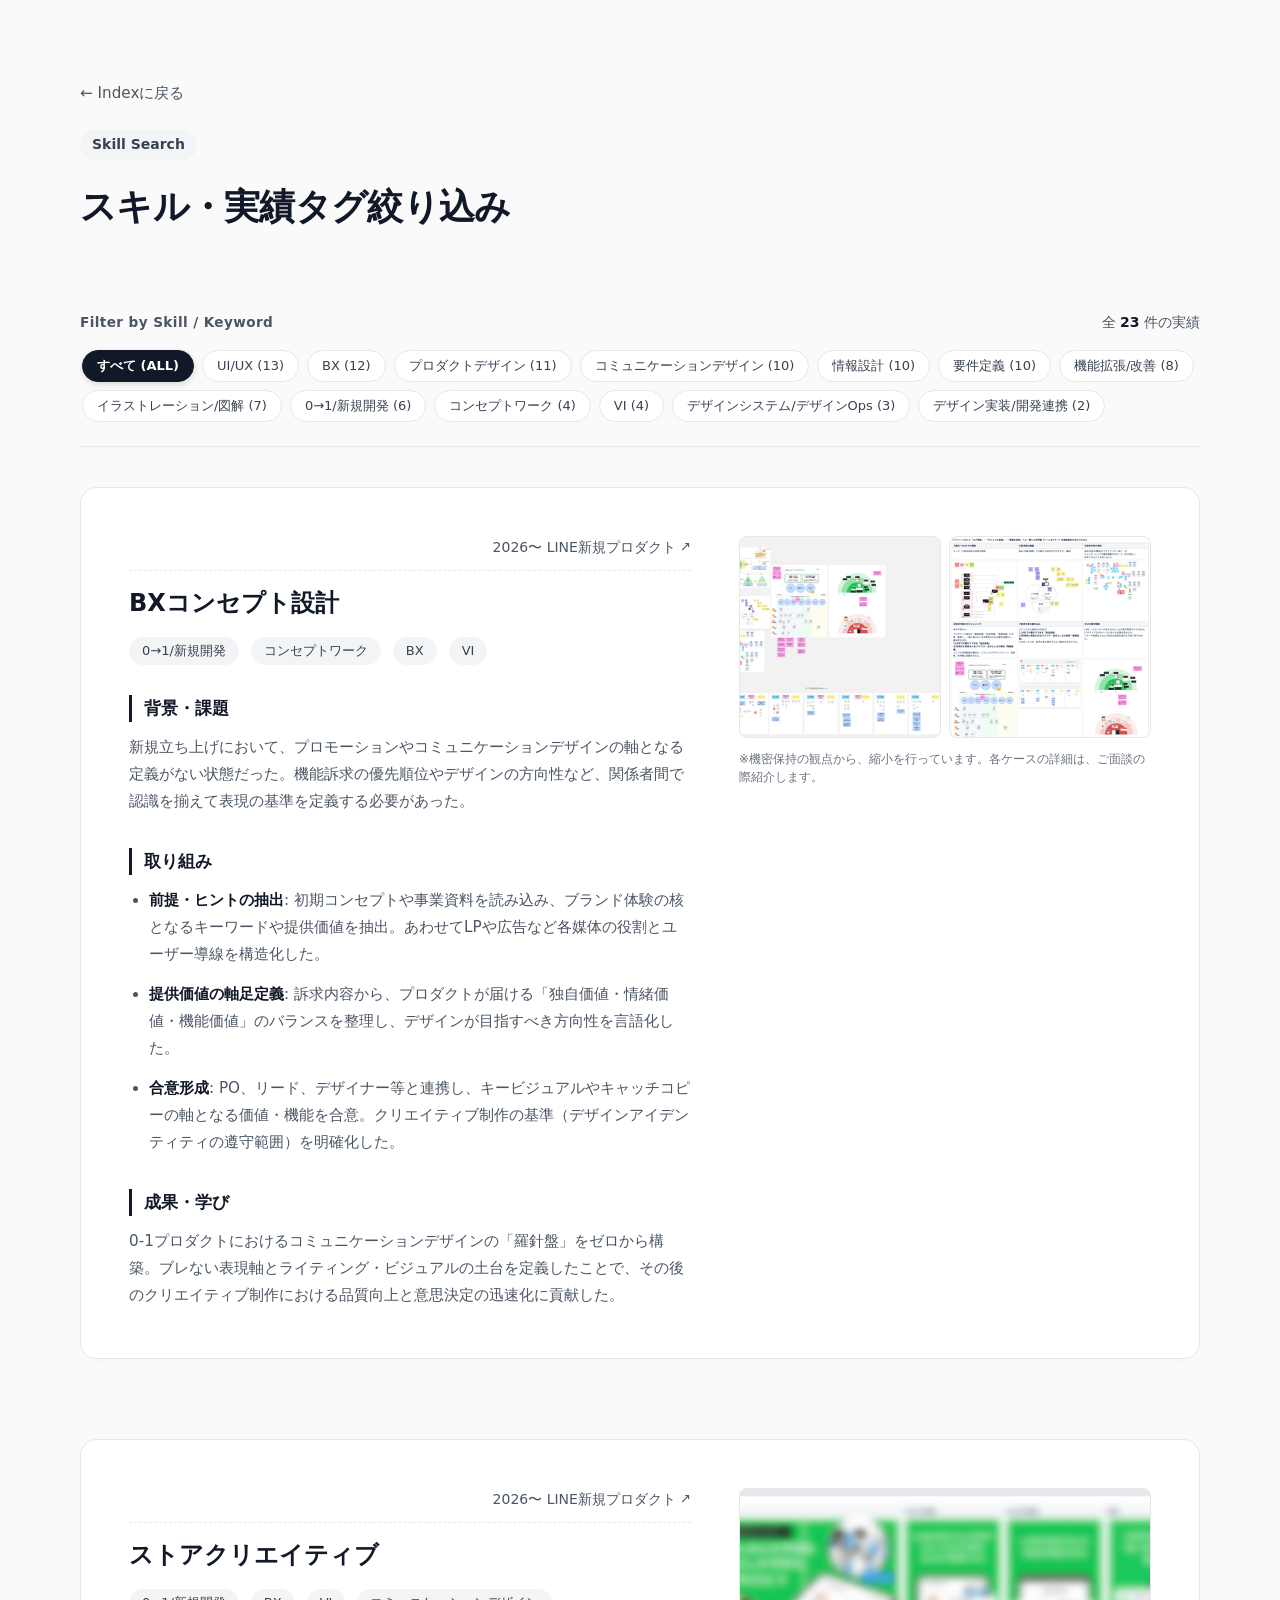
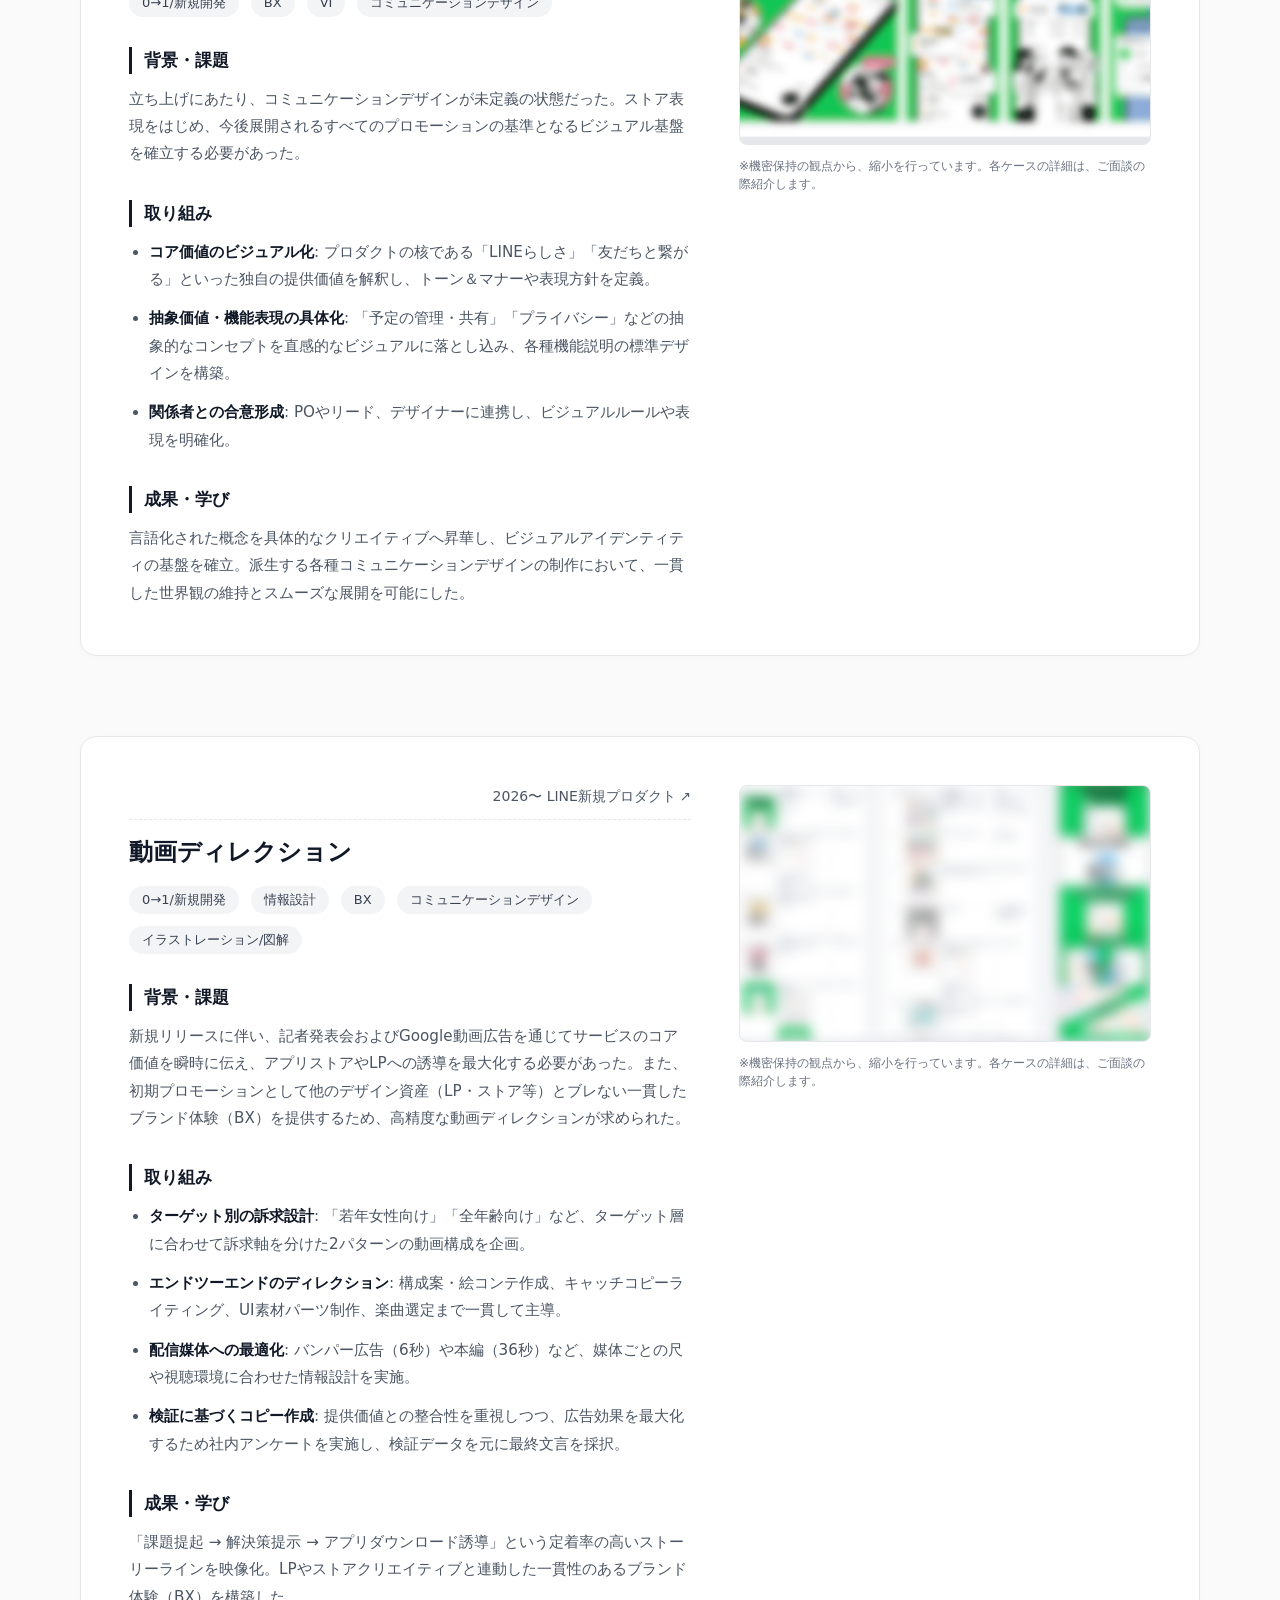
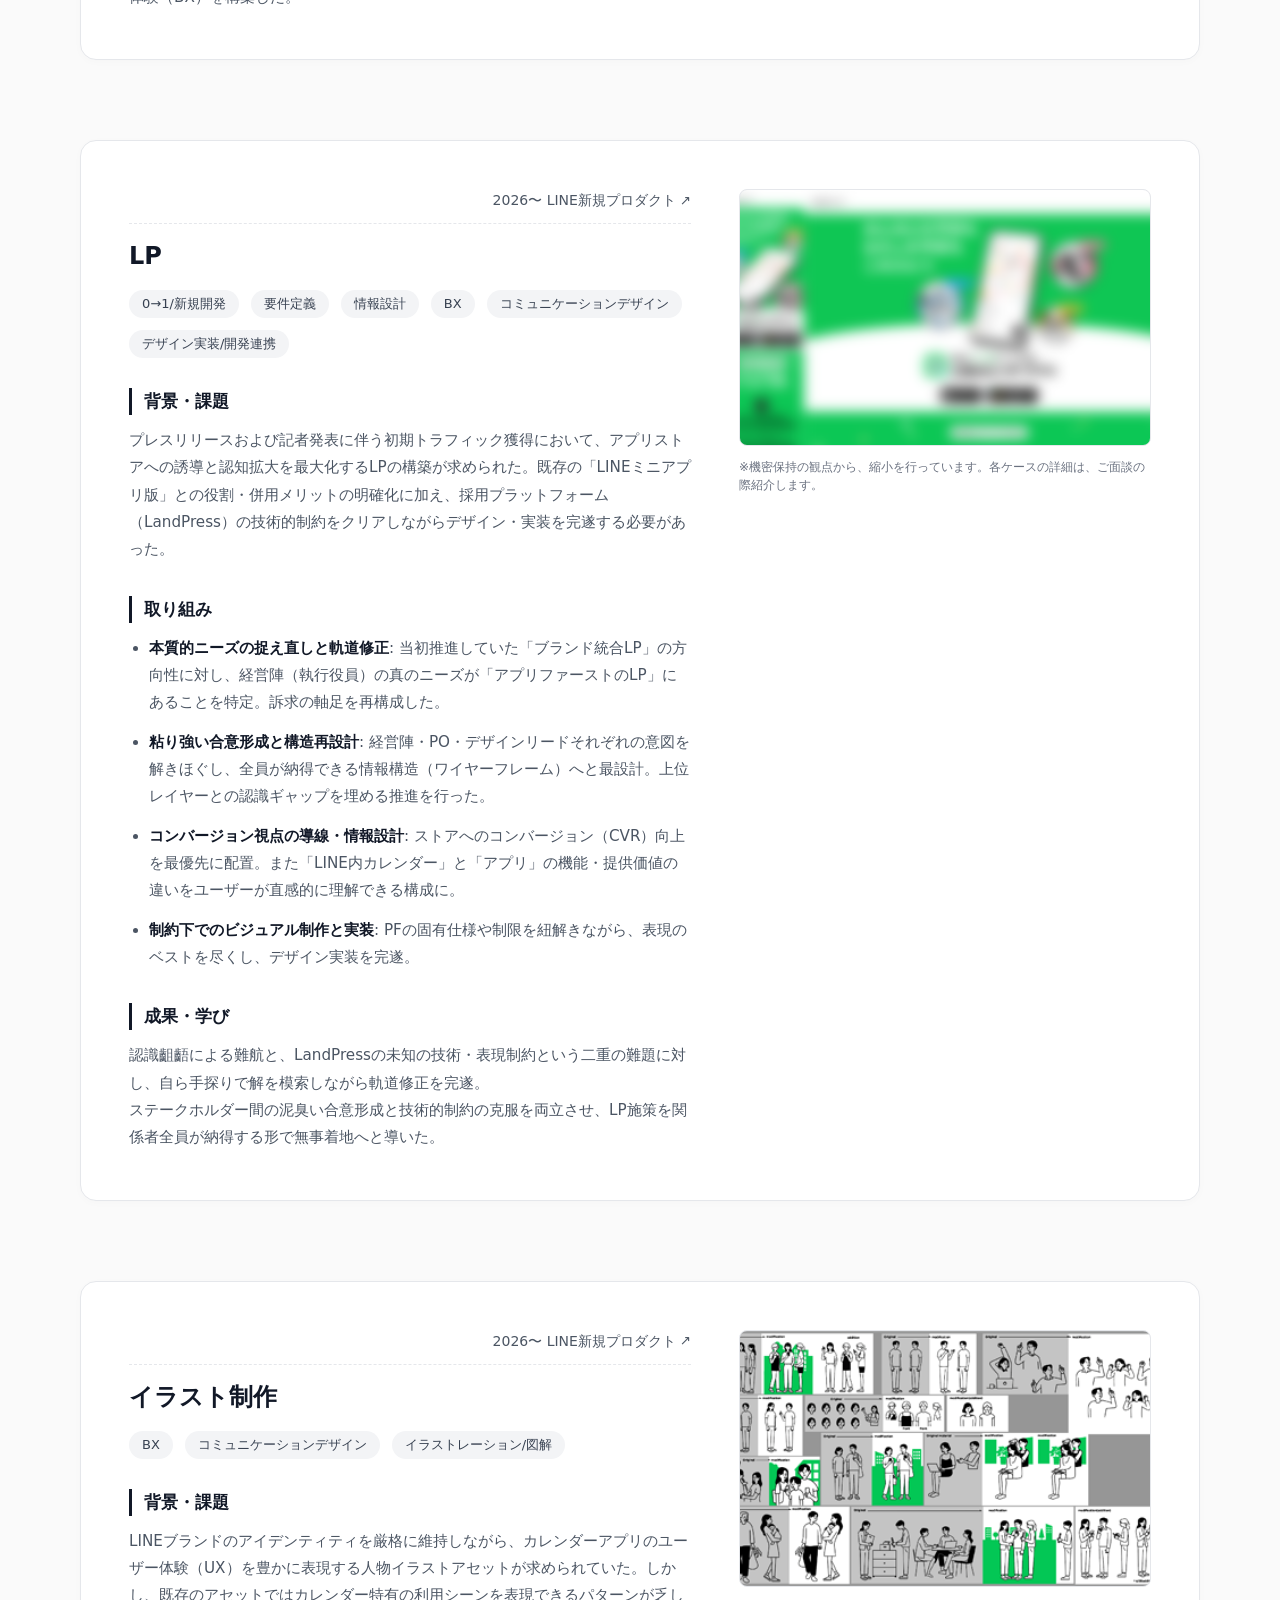
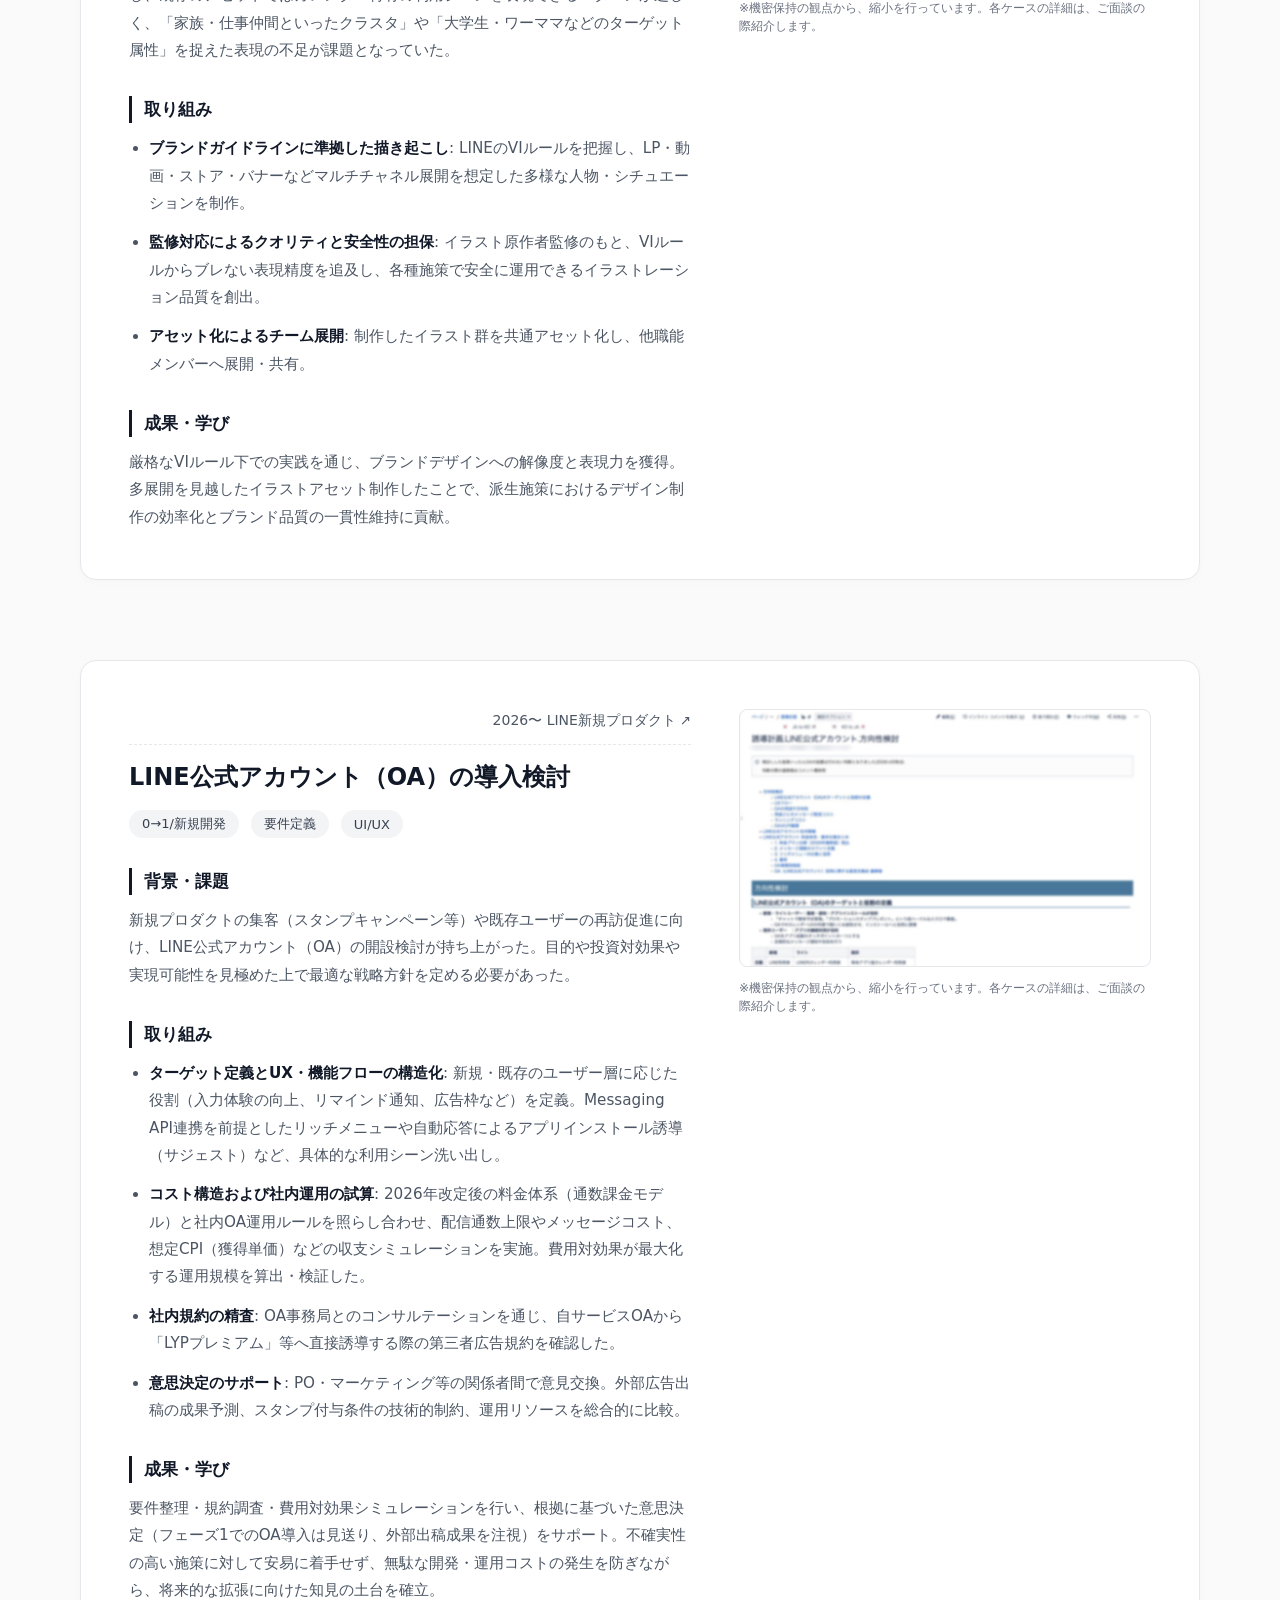
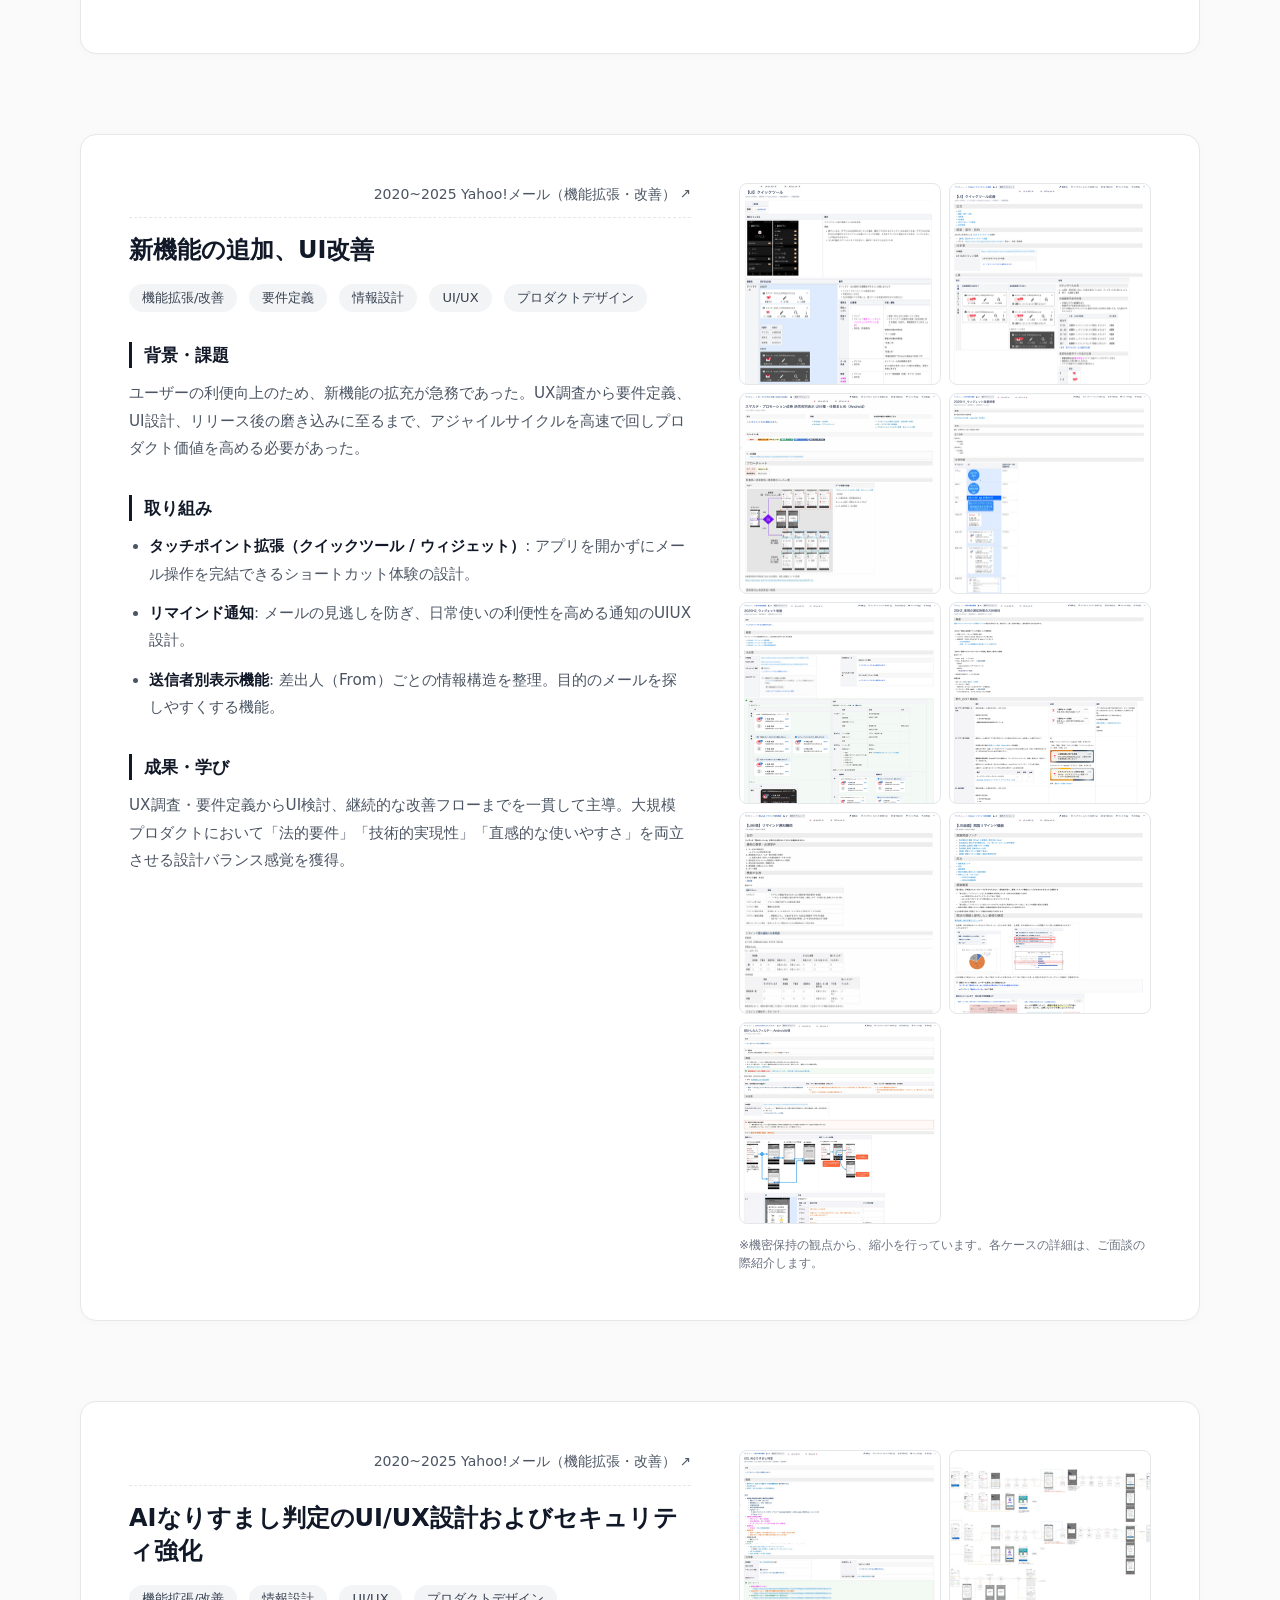
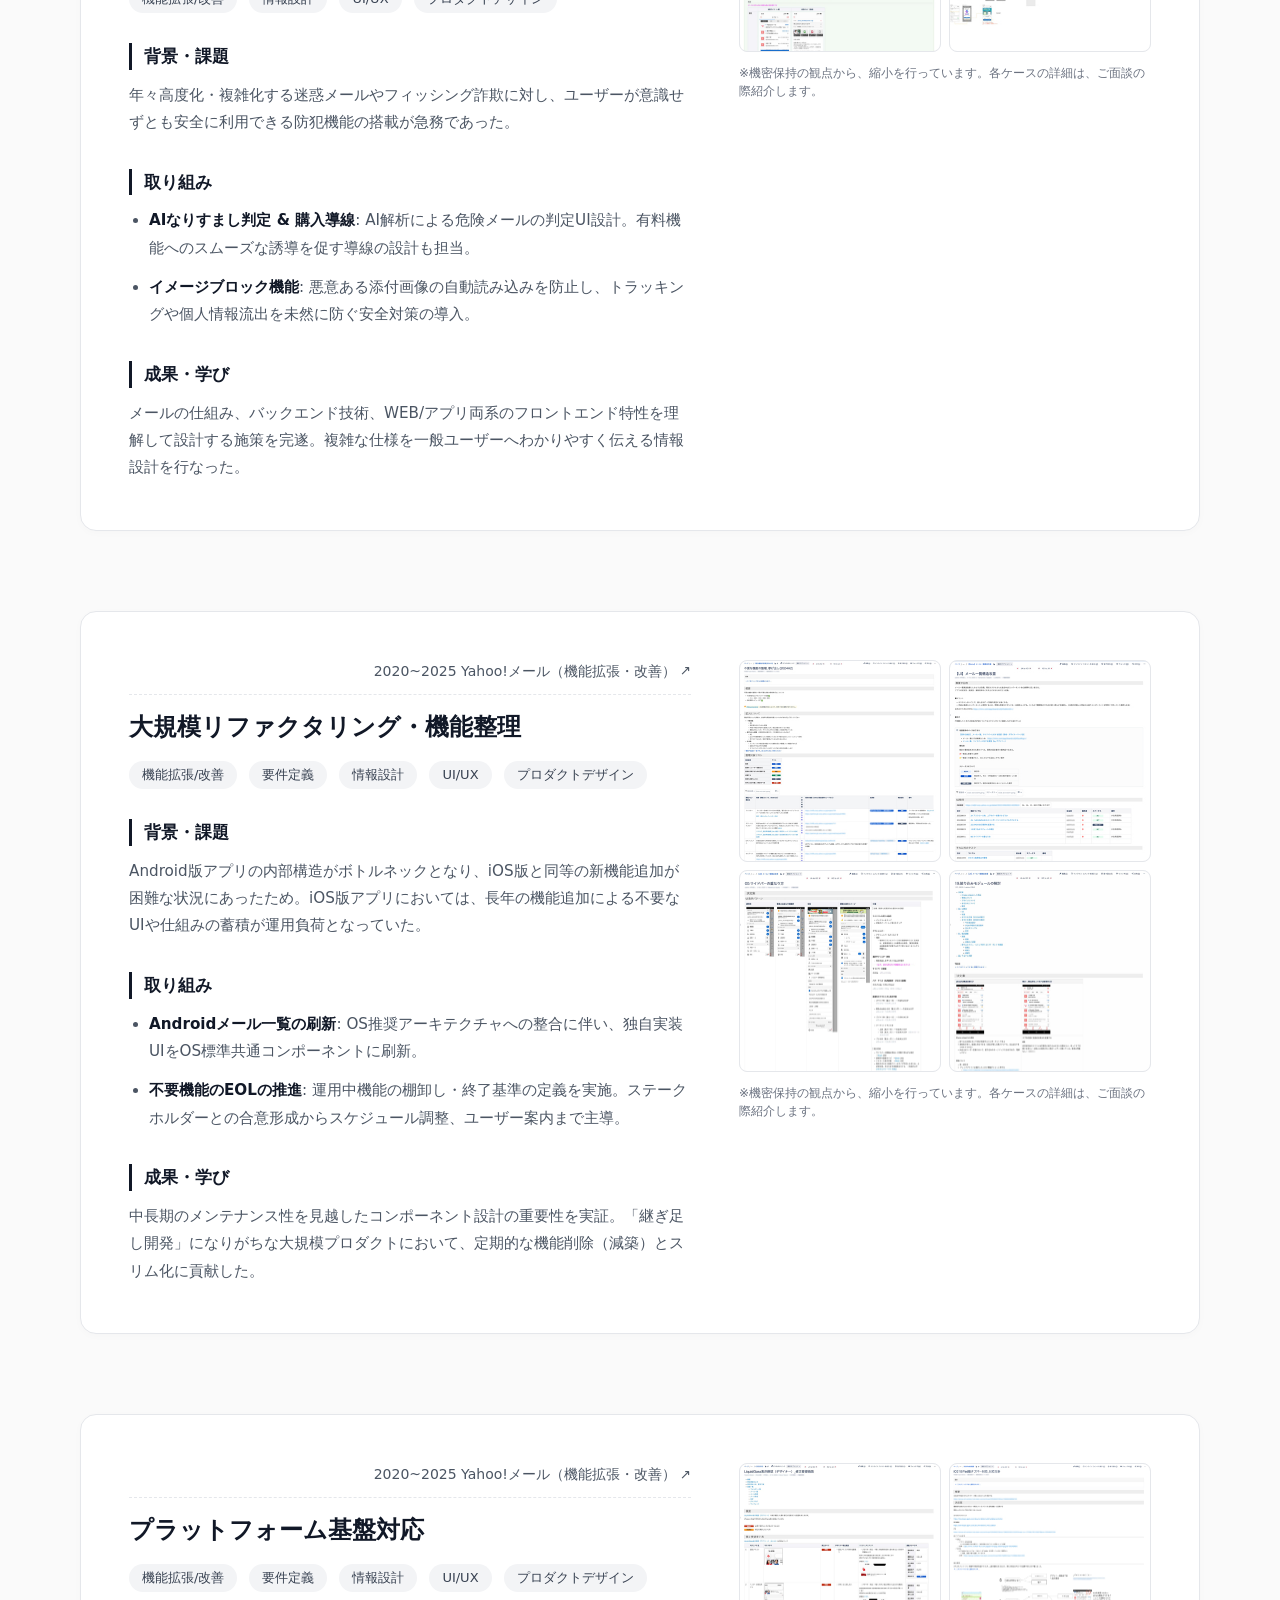
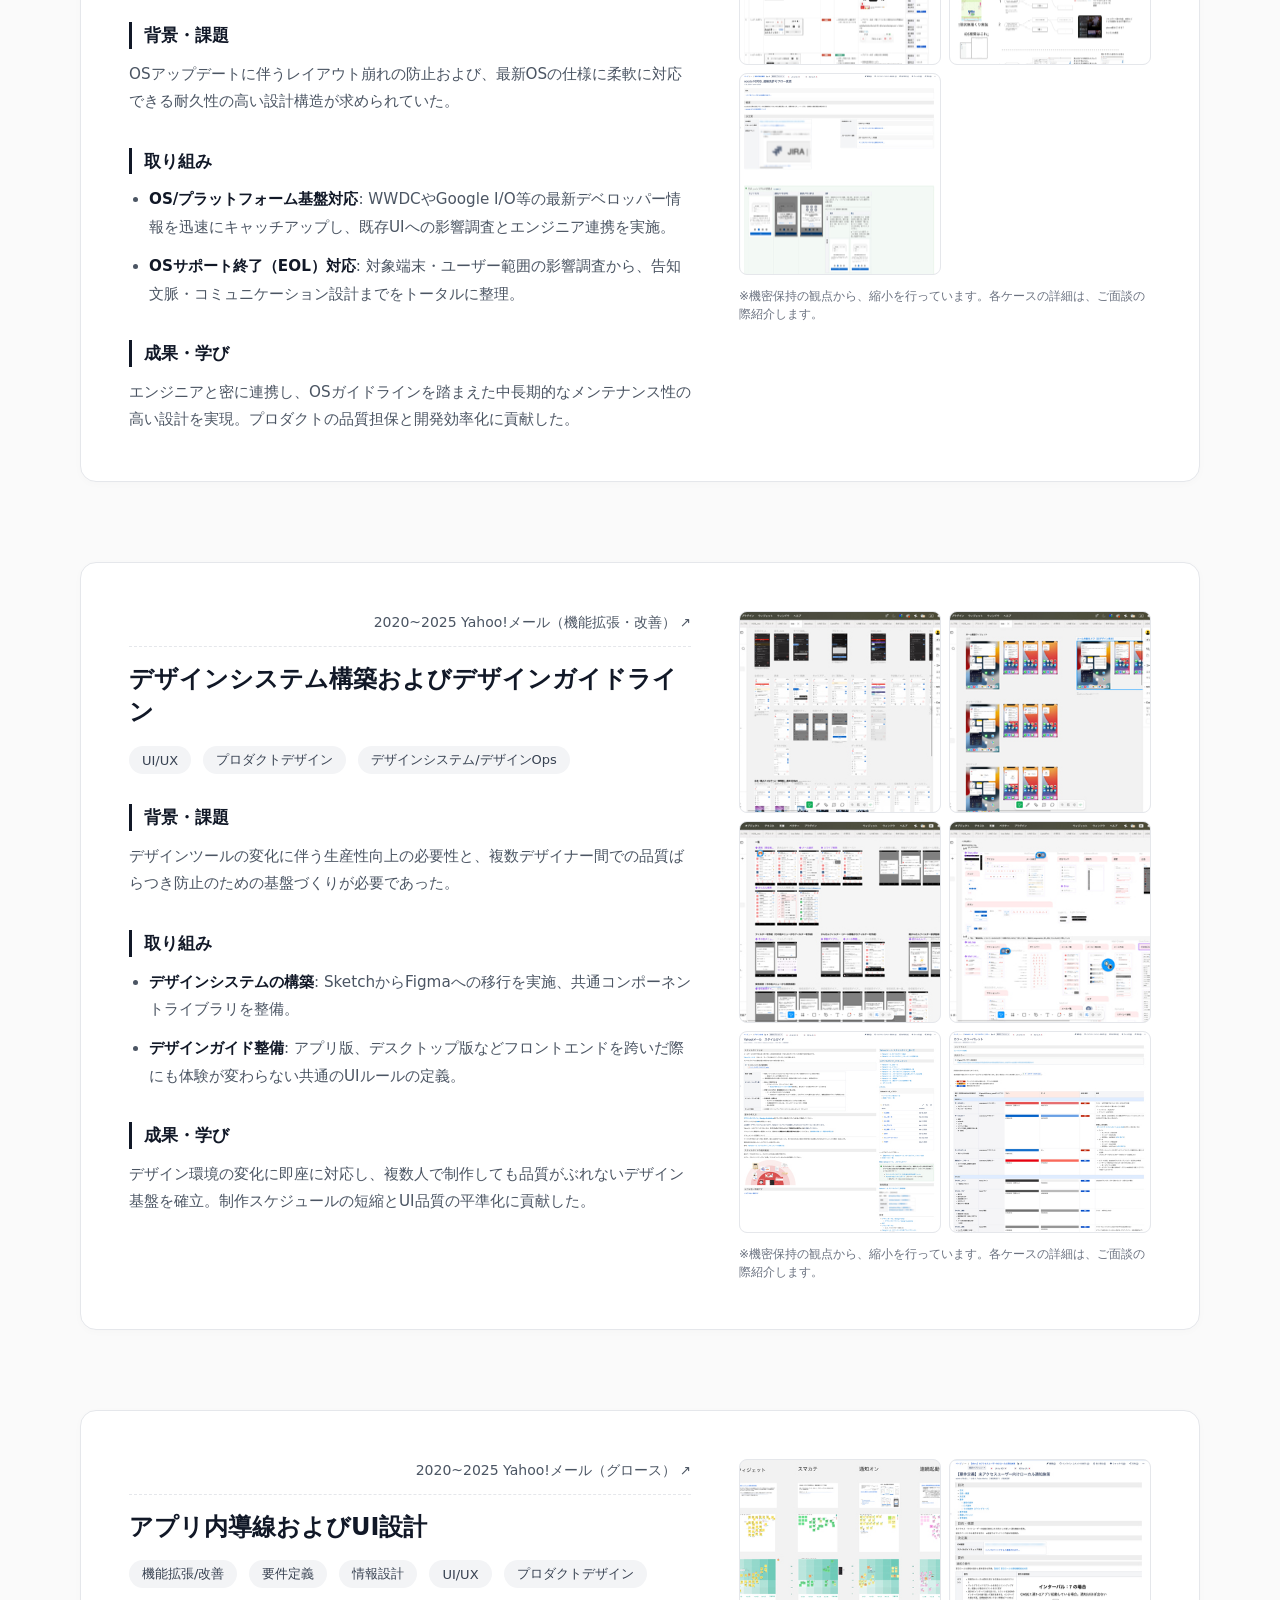
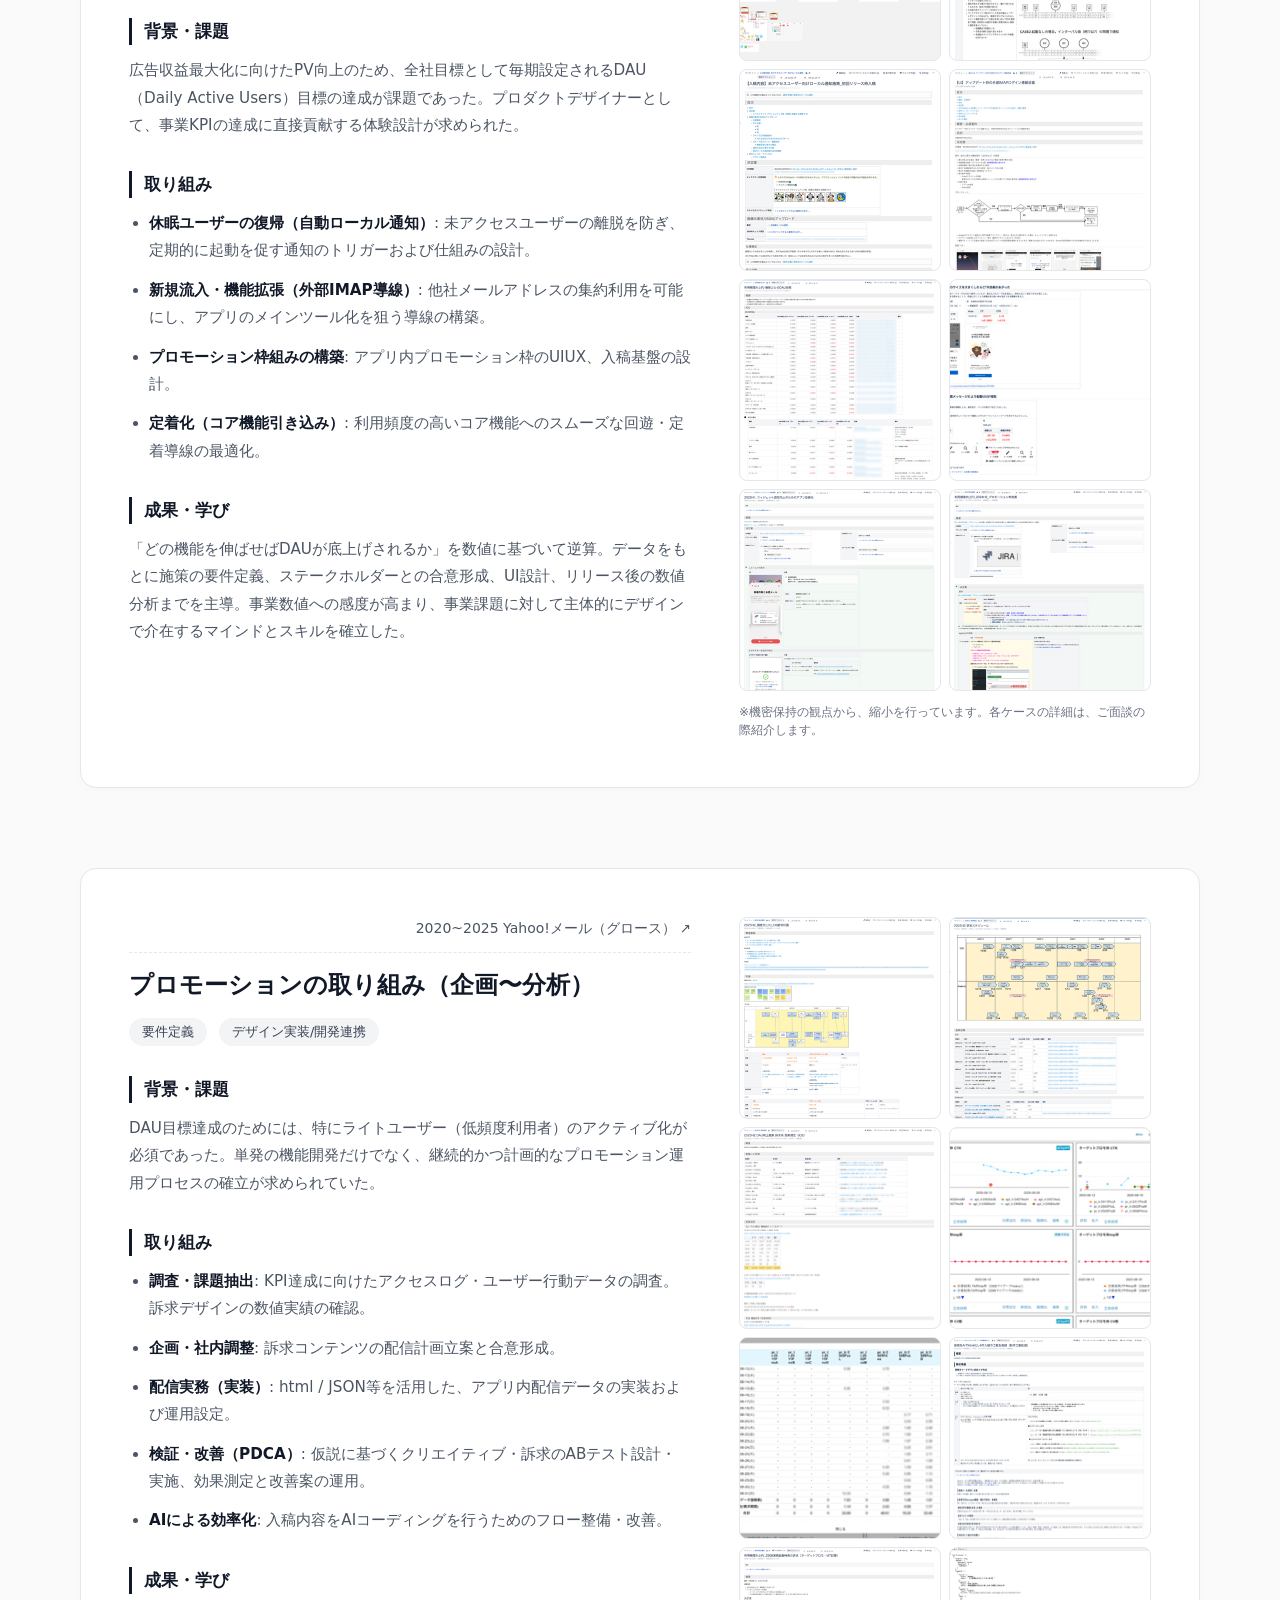
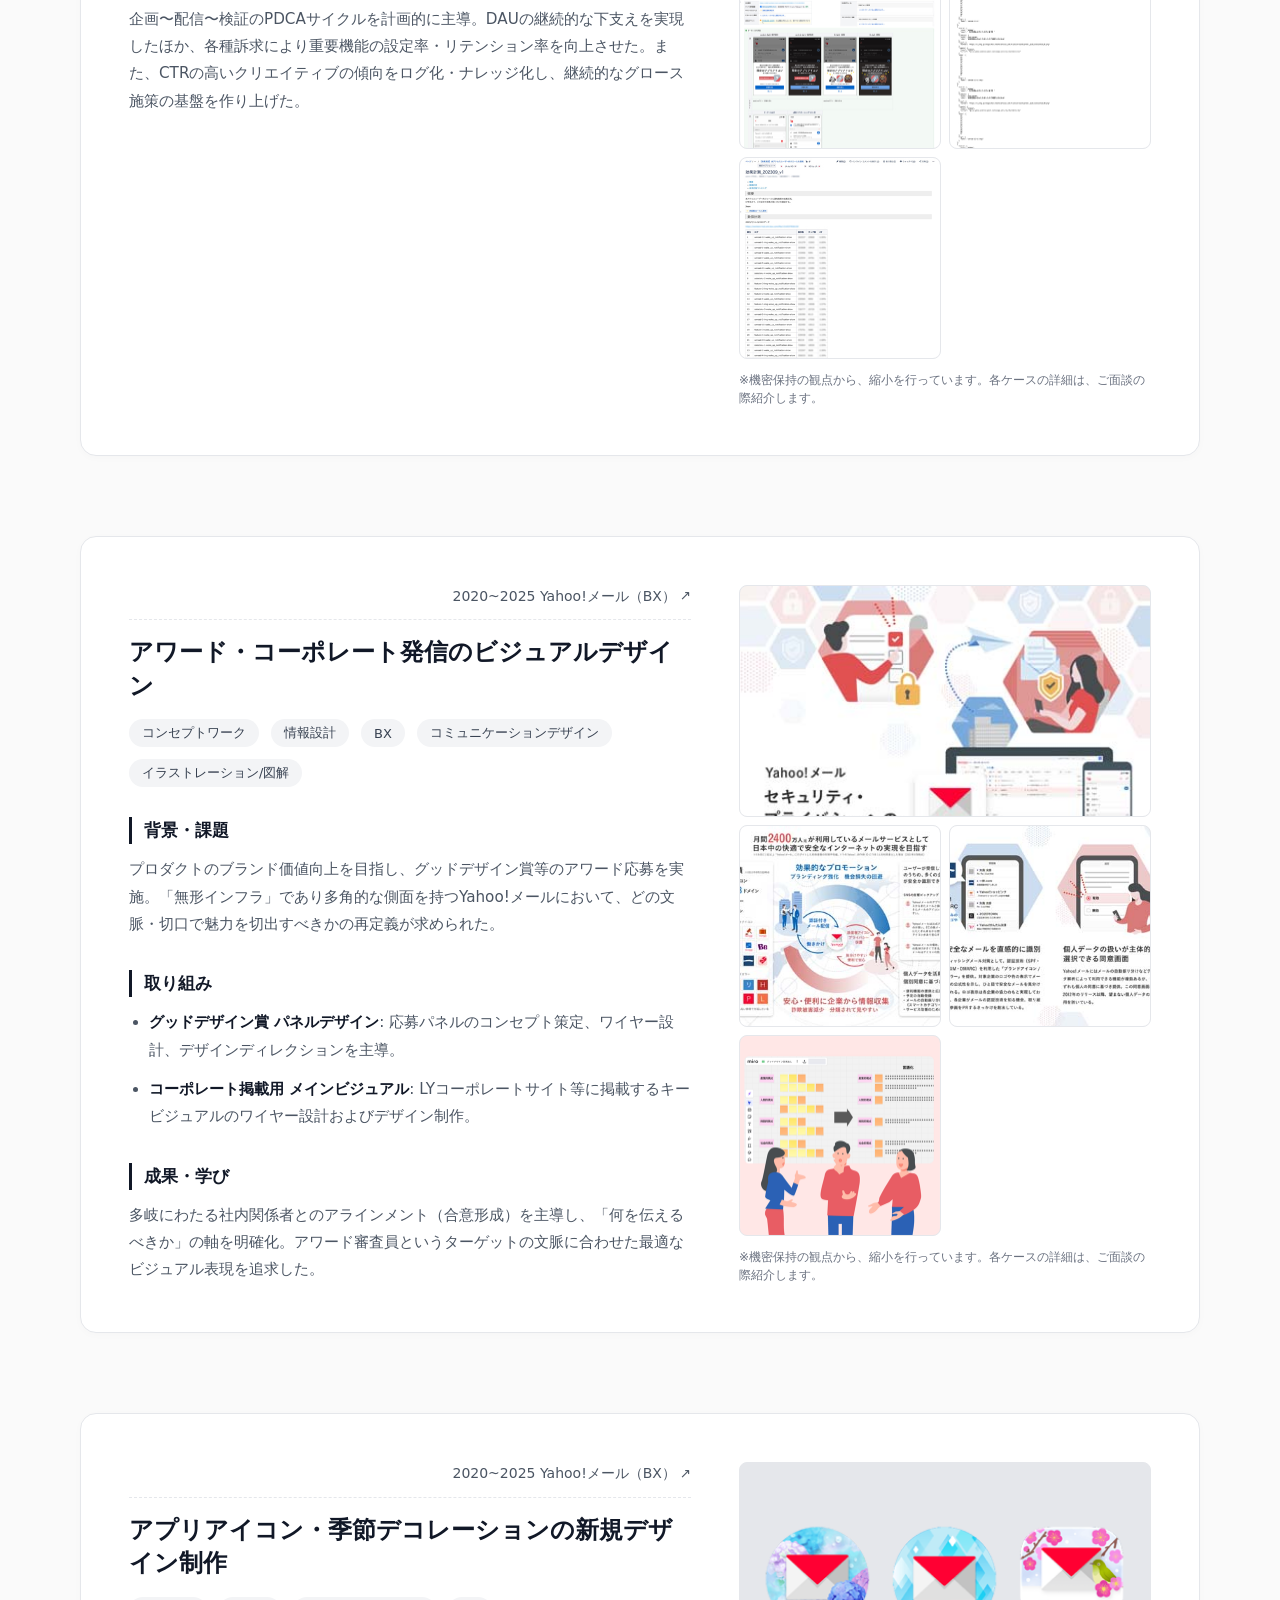
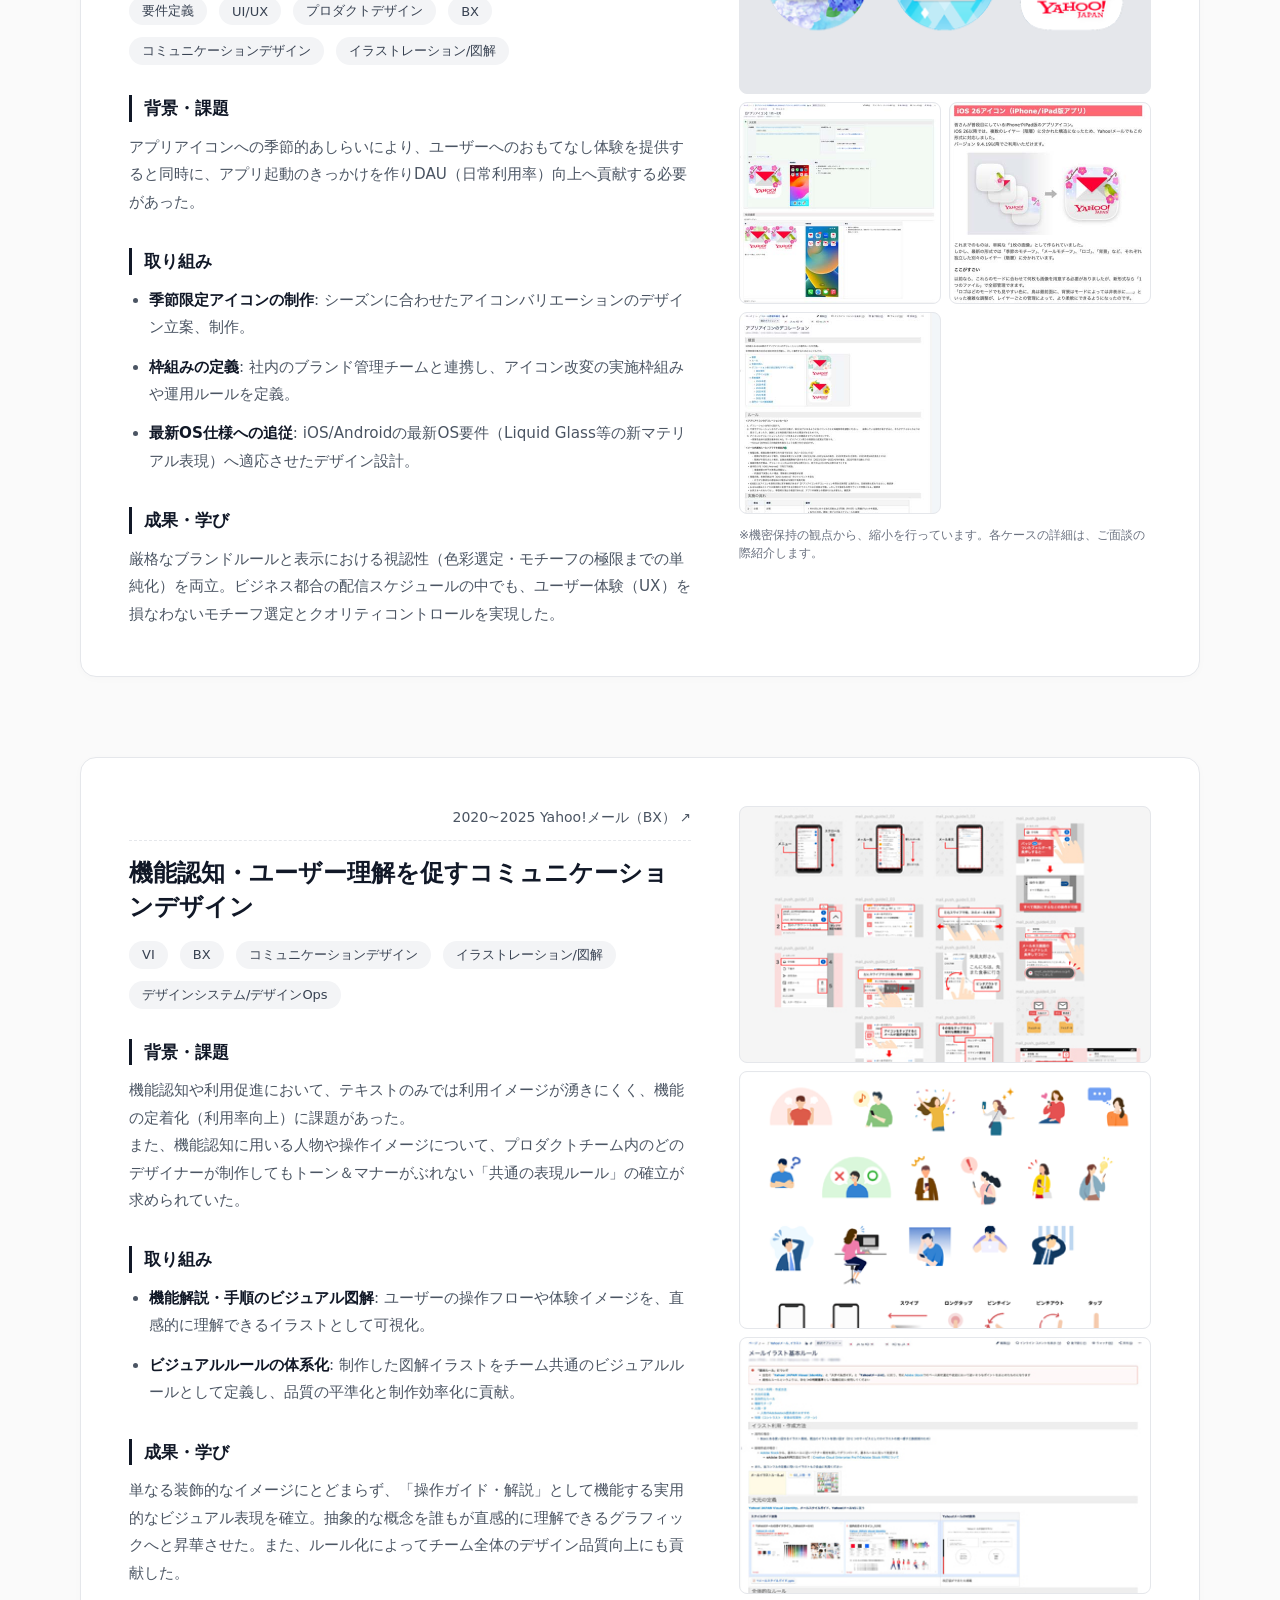
==== skills.html @ 6d1407ed "Initial commit" ====
<!DOCTYPE html>
<html lang="ja">
<head>
  <meta charset="UTF-8">
  <meta name="viewport" content="width=device-width, initial-scale=1.0">
  <title>スキル・実績検索 - Mariko Kawa Portfolio</title>
  <link rel="stylesheet" href="./css/style.css">
</head>
<body data-modal-enabled="true">

  <div class="container">

    <!-- Header & Navigation -->
    <header class="page-header">
      <a href="./index.html" class="back-link">← Indexに戻る</a>
      <div class="page-meta">
        <span class="badge">Skill Search</span>
      </div>
      <h1 class="page-title">スキル・実績タグ絞り込み</h1>
    </header>

    <!-- Tag Filter Area (Sticky) -->
    <section class="skills-filter-section">
      <div class="skills-filter-header">
        <div class="skills-filter-title">Filter by Skill / Keyword</div>
        <div class="skills-result-count" id="skills-result-count">全 <strong>23</strong> 件の実績</div>
      </div>
      <div class="skills-filter-list" id="skills-filter-list">
          <button type="button" class="skills-filter-btn is-active" id="filter-btn-all">すべて (ALL)</button>
          <button type="button" class="skills-filter-btn" data-filter-tag="UI/UX">UI/UX (13)</button>
          <button type="button" class="skills-filter-btn" data-filter-tag="BX">BX (12)</button>
          <button type="button" class="skills-filter-btn" data-filter-tag="プロダクトデザイン">プロダクトデザイン (11)</button>
          <button type="button" class="skills-filter-btn" data-filter-tag="コミュニケーションデザイン">コミュニケーションデザイン (10)</button>
          <button type="button" class="skills-filter-btn" data-filter-tag="情報設計">情報設計 (10)</button>
          <button type="button" class="skills-filter-btn" data-filter-tag="要件定義">要件定義 (10)</button>
          <button type="button" class="skills-filter-btn" data-filter-tag="機能拡張/改善">機能拡張/改善 (8)</button>
          <button type="button" class="skills-filter-btn" data-filter-tag="イラストレーション/図解">イラストレーション/図解 (7)</button>
          <button type="button" class="skills-filter-btn" data-filter-tag="0→1/新規開発">0→1/新規開発 (6)</button>
          <button type="button" class="skills-filter-btn" data-filter-tag="コンセプトワーク">コンセプトワーク (4)</button>
          <button type="button" class="skills-filter-btn" data-filter-tag="VI">VI (4)</button>
          <button type="button" class="skills-filter-btn" data-filter-tag="デザインシステム/デザインOps">デザインシステム/デザインOps (3)</button>
          <button type="button" class="skills-filter-btn" data-filter-tag="デザイン実装/開発連携">デザイン実装/開発連携 (2)</button>
      </div>
    </section>

    <!-- Cards Stream -->
    <main class="case-study-content" id="skills-cards-container">

      <!-- Card 1: 2026〜 LINE新規プロダクト -->
      <section class="case-section" data-tags="0→1/新規開発,コンセプトワーク,BX,VI">

        <div class="case-text">
          <div class="card-context-header">
            <a href="./projects/linecalapp-bx.html" class="project-context-link" title="プロジェクト詳細ページへ">
              2026〜 LINE新規プロダクト <span class="arrow">↗</span>
            </a>
          </div>

          <h2>BXコンセプト設計</h2>
          <div class="tags">
            <button type="button" class="tag tag-btn">0→1/新規開発</button>
            <button type="button" class="tag tag-btn">コンセプトワーク</button>
            <button type="button" class="tag tag-btn">BX</button>
            <button type="button" class="tag tag-btn">VI</button>
          </div>
          
          <h3>背景・課題</h3>
          <p>新規立ち上げにおいて、プロモーションやコミュニケーションデザインの軸となる定義がない状態だった。機能訴求の優先順位やデザインの方向性など、関係者間で認識を揃えて表現の基準を定義する必要があった。</p>
          
          <h3>取り組み</h3>
          <ul>
            <li><strong>前提・ヒントの抽出</strong>: 初期コンセプトや事業資料を読み込み、ブランド体験の核となるキーワードや提供価値を抽出。あわせてLPや広告など各媒体の役割とユーザー導線を構造化した。</li>
            <li><strong>提供価値の軸足定義</strong>: 訴求内容から、プロダクトが届ける「独自価値・情緒価値・機能価値」のバランスを整理し、デザインが目指すべき方向性を言語化した。</li>
            <li><strong>合意形成</strong>: PO、リード、デザイナー等と連携し、キービジュアルやキャッチコピーの軸となる価値・機能を合意。クリエイティブ制作の基準（デザインアイデンティティの遵守範囲）を明確化した。</li>
          </ul>
          
          <h3>成果・学び</h3>
          <p>0-1プロダクトにおけるコミュニケーションデザインの「羅針盤」をゼロから構築。ブレない表現軸とライティング・ビジュアルの土台を定義したことで、その後のクリエイティブ制作における品質向上と意思決定の迅速化に貢献した。</p>
        </div>
        
        <div class="case-gallery">
          <div class="bento-grid" data-count="2">
            <img src="./images/linecalapp-bx01_1.jpg" alt="BXコンセプト設計" class="bento-img" onerror="this.src='data:image/svg+xml;utf8,<svg xmlns=\'http://www.w3.org/2000/svg\' width=\'100%\' height=\'100%\' style=\'background:%23F3F4F6\'></svg>'">
            <img src="./images/linecalapp-bx01_2.jpg" alt="BXコンセプト設計" class="bento-img" onerror="this.src='data:image/svg+xml;utf8,<svg xmlns=\'http://www.w3.org/2000/svg\' width=\'100%\' height=\'100%\' style=\'background:%23F3F4F6\'></svg>'">
          </div>
          <p class="gallery-caption">※機密保持の観点から、縮小を行っています。各ケースの詳細は、ご面談の際紹介します。</p>
        </div>
      </section>

      <!-- Card 2: 2026〜 LINE新規プロダクト -->
      <section class="case-section" data-tags="0→1/新規開発,BX,VI,コミュニケーションデザイン">

        <div class="case-text">
          <div class="card-context-header">
            <a href="./projects/linecalapp-bx.html" class="project-context-link" title="プロジェクト詳細ページへ">
              2026〜 LINE新規プロダクト <span class="arrow">↗</span>
            </a>
          </div>

          <h2>ストアクリエイティブ</h2>
          <div class="tags">
            <button type="button" class="tag tag-btn">0→1/新規開発</button>
            <button type="button" class="tag tag-btn">BX</button>
            <button type="button" class="tag tag-btn">VI</button>
            <button type="button" class="tag tag-btn">コミュニケーションデザイン</button>
          </div>
          
          <h3>背景・課題</h3>
          <p>立ち上げにあたり、コミュニケーションデザインが未定義の状態だった。ストア表現をはじめ、今後展開されるすべてのプロモーションの基準となるビジュアル基盤を確立する必要があった。</p>
          
          <h3>取り組み</h3>
          <ul>
            <li><strong>コア価値のビジュアル化</strong>: プロダクトの核である「LINEらしさ」「友だちと繋がる」といった独自の提供価値を解釈し、トーン＆マナーや表現方針を定義。</li>
            <li><strong>抽象価値・機能表現の具体化</strong>: 「予定の管理・共有」「プライバシー」などの抽象的なコンセプトを直感的なビジュアルに落とし込み、各種機能説明の標準デザインを構築。</li>
            <li><strong>関係者との合意形成</strong>: POやリード、デザイナーに連携し、ビジュアルルールや表現を明確化。</li>
          </ul>
          
          <h3>成果・学び</h3>
          <p>言語化された概念を具体的なクリエイティブへ昇華し、ビジュアルアイデンティティの基盤を確立。派生する各種コミュニケーションデザインの制作において、一貫した世界観の維持とスムーズな展開を可能にした。</p>
        </div>
        
        <div class="case-gallery">
          <div class="bento-grid" data-count="1">
            <img src="./images/linecalapp-bx02_1.png" alt="ストアクリエイティブ" class="bento-img" onerror="this.src='data:image/svg+xml;utf8,<svg xmlns=\'http://www.w3.org/2000/svg\' width=\'100%\' height=\'100%\' style=\'background:%23F3F4F6\'></svg>'">
          </div>
          <p class="gallery-caption">※機密保持の観点から、縮小を行っています。各ケースの詳細は、ご面談の際紹介します。</p>
        </div>
      </section>

      <!-- Card 3: 2026〜 LINE新規プロダクト -->
      <section class="case-section" data-tags="0→1/新規開発,情報設計,BX,コミュニケーションデザイン,イラストレーション/図解">

        <div class="case-text">
          <div class="card-context-header">
            <a href="./projects/linecalapp-bx.html" class="project-context-link" title="プロジェクト詳細ページへ">
              2026〜 LINE新規プロダクト <span class="arrow">↗</span>
            </a>
          </div>

          <h2>動画ディレクション</h2>
          <div class="tags">
            <button type="button" class="tag tag-btn">0→1/新規開発</button>
            <button type="button" class="tag tag-btn">情報設計</button>
            <button type="button" class="tag tag-btn">BX</button>
            <button type="button" class="tag tag-btn">コミュニケーションデザイン</button>
            <button type="button" class="tag tag-btn">イラストレーション/図解</button>
          </div>
          
          <h3>背景・課題</h3>
          <p>新規リリースに伴い、記者発表会およびGoogle動画広告を通じてサービスのコア価値を瞬時に伝え、アプリストアやLPへの誘導を最大化する必要があった。また、初期プロモーションとして他のデザイン資産（LP・ストア等）とブレない一貫したブランド体験（BX）を提供するため、高精度な動画ディレクションが求められた。</p>
          
          <h3>取り組み</h3>
          <ul>
            <li><strong>ターゲット別の訴求設計</strong>: 「若年女性向け」「全年齢向け」など、ターゲット層に合わせて訴求軸を分けた2パターンの動画構成を企画。</li>
            <li><strong>エンドツーエンドのディレクション</strong>: 構成案・絵コンテ作成、キャッチコピーライティング、UI素材パーツ制作、楽曲選定まで一貫して主導。</li>
            <li><strong>配信媒体への最適化</strong>: バンパー広告（6秒）や本編（36秒）など、媒体ごとの尺や視聴環境に合わせた情報設計を実施。</li>
            <li><strong>検証に基づくコピー作成</strong>: 提供価値との整合性を重視しつつ、広告効果を最大化するため社内アンケートを実施し、検証データを元に最終文言を採択。</li>
          </ul>
          
          <h3>成果・学び</h3>
          <p>「課題提起 → 解決策提示 → アプリダウンロード誘導」という定着率の高いストーリーラインを映像化。LPやストアクリエイティブと連動した一貫性のあるブランド体験（BX）を構築した。</p>
        </div>
        
        <div class="case-gallery">
          <div class="bento-grid" data-count="1">
            <img src="./images/linecalapp-bx03_1.png" alt="動画ディレクション" class="bento-img" onerror="this.src='data:image/svg+xml;utf8,<svg xmlns=\'http://www.w3.org/2000/svg\' width=\'100%\' height=\'100%\' style=\'background:%23F3F4F6\'></svg>'">
          </div>
          <p class="gallery-caption">※機密保持の観点から、縮小を行っています。各ケースの詳細は、ご面談の際紹介します。</p>
        </div>
      </section>

      <!-- Card 4: 2026〜 LINE新規プロダクト -->
      <section class="case-section" data-tags="0→1/新規開発,要件定義,情報設計,BX,コミュニケーションデザイン,デザイン実装/開発連携">

        <div class="case-text">
          <div class="card-context-header">
            <a href="./projects/linecalapp-bx.html" class="project-context-link" title="プロジェクト詳細ページへ">
              2026〜 LINE新規プロダクト <span class="arrow">↗</span>
            </a>
          </div>

          <h2>LP</h2>
          <div class="tags">
            <button type="button" class="tag tag-btn">0→1/新規開発</button>
            <button type="button" class="tag tag-btn">要件定義</button>
            <button type="button" class="tag tag-btn">情報設計</button>
            <button type="button" class="tag tag-btn">BX</button>
            <button type="button" class="tag tag-btn">コミュニケーションデザイン</button>
            <button type="button" class="tag tag-btn">デザイン実装/開発連携</button>
          </div>
          
          <h3>背景・課題</h3>
          <p>プレスリリースおよび記者発表に伴う初期トラフィック獲得において、アプリストアへの誘導と認知拡大を最大化するLPの構築が求められた。既存の「LINEミニアプリ版」との役割・併用メリットの明確化に加え、採用プラットフォーム（LandPress）の技術的制約をクリアしながらデザイン・実装を完遂する必要があった。</p>
          
          <h3>取り組み</h3>
          <ul>
            <li><strong>本質的ニーズの捉え直しと軌道修正</strong>: 当初推進していた「ブランド統合LP」の方向性に対し、経営陣（執行役員）の真のニーズが「アプリファーストのLP」にあることを特定。訴求の軸足を再構成した。</li>
            <li><strong>粘り強い合意形成と構造再設計</strong>: 経営陣・PO・デザインリードそれぞれの意図を解きほぐし、全員が納得できる情報構造（ワイヤーフレーム）へと最設計。上位レイヤーとの認識ギャップを埋める推進を行った。</li>
            <li><strong>コンバージョン視点の導線・情報設計</strong>: ストアへのコンバージョン（CVR）向上を最優先に配置。また「LINE内カレンダー」と「アプリ」の機能・提供価値の違いをユーザーが直感的に理解できる構成に。</li>
            <li><strong>制約下でのビジュアル制作と実装</strong>: PFの固有仕様や制限を紐解きながら、表現のベストを尽くし、デザイン実装を完遂。</li>
          </ul>
          
          <h3>成果・学び</h3>
          <p>認識齟齬による難航と、LandPressの未知の技術・表現制約という二重の難題に対し、自ら手探りで解を模索しながら軌道修正を完遂。<br>ステークホルダー間の泥臭い合意形成と技術的制約の克服を両立させ、LP施策を関係者全員が納得する形で無事着地へと導いた。</p>
        </div>
        
        <div class="case-gallery">
          <div class="bento-grid" data-count="1">
            <img src="./images/linecalapp-bx04_1.png" alt="LP" class="bento-img" onerror="this.src='data:image/svg+xml;utf8,<svg xmlns=\'http://www.w3.org/2000/svg\' width=\'100%\' height=\'100%\' style=\'background:%23F3F4F6\'></svg>'">
          </div>
          <p class="gallery-caption">※機密保持の観点から、縮小を行っています。各ケースの詳細は、ご面談の際紹介します。</p>
        </div>
      </section>

      <!-- Card 5: 2026〜 LINE新規プロダクト -->
      <section class="case-section" data-tags="BX,コミュニケーションデザイン,イラストレーション/図解">

        <div class="case-text">
          <div class="card-context-header">
            <a href="./projects/linecalapp-bx.html" class="project-context-link" title="プロジェクト詳細ページへ">
              2026〜 LINE新規プロダクト <span class="arrow">↗</span>
            </a>
          </div>

          <h2>イラスト制作</h2>
          <div class="tags">
            <button type="button" class="tag tag-btn">BX</button>
            <button type="button" class="tag tag-btn">コミュニケーションデザイン</button>
            <button type="button" class="tag tag-btn">イラストレーション/図解</button>
          </div>
          
          <h3>背景・課題</h3>
          <p>LINEブランドのアイデンティティを厳格に維持しながら、カレンダーアプリのユーザー体験（UX）を豊かに表現する人物イラストアセットが求められていた。しかし、既存のアセットではカレンダー特有の利用シーンを表現できるパターンが乏しく、「家族・仕事仲間といったクラスタ」や「大学生・ワーママなどのターゲット属性」を捉えた表現の不足が課題となっていた。</p>
          
          <h3>取り組み</h3>
          <ul>
            <li><strong>ブランドガイドラインに準拠した描き起こし</strong>: LINEのVIルールを把握し、LP・動画・ストア・バナーなどマルチチャネル展開を想定した多様な人物・シチュエーションを制作。</li>
            <li><strong>監修対応によるクオリティと安全性の担保</strong>: イラスト原作者監修のもと、VIルールからブレない表現精度を追及し、各種施策で安全に運用できるイラストレーション品質を創出。</li>
            <li><strong>アセット化によるチーム展開</strong>: 制作したイラスト群を共通アセット化し、他職能メンバーへ展開・共有。</li>
          </ul>
          
          <h3>成果・学び</h3>
          <p>厳格なVIルール下での実践を通じ、ブランドデザインへの解像度と表現力を獲得。多展開を見越したイラストアセット制作したことで、派生施策におけるデザイン制作の効率化とブランド品質の一貫性維持に貢献。</p>
        </div>
        
        <div class="case-gallery">
          <div class="bento-grid" data-count="1">
            <img src="./images/linecalapp-bx05_1.png" alt="イラスト制作" class="bento-img" onerror="this.src='data:image/svg+xml;utf8,<svg xmlns=\'http://www.w3.org/2000/svg\' width=\'100%\' height=\'100%\' style=\'background:%23F3F4F6\'></svg>'">
          </div>
          <p class="gallery-caption">※機密保持の観点から、縮小を行っています。各ケースの詳細は、ご面談の際紹介します。</p>
        </div>
      </section>

      <!-- Card 6: 2026〜 LINE新規プロダクト -->
      <section class="case-section" data-tags="0→1/新規開発,要件定義,UI/UX">

        <div class="case-text">
          <div class="card-context-header">
            <a href="./projects/linecalapp-bx.html" class="project-context-link" title="プロジェクト詳細ページへ">
              2026〜 LINE新規プロダクト <span class="arrow">↗</span>
            </a>
          </div>

          <h2>LINE公式アカウント（OA）の導入検討</h2>
          <div class="tags">
            <button type="button" class="tag tag-btn">0→1/新規開発</button>
            <button type="button" class="tag tag-btn">要件定義</button>
            <button type="button" class="tag tag-btn">UI/UX</button>
          </div>
          
          <h3>背景・課題</h3>
          <p>新規プロダクトの集客（スタンプキャンペーン等）や既存ユーザーの再訪促進に向け、LINE公式アカウント（OA）の開設検討が持ち上がった。目的や投資対効果や実現可能性を見極めた上で最適な戦略方針を定める必要があった。</p>
          
          <h3>取り組み</h3>
          <ul>
            <li><strong>ターゲット定義とUX・機能フローの構造化</strong>: 新規・既存のユーザー層に応じた役割（入力体験の向上、リマインド通知、広告枠など）を定義。Messaging API連携を前提としたリッチメニューや自動応答によるアプリインストール誘導（サジェスト）など、具体的な利用シーン洗い出し。</li>
            <li><strong>コスト構造および社内運用の試算</strong>: 2026年改定後の料金体系（通数課金モデル）と社内OA運用ルールを照らし合わせ、配信通数上限やメッセージコスト、想定CPI（獲得単価）などの収支シミュレーションを実施。費用対効果が最大化する運用規模を算出・検証した。</li>
            <li><strong>社内規約の精査</strong>: OA事務局とのコンサルテーションを通じ、自サービスOAから「LYPプレミアム」等へ直接誘導する際の第三者広告規約を確認した。</li>
            <li><strong>意思決定のサポート</strong>: PO・マーケティング等の関係者間で意見交換。外部広告出稿の成果予測、スタンプ付与条件の技術的制約、運用リソースを総合的に比較。</li>
          </ul>
          
          <h3>成果・学び</h3>
          <p>要件整理・規約調査・費用対効果シミュレーションを行い、根拠に基づいた意思決定（フェーズ1でのOA導入は見送り、外部出稿成果を注視）をサポート。不確実性の高い施策に対して安易に着手せず、無駄な開発・運用コストの発生を防ぎながら、将来的な拡張に向けた知見の土台を確立。</p>
        </div>
        
        <div class="case-gallery">
          <div class="bento-grid" data-count="1">
            <img src="./images/linecalapp-bx06_1.jpg" alt="BX戦略・ブランドマネジメント" class="bento-img" onerror="this.src='data:image/svg+xml;utf8,<svg xmlns=\'http://www.w3.org/2000/svg\' width=\'100%\' height=\'100%\' style=\'background:%23F3F4F6\'></svg>'">
          </div>
          <p class="gallery-caption">※機密保持の観点から、縮小を行っています。各ケースの詳細は、ご面談の際紹介します。</p>
        </div>
      </section>

      <!-- Card 7: 2020~2025 Yahoo!メール（機能拡張・改善） -->
      <section class="case-section" data-tags="機能拡張/改善,要件定義,情報設計,UI/UX,プロダクトデザイン">

        <div class="case-text">
          <div class="card-context-header">
            <a href="./projects/ymail-uiux.html" class="project-context-link" title="プロジェクト詳細ページへ">
              2020~2025 Yahoo!メール（機能拡張・改善） <span class="arrow">↗</span>
            </a>
          </div>

          <h2>新機能の追加、UI改善</h2>
          <div class="tags">
            <button type="button" class="tag tag-btn">機能拡張/改善</button>
            <button type="button" class="tag tag-btn">要件定義</button>
            <button type="button" class="tag tag-btn">情報設計</button>
            <button type="button" class="tag tag-btn">UI/UX</button>
            <button type="button" class="tag tag-btn">プロダクトデザイン</button>
          </div>
          
          <h3>背景・課題</h3>
          <p>ユーザーの利便向上のため、新機能の拡充が急務であった。UX調査から要件定義、UI設計、リリース後の磨き込みに至るまで、アジャイルサイクルを高速で回しプロダクト価値を高める必要があった。</p>
          
          <h3>取り組み</h3>
          <ul>
            <li><strong>タッチポイント拡張（クイックツール / ウィジェット）</strong>: アプリを開かずにメール操作を完結できるショートカット体験の設計。</li>
            <li><strong>リマインド通知</strong>: メールの見逃しを防ぎ、日常使いの利便性を高める通知のUIUX設計。</li>
            <li><strong>送信者別表示機能</strong>: 差出人（From）ごとの情報構造を整理。目的のメールを探しやすくする機能。</li>
          </ul>
          
          <h3>成果・学び</h3>
          <p>UX調査・要件定義からUI検討、継続的な改善フローまでを一貫して主導。大規模プロダクトにおいて「法的要件」「技術的実現性」「直感的な使いやすさ」を両立させる設計バランス感覚を獲得。</p>
        </div>
        
        <div class="case-gallery">
          <div class="bento-grid" data-count="2">
            <img src="./images/ymail-uiux01_1.jpg" class="bento-img" onerror="this.src='data:image/svg+xml;utf8,<svg xmlns=\'http://www.w3.org/2000/svg\' width=\'100%\' height=\'100%\' style=\'background:%23F3F4F6\'></svg>'">
            <img src="./images/ymail-uiux01_2.jpg" class="bento-img" onerror="this.src='data:image/svg+xml;utf8,<svg xmlns=\'http://www.w3.org/2000/svg\' width=\'100%\' height=\'100%\' style=\'background:%23F3F4F6\'></svg>'">
            <img src="./images/ymail-uiux01_3.jpg" class="bento-img" onerror="this.src='data:image/svg+xml;utf8,<svg xmlns=\'http://www.w3.org/2000/svg\' width=\'100%\' height=\'100%\' style=\'background:%23F3F4F6\'></svg>'">
            <img src="./images/ymail-uiux01_4.jpg" class="bento-img" onerror="this.src='data:image/svg+xml;utf8,<svg xmlns=\'http://www.w3.org/2000/svg\' width=\'100%\' height=\'100%\' style=\'background:%23F3F4F6\'></svg>'">
            <img src="./images/ymail-uiux01_5.jpg" class="bento-img" onerror="this.src='data:image/svg+xml;utf8,<svg xmlns=\'http://www.w3.org/2000/svg\' width=\'100%\' height=\'100%\' style=\'background:%23F3F4F6\'></svg>'">
            <img src="./images/ymail-uiux01_6.jpg" class="bento-img" onerror="this.src='data:image/svg+xml;utf8,<svg xmlns=\'http://www.w3.org/2000/svg\' width=\'100%\' height=\'100%\' style=\'background:%23F3F4F6\'></svg>'">
            <img src="./images/ymail-uiux01_7.jpg" class="bento-img" onerror="this.src='data:image/svg+xml;utf8,<svg xmlns=\'http://www.w3.org/2000/svg\' width=\'100%\' height=\'100%\' style=\'background:%23F3F4F6\'></svg>'">
            <img src="./images/ymail-uiux01_8.jpg" class="bento-img" onerror="this.src='data:image/svg+xml;utf8,<svg xmlns=\'http://www.w3.org/2000/svg\' width=\'100%\' height=\'100%\' style=\'background:%23F3F4F6\'></svg>'">
            <img src="./images/ymail-uiux01_9.jpg" class="bento-img" onerror="this.src='data:image/svg+xml;utf8,<svg xmlns=\'http://www.w3.org/2000/svg\' width=\'100%\' height=\'100%\' style=\'background:%23F3F4F6\'></svg>'">
          </div>
          <p class="gallery-caption">※機密保持の観点から、縮小を行っています。各ケースの詳細は、ご面談の際紹介します。</p>
        </div>
      </section>

      <!-- Card 8: 2020~2025 Yahoo!メール（機能拡張・改善） -->
      <section class="case-section" data-tags="機能拡張/改善,情報設計,UI/UX,プロダクトデザイン">

        <div class="case-text">
          <div class="card-context-header">
            <a href="./projects/ymail-uiux.html" class="project-context-link" title="プロジェクト詳細ページへ">
              2020~2025 Yahoo!メール（機能拡張・改善） <span class="arrow">↗</span>
            </a>
          </div>

          <h2>AIなりすまし判定のUI/UX設計およびセキュリティ強化</h2>
          <div class="tags">
            <button type="button" class="tag tag-btn">機能拡張/改善</button>
            <button type="button" class="tag tag-btn">情報設計</button>
            <button type="button" class="tag tag-btn">UI/UX</button>
            <button type="button" class="tag tag-btn">プロダクトデザイン</button>
          </div>
          
          <h3>背景・課題</h3>
          <p>年々高度化・複雑化する迷惑メールやフィッシング詐欺に対し、ユーザーが意識せずとも安全に利用できる防犯機能の搭載が急務であった。</p>
          
          <h3>取り組み</h3>
          <ul>
            <li><strong>AIなりすまし判定 &amp; 購入導線</strong>: AI解析による危険メールの判定UI設計。有料機能へのスムーズな誘導を促す導線の設計も担当。</li>
            <li><strong>イメージブロック機能</strong>: 悪意ある添付画像の自動読み込みを防止し、トラッキングや個人情報流出を未然に防ぐ安全対策の導入。</li>
          </ul>
          
          <h3>成果・学び</h3>
          <p>メールの仕組み、バックエンド技術、WEB/アプリ両系のフロントエンド特性を理解して設計する施策を完遂。複雑な仕様を一般ユーザーへわかりやすく伝える情報設計を行なった。</p>
        </div>
        
        <div class="case-gallery">
          <div class="bento-grid" data-count="2">
            <img src="./images/ymail-uiux02_1.jpg" class="bento-img" onerror="this.src='data:image/svg+xml;utf8,<svg xmlns=\'http://www.w3.org/2000/svg\' width=\'100%\' height=\'100%\' style=\'background:%23F3F4F6\'></svg>'">
            <img src="./images/ymail-uiux02_2.jpg" class="bento-img" onerror="this.src='data:image/svg+xml;utf8,<svg xmlns=\'http://www.w3.org/2000/svg\' width=\'100%\' height=\'100%\' style=\'background:%23F3F4F6\'></svg>'">
          </div>
          <p class="gallery-caption">※機密保持の観点から、縮小を行っています。各ケースの詳細は、ご面談の際紹介します。</p>
        </div>
      </section>

      <!-- Card 9: 2020~2025 Yahoo!メール（機能拡張・改善） -->
      <section class="case-section" data-tags="機能拡張/改善,要件定義,情報設計,UI/UX,プロダクトデザイン">

        <div class="case-text">
          <div class="card-context-header">
            <a href="./projects/ymail-uiux.html" class="project-context-link" title="プロジェクト詳細ページへ">
              2020~2025 Yahoo!メール（機能拡張・改善） <span class="arrow">↗</span>
            </a>
          </div>

          <h2>大規模リファクタリング・機能整理</h2>
          <div class="tags">
            <button type="button" class="tag tag-btn">機能拡張/改善</button>
            <button type="button" class="tag tag-btn">要件定義</button>
            <button type="button" class="tag tag-btn">情報設計</button>
            <button type="button" class="tag tag-btn">UI/UX</button>
            <button type="button" class="tag tag-btn">プロダクトデザイン</button>
          </div>
          
          <h3>背景・課題</h3>
          <p>Android版アプリの内部構造がボトルネックとなり、iOS版と同等の新機能追加が困難な状況にあったため。iOS版アプリにおいては、長年の機能追加による不要なUIや仕組みの蓄積が運用負荷となっていた。</p>
          
          <h3>取り組み</h3>
          <ul>
            <li><strong>Androidメール一覧の刷新</strong>: OS推奨アーキテクチャへの整合に伴い、独自実装UIをOS標準共通コンポーネントに刷新。</li>
            <li><strong>不要機能のEOLの推進</strong>: 運用中機能の棚卸し・終了基準の定義を実施。ステークホルダーとの合意形成からスケジュール調整、ユーザー案内まで主導。</li>
          </ul>
          
          <h3>成果・学び</h3>
          <p>中長期のメンテナンス性を見越したコンポーネント設計の重要性を実証。「継ぎ足し開発」になりがちな大規模プロダクトにおいて、定期的な機能削除（減築）とスリム化に貢献した。</p>
        </div>
        
        <div class="case-gallery">
          <div class="bento-grid" data-count="2">
            <img src="./images/ymail-uiux03_1.jpg" class="bento-img" onerror="this.src='data:image/svg+xml;utf8,<svg xmlns=\'http://www.w3.org/2000/svg\' width=\'100%\' height=\'100%\' style=\'background:%23F3F4F6\'></svg>'">
            <img src="./images/ymail-uiux03_2.jpg" class="bento-img" onerror="this.src='data:image/svg+xml;utf8,<svg xmlns=\'http://www.w3.org/2000/svg\' width=\'100%\' height=\'100%\' style=\'background:%23F3F4F6\'></svg>'">
            <img src="./images/ymail-uiux03_3.jpg" class="bento-img" onerror="this.src='data:image/svg+xml;utf8,<svg xmlns=\'http://www.w3.org/2000/svg\' width=\'100%\' height=\'100%\' style=\'background:%23F3F4F6\'></svg>'">
            <img src="./images/ymail-uiux03_4.jpg" class="bento-img" onerror="this.src='data:image/svg+xml;utf8,<svg xmlns=\'http://www.w3.org/2000/svg\' width=\'100%\' height=\'100%\' style=\'background:%23F3F4F6\'></svg>'">          
          </div>
          <p class="gallery-caption">※機密保持の観点から、縮小を行っています。各ケースの詳細は、ご面談の際紹介します。</p>
        </div>
      </section>

      <!-- Card 10: 2020~2025 Yahoo!メール（機能拡張・改善） -->
      <section class="case-section" data-tags="機能拡張/改善,要件定義,情報設計,UI/UX,プロダクトデザイン">

        <div class="case-text">
          <div class="card-context-header">
            <a href="./projects/ymail-uiux.html" class="project-context-link" title="プロジェクト詳細ページへ">
              2020~2025 Yahoo!メール（機能拡張・改善） <span class="arrow">↗</span>
            </a>
          </div>

          <h2>プラットフォーム基盤対応</h2>
          <div class="tags">
            <button type="button" class="tag tag-btn">機能拡張/改善</button>
            <button type="button" class="tag tag-btn">要件定義</button>
            <button type="button" class="tag tag-btn">情報設計</button>
            <button type="button" class="tag tag-btn">UI/UX</button>
            <button type="button" class="tag tag-btn">プロダクトデザイン</button>
          </div>
          
          <h3>背景・課題</h3>
          <p>OSアップデートに伴うレイアウト崩れの防止および、最新OSの仕様に柔軟に対応できる耐久性の高い設計構造が求められていた。</p>
          
          <h3>取り組み</h3>
          <ul>
            <li><strong>OS/プラットフォーム基盤対応</strong>: WWDCやGoogle I/O等の最新デベロッパー情報を迅速にキャッチアップし、既存UIへの影響調査とエンジニア連携を実施。</li>
            <li><strong>OSサポート終了（EOL）対応</strong>: 対象端末・ユーザー範囲の影響調査から、告知文脈・コミュニケーション設計までをトータルに整理。</li>
          </ul>
          
          <h3>成果・学び</h3>
          <p>エンジニアと密に連携し、OSガイドラインを踏まえた中長期的なメンテナンス性の高い設計を実現。プロダクトの品質担保と開発効率化に貢献した。</p>
        </div>
        
        <div class="case-gallery">
          <div class="bento-grid" data-count="2">
            <img src="./images/ymail-uiux04_1.jpg" class="bento-img" onerror="this.src='data:image/svg+xml;utf8,<svg xmlns=\'http://www.w3.org/2000/svg\' width=\'100%\' height=\'100%\' style=\'background:%23F3F4F6\'></svg>'">
            <img src="./images/ymail-uiux04_2.jpg" class="bento-img" onerror="this.src='data:image/svg+xml;utf8,<svg xmlns=\'http://www.w3.org/2000/svg\' width=\'100%\' height=\'100%\' style=\'background:%23F3F4F6\'></svg>'">
            <img src="./images/ymail-uiux04_3.jpg" class="bento-img" onerror="this.src='data:image/svg+xml;utf8,<svg xmlns=\'http://www.w3.org/2000/svg\' width=\'100%\' height=\'100%\' style=\'background:%23F3F4F6\'></svg>'">
          </div>
          <p class="gallery-caption">※機密保持の観点から、縮小を行っています。各ケースの詳細は、ご面談の際紹介します。</p>
        </div>
      </section>

      <!-- Card 11: 2020~2025 Yahoo!メール（機能拡張・改善） -->
      <section class="case-section" data-tags="UI/UX,プロダクトデザイン,デザインシステム/デザインOps">

        <div class="case-text">
          <div class="card-context-header">
            <a href="./projects/ymail-uiux.html" class="project-context-link" title="プロジェクト詳細ページへ">
              2020~2025 Yahoo!メール（機能拡張・改善） <span class="arrow">↗</span>
            </a>
          </div>

          <h2>デザインシステム構築およびデザインガイドライン</h2>
          <div class="tags">
            <button type="button" class="tag tag-btn">UI/UX</button>
            <button type="button" class="tag tag-btn">プロダクトデザイン</button>
            <button type="button" class="tag tag-btn">デザインシステム/デザインOps</button>
          </div>
          
          <h3>背景・課題</h3>
          <p>デザインツールの変化に伴う生産性向上の必要性と、複数デザイナー間での品質ばらつき防止のための基盤づくりが必要であった。</p>
          
          <h3>取り組み</h3>
          <ul>
            <li><strong>デザインシステムの構築</strong>: SketchからFigmaへの移行を実施、共通コンポーネントライブラリを整備。</li>
            <li><strong>デザインガイド整備</strong>: アプリ版、デスクトップ版などフロントエンドを跨いだ際にも体験が変わらない共通のUIルールの定義。</li>
          </ul>
          
          <h3>成果・学び</h3>
          <p>デザイン環境の変化に即座に対応し、複数人で制作しても品質がぶれないデザイン基盤を確立。制作スケジュールの短縮とUI品質の平準化に貢献した。</p>
        </div>
        
        <div class="case-gallery">
          <div class="bento-grid" data-count="2">
            <img src="./images/ymail-uiux05_1.jpg" class="bento-img" onerror="this.src='data:image/svg+xml;utf8,<svg xmlns=\'http://www.w3.org/2000/svg\' width=\'100%\' height=\'100%\' style=\'background:%23F3F4F6\'></svg>'">
            <img src="./images/ymail-uiux05_2.jpg" class="bento-img" onerror="this.src='data:image/svg+xml;utf8,<svg xmlns=\'http://www.w3.org/2000/svg\' width=\'100%\' height=\'100%\' style=\'background:%23F3F4F6\'></svg>'">
            <img src="./images/ymail-uiux05_3.jpg" class="bento-img" onerror="this.src='data:image/svg+xml;utf8,<svg xmlns=\'http://www.w3.org/2000/svg\' width=\'100%\' height=\'100%\' style=\'background:%23F3F4F6\'></svg>'">
            <img src="./images/ymail-uiux05_4.jpg" class="bento-img" onerror="this.src='data:image/svg+xml;utf8,<svg xmlns=\'http://www.w3.org/2000/svg\' width=\'100%\' height=\'100%\' style=\'background:%23F3F4F6\'></svg>'">
            <img src="./images/ymail-uiux05_5.jpg" class="bento-img" onerror="this.src='data:image/svg+xml;utf8,<svg xmlns=\'http://www.w3.org/2000/svg\' width=\'100%\' height=\'100%\' style=\'background:%23F3F4F6\'></svg>'">
            <img src="./images/ymail-uiux05_6.jpg" class="bento-img" onerror="this.src='data:image/svg+xml;utf8,<svg xmlns=\'http://www.w3.org/2000/svg\' width=\'100%\' height=\'100%\' style=\'background:%23F3F4F6\'></svg>'">
          </div>
          <p class="gallery-caption">※機密保持の観点から、縮小を行っています。各ケースの詳細は、ご面談の際紹介します。</p>
        </div>
      </section>

      <!-- Card 12: 2020~2025 Yahoo!メール（グロース） -->
      <section class="case-section" data-tags="機能拡張/改善,要件定義,情報設計,UI/UX,プロダクトデザイン">

        <div class="case-text">
          <div class="card-context-header">
            <a href="./projects/ymail-growth.html" class="project-context-link" title="プロジェクト詳細ページへ">
              2020~2025 Yahoo!メール（グロース） <span class="arrow">↗</span>
            </a>
          </div>

          <h2>アプリ内導線およびUI設計</h2>
          <div class="tags">
            <button type="button" class="tag tag-btn">機能拡張/改善</button>
            <button type="button" class="tag tag-btn">要件定義</button>
            <button type="button" class="tag tag-btn">情報設計</button>
            <button type="button" class="tag tag-btn">UI/UX</button>
            <button type="button" class="tag tag-btn">プロダクトデザイン</button>
          </div>

          <h3>背景・課題</h3>
          <p>広告収益最大化に向けたPV向上のため、全社目標として毎期設定されるDAU（Daily Active Users）目標の達成が課題であった。プロダクトデザイナーとして、事業KPIの達成に直接貢献する体験設計が求められた。</p>

          <h3>取り組み</h3>
          <ul>
            <li><strong>休眠ユーザーの復帰（自動ローカル通知）</strong>: 未アクセスユーザーの離脱を防ぎ、定期的に起動を促す通知のトリガーおよび仕組みの設計。</li>
            <li><strong>新規流入・機能拡張（外部IMAP導線）</strong>: 他社メールアドレスの集約利用を可能にし、アプリのメインツール化を狙う導線の構築。</li>
            <li><strong>プロモーション枠組みの構築</strong>: アプリ内プロモーション枠のUIUX、入稿基盤の設計。</li>
            <li><strong>定着化（コア機能引き込み）</strong>: 利用頻度の高いコア機能へのスムーズな回遊・定着導線の最適化。</li>
          </ul>

          <h3>成果・学び</h3>
          <p>「どの機能を伸ばせばDAUが底上げされるか」を数値に基づいて逆算。データをもとに施策の要件定義、ステークホルダーとの合意形成、UI設計、リリース後の数値分析までを主導。事業数値への感度が高まり、事業課題に対して主体的にデザインで介在するマインドとスキルを確立した。</p>
        </div>

        <div class="case-gallery">
          <div class="bento-grid" data-count="2">
            <img src="./images/ymail-growth01_1.jpg" alt="アプリ内導線およびUI設計" class="bento-img" onerror="this.src='data:image/svg+xml;utf8,<svg xmlns=\'http://www.w3.org/2000/svg\' width=\'100%\' height=\'100%\' style=\'background:%23F3F4F6\'></svg>'">
            <img src="./images/ymail-growth01_2.jpg" alt="アプリ内導線およびUI設計" class="bento-img" onerror="this.src='data:image/svg+xml;utf8,<svg xmlns=\'http://www.w3.org/2000/svg\' width=\'100%\' height=\'100%\' style=\'background:%23F3F4F6\'></svg>'">
            <img src="./images/ymail-growth01_3.jpg" alt="アプリ内導線およびUI設計" class="bento-img" onerror="this.src='data:image/svg+xml;utf8,<svg xmlns=\'http://www.w3.org/2000/svg\' width=\'100%\' height=\'100%\' style=\'background:%23F3F4F6\'></svg>'">
            <img src="./images/ymail-growth01_4.jpg" alt="アプリ内導線およびUI設計" class="bento-img" onerror="this.src='data:image/svg+xml;utf8,<svg xmlns=\'http://www.w3.org/2000/svg\' width=\'100%\' height=\'100%\' style=\'background:%23F3F4F6\'></svg>'">
            <img src="./images/ymail-growth01_5.jpg" alt="アプリ内導線およびUI設計" class="bento-img" onerror="this.src='data:image/svg+xml;utf8,<svg xmlns=\'http://www.w3.org/2000/svg\' width=\'100%\' height=\'100%\' style=\'background:%23F3F4F6\'></svg>'">
            <img src="./images/ymail-growth01_6.jpg" alt="アプリ内導線およびUI設計" class="bento-img" onerror="this.src='data:image/svg+xml;utf8,<svg xmlns=\'http://www.w3.org/2000/svg\' width=\'100%\' height=\'100%\' style=\'background:%23F3F4F6\'></svg>'">
            <img src="./images/ymail-growth01_7.jpg" alt="アプリ内導線およびUI設計" class="bento-img" onerror="this.src='data:image/svg+xml;utf8,<svg xmlns=\'http://www.w3.org/2000/svg\' width=\'100%\' height=\'100%\' style=\'background:%23F3F4F6\'></svg>'">
            <img src="./images/ymail-growth01_8.jpg" alt="アプリ内導線およびUI設計" class="bento-img" onerror="this.src='data:image/svg+xml;utf8,<svg xmlns=\'http://www.w3.org/2000/svg\' width=\'100%\' height=\'100%\' style=\'background:%23F3F4F6\'></svg>'">
          </div>
          <p class="gallery-caption">※機密保持の観点から、縮小を行っています。各ケースの詳細は、ご面談の際紹介します。</p>
        </div>
      </section>

      <!-- Card 13: 2020~2025 Yahoo!メール（グロース） -->
      <section class="case-section" data-tags="要件定義,デザイン実装/開発連携">

        <div class="case-text">
          <div class="card-context-header">
            <a href="./projects/ymail-growth.html" class="project-context-link" title="プロジェクト詳細ページへ">
              2020~2025 Yahoo!メール（グロース） <span class="arrow">↗</span>
            </a>
          </div>

          <h2>プロモーションの取り組み（企画〜分析）</h2>
          <div class="tags">
            <button type="button" class="tag tag-btn">要件定義</button>
            <button type="button" class="tag tag-btn">デザイン実装/開発連携</button>
          </div>

          <h3>背景・課題</h3>
          <p>DAU目標達成のためには、特にライトユーザー（低頻度利用者）のアクティブ化が必須であった。単発の機能開発だけでなく、継続的かつ計画的なプロモーション運用プロセスの確立が求められていた。</p>

          <h3>取り組み</h3>
          <ul>
            <li><strong>調査・課題抽出</strong>: KPI達成に向けたアクセスログ・ユーザー行動データの調査。訴求デザインの数値実績の確認。</li>
            <li><strong>企画・社内調整</strong>: 訴求コンテンツの配信計画立案と合意形成。</li>
            <li><strong>配信実務（実装）</strong>: html / JSON等を活用した、アプリ内配信データの実装および運用設定。</li>
            <li><strong>検証・改善（PDCA）</strong>: 仮説に基づくクリエイティブ・訴求のABテスト設計・実施、効果測定と改善案の運用。</li>
            <li><strong>AIによる効率化</strong>: 入稿内容をAIコーディングを行うためのフロー整備・改善。</li>
          </ul>

          <h3>成果・学び</h3>
          <p>企画〜配信〜検証のPDCAサイクルを計画的に主導。DAUの継続的な下支えを実現したほか、各種訴求により重要機能の設定率・リテンション率を向上させた。また、CTRの高いクリエイティブの傾向をログ化・ナレッジ化し、継続的なグロース施策の基盤を作り上げた。</p>
        </div>

        <div class="case-gallery">
          <div class="bento-grid" data-count="2">
            <img src="./images/ymail-growth02_1.jpg" alt="プロモーション運用のプロセス（企画〜分析）" class="bento-img" onerror="this.src='data:image/svg+xml;utf8,<svg xmlns=\'http://www.w3.org/2000/svg\' width=\'100%\' height=\'100%\' style=\'background:%23F3F4F6\'></svg>'">
            <img src="./images/ymail-growth02_2.jpg" alt="プロモーション運用のプロセス（企画〜分析）" class="bento-img" onerror="this.src='data:image/svg+xml;utf8,<svg xmlns=\'http://www.w3.org/2000/svg\' width=\'100%\' height=\'100%\' style=\'background:%23F3F4F6\'></svg>'">
            <img src="./images/ymail-growth02_3.jpg" alt="プロモーション運用のプロセス（企画〜分析）" class="bento-img" onerror="this.src='data:image/svg+xml;utf8,<svg xmlns=\'http://www.w3.org/2000/svg\' width=\'100%\' height=\'100%\' style=\'background:%23F3F4F6\'></svg>'">
            <img src="./images/ymail-growth02_4.jpg" alt="プロモーション運用のプロセス（企画〜分析）" class="bento-img" onerror="this.src='data:image/svg+xml;utf8,<svg xmlns=\'http://www.w3.org/2000/svg\' width=\'100%\' height=\'100%\' style=\'background:%23F3F4F6\'></svg>'">
            <img src="./images/ymail-growth02_5.jpg" alt="プロモーション運用のプロセス（企画〜分析）" class="bento-img" onerror="this.src='data:image/svg+xml;utf8,<svg xmlns=\'http://www.w3.org/2000/svg\' width=\'100%\' height=\'100%\' style=\'background:%23F3F4F6\'></svg>'">
            <img src="./images/ymail-growth02_6.jpg" alt="プロモーション運用のプロセス（企画〜分析）" class="bento-img" onerror="this.src='data:image/svg+xml;utf8,<svg xmlns=\'http://www.w3.org/2000/svg\' width=\'100%\' height=\'100%\' style=\'background:%23F3F4F6\'></svg>'">
            <img src="./images/ymail-growth02_7.jpg" alt="プロモーション運用のプロセス（企画〜分析）" class="bento-img" onerror="this.src='data:image/svg+xml;utf8,<svg xmlns=\'http://www.w3.org/2000/svg\' width=\'100%\' height=\'100%\' style=\'background:%23F3F4F6\'></svg>'">
            <img src="./images/ymail-growth02_8.jpg" alt="プロモーション運用のプロセス（企画〜分析）" class="bento-img" onerror="this.src='data:image/svg+xml;utf8,<svg xmlns=\'http://www.w3.org/2000/svg\' width=\'100%\' height=\'100%\' style=\'background:%23F3F4F6\'></svg>'">
            <img src="./images/ymail-growth02_9.jpg" alt="プロモーション運用のプロセス（企画〜分析）" class="bento-img" onerror="this.src='data:image/svg+xml;utf8,<svg xmlns=\'http://www.w3.org/2000/svg\' width=\'100%\' height=\'100%\' style=\'background:%23F3F4F6\'></svg>'">
          </div>
          <p class="gallery-caption">※機密保持の観点から、縮小を行っています。各ケースの詳細は、ご面談の際紹介します。</p>
        </div>
      </section>

      <!-- Card 14: 2020~2025 Yahoo!メール（BX） -->
      <section class="case-section" data-tags="コンセプトワーク,情報設計,BX,コミュニケーションデザイン,イラストレーション/図解">

        <div class="case-text">
          <div class="card-context-header">
            <a href="./projects/ymail-bx.html" class="project-context-link" title="プロジェクト詳細ページへ">
              2020~2025 Yahoo!メール（BX） <span class="arrow">↗</span>
            </a>
          </div>

          <h2>アワード・コーポレート発信のビジュアルデザイン</h2>
          <div class="tags">
            <button type="button" class="tag tag-btn">コンセプトワーク</button>
            <button type="button" class="tag tag-btn">情報設計</button>
            <button type="button" class="tag tag-btn">BX</button>
            <button type="button" class="tag tag-btn">コミュニケーションデザイン</button>
            <button type="button" class="tag tag-btn">イラストレーション/図解</button>
          </div>

          <h3>背景・課題</h3>
          <p>プロダクトのブランド価値向上を目指し、グッドデザイン賞等のアワード応募を実施。「無形インフラ」であり多角的な側面を持つYahoo!メールにおいて、どの文脈・切口で魅力を切出すべきかの再定義が求められた。</p>

          <h3>取り組み</h3>
          <ul>
            <li><strong>グッドデザイン賞 パネルデザイン</strong>: 応募パネルのコンセプト策定、ワイヤー設計、デザインディレクションを主導。</li>
            <li><strong>コーポレート掲載用 メインビジュアル</strong>: LYコーポレートサイト等に掲載するキービジュアルのワイヤー設計およびデザイン制作。</li>
          </ul>

          <h3>成果・学び</h3>
          <p>多岐にわたる社内関係者とのアラインメント（合意形成）を主導し、「何を伝えるべきか」の軸を明確化。アワード審査員というターゲットの文脈に合わせた最適なビジュアル表現を追求した。</p>
        </div>

        <div class="case-gallery">
          <div class="bento-grid" data-count="3">
            <img src="./images/ymail-bx01_1.JPG" alt="アワード・コーポレート発信のビジュアルデザイン" class="bento-img" onerror="this.src='data:image/svg+xml;utf8,<svg xmlns=\'http://www.w3.org/2000/svg\' width=\'100%\' height=\'100%\' style=\'background:%23F3F4F6\'></svg>'">
            <img src="./images/ymail-bx01_2.JPG" alt="アワード・コーポレート発信のビジュアルデザイン" class="bento-img" onerror="this.src='data:image/svg+xml;utf8,<svg xmlns=\'http://www.w3.org/2000/svg\' width=\'100%\' height=\'100%\' style=\'background:%23F3F4F6\'></svg>'">
            <img src="./images/ymail-bx01_3.JPG" alt="アワード・コーポレート発信のビジュアルデザイン" class="bento-img" onerror="this.src='data:image/svg+xml;utf8,<svg xmlns=\'http://www.w3.org/2000/svg\' width=\'100%\' height=\'100%\' style=\'background:%23F3F4F6\'></svg>'">
            <img src="./images/ymail-bx01_4.png" alt="アワード・コーポレート発信のビジュアルデザイン" class="bento-img" onerror="this.src='data:image/svg+xml;utf8,<svg xmlns=\'http://www.w3.org/2000/svg\' width=\'100%\' height=\'100%\' style=\'background:%23F3F4F6\'></svg>'">
          </div>
          <p class="gallery-caption">※機密保持の観点から、縮小を行っています。各ケースの詳細は、ご面談の際紹介します。</p>
        </div>
      </section>

      <!-- Card 15: 2020~2025 Yahoo!メール（BX） -->
      <section class="case-section" data-tags="要件定義,UI/UX,プロダクトデザイン,BX,コミュニケーションデザイン,イラストレーション/図解">

        <div class="case-text">
          <div class="card-context-header">
            <a href="./projects/ymail-bx.html" class="project-context-link" title="プロジェクト詳細ページへ">
              2020~2025 Yahoo!メール（BX） <span class="arrow">↗</span>
            </a>
          </div>

          <h2>アプリアイコン・季節デコレーションの新規デザイン制作</h2>
          <div class="tags">
            <button type="button" class="tag tag-btn">要件定義</button>
            <button type="button" class="tag tag-btn">UI/UX</button>
            <button type="button" class="tag tag-btn">プロダクトデザイン</button>
            <button type="button" class="tag tag-btn">BX</button>
            <button type="button" class="tag tag-btn">コミュニケーションデザイン</button>
            <button type="button" class="tag tag-btn">イラストレーション/図解</button>
          </div>

          <h3>背景・課題</h3>
          <p>アプリアイコンへの季節的あしらいにより、ユーザーへのおもてなし体験を提供すると同時に、アプリ起動のきっかけを作りDAU（日常利用率）向上へ貢献する必要があった。</p>

          <h3>取り組み</h3>
          <ul>
            <li><strong>季節限定アイコンの制作</strong>: シーズンに合わせたアイコンバリエーションのデザイン立案、制作。</li>
            <li><strong>枠組みの定義</strong>: 社内のブランド管理チームと連携し、アイコン改変の実施枠組みや運用ルールを定義。</li>
            <li><strong>最新OS仕様への追従</strong>: iOS/Androidの最新OS要件（Liquid Glass等の新マテリアル表現）へ適応させたデザイン設計。</li>
          </ul>

          <h3>成果・学び</h3>
          <p>厳格なブランドルールと表示における視認性（色彩選定・モチーフの極限までの単純化）を両立。ビジネス都合の配信スケジュールの中でも、ユーザー体験（UX）を損なわないモチーフ選定とクオリティコントロールを実現した。</p>
        </div>

        <div class="case-gallery">
          <div class="bento-grid" data-count="3">
            <img src="./images/ymail-bx02_1.png" alt="アプリアイコン・季節デコレーションの新規デザイン制作" class="bento-img" onerror="this.src='data:image/svg+xml;utf8,<svg xmlns=\'http://www.w3.org/2000/svg\' width=\'100%\' height=\'100%\' style=\'background:%23F3F4F6\'></svg>'">
            <img src="./images/ymail-bx02_2.jpg" alt="アプリアイコン・季節デコレーションの新規デザイン制作" class="bento-img" onerror="this.src='data:image/svg+xml;utf8,<svg xmlns=\'http://www.w3.org/2000/svg\' width=\'100%\' height=\'100%\' style=\'background:%23F3F4F6\'></svg>'">
            <img src="./images/ymail-bx02_3.jpg" alt="アプリアイコン・季節デコレーションの新規デザイン制作" class="bento-img" onerror="this.src='data:image/svg+xml;utf8,<svg xmlns=\'http://www.w3.org/2000/svg\' width=\'100%\' height=\'100%\' style=\'background:%23F3F4F6\'></svg>'">
            <img src="./images/ymail-bx02_4.jpg" alt="アプリアイコン・季節デコレーションの新規デザイン制作" class="bento-img" onerror="this.src='data:image/svg+xml;utf8,<svg xmlns=\'http://www.w3.org/2000/svg\' width=\'100%\' height=\'100%\' style=\'background:%23F3F4F6\'></svg>'">
          </div>
          <p class="gallery-caption">※機密保持の観点から、縮小を行っています。各ケースの詳細は、ご面談の際紹介します。</p>
        </div>
      </section>

      <!-- Card 16: 2020~2025 Yahoo!メール（BX） -->
      <section class="case-section" data-tags="VI,BX,コミュニケーションデザイン,イラストレーション/図解,デザインシステム/デザインOps">

        <div class="case-text">
          <div class="card-context-header">
            <a href="./projects/ymail-bx.html" class="project-context-link" title="プロジェクト詳細ページへ">
              2020~2025 Yahoo!メール（BX） <span class="arrow">↗</span>
            </a>
          </div>

          <h2>機能認知・ユーザー理解を促すコミュニケーションデザイン</h2>
          <div class="tags">
            <button type="button" class="tag tag-btn">VI</button>
            <button type="button" class="tag tag-btn">BX</button>
            <button type="button" class="tag tag-btn">コミュニケーションデザイン</button>
            <button type="button" class="tag tag-btn">イラストレーション/図解</button>
            <button type="button" class="tag tag-btn">デザインシステム/デザインOps</button>
          </div>

          <h3>背景・課題</h3>
          <p>機能認知や利用促進において、テキストのみでは利用イメージが湧きにくく、機能の定着化（利用率向上）に課題があった。</p>
          <p>また、機能認知に用いる人物や操作イメージについて、プロダクトチーム内のどのデザイナーが制作してもトーン＆マナーがぶれない「共通の表現ルール」の確立が求められていた。</p>
          <h3>取り組み</h3>
          <ul>
            <li><strong>機能解説・手順のビジュアル図解</strong>: ユーザーの操作フローや体験イメージを、直感的に理解できるイラストとして可視化。</li>
            <li><strong>ビジュアルルールの体系化</strong>: 制作した図解イラストをチーム共通のビジュアルルールとして定義し、品質の平準化と制作効率化に貢献。</li>
          </ul>

          <h3>成果・学び</h3>
          <p>単なる装飾的なイメージにとどまらず、「操作ガイド・解説」として機能する実用的なビジュアル表現を確立。抽象的な概念を誰もが直感的に理解できるグラフィックへと昇華させた。また、ルール化によってチーム全体のデザイン品質向上にも貢献した。</p>
        </div>

        <div class="case-gallery">
          <div class="bento-grid" data-count="1">
            <img src="./images/ymail-bx04_1.jpg" alt="機能認知・ユーザー理解を促すコミュニケーションデザイン" class="bento-img" onerror="this.src='data:image/svg+xml;utf8,<svg xmlns=\'http://www.w3.org/2000/svg\' width=\'100%\' height=\'100%\' style=\'background:%23F3F4F6\'></svg>'">
            <img src="./images/ymail-bx04_2.png" alt="機能認知・ユーザー理解を促すコミュニケーションデザイン" class="bento-img" onerror="this.src='data:image/svg+xml;utf8,<svg xmlns=\'http://www.w3.org/2000/svg\' width=\'100%\' height=\'100%\' style=\'background:%23F3F4F6\'></svg>'">
            <img src="./images/ymail-bx04_3.jpg" alt="機能認知・ユーザー理解を促すコミュニケーションデザイン" class="bento-img" onerror="this.src='data:image/svg+xml;utf8,<svg xmlns=\'http://www.w3.org/2000/svg\' width=\'100%\' height=\'100%\' style=\'background:%23F3F4F6\'></svg>'">
          </div>
          <p class="gallery-caption">※機密保持の観点から、縮小を行っています。各ケースの詳細は、ご面談の際紹介します。</p>
        </div>
      </section>

      <!-- Card 17: 2020~2025 Yahoo!メール（BX） -->
      <section class="case-section" data-tags="BX,コミュニケーションデザイン,イラストレーション/図解">

        <div class="case-text">
          <div class="card-context-header">
            <a href="./projects/ymail-bx.html" class="project-context-link" title="プロジェクト詳細ページへ">
              2020~2025 Yahoo!メール（BX） <span class="arrow">↗</span>
            </a>
          </div>

          <h2>訴求バナー・記事内ビジュアルなどのクリエイティブ制作</h2>
          <div class="tags">
            <button type="button" class="tag tag-btn">BX</button>
            <button type="button" class="tag tag-btn">コミュニケーションデザイン</button>
            <button type="button" class="tag tag-btn">イラストレーション/図解</button>
          </div>

          <h3>背景・課題</h3>
          <p>グロース施策での各種プロモーション施策において、要件を満たしつつクリック率や訴求効果を最大化するビジュアルが必要だった。</p>

          <h3>取り組み</h3>
          <ul>
            <li><strong>アプリ内プロモーション枠バナー</strong>: 掲載面のUI要件を満たし、目を引き行動を促すバナーデザインの制作。</li>
            <li><strong>訴求記事用メイン・挿入ビジュアル</strong>: 配信記事の文脈に沿った、離脱を防ぎ理解を深めるクリエイティブ制作。</li>
          </ul>

          <h3>成果・学び</h3>
          <p>各施策のターゲット属性や掲載面のUIコンテキストを理解した上でビジュアルを設計。グロース施策の成果最大化に貢献した。</p>
        </div>

        <div class="case-gallery">
          <div class="bento-grid" data-count="1">
            <img src="./images/ymail-bx03_1.png" alt="訴求バナー・記事内ビジュアルなどのクリエイティブ制作" class="bento-img" onerror="this.src='data:image/svg+xml;utf8,<svg xmlns=\'http://www.w3.org/2000/svg\' width=\'100%\' height=\'100%\' style=\'background:%23F3F4F6\'></svg>'">
            <img src="./images/ymail-bx03_2.png" alt="訴求バナー・記事内ビジュアルなどのクリエイティブ制作" class="bento-img" onerror="this.src='data:image/svg+xml;utf8,<svg xmlns=\'http://www.w3.org/2000/svg\' width=\'100%\' height=\'100%\' style=\'background:%23F3F4F6\'></svg>'">
          </div>
          <div class="bento-grid" data-count="2">
            <img src="./images/ymail-bx03_3.jpg" alt="訴求バナー・記事内ビジュアルなどのクリエイティブ制作" class="bento-img" onerror="this.src='data:image/svg+xml;utf8,<svg xmlns=\'http://www.w3.org/2000/svg\' width=\'100%\' height=\'100%\' style=\'background:%23F3F4F6\'></svg>'">
            <img src="./images/ymail-bx03_4.jpg" alt="訴求バナー・記事内ビジュアルなどのクリエイティブ制作" class="bento-img" onerror="this.src='data:image/svg+xml;utf8,<svg xmlns=\'http://www.w3.org/2000/svg\' width=\'100%\' height=\'100%\' style=\'background:%23F3F4F6\'></svg>'">
            <img src="./images/ymail-bx03_5.jpg" alt="訴求バナー・記事内ビジュアルなどのクリエイティブ制作" class="bento-img" onerror="this.src='data:image/svg+xml;utf8,<svg xmlns=\'http://www.w3.org/2000/svg\' width=\'100%\' height=\'100%\' style=\'background:%23F3F4F6\'></svg>'">
            <img src="./images/ymail-bx03_6.jpg" alt="訴求バナー・記事内ビジュアルなどのクリエイティブ制作" class="bento-img" onerror="this.src='data:image/svg+xml;utf8,<svg xmlns=\'http://www.w3.org/2000/svg\' width=\'100%\' height=\'100%\' style=\'background:%23F3F4F6\'></svg>'">
            <img src="./images/ymail-bx03_7.jpg" alt="訴求バナー・記事内ビジュアルなどのクリエイティブ制作" class="bento-img" onerror="this.src='data:image/svg+xml;utf8,<svg xmlns=\'http://www.w3.org/2000/svg\' width=\'100%\' height=\'100%\' style=\'background:%23F3F4F6\'></svg>'">
            <img src="./images/ymail-bx03_8.jpg" alt="訴求バナー・記事内ビジュアルなどのクリエイティブ制作" class="bento-img" onerror="this.src='data:image/svg+xml;utf8,<svg xmlns=\'http://www.w3.org/2000/svg\' width=\'100%\' height=\'100%\' style=\'background:%23F3F4F6\'></svg>'">
            <img src="./images/ymail-bx03_9.jpg" alt="訴求バナー・記事内ビジュアルなどのクリエイティブ制作" class="bento-img" onerror="this.src='data:image/svg+xml;utf8,<svg xmlns=\'http://www.w3.org/2000/svg\' width=\'100%\' height=\'100%\' style=\'background:%23F3F4F6\'></svg>'">
            <img src="./images/ymail-bx03_10.jpg" alt="訴求バナー・記事内ビジュアルなどのクリエイティブ制作" class="bento-img" onerror="this.src='data:image/svg+xml;utf8,<svg xmlns=\'http://www.w3.org/2000/svg\' width=\'100%\' height=\'100%\' style=\'background:%23F3F4F6\'></svg>'">
          </div>
          <p class="gallery-caption">※機密保持の観点から、縮小を行っています。各ケースの詳細は、ご面談の際紹介します。</p>
        </div>
      </section>

      <!-- Card 18: 2020~2025 Yahoo!メール（BX） -->
      <section class="case-section" data-tags="機能拡張/改善,BX,UI/UX">

        <div class="case-text">
          <div class="card-context-header">
            <a href="./projects/ymail-bx.html" class="project-context-link" title="プロジェクト詳細ページへ">
              2020~2025 Yahoo!メール（BX） <span class="arrow">↗</span>
            </a>
          </div>

          <h2>安心・安全（Trust &amp; Safety）の認知形成とブランドガバナンス</h2>
          <div class="tags">
            <button type="button" class="tag tag-btn">機能拡張/改善</button>
            <button type="button" class="tag tag-btn">BX</button>
            <button type="button" class="tag tag-btn">UI/UX</button>
          </div>

          <h3>背景・課題</h3>
          <p>悪質化するフィッシング詐欺やなりすましメールからユーザーを守るため、セキュリティの取組をプロダクト内外へ浸透させ、安全なメール環境を築くことが社会課題となっていた。</p>

          <h3>取り組み</h3>
          <ul>
            <li><strong>ブランドアイコン表示の運用</strong>: メール送信元企業の正規アイコンを表示するセキュリティ仕組みの導入。企業アイコンの審査・監修。実装をエンジニアと協働で実施。</li>
            <li><strong>企業向け導入口（B to B）UIデザイン</strong>: 企業がコンタクトとるための画面のUI改善。</li>
            <li><strong>啓蒙コミュニケーション</strong>: 公式X（旧Twitter）やお知らせ記事等を通じた、ユーザー向け防犯啓蒙コンテンツの発信。</li>
          </ul>

          <h3>成果・学び</h3>
          <p>SPF/DKIM/DMARCといった専門的なメール認証技術を理解した上で取り組みを実施。数多くの企業のブランドアイコン監修と啓蒙活動を通じ、インフラプロダクトとしての社会貢献を果たした。</p>
          <p>紹介URL: <a href="https://announcemail.yahoo.co.jp/brandicon_corp/" target="_blank" rel="noopener">https://announcemail.yahoo.co.jp/brandicon_corp/</a></p>
        </div>

        <div class="case-gallery">
          <div class="bento-grid" data-count="1">
            <img src="./images/ymail-bx05_1.png" alt="安心安全の認知形成の取り組み" class="bento-img" onerror="this.src='data:image/svg+xml;utf8,<svg xmlns=\'http://www.w3.org/2000/svg\' width=\'100%\' height=\'100%\' style=\'background:%23F3F4F6\'></svg>'">
            <img src="./images/ymail-bx05_2.jpg" alt="安心安全の認知形成の取り組み" class="bento-img" onerror="this.src='data:image/svg+xml;utf8,<svg xmlns=\'http://www.w3.org/2000/svg\' width=\'100%\' height=\'100%\' style=\'background:%23F3F4F6\'></svg>'">
          </div>
          <p class="gallery-caption">※機密保持の観点から、縮小を行っています。各ケースの詳細は、ご面談の際紹介します。</p>
        </div>
      </section>

      <!-- Card 19: 2014~2020 かんたんカレンダー/Yahoo!カレンダー -->
      <section class="case-section" data-tags="0→1/新規開発,要件定義,コンセプトワーク,情報設計,UI/UX,プロダクトデザイン">

        <div class="case-text">
          <div class="card-context-header">
            <a href="./projects/ycalendar.html" class="project-context-link" title="プロジェクト詳細ページへ">
              2014~2020 かんたんカレンダー/Yahoo!カレンダー <span class="arrow">↗</span>
            </a>
          </div>

          <h2>かんたんカレンダーアプリの新規立ち上げ（2014）</h2>
          <div class="tags">
            <button type="button" class="tag tag-btn">0→1/新規開発</button>
            <button type="button" class="tag tag-btn">要件定義</button>
            <button type="button" class="tag tag-btn">コンセプトワーク</button>
            <button type="button" class="tag tag-btn">情報設計</button>
            <button type="button" class="tag tag-btn">UI/UX</button>
            <button type="button" class="tag tag-btn">プロダクトデザイン</button>
          </div>

          <h3>背景・課題</h3>
          <p>若年女性層にヒットしていた先行アプリ（ペタッとカレンダー/コレットカレンダー）の成功体験をベースに、全ユーザー層（オールターゲット）を網羅する新たなカレンダーアプリの立ち上げが求められた。</p>

          <h3>取り組み</h3>
          <ul>
            <li><strong>UX調査・リサーチ</strong>: 競合分析、プロトタイピングによる潜在ニーズの検証および定性・定量分析。</li>
            <li><strong>コンセプト＆要件定義</strong>: ターゲット像の設定、コアバリューの言語化、および機能要件の定義。</li>
            <li><strong>UI/UX＆BX設計</strong>: アプリ全体のアッパー構造・各画面のUI設計、およびプロモーションサイトのキービジュアル（BX）の制作。</li>
          </ul>

          <h3>成果・学び</h3>
          <p>リサーチからコンセプト策定、要件定義、画面設計、プロモーション制作まで、0→1のプロダクト開発全工程をデザイナーとしてリード。ステークホルダーからの強いこだわりや多角的な要望に対し、粘り強い対話と試作を通じた合意形成能力を確立した。</p>
        </div>

        <div class="case-gallery">
          <div class="bento-grid" data-count="1">
            <img src="./images/ycalendar01_1.png" alt="かんたんカレンダーの新規立ち上げ（0→1）" class="bento-img" onerror="this.src='data:image/svg+xml;utf8,<svg xmlns=\'http://www.w3.org/2000/svg\' width=\'100%\' height=\'100%\' style=\'background:%23F3F4F6\'></svg>'">
            <img src="./images/ycalendar01_2.jpg" alt="かんたんカレンダーの新規立ち上げ（0→1）" class="bento-img" onerror="this.src='data:image/svg+xml;utf8,<svg xmlns=\'http://www.w3.org/2000/svg\' width=\'100%\' height=\'100%\' style=\'background:%23F3F4F6\'></svg>'">
          </div>
          <p class="gallery-caption">UI仕様書</p>
          <div class="bento-grid" data-count="2">
            <img src="./images/ycalendar01_3a.jpg" alt="かんたんカレンダーの新規立ち上げ（0→1）" class="bento-img" onerror="this.src='data:image/svg+xml;utf8,<svg xmlns=\'http://www.w3.org/2000/svg\' width=\'100%\' height=\'100%\' style=\'background:%23F3F4F6\'></svg>'">
            <img src="./images/ycalendar01_3b.jpg" alt="かんたんカレンダーの新規立ち上げ（0→1）" class="bento-img" onerror="this.src='data:image/svg+xml;utf8,<svg xmlns=\'http://www.w3.org/2000/svg\' width=\'100%\' height=\'100%\' style=\'background:%23F3F4F6\'></svg>'">
          </div>
          <p class="gallery-caption">ビジュアル仕様書</p>
          <div class="bento-grid" data-count="2">
            <img src="./images/ycalendar01_4a.jpg" alt="かんたんカレンダーの新規立ち上げ（0→1）" class="bento-img" onerror="this.src='data:image/svg+xml;utf8,<svg xmlns=\'http://www.w3.org/2000/svg\' width=\'100%\' height=\'100%\' style=\'background:%23F3F4F6\'></svg>'">
            <img src="./images/ycalendar01_4b.jpg" alt="かんたんカレンダーの新規立ち上げ（0→1）" class="bento-img" onerror="this.src='data:image/svg+xml;utf8,<svg xmlns=\'http://www.w3.org/2000/svg\' width=\'100%\' height=\'100%\' style=\'background:%23F3F4F6\'></svg>'">
            <img src="./images/ycalendar01_4c.jpg" alt="かんたんカレンダーの新規立ち上げ（0→1）" class="bento-img" onerror="this.src='data:image/svg+xml;utf8,<svg xmlns=\'http://www.w3.org/2000/svg\' width=\'100%\' height=\'100%\' style=\'background:%23F3F4F6\'></svg>'">
          </div>
          <p class="gallery-caption">※機密保持の観点から、縮小を行っています。各ケースの詳細は、ご面談の際紹介します。</p>
        </div>
      </section>

      <!-- Card 20: 2014~2020 かんたんカレンダー/Yahoo!カレンダー -->
      <section class="case-section" data-tags="要件定義,BX,コミュニケーションデザイン,UI/UX,プロダクトデザイン">

        <div class="case-text">
          <div class="card-context-header">
            <a href="./projects/ycalendar.html" class="project-context-link" title="プロジェクト詳細ページへ">
              2014~2020 かんたんカレンダー/Yahoo!カレンダー <span class="arrow">↗</span>
            </a>
          </div>

          <h2>Yahoo!ブランドへの統合とリブランディング（2016）</h2>
          <div class="tags">
            <button type="button" class="tag tag-btn">要件定義</button>
            <button type="button" class="tag tag-btn">BX</button>
            <button type="button" class="tag tag-btn">コミュニケーションデザイン</button>
            <button type="button" class="tag tag-btn">UI/UX</button>
            <button type="button" class="tag tag-btn">プロダクトデザイン</button>
          </div>

          <h3>背景・課題</h3>
          <p>「かんたんカレンダー」の大ヒットに伴い、Yahoo! JAPANの冠を施した主力アプリへの昇格・ブランド統合が決定。全社的なブランドレギュレーションへの適合と、スムーズな移行プロセスが急務となった。</p>

          <h3>取り組み</h3>
          <ul>
            <li><strong>UIデザインの全面的刷新</strong>: Yahoo! JAPANのブランドデザインガイドラインに適応したUIへのリファクタリング。</li>
            <li><strong>LP/ストア</strong>: クリエイティブをリブランディング。デザイン制作。</li>
            <li><strong>アプリアイコン</strong>: ブランドマネジメントチームと緊密に折衝し、小画面でも映える規定に準拠したアイコン仕様・運用ルールを定義。</li>
            <li><strong>移行コミュニケーション</strong>: 既存の先行アプリ（コレット/ペタッと）の終了に伴う、ユーザーが迷わない移行コミュニケーション。</li>
            <li><strong>スマホweb版カレンダー</strong>: ブランド統合に伴うUIの刷新。</li>          </ul>
          <h3>成果・学び</h3>
          <p>ブランドルールの厳守と小画面での視認性・おもてなし体験の両立を達成。ビジネス都合の配信スケジュールの中でも、既存ユーザーの体験（UX）を損なわないスムーズな移転・統合プロセスをやり遂げた。</p>
        </div>

        <div class="case-gallery">
          <div class="bento-grid" data-count="3">
            <img src="./images/ycalendar02_1.png" alt="Yahoo!ブランドへの統合とリブランディング（2016）" class="bento-img" onerror="this.src='data:image/svg+xml;utf8,<svg xmlns=\'http://www.w3.org/2000/svg\' width=\'100%\' height=\'100%\' style=\'background:%23F3F4F6\'></svg>'">
            <img src="./images/ycalendar02_3.jpg" alt="Yahoo!ブランドへの統合とリブランディング（2016）" class="bento-img" onerror="this.src='data:image/svg+xml;utf8,<svg xmlns=\'http://www.w3.org/2000/svg\' width=\'100%\' height=\'100%\' style=\'background:%23F3F4F6\'></svg>'">
            <img src="./images/ycalendar02_4.png" alt="Yahoo!ブランドへの統合とリブランディング（2016）" class="bento-img" onerror="this.src='data:image/svg+xml;utf8,<svg xmlns=\'http://www.w3.org/2000/svg\' width=\'100%\' height=\'100%\' style=\'background:%23F3F4F6\'></svg>'">
            <img src="./images/ycalendar02_5.jpg" alt="Yahoo!ブランドへの統合とリブランディング（2016）" class="bento-img" onerror="this.src='data:image/svg+xml;utf8,<svg xmlns=\'http://www.w3.org/2000/svg\' width=\'100%\' height=\'100%\' style=\'background:%23F3F4F6\'></svg>'">
          </div>
          <p class="gallery-caption">※機密保持の観点から、縮小を行っています。各ケースの詳細は、ご面談の際紹介します。</p>
        </div>
      </section>

      <!-- Card 21: 2014~2020 かんたんカレンダー/Yahoo!カレンダー -->
      <section class="case-section" data-tags="コンセプトワーク,VI,BX,コミュニケーションデザイン">

        <div class="case-text">
          <div class="card-context-header">
            <a href="./projects/ycalendar.html" class="project-context-link" title="プロジェクト詳細ページへ">
              2014~2020 かんたんカレンダー/Yahoo!カレンダー <span class="arrow">↗</span>
            </a>
          </div>

          <h2>ビジュアルアイデンティティ（VI）の定義・啓蒙（2016）</h2>
          <div class="tags">
            <button type="button" class="tag tag-btn">コンセプトワーク</button>
            <button type="button" class="tag tag-btn">VI</button>
            <button type="button" class="tag tag-btn">BX</button>
            <button type="button" class="tag tag-btn">コミュニケーションデザイン</button>
          </div>

          <h3>背景・課題</h3>
          <p>複数サービスの統合・拡大に伴い、企画・開発・ステークホルダーなど関与メンバーが急増。「プロダクトが目指すべきコアバリューと世界観」に対する共通認識の欠如が懸念された。</p>

          <h3>取り組み</h3>
          <ul>
            <li><strong>コアバリューの言語化</strong>: サービスマネージャー（SM）等と深く協働し、プロダクトの根幹となる価値観を明文化。</li>
            <li><strong>VIガイドラインの策定</strong>: Yahoo! JAPAN全体のVIに準拠しつつ、「Yahoo!カレンダー」独自のデザイン原則・ルールを定義しガイドライン化。</li>
            <li><strong>チーム内・サービス全体への浸透活動</strong>: デザイナーだけでなくエンジニアやビジネスサイドへ向けたVIのレクチャー・啓蒙の推進。</li>
          </ul>

          <h3>成果・学び</h3>
          <p>デザイナー以外の職種に対しても直感的に伝わるビジュアルルールと言語化を実践。チーム全員が同じ価値基準・デザイン基準を持って意思決定できる強力なプロダクト基盤（軸）を作り上げた。</p>
        </div>

        <div class="case-gallery">
          <div class="bento-grid" data-count="2">
            <img src="./images/ycalendar03_1.png" alt="Yahoo!ブランドへの統合とリブランディング（2016）" class="bento-img" onerror="this.src='data:image/svg+xml;utf8,<svg xmlns=\'http://www.w3.org/2000/svg\' width=\'100%\' height=\'100%\' style=\'background:%23F3F4F6\'></svg>'">
            <img src="./images/ycalendar03_2.jpg" alt="Yahoo!ブランドへの統合とリブランディング（2016）" class="bento-img" onerror="this.src='data:image/svg+xml;utf8,<svg xmlns=\'http://www.w3.org/2000/svg\' width=\'100%\' height=\'100%\' style=\'background:%23F3F4F6\'></svg>'">
          </div>
          <p class="gallery-caption">※機密保持の観点から、縮小を行っています。各ケースの詳細は、ご面談の際紹介します。</p>
        </div>
      </section>

      <!-- Card 22: 2014~2020 かんたんカレンダー/Yahoo!カレンダー -->
      <section class="case-section" data-tags="機能拡張/改善,UI/UX,プロダクトデザイン,イラストレーション/図解">

        <div class="case-text">
          <div class="card-context-header">
            <a href="./projects/ycalendar.html" class="project-context-link" title="プロジェクト詳細ページへ">
              2014~2020 かんたんカレンダー/Yahoo!カレンダー <span class="arrow">↗</span>
            </a>
          </div>

          <h2>Yahoo! JAPANアプリ内「カレンダー」機能のビジュアル設計（2017）</h2>
          <div class="tags">
            <button type="button" class="tag tag-btn">機能拡張/改善</button>
            <button type="button" class="tag tag-btn">UI/UX</button>
            <button type="button" class="tag tag-btn">プロダクトデザイン</button>
            <button type="button" class="tag tag-btn">イラストレーション/図解</button>
          </div>

          <h3>背景・課題</h3>
          <p>日本最大級の「Yahoo! JAPAN」メインアプリ内へ、ミニアプリとしてカレンダー機能を組み込むプロジェクト。能動的な予定入力が少ないライトユーザーに対し、縦スクロールリスト形式の中で画面が単調にならない工夫が求められた。</p>

          <h3>取り組み</h3>
          <ul>
            <li><strong>動的情報のUI可視化</strong>: 開始/終了時刻、繰り返し予定、イベント情報などをリスト内で直感的に識別できるUI表現の設計。</li>
            <li><strong>操作性を阻害しないおもてなし表現</strong>: 月ごとの季節感を感じさせるビジュアル要素を、視認性や誤操作防止と両立させながら組み込み。</li>
          </ul>

          <h3>成果・学び</h3>
          <p>Yahoo! JAPANトップページを担当する基幹チームと連携し、ポータルアプリのUIコンテキストに完全に調和するUIを設計。Yahoo!らしい季節の「おもてなし」を感じさせつつ、利便性を損なわない繊細なビジュアルバランスを獲得した。</p>
        </div>

        <div class="case-gallery">
          <div class="bento-grid" data-count="1">
            <img src="./images/ycalendar04_1.jpg" alt="「Yahoo! JAPAN」メインアプリ内へ、ミニアプリとしてのカレンダー機能のUI" class="bento-img" onerror="this.src='data:image/svg+xml;utf8,<svg xmlns=\'http://www.w3.org/2000/svg\' width=\'100%\' height=\'100%\' style=\'background:%23F3F4F6\'></svg>'">
          </div>
          <p class="gallery-caption">※機密保持の観点から、縮小を行っています。各ケースの詳細は、ご面談の際紹介します。</p>
        </div>
      </section>

      <!-- Card 23: 2014~2020 かんたんカレンダー/Yahoo!カレンダー -->
      <section class="case-section" data-tags="機能拡張/改善,情報設計,UI/UX,プロダクトデザイン,デザインシステム/デザインOps">

        <div class="case-text">
          <div class="card-context-header">
            <a href="./projects/ycalendar.html" class="project-context-link" title="プロジェクト詳細ページへ">
              2014~2020 かんたんカレンダー/Yahoo!カレンダー <span class="arrow">↗</span>
            </a>
          </div>

          <h2>共通基盤・大規模構造強化（2020）</h2>
          <div class="tags">
            <button type="button" class="tag tag-btn">機能拡張/改善</button>
            <button type="button" class="tag tag-btn">情報設計</button>
            <button type="button" class="tag tag-btn">UI/UX</button>
            <button type="button" class="tag tag-btn">プロダクトデザイン</button>
            <button type="button" class="tag tag-btn">デザインシステム/デザインOps</button>
          </div>

          <h3>背景・課題</h3>
          <p>2000年代から続く伝統的なPC版「Yahoo!カレンダー」のデータ仕様と、2016年に統合した「かんたんカレンダー」アプリの仕様の間に様々な差異が生じており、同期や表示の不整合が構造上のボトルネックとなっていた。</p>

          <h3>取り組み</h3>
          <ul>
            <li><strong>横断的なUI/UX構造改善</strong>: 繰り返し予定の閾値の違い・タイムゾーン設計の差などといった様々な仕様差分と、バックエンド構造を紐解き、全プラットフォームで破綻しない整合性の取れたUI構造へと再設計。</li>
            <li><strong>デザイン資産のリファクタリング</strong>: 複雑化・肥大化していたデザインデータをSketchの共通コンポーネントライブラリへ全面的に再構築し、保守性を劇的に向上。</li>
          </ul>

          <h3>成果・学び</h3>
          <p>「時間軸」「データ仕様」「バックエンドの同期ロジック」という技術要件を深く解釈した上でUI設計を行なった。単なる画面デザインにとどまらず、「データ設計とUI設計を同期させる思考力」を身につけた。</p>
        </div>

        <div class="case-gallery">
          <div class="bento-grid" data-count="4">
            <img src="./images/ycalendar05_1.png" alt="Yahoo!ブランドへの統合とリブランディング（2016）" class="bento-img" onerror="this.src='data:image/svg+xml;utf8,<svg xmlns=\'http://www.w3.org/2000/svg\' width=\'100%\' height=\'100%\' style=\'background:%23F3F4F6\'></svg>'">
            <img src="./images/ycalendar05_2.jpg" alt="Yahoo!ブランドへの統合とリブランディング（2016）" class="bento-img" onerror="this.src='data:image/svg+xml;utf8,<svg xmlns=\'http://www.w3.org/2000/svg\' width=\'100%\' height=\'100%\' style=\'background:%23F3F4F6\'></svg>'">
            <img src="./images/ycalendar05_3.jpg" alt="Yahoo!ブランドへの統合とリブランディング（2016）" class="bento-img" onerror="this.src='data:image/svg+xml;utf8,<svg xmlns=\'http://www.w3.org/2000/svg\' width=\'100%\' height=\'100%\' style=\'background:%23F3F4F6\'></svg>'">
            <img src="./images/ycalendar05_4.jpg" alt="Yahoo!ブランドへの統合とリブランディング（2016）" class="bento-img" onerror="this.src='data:image/svg+xml;utf8,<svg xmlns=\'http://www.w3.org/2000/svg\' width=\'100%\' height=\'100%\' style=\'background:%23F3F4F6\'></svg>'">
          </div>
          <p class="gallery-caption">※機密保持の観点から、縮小を行っています。各ケースの詳細は、ご面談の際紹介します。</p>
        </div>
      </section>

      <!-- Empty State -->
      <div class="skills-empty-state" id="skills-empty-state">
        <p style="font-size: 1.125rem; font-weight: 600; margin-bottom: 8px; color: var(--primary-text);">条件に一致する実績が見つかりませんでした</p>
        <p>上部のフィルターから別のタグを選択するか、「すべて」をクリックしてリセットしてください。</p>
      </div>

    </main>

    <footer class="page-footer">
      <a href="./index.html" class="btn-primary">Indexに戻る</a>
    </footer>

  </div>

  <script src="./js/lightbox.js"></script>
  <script src="./js/skills-filter.js"></script>
</body>
</html>
---- css/style.css ----
/* Reset & Base Styles */
:root {
  --bg-color: #FAFAFA;
  --primary-text: #111827;
  --secondary-text: #4B5563;
  --card-bg: #FFFFFF;
  --card-border: #E5E7EB;
  --tag-bg: #F3F4F6;
  --tag-text: #374151;
  --btn-bg: #111827;
  --btn-text: #FFFFFF;
}

* {
  box-sizing: border-box;
  margin: 0;
  padding: 0;
}

body {
  font-family: system-ui, -apple-system, "Helvetica Neue", "Hiragino Sans", "Yu Gothic UI", sans-serif;
  background-color: var(--bg-color);
  color: var(--primary-text);
  line-height: 1.6;
  -webkit-font-smoothing: antialiased;
}

a {
  text-decoration: none;
  color: inherit;
}

/* Layout container */
.container {
  max-width: 1200px;
  margin: 0 auto;
  padding: 40px 24px;
}

@media (min-width: 768px) {
  .container {
    padding: 80px 40px;
  }
}

/* Shared Utilities */
.tag, .badge {
  display: inline-block;
  background-color: var(--tag-bg);
  color: var(--tag-text);
  font-size: 0.8125rem;
  font-weight: 500;
  padding: 4px 12px;
  border-radius: 9999px;
  margin-right: 6px;
  margin-bottom: 6px;
  transition: all 0.15s ease;
}
.badge, .skill-tags .tag {
  font-size: 0.875rem;
  font-weight: 600;
}
.skill-tags .tag {
  margin-right: 0;
  margin-bottom: 0;
  font-weight: 500;
}

/* Interactive Tags (Links / Buttons) */
a.tag, button.tag, .tag-link {
  cursor: pointer;
  text-decoration: none;
  border: 1px solid transparent;
  background-color: var(--tag-bg);
  color: var(--tag-text);
  font-family: inherit;
}
a.tag:hover, button.tag:hover, .tag-link:hover {
  background-color: #E5E7EB;
  color: var(--primary-text);
  transform: translateY(-1px);
}
.tag.is-active {
  background-color: var(--primary-text) !important;
  color: #FFFFFF !important;
  font-weight: 600;
  box-shadow: 0 2px 6px rgba(0, 0, 0, 0.15);
}


.btn-primary, .contact-btn {
  display: inline-block;
  background-color: var(--btn-bg);
  color: var(--btn-text);
  padding: 12px 32px;
  border-radius: 8px;
  font-weight: 500;
  transition: background-color 0.2s ease;
}
.btn-primary:hover, .contact-btn:hover {
  background-color: #1F2937;
}

/* ---------------- Index Specific ---------------- */
.header { margin-bottom: 60px; }
.header-title { font-size: 2rem; font-weight: 700; letter-spacing: -0.02em; margin-bottom: 4px; }
.header-subtitle { font-size: 1.125rem; color: var(--secondary-text); margin-bottom: 0; }
.skill-tags { display: flex; flex-wrap: wrap; gap: 8px; margin-bottom: 24px; }
.profile-text { font-size: 1rem; color: var(--secondary-text); max-width: 800px; line-height: 1.8; }
.section-title { font-size: 1.5rem; font-weight: 600; margin-bottom: 32px; border-bottom: 1px solid var(--card-border); padding-bottom: 16px; }

/* Profile intro (icon + name) */
.profile-intro {
  display: flex;
  align-items: center;
  gap: 20px;
  margin-bottom: 24px;
}
.profile-icon {
  width: 72px;
  height: 72px;
  border-radius: 50%;
  object-fit: cover;
  flex-shrink: 0;
}
.profile-intro-text { display: flex; flex-direction: column; }

.projects-grid { display: grid; grid-template-columns: 1fr; gap: 32px; margin-bottom: 80px; }
@media (min-width: 768px) { .projects-grid { grid-template-columns: repeat(2, 1fr); } }
@media (min-width: 1024px) { .projects-grid { grid-template-columns: repeat(3, 1fr); } }

.project-card { background-color: var(--card-bg); border: 1px solid var(--card-border); border-radius: 12px; overflow: hidden; box-shadow: 0 1px 3px rgba(0,0,0,0.05); transition: transform 0.2s ease, box-shadow 0.2s ease; display: flex; flex-direction: column; height: 100%; position: relative; }
.project-card:hover { transform: translateY(-4px); box-shadow: 0 10px 15px -3px rgba(0,0,0,0.1), 0 4px 6px -2px rgba(0,0,0,0.05); }
.project-card-link { display: flex; flex-direction: column; flex-grow: 1; color: inherit; text-decoration: none; }
.project-image { width: 100%; aspect-ratio: 16 / 9; object-fit: cover; background-color: #E5E7EB; }
.project-content { padding: 20px 20px 12px; display: flex; flex-direction: column; flex-grow: 1; }
.project-title { font-size: 1.125rem; font-weight: 600; margin-bottom: 8px; }
.project-subtitle { font-size: 0.875rem; color: var(--secondary-text); margin-bottom: 8px; flex-grow: 1; }
.project-tags { display: flex; flex-wrap: wrap; gap: 6px; padding: 0 20px 20px; }


.archive-section { margin-bottom: 80px; }
.archive-description { font-size: 1rem; color: var(--secondary-text); margin-bottom: 24px; }
details { background-color: var(--card-bg); border: 1px solid var(--card-border); border-radius: 8px; padding: 16px 20px; box-shadow: 0 1px 3px rgba(0,0,0,0.05); }
summary { font-weight: 600; cursor: pointer; list-style: none; display: flex; align-items: center; justify-content: space-between; }
summary::-webkit-details-marker { display: none; }
summary::after { content: '+'; font-size: 1.5rem; color: var(--secondary-text); line-height: 1; }
details[open] summary::after { content: '−'; }
.archive-content { margin-top: 20px; padding-top: 20px; border-top: 1px solid var(--card-border); }
.archive-category { font-weight: 600; margin-bottom: 12px; margin-top: 24px; color: var(--primary-text); }
.archive-category:first-child { margin-top: 0; }
.archive-list { list-style: none; padding-left: 12px; color: var(--secondary-text); font-size: 0.95rem; }
.archive-list li { position: relative; margin-bottom: 8px; padding-left: 16px; }
.archive-list li::before { content: '•'; position: absolute; left: 0; color: #9CA3AF; }

.contact-section { margin-bottom: 60px; }

/* ---------------- Case Study Specific ---------------- */
.page-header { margin-bottom: 60px; }
.back-link { display: inline-flex; align-items: center; color: var(--secondary-text); font-size: 0.95rem; font-weight: 500; margin-bottom: 24px; transition: color 0.2s ease; }
.back-link:hover { color: var(--primary-text); }
.page-meta { margin-bottom: 12px; }
.page-title { font-size: 1.75rem; font-weight: 700; letter-spacing: -0.02em; }
@media (min-width: 768px) { .page-title { font-size: 2.25rem; } }

.case-study-content { display: flex; flex-direction: column; gap: 64px; }
.case-section { display: flex; flex-direction: column; gap: 32px; background: var(--card-bg); padding: 32px 24px; border-radius: 16px; border: 1px solid var(--card-border); box-shadow: 0 2px 8px rgba(0,0,0,0.02); }
@media (min-width: 768px) {
  .case-study-content { gap: 80px; }
  .case-section { flex-direction: row; padding: 48px; gap: 48px; }
  .case-text { flex: 0 0 55%; }
  .case-gallery { flex: 1; }
}

.case-text h2 { font-size: 1.5rem; font-weight: 600; margin-bottom: 16px; line-height: 1.4; }
.case-text .tags { display: flex; flex-wrap: wrap; gap: 6px; margin-bottom: 24px; }
.case-text h3 { font-size: 1.05rem; font-weight: 600; margin-top: 32px; margin-bottom: 12px; color: var(--primary-text); border-left: 3px solid var(--primary-text); padding-left: 12px; }
.case-text h3:first-of-type { margin-top: 0; }
.case-text p, .case-text ul { color: var(--secondary-text); font-size: 0.95rem; line-height: 1.8; }
.case-text ul { padding-left: 20px; }
.case-text li { margin-bottom: 12px; }
.case-text li strong { color: var(--primary-text); }

/* Bento Grid */
.bento-grid {
  display: grid;
  grid-template-columns: repeat(2, 1fr);
  gap: 8px;
  grid-auto-flow: dense;
  margin-bottom: 12px;
}
.bento-img {
  width: 100%;
  height: 100%;
  object-fit: cover;
  object-position: top;   /* ★切り抜きの基準を「上」にする */
  background-color: #E5E7EB; /* Placeholder fallback */
  border-radius: 8px;
  border: 1px solid var(--card-border);
  transition: transform 0.2s ease, box-shadow 0.2s ease;
}
.bento-img:hover {
  transform: scale(1.01);
  box-shadow: 0 4px 12px rgba(0,0,0,0.1);
  z-index: 10;
  position: relative;
}

/* 1 Image configuration */
.bento-grid[data-count="1"] .bento-img {
  grid-column: span 2;
  aspect-ratio: 16/10;
}

/* 2 Images configuration (horizontal squares) */
.bento-grid[data-count="2"] .bento-img {
  aspect-ratio: 1/1;
}

/* 3 Images configuration */
.bento-grid[data-count="3"] .bento-img:first-child {
  grid-column: span 2;
  aspect-ratio: 16/9;
}
.bento-grid[data-count="3"] .bento-img:not(:first-child) {
  aspect-ratio: 1/1;
}

/* 4 Images configuration */
.bento-grid[data-count="4"] .bento-img {
  aspect-ratio: 1/1;
}

/* 6 Images configuration */
.bento-grid[data-count="6"] .bento-img:nth-child(1),
.bento-grid[data-count="6"] .bento-img:nth-child(4) {
  grid-column: span 2;
  aspect-ratio: 21/9;
}
.bento-grid[data-count="6"] .bento-img:not(:nth-child(1)):not(:nth-child(4)) {
  aspect-ratio: 1/1;
}

.gallery-caption {
  font-size: 12px;
  color: #6B7280;
  line-height: 1.5;
}

/* Common Footer */
.page-footer, .footer {
  margin-top: 80px;
  padding-top: 40px;
  border-top: 1px solid var(--card-border);
  text-align: center;
}

/* ==========================================================================
   Lightbox Modal
   ========================================================================== */
/* 機密保持のためにモーダルを無効化する場合は、bodyの data-modal-enabled を "false" に変更してください */
body[data-modal-enabled="true"] .bento-img {
  cursor: zoom-in;
}

body[data-modal-enabled="false"] .bento-img {
  cursor: default;
}

/* Modal Overlay */
.lightbox-modal {
  position: fixed;
  top: 0;
  left: 0;
  width: 100vw;
  height: 100vh;
  box-sizing: border-box;
  padding: 64px 24px 48px;
  background-color: rgba(17, 24, 39, 0.88);
  backdrop-filter: blur(8px);
  -webkit-backdrop-filter: blur(8px);
  z-index: 9999;
  display: flex;
  flex-direction: column;
  align-items: center;
  justify-content: flex-start;
  overflow-y: auto;
  overflow-x: hidden;
  -webkit-overflow-scrolling: touch;
  scrollbar-width: thin;
  scrollbar-color: rgba(255, 255, 255, 0.3) transparent;
  opacity: 0;
  visibility: hidden;
  transition: opacity 0.3s ease, visibility 0.3s ease;
}

.lightbox-modal::-webkit-scrollbar {
  width: 8px;
}

.lightbox-modal::-webkit-scrollbar-track {
  background: transparent;
}

.lightbox-modal::-webkit-scrollbar-thumb {
  background-color: rgba(255, 255, 255, 0.3);
  border-radius: 4px;
}

.lightbox-modal::-webkit-scrollbar-thumb:hover {
  background-color: rgba(255, 255, 255, 0.5);
}

.lightbox-modal.is-open {
  opacity: 1;
  visibility: visible;
}

/* Modal Content */
.lightbox-content {
  position: relative;
  display: flex;
  flex-direction: column;
  align-items: center;
  margin: auto 0;
  max-width: 100%;
}

.lightbox-img {
  width: auto;
  max-width: min(860px, 90vw);
  height: auto;
  display: block;
  border-radius: 6px;
  box-shadow: 0 8px 32px rgba(0, 0, 0, 0.35);
}

/* Caption */
.lightbox-caption {
  color: #FFFFFF;
  margin-top: 16px;
  font-size: 0.95rem;
  line-height: 1.5;
  text-align: center;
  max-width: min(860px, 90vw);
}

/* Controls */
.lightbox-close {
  position: fixed;
  top: 20px;
  right: 24px;
  background: rgba(0, 0, 0, 0.45);
  border: 1px solid rgba(255, 255, 255, 0.2);
  color: #FFFFFF;
  font-size: 2rem;
  width: 44px;
  height: 44px;
  border-radius: 50%;
  cursor: pointer;
  line-height: 1;
  display: flex;
  justify-content: center;
  align-items: center;
  z-index: 10001;
  transition: background 0.2s, transform 0.15s;
}

.lightbox-close:hover {
  background: rgba(0, 0, 0, 0.75);
  transform: scale(1.05);
}

.lightbox-prev, .lightbox-next {
  position: fixed;
  top: 50%;
  transform: translateY(-50%);
  background: rgba(0, 0, 0, 0.45);
  border: 1px solid rgba(255, 255, 255, 0.2);
  color: #FFFFFF;
  font-size: 1.5rem;
  width: 48px;
  height: 48px;
  cursor: pointer;
  border-radius: 50%;
  transition: background 0.2s, transform 0.15s;
  display: flex;
  justify-content: center;
  align-items: center;
  z-index: 10001;
}

.lightbox-prev:hover, .lightbox-next:hover {
  background: rgba(0, 0, 0, 0.75);
  transform: translateY(-50%) scale(1.05);
}

.lightbox-prev {
  left: 24px;
}

.lightbox-next {
  right: 24px;
}

@media (max-width: 768px) {
  .lightbox-modal {
    padding: 56px 12px 36px;
  }
  .lightbox-img {
    max-width: 94vw;
  }
  .lightbox-caption {
    max-width: 94vw;
    font-size: 0.85rem;
    margin-top: 12px;
  }
  .lightbox-prev, .lightbox-next {
    width: 40px;
    height: 40px;
    font-size: 1.2rem;
    background: rgba(0, 0, 0, 0.6);
  }
  .lightbox-prev { left: 10px; }
  .lightbox-next { right: 10px; }
  .lightbox-close {
    top: 12px;
    right: 12px;
    width: 38px;
    height: 38px;
    font-size: 1.6rem;
    background: rgba(0, 0, 0, 0.6);
  }
}

/* ==========================================================================
   Skill Filter & Search Mode Specific
   ========================================================================== */
.skills-filter-section {
  position: sticky;
  top: 0;
  z-index: 100;
  background-color: rgba(250, 250, 250, 0.96);
  backdrop-filter: blur(10px);
  -webkit-backdrop-filter: blur(10px);
  padding: 16px 0 20px;
  margin-bottom: 40px;
  border-bottom: 1px solid var(--card-border);
}

.skills-filter-header {
  display: flex;
  justify-content: space-between;
  align-items: center;
  margin-bottom: 12px;
  flex-wrap: wrap;
  gap: 8px;
}

.skills-filter-title {
  font-size: 0.85rem;
  font-weight: 600;
  color: var(--secondary-text);
  letter-spacing: 0.03em;
}

.skills-result-count {
  font-size: 0.875rem;
  color: var(--secondary-text);
  font-weight: 500;
}

.skills-result-count strong {
  color: var(--primary-text);
}

.skills-filter-list {
  display: flex;
  flex-wrap: wrap;
  gap: 8px;
  max-height: 200px;
  overflow-y: auto;
  padding: 4px 2px;
}

.skills-filter-list::-webkit-scrollbar {
  width: 4px;
}
.skills-filter-list::-webkit-scrollbar-thumb {
  background-color: #D1D5DB;
  border-radius: 4px;
}

.skills-filter-btn {
  border: 1px solid var(--card-border);
  background-color: var(--card-bg);
  color: var(--tag-text);
  font-size: 0.8125rem;
  font-weight: 500;
  padding: 6px 14px;
  border-radius: 9999px;
  cursor: pointer;
  transition: all 0.15s ease;
  white-space: nowrap;
  font-family: inherit;
}

.skills-filter-btn:hover {
  background-color: #E5E7EB;
  color: var(--primary-text);
  transform: translateY(-1px);
}

.skills-filter-btn.is-active {
  background-color: var(--primary-text) !important;
  color: #FFFFFF !important;
  border-color: var(--primary-text) !important;
  font-weight: 600;
  box-shadow: 0 2px 6px rgba(0, 0, 0, 0.15);
}

/* 親プロジェクト文脈ヘッダー（skills.html限定） */
.card-context-header {
  display: flex;
  justify-content: flex-end;
  margin-bottom: 16px;
  padding-bottom: 12px;
  border-bottom: 1px dashed var(--card-border);
}

.project-context-link {
  display: inline-flex;
  align-items: center;
  gap: 4px;
  font-size: 0.875rem;
  font-weight: 500;
  color: var(--secondary-text);
  transition: color 0.15s ease, transform 0.15s ease;
}

.project-context-link:hover {
  color: var(--primary-text);
}

.project-context-link .arrow {
  font-size: 0.95em;
  transition: transform 0.15s ease;
}

.project-context-link:hover .arrow {
  transform: translate(2px, -2px);
}

/* カード非表示状態 */
.case-section.is-hidden {
  display: none !important;
}

/* 該当カードなしメッセージ */
.skills-empty-state {
  display: none;
  text-align: center;
  padding: 80px 24px;
  color: var(--secondary-text);
  background: var(--card-bg);
  border-radius: 16px;
  border: 1px dashed var(--card-border);
}
.skills-empty-state.is-visible {
  display: block;
}
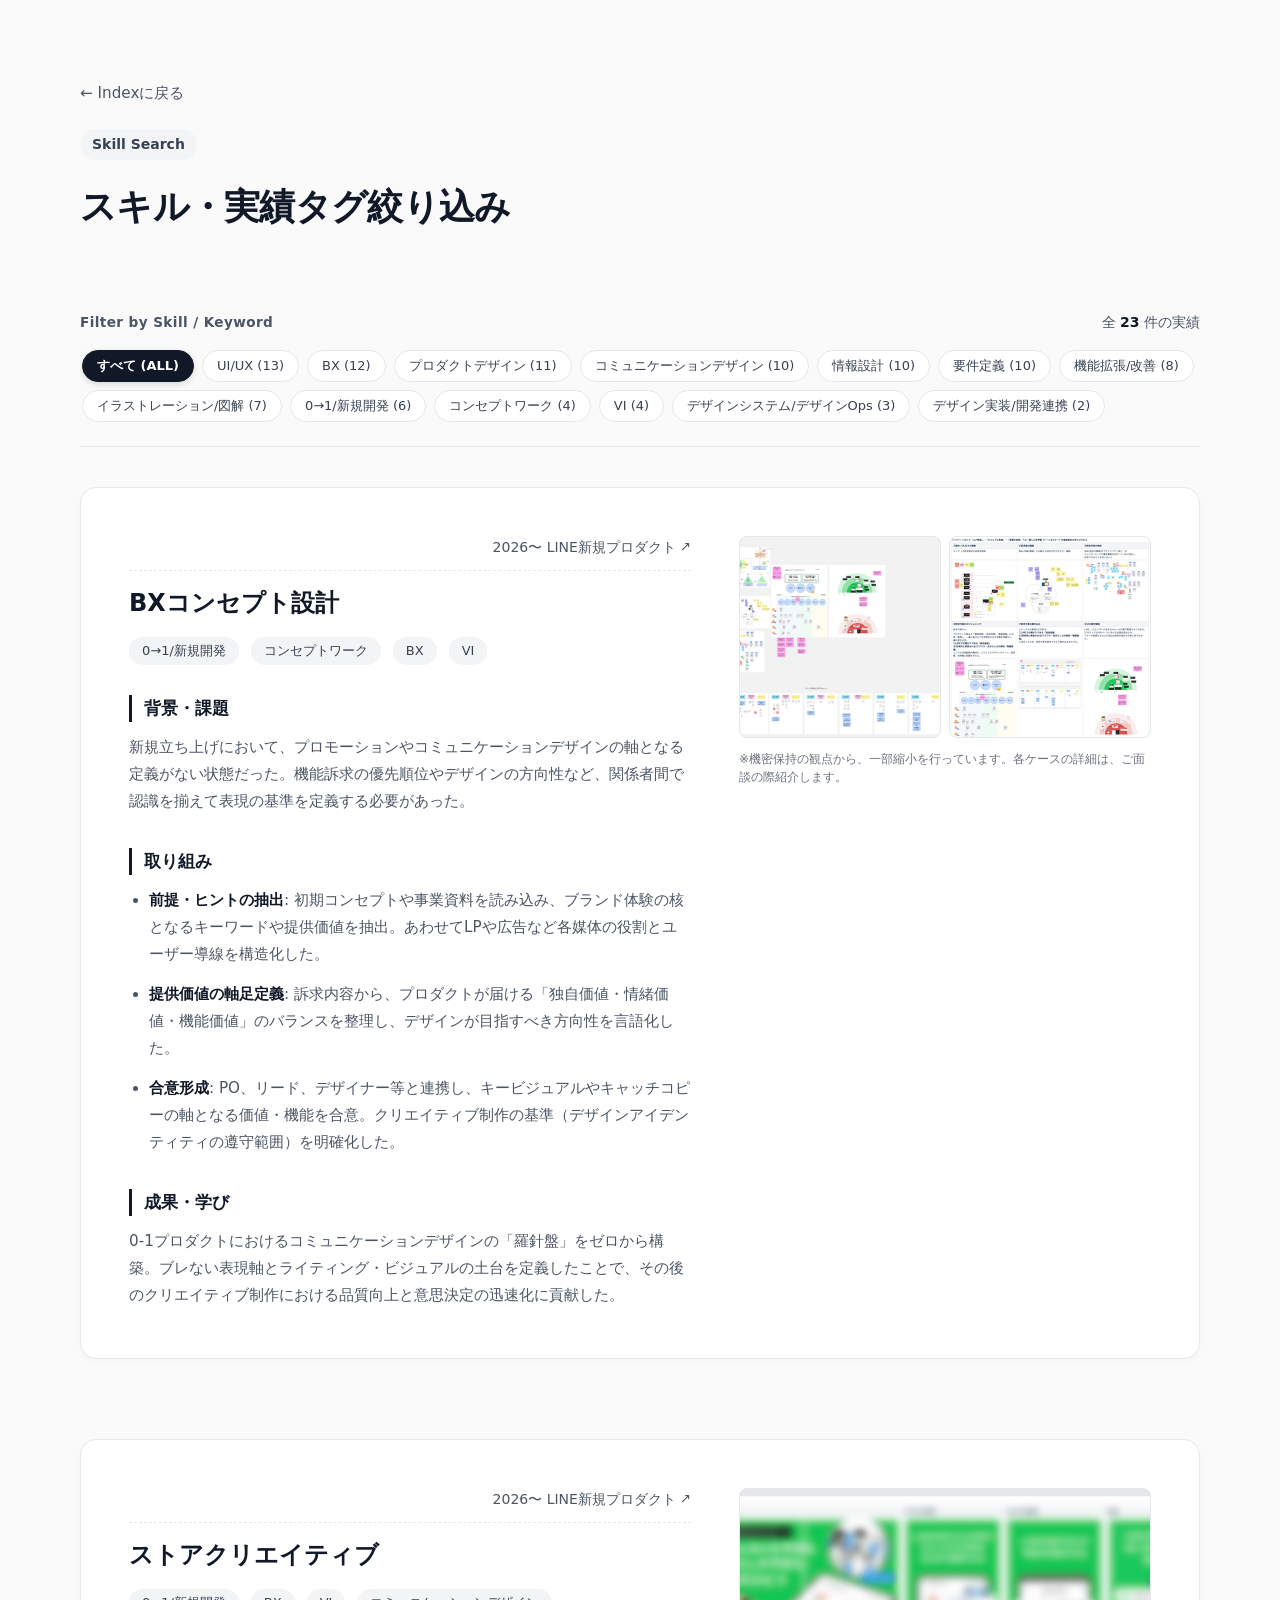
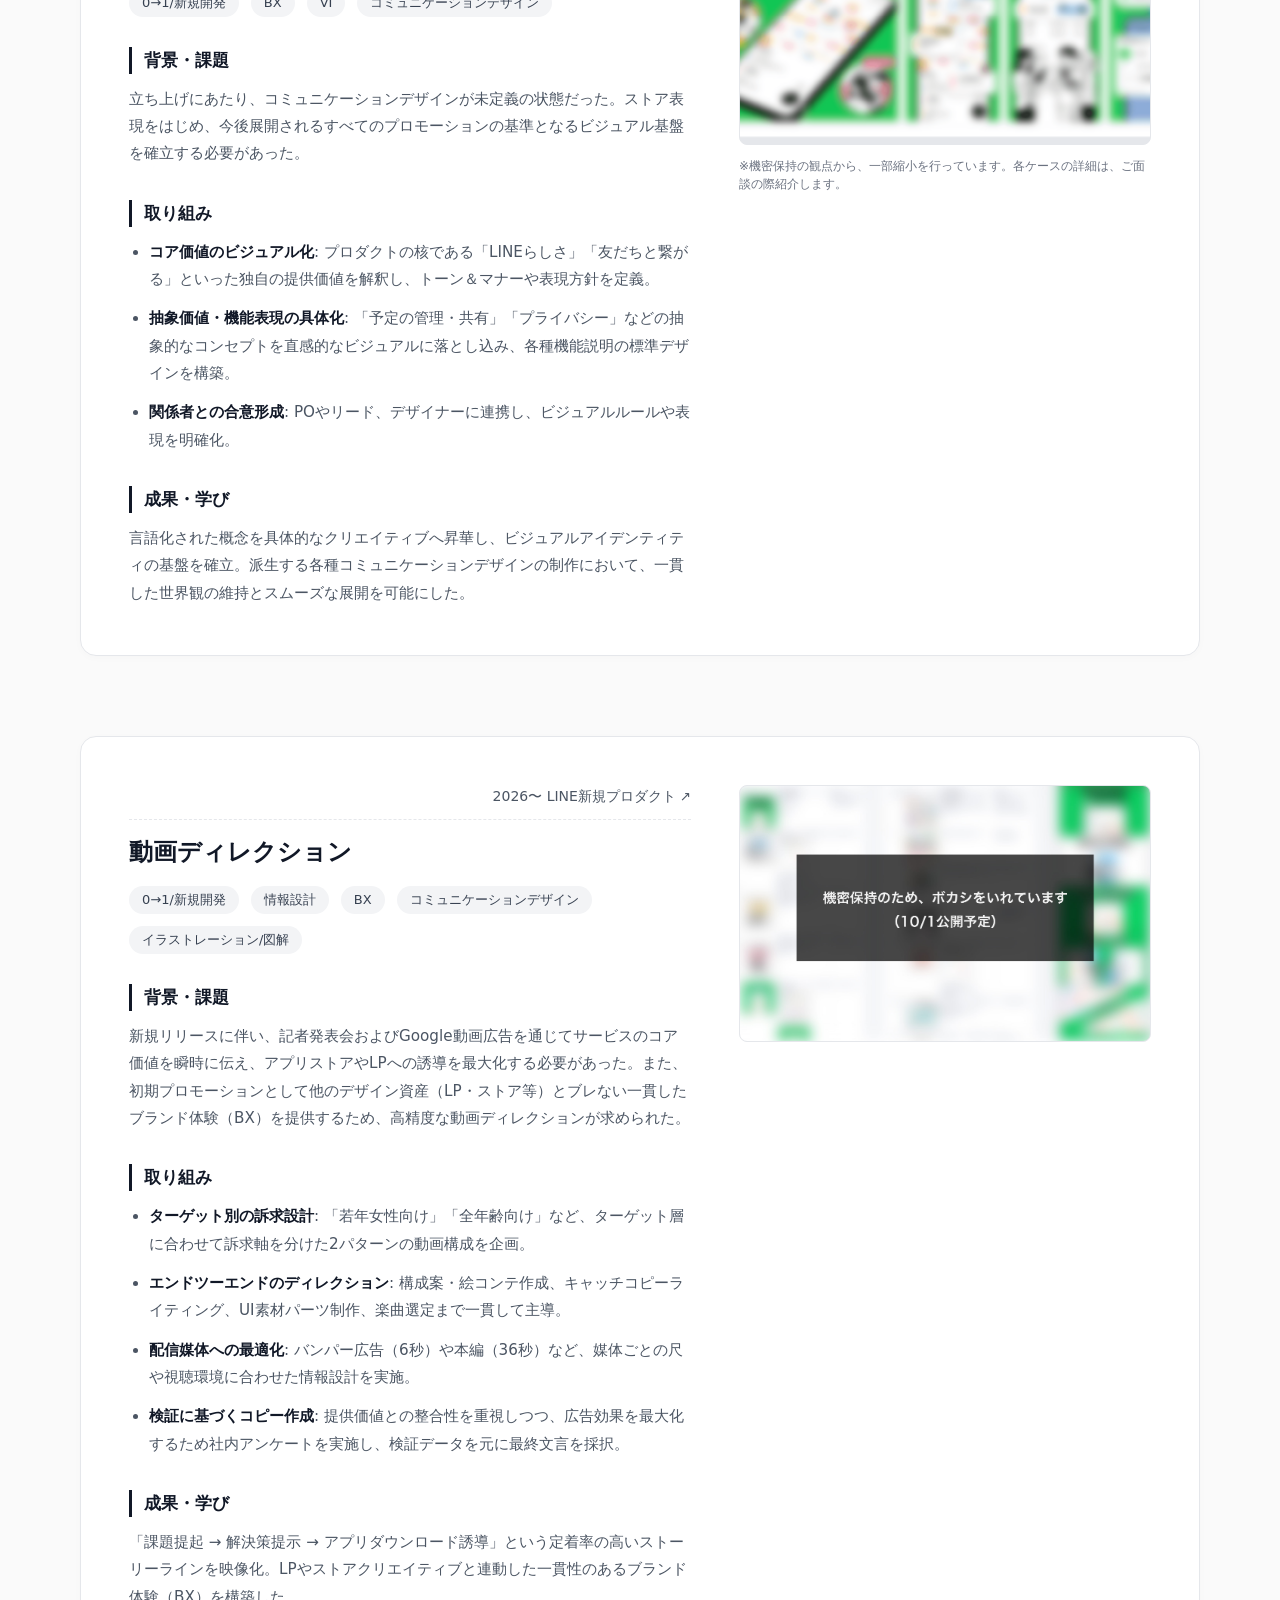
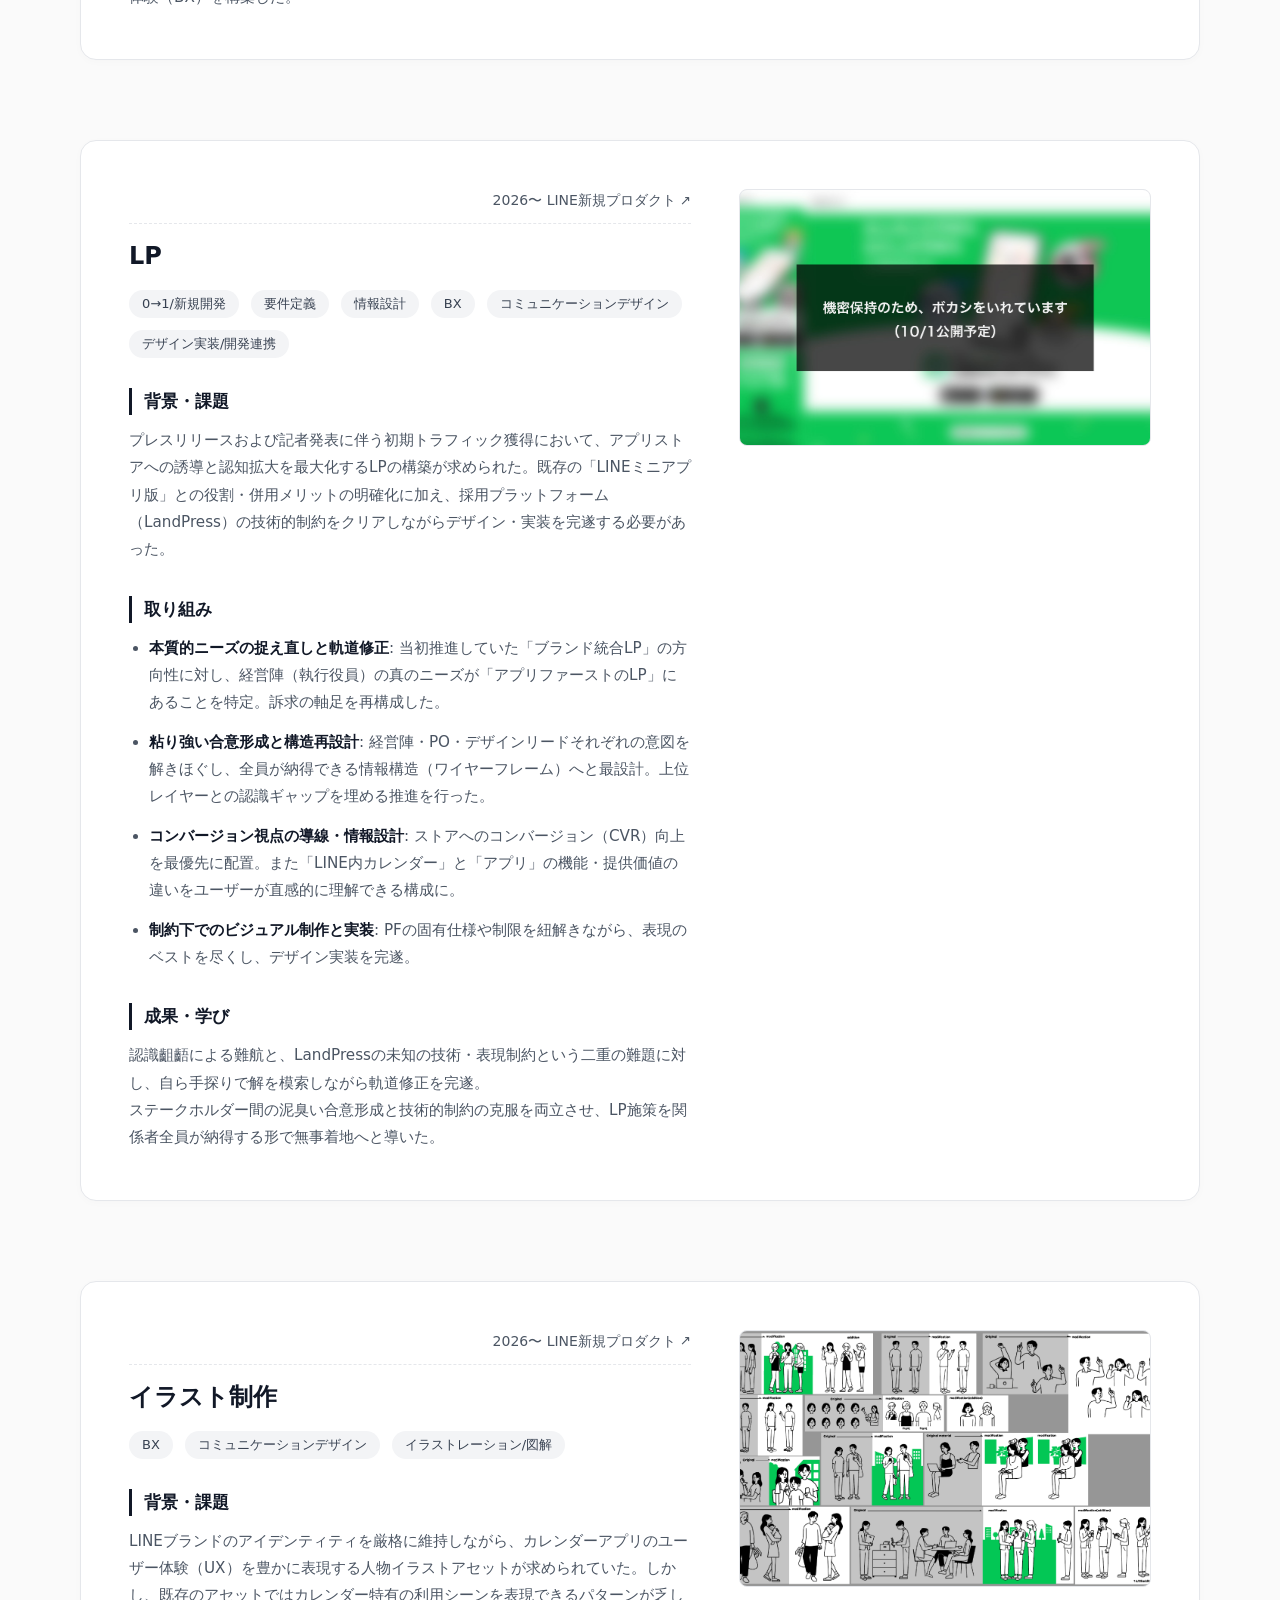
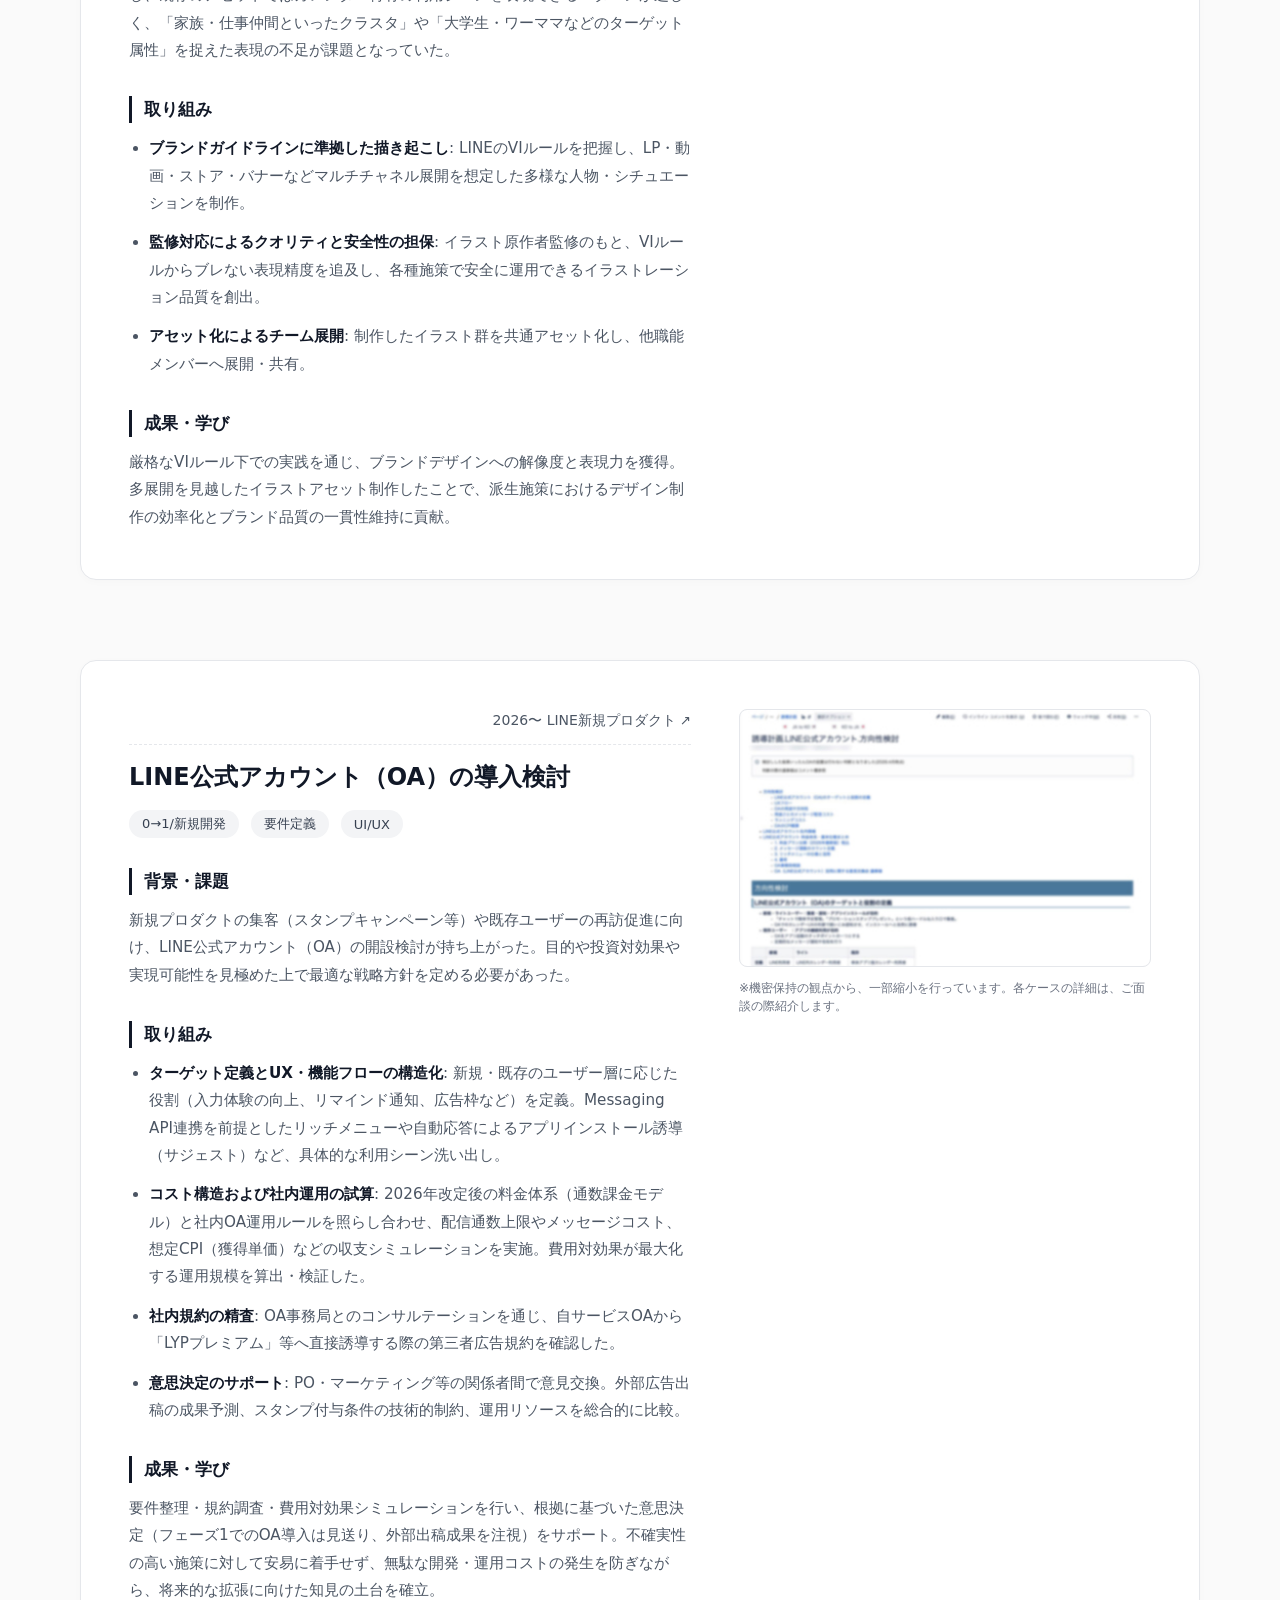
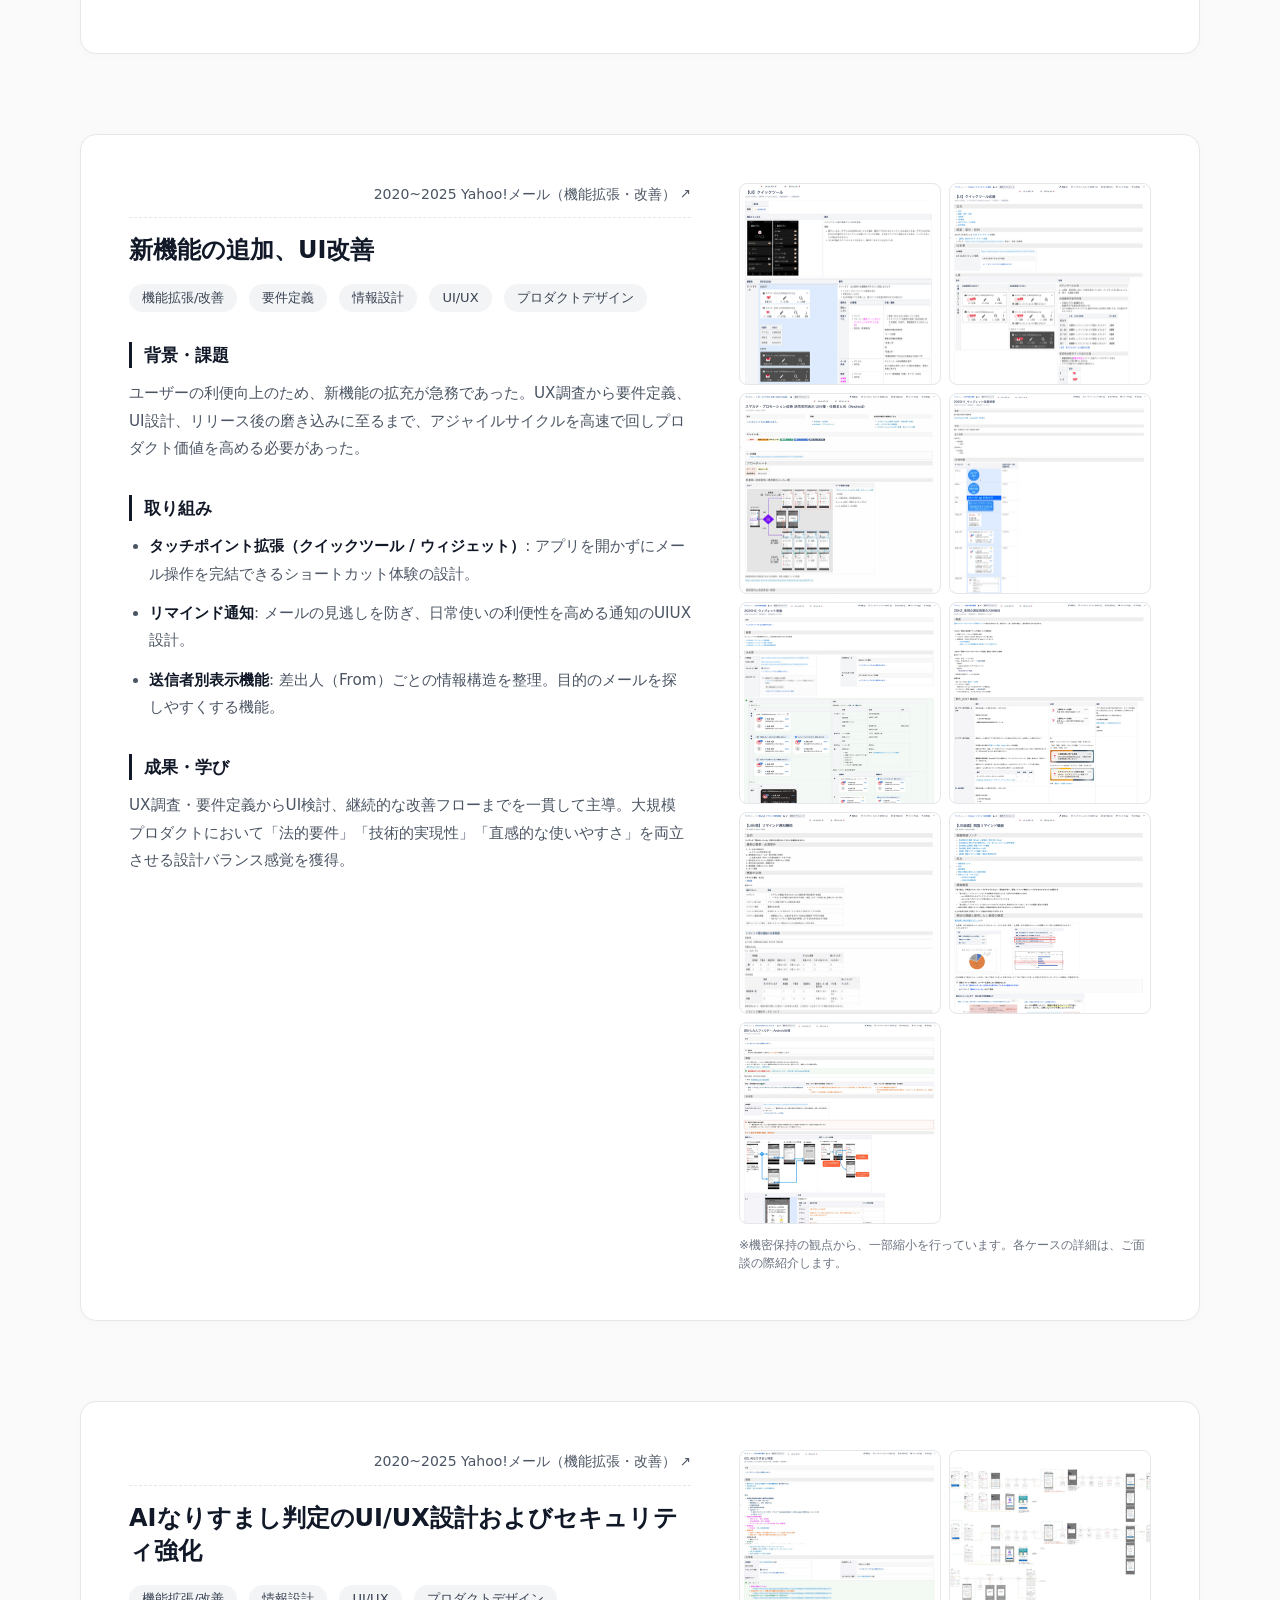
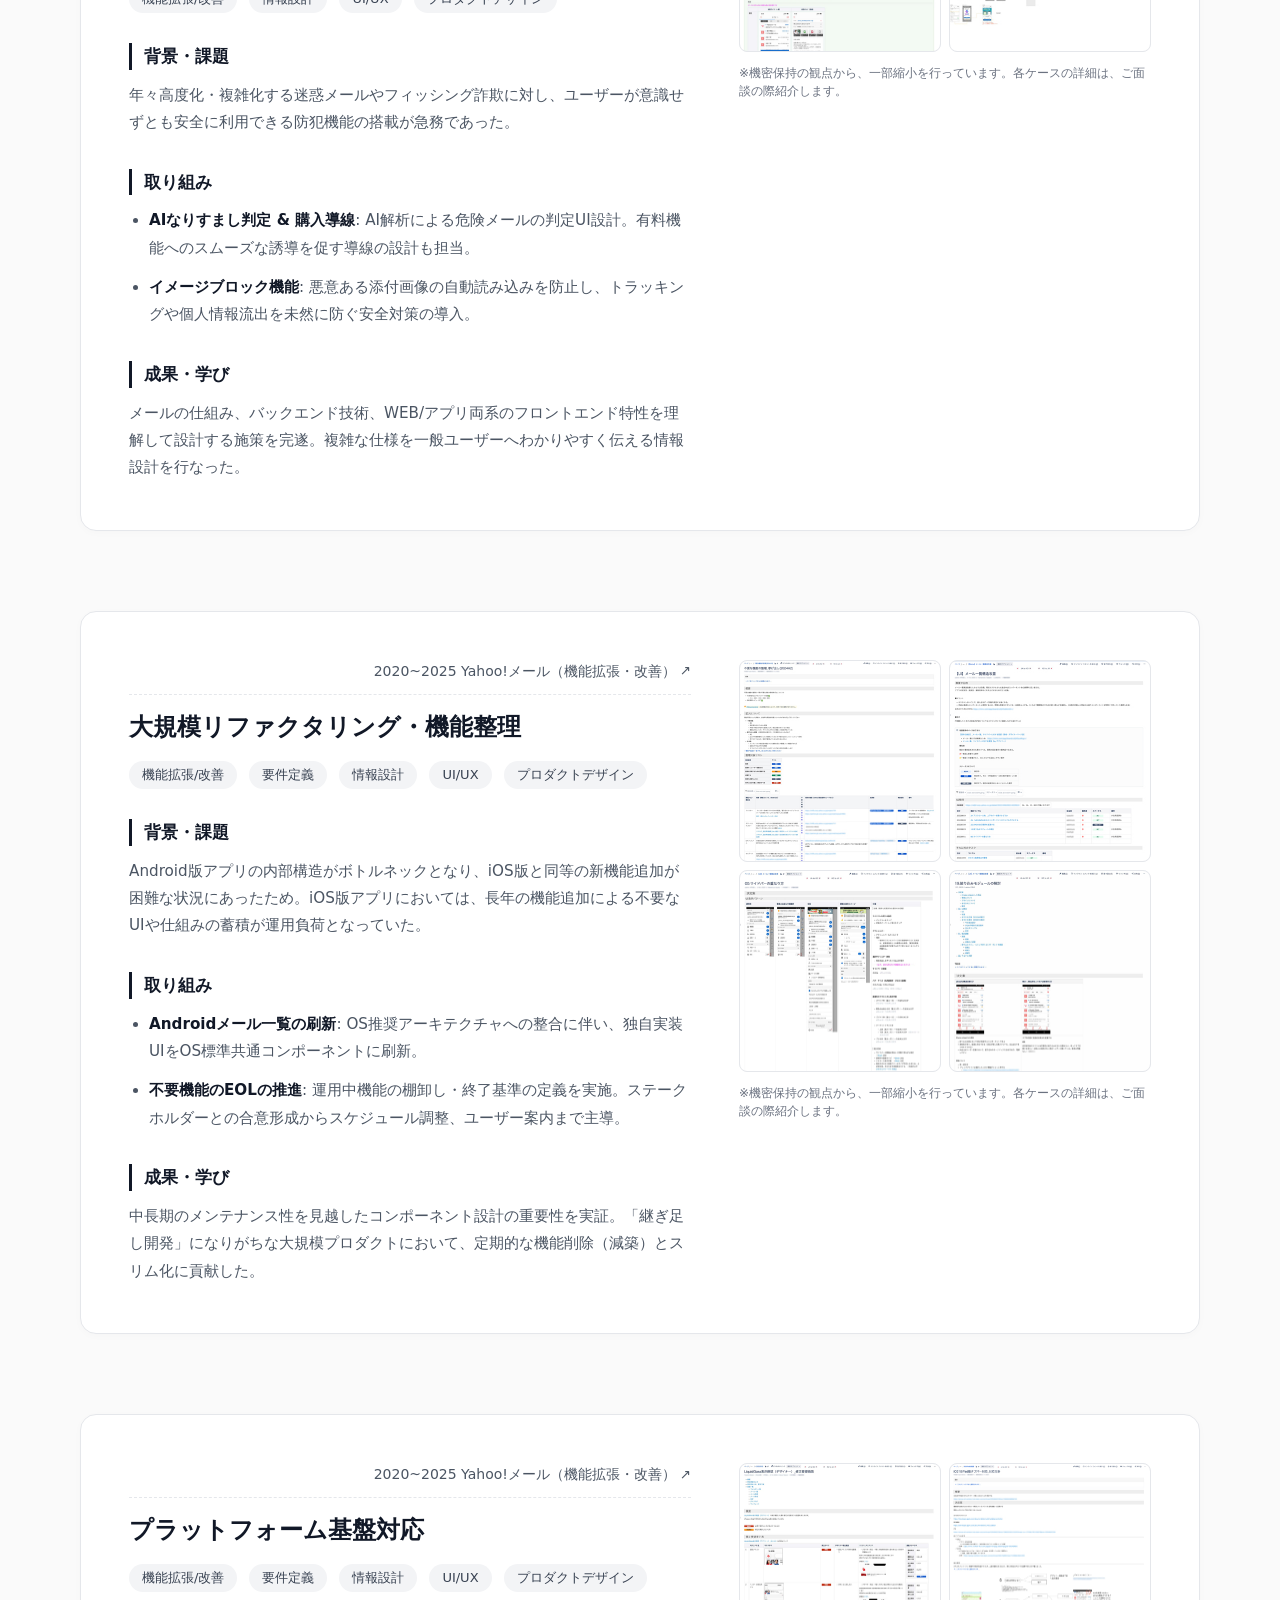
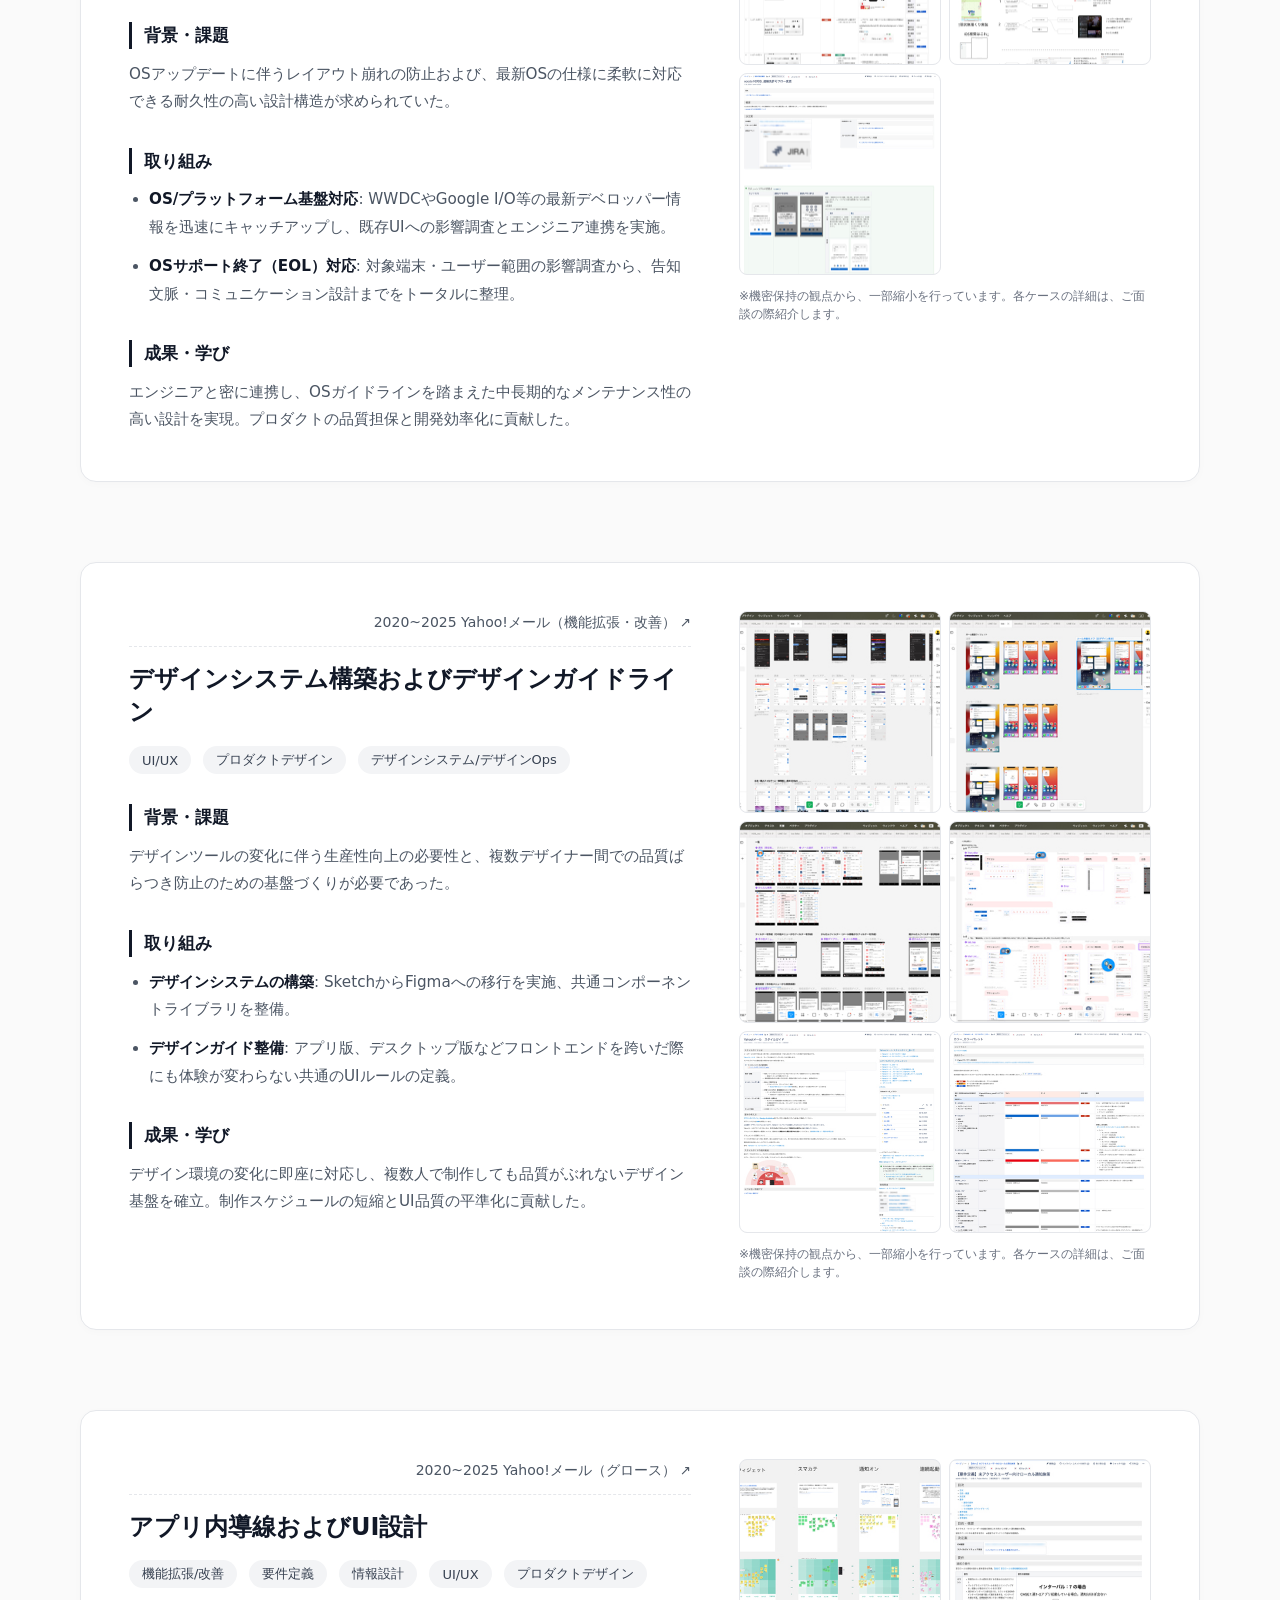
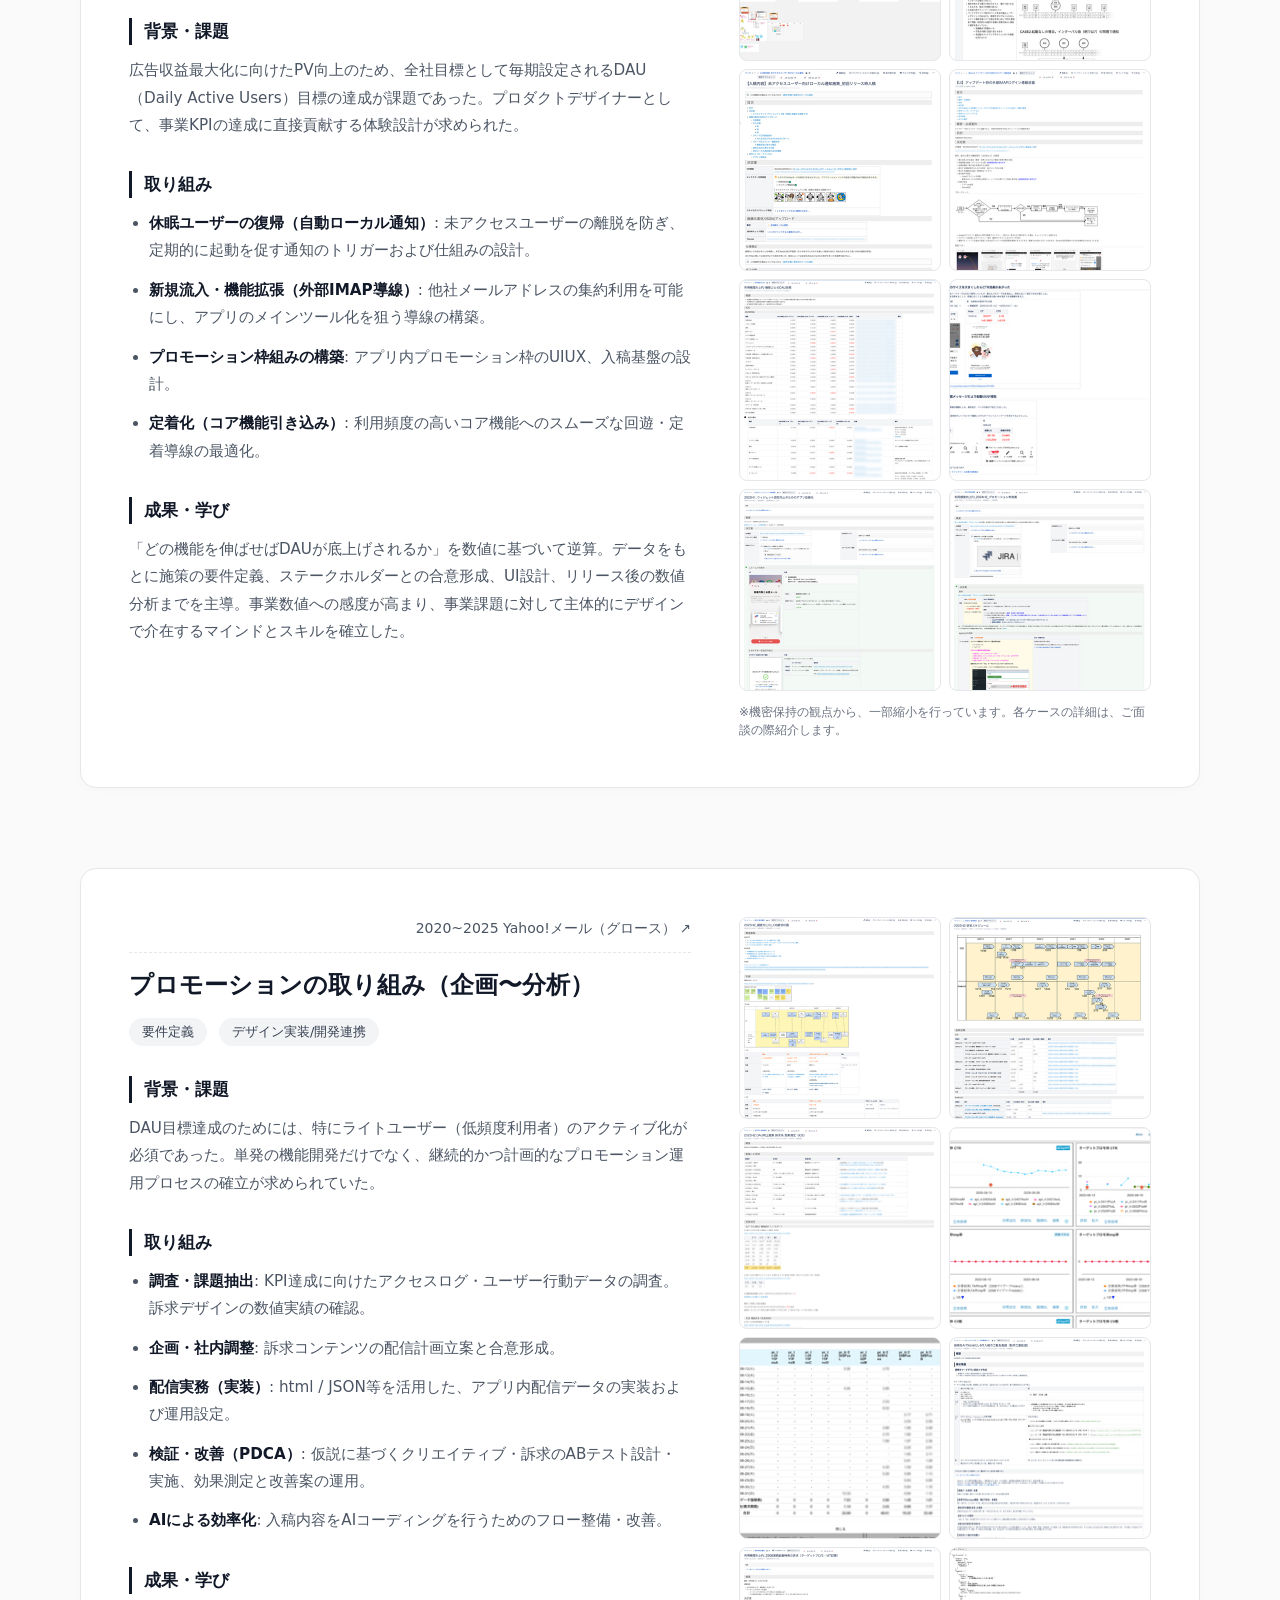
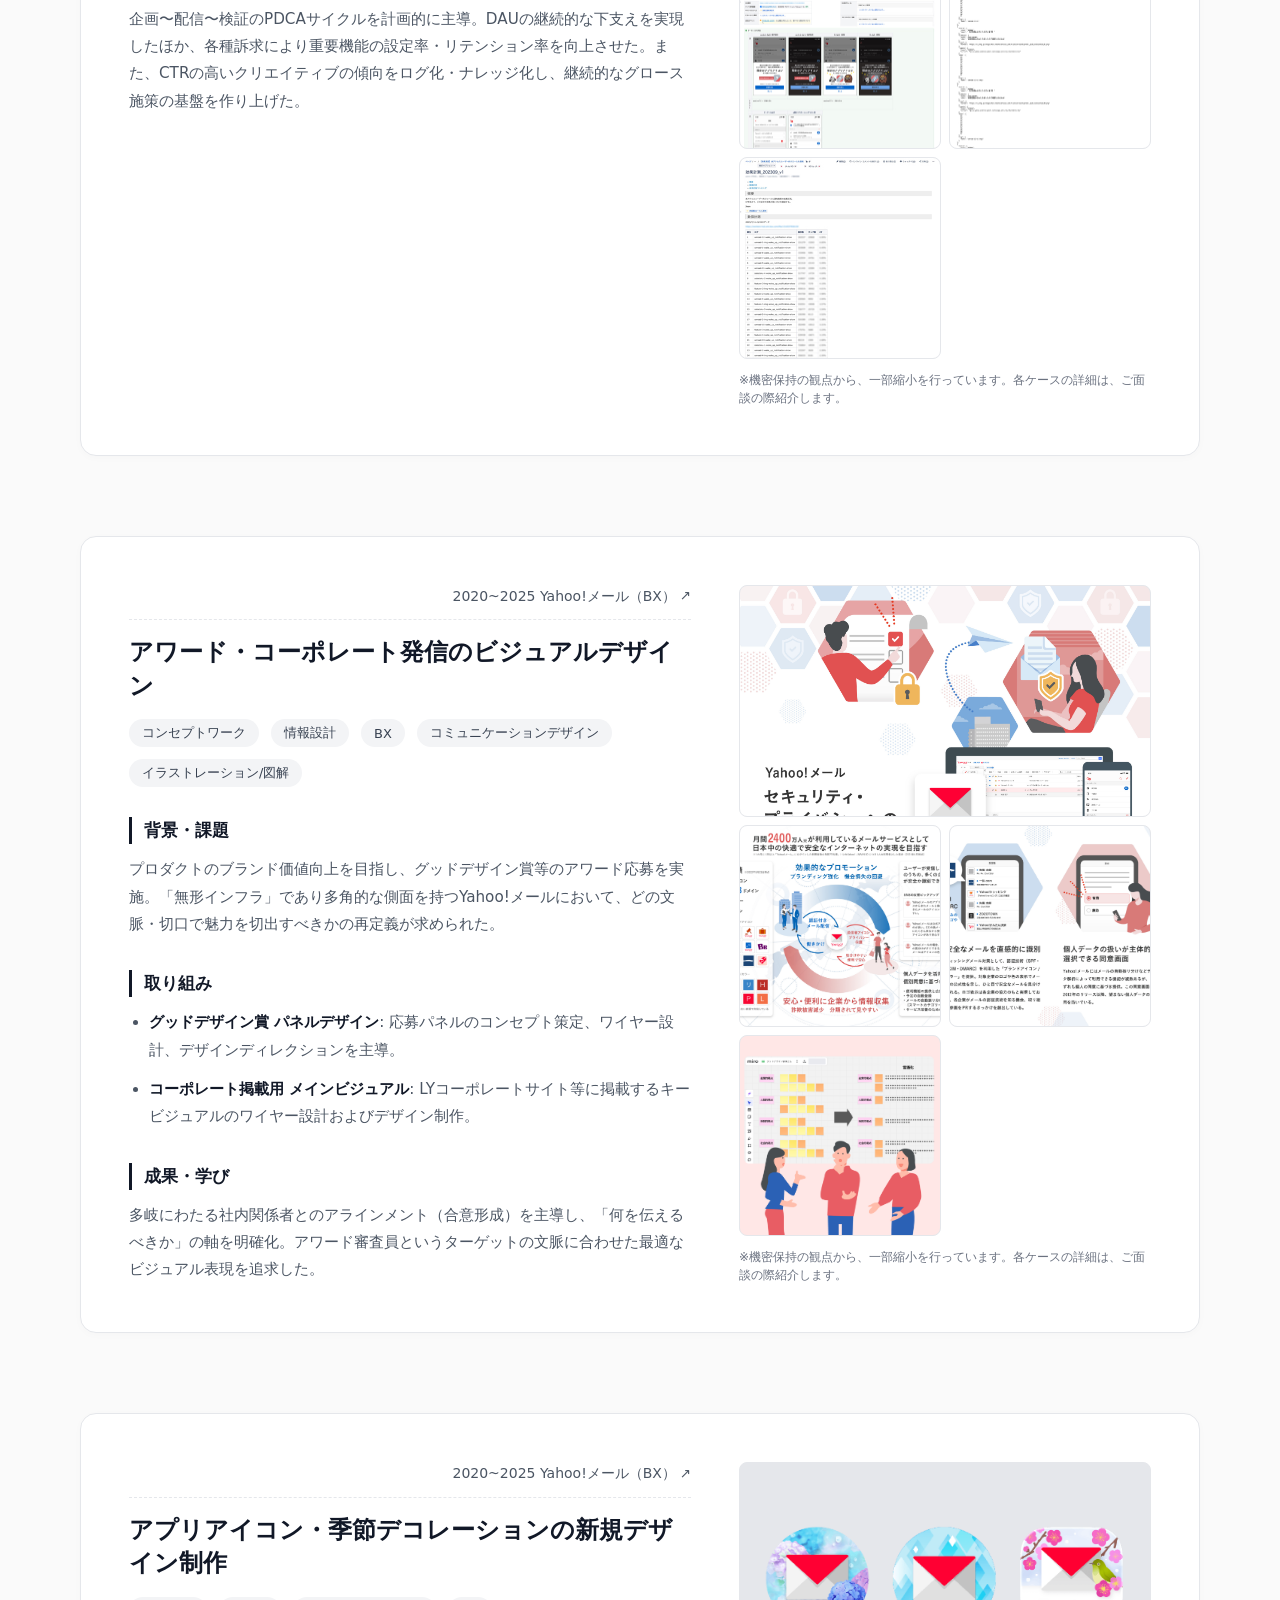
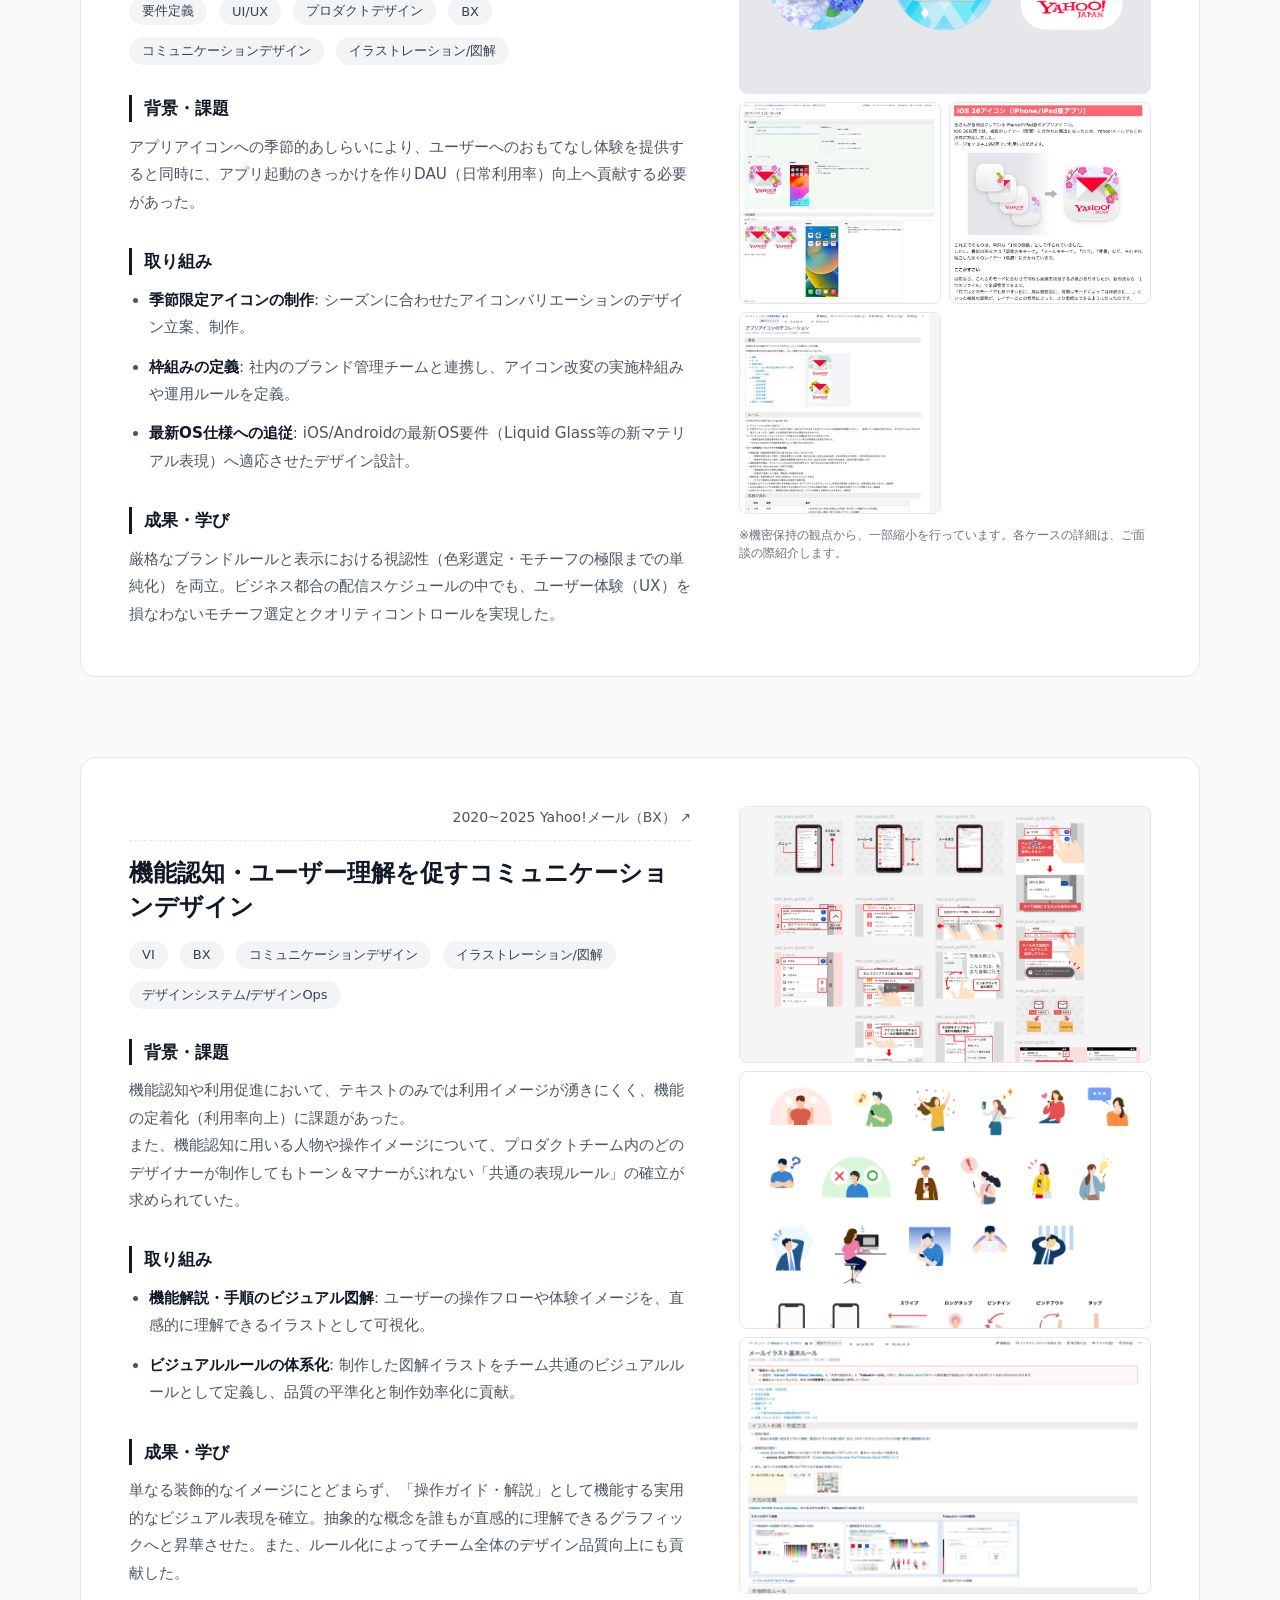
==== commit 79e1c4e8: "サイトの更新" ====
--- a/skills.html
+++ b/skills.html
@@ -83,7 +83,7 @@
             <img src="./images/linecalapp-bx01_1.jpg" alt="BXコンセプト設計" class="bento-img" onerror="this.src='data:image/svg+xml;utf8,<svg xmlns=\'http://www.w3.org/2000/svg\' width=\'100%\' height=\'100%\' style=\'background:%23F3F4F6\'></svg>'">
             <img src="./images/linecalapp-bx01_2.jpg" alt="BXコンセプト設計" class="bento-img" onerror="this.src='data:image/svg+xml;utf8,<svg xmlns=\'http://www.w3.org/2000/svg\' width=\'100%\' height=\'100%\' style=\'background:%23F3F4F6\'></svg>'">
           </div>
-          <p class="gallery-caption">※機密保持の観点から、縮小を行っています。各ケースの詳細は、ご面談の際紹介します。</p>
+          <p class="gallery-caption">※機密保持の観点から、一部縮小を行っています。各ケースの詳細は、ご面談の際紹介します。</p>
         </div>
       </section>
 
@@ -123,7 +123,7 @@
           <div class="bento-grid" data-count="1">
             <img src="./images/linecalapp-bx02_1.png" alt="ストアクリエイティブ" class="bento-img" onerror="this.src='data:image/svg+xml;utf8,<svg xmlns=\'http://www.w3.org/2000/svg\' width=\'100%\' height=\'100%\' style=\'background:%23F3F4F6\'></svg>'">
           </div>
-          <p class="gallery-caption">※機密保持の観点から、縮小を行っています。各ケースの詳細は、ご面談の際紹介します。</p>
+          <p class="gallery-caption">※機密保持の観点から、一部縮小を行っています。各ケースの詳細は、ご面談の際紹介します。</p>
         </div>
       </section>
 
@@ -163,9 +163,8 @@
         
         <div class="case-gallery">
           <div class="bento-grid" data-count="1">
-            <img src="./images/linecalapp-bx03_1.png" alt="動画ディレクション" class="bento-img" onerror="this.src='data:image/svg+xml;utf8,<svg xmlns=\'http://www.w3.org/2000/svg\' width=\'100%\' height=\'100%\' style=\'background:%23F3F4F6\'></svg>'">
-          </div>
-          <p class="gallery-caption">※機密保持の観点から、縮小を行っています。各ケースの詳細は、ご面談の際紹介します。</p>
+            <img src="./images/linecalapp-bx03_1.jpg" alt="動画ディレクション" class="bento-img" onerror="this.src='data:image/svg+xml;utf8,<svg xmlns=\'http://www.w3.org/2000/svg\' width=\'100%\' height=\'100%\' style=\'background:%23F3F4F6\'></svg>'">
+          </div>
         </div>
       </section>
 
@@ -206,9 +205,8 @@
         
         <div class="case-gallery">
           <div class="bento-grid" data-count="1">
-            <img src="./images/linecalapp-bx04_1.png" alt="LP" class="bento-img" onerror="this.src='data:image/svg+xml;utf8,<svg xmlns=\'http://www.w3.org/2000/svg\' width=\'100%\' height=\'100%\' style=\'background:%23F3F4F6\'></svg>'">
-          </div>
-          <p class="gallery-caption">※機密保持の観点から、縮小を行っています。各ケースの詳細は、ご面談の際紹介します。</p>
+            <img src="./images/linecalapp-bx04_1.jpg" alt="LP" class="bento-img" onerror="this.src='data:image/svg+xml;utf8,<svg xmlns=\'http://www.w3.org/2000/svg\' width=\'100%\' height=\'100%\' style=\'background:%23F3F4F6\'></svg>'">
+          </div>
         </div>
       </section>
 
@@ -247,7 +245,6 @@
           <div class="bento-grid" data-count="1">
             <img src="./images/linecalapp-bx05_1.png" alt="イラスト制作" class="bento-img" onerror="this.src='data:image/svg+xml;utf8,<svg xmlns=\'http://www.w3.org/2000/svg\' width=\'100%\' height=\'100%\' style=\'background:%23F3F4F6\'></svg>'">
           </div>
-          <p class="gallery-caption">※機密保持の観点から、縮小を行っています。各ケースの詳細は、ご面談の際紹介します。</p>
         </div>
       </section>
 
@@ -287,7 +284,7 @@
           <div class="bento-grid" data-count="1">
             <img src="./images/linecalapp-bx06_1.jpg" alt="BX戦略・ブランドマネジメント" class="bento-img" onerror="this.src='data:image/svg+xml;utf8,<svg xmlns=\'http://www.w3.org/2000/svg\' width=\'100%\' height=\'100%\' style=\'background:%23F3F4F6\'></svg>'">
           </div>
-          <p class="gallery-caption">※機密保持の観点から、縮小を行っています。各ケースの詳細は、ご面談の際紹介します。</p>
+          <p class="gallery-caption">※機密保持の観点から、一部縮小を行っています。各ケースの詳細は、ご面談の際紹介します。</p>
         </div>
       </section>
 
@@ -336,7 +333,7 @@
             <img src="./images/ymail-uiux01_8.jpg" class="bento-img" onerror="this.src='data:image/svg+xml;utf8,<svg xmlns=\'http://www.w3.org/2000/svg\' width=\'100%\' height=\'100%\' style=\'background:%23F3F4F6\'></svg>'">
             <img src="./images/ymail-uiux01_9.jpg" class="bento-img" onerror="this.src='data:image/svg+xml;utf8,<svg xmlns=\'http://www.w3.org/2000/svg\' width=\'100%\' height=\'100%\' style=\'background:%23F3F4F6\'></svg>'">
           </div>
-          <p class="gallery-caption">※機密保持の観点から、縮小を行っています。各ケースの詳細は、ご面談の際紹介します。</p>
+          <p class="gallery-caption">※機密保持の観点から、一部縮小を行っています。各ケースの詳細は、ご面談の際紹介します。</p>
         </div>
       </section>
 
@@ -376,7 +373,7 @@
             <img src="./images/ymail-uiux02_1.jpg" class="bento-img" onerror="this.src='data:image/svg+xml;utf8,<svg xmlns=\'http://www.w3.org/2000/svg\' width=\'100%\' height=\'100%\' style=\'background:%23F3F4F6\'></svg>'">
             <img src="./images/ymail-uiux02_2.jpg" class="bento-img" onerror="this.src='data:image/svg+xml;utf8,<svg xmlns=\'http://www.w3.org/2000/svg\' width=\'100%\' height=\'100%\' style=\'background:%23F3F4F6\'></svg>'">
           </div>
-          <p class="gallery-caption">※機密保持の観点から、縮小を行っています。各ケースの詳細は、ご面談の際紹介します。</p>
+          <p class="gallery-caption">※機密保持の観点から、一部縮小を行っています。各ケースの詳細は、ご面談の際紹介します。</p>
         </div>
       </section>
 
@@ -419,7 +416,7 @@
             <img src="./images/ymail-uiux03_3.jpg" class="bento-img" onerror="this.src='data:image/svg+xml;utf8,<svg xmlns=\'http://www.w3.org/2000/svg\' width=\'100%\' height=\'100%\' style=\'background:%23F3F4F6\'></svg>'">
             <img src="./images/ymail-uiux03_4.jpg" class="bento-img" onerror="this.src='data:image/svg+xml;utf8,<svg xmlns=\'http://www.w3.org/2000/svg\' width=\'100%\' height=\'100%\' style=\'background:%23F3F4F6\'></svg>'">          
           </div>
-          <p class="gallery-caption">※機密保持の観点から、縮小を行っています。各ケースの詳細は、ご面談の際紹介します。</p>
+          <p class="gallery-caption">※機密保持の観点から、一部縮小を行っています。各ケースの詳細は、ご面談の際紹介します。</p>
         </div>
       </section>
 
@@ -461,7 +458,7 @@
             <img src="./images/ymail-uiux04_2.jpg" class="bento-img" onerror="this.src='data:image/svg+xml;utf8,<svg xmlns=\'http://www.w3.org/2000/svg\' width=\'100%\' height=\'100%\' style=\'background:%23F3F4F6\'></svg>'">
             <img src="./images/ymail-uiux04_3.jpg" class="bento-img" onerror="this.src='data:image/svg+xml;utf8,<svg xmlns=\'http://www.w3.org/2000/svg\' width=\'100%\' height=\'100%\' style=\'background:%23F3F4F6\'></svg>'">
           </div>
-          <p class="gallery-caption">※機密保持の観点から、縮小を行っています。各ケースの詳細は、ご面談の際紹介します。</p>
+          <p class="gallery-caption">※機密保持の観点から、一部縮小を行っています。各ケースの詳細は、ご面談の際紹介します。</p>
         </div>
       </section>
 
@@ -504,7 +501,7 @@
             <img src="./images/ymail-uiux05_5.jpg" class="bento-img" onerror="this.src='data:image/svg+xml;utf8,<svg xmlns=\'http://www.w3.org/2000/svg\' width=\'100%\' height=\'100%\' style=\'background:%23F3F4F6\'></svg>'">
             <img src="./images/ymail-uiux05_6.jpg" class="bento-img" onerror="this.src='data:image/svg+xml;utf8,<svg xmlns=\'http://www.w3.org/2000/svg\' width=\'100%\' height=\'100%\' style=\'background:%23F3F4F6\'></svg>'">
           </div>
-          <p class="gallery-caption">※機密保持の観点から、縮小を行っています。各ケースの詳細は、ご面談の際紹介します。</p>
+          <p class="gallery-caption">※機密保持の観点から、一部縮小を行っています。各ケースの詳細は、ご面談の際紹介します。</p>
         </div>
       </section>
 
@@ -553,7 +550,7 @@
             <img src="./images/ymail-growth01_7.jpg" alt="アプリ内導線およびUI設計" class="bento-img" onerror="this.src='data:image/svg+xml;utf8,<svg xmlns=\'http://www.w3.org/2000/svg\' width=\'100%\' height=\'100%\' style=\'background:%23F3F4F6\'></svg>'">
             <img src="./images/ymail-growth01_8.jpg" alt="アプリ内導線およびUI設計" class="bento-img" onerror="this.src='data:image/svg+xml;utf8,<svg xmlns=\'http://www.w3.org/2000/svg\' width=\'100%\' height=\'100%\' style=\'background:%23F3F4F6\'></svg>'">
           </div>
-          <p class="gallery-caption">※機密保持の観点から、縮小を行っています。各ケースの詳細は、ご面談の際紹介します。</p>
+          <p class="gallery-caption">※機密保持の観点から、一部縮小を行っています。各ケースの詳細は、ご面談の際紹介します。</p>
         </div>
       </section>
 
@@ -601,7 +598,7 @@
             <img src="./images/ymail-growth02_8.jpg" alt="プロモーション運用のプロセス（企画〜分析）" class="bento-img" onerror="this.src='data:image/svg+xml;utf8,<svg xmlns=\'http://www.w3.org/2000/svg\' width=\'100%\' height=\'100%\' style=\'background:%23F3F4F6\'></svg>'">
             <img src="./images/ymail-growth02_9.jpg" alt="プロモーション運用のプロセス（企画〜分析）" class="bento-img" onerror="this.src='data:image/svg+xml;utf8,<svg xmlns=\'http://www.w3.org/2000/svg\' width=\'100%\' height=\'100%\' style=\'background:%23F3F4F6\'></svg>'">
           </div>
-          <p class="gallery-caption">※機密保持の観点から、縮小を行っています。各ケースの詳細は、ご面談の際紹介します。</p>
+          <p class="gallery-caption">※機密保持の観点から、一部縮小を行っています。各ケースの詳細は、ご面談の際紹介します。</p>
         </div>
       </section>
 
@@ -644,7 +641,7 @@
             <img src="./images/ymail-bx01_3.JPG" alt="アワード・コーポレート発信のビジュアルデザイン" class="bento-img" onerror="this.src='data:image/svg+xml;utf8,<svg xmlns=\'http://www.w3.org/2000/svg\' width=\'100%\' height=\'100%\' style=\'background:%23F3F4F6\'></svg>'">
             <img src="./images/ymail-bx01_4.png" alt="アワード・コーポレート発信のビジュアルデザイン" class="bento-img" onerror="this.src='data:image/svg+xml;utf8,<svg xmlns=\'http://www.w3.org/2000/svg\' width=\'100%\' height=\'100%\' style=\'background:%23F3F4F6\'></svg>'">
           </div>
-          <p class="gallery-caption">※機密保持の観点から、縮小を行っています。各ケースの詳細は、ご面談の際紹介します。</p>
+          <p class="gallery-caption">※機密保持の観点から、一部縮小を行っています。各ケースの詳細は、ご面談の際紹介します。</p>
         </div>
       </section>
 
@@ -689,7 +686,7 @@
             <img src="./images/ymail-bx02_3.jpg" alt="アプリアイコン・季節デコレーションの新規デザイン制作" class="bento-img" onerror="this.src='data:image/svg+xml;utf8,<svg xmlns=\'http://www.w3.org/2000/svg\' width=\'100%\' height=\'100%\' style=\'background:%23F3F4F6\'></svg>'">
             <img src="./images/ymail-bx02_4.jpg" alt="アプリアイコン・季節デコレーションの新規デザイン制作" class="bento-img" onerror="this.src='data:image/svg+xml;utf8,<svg xmlns=\'http://www.w3.org/2000/svg\' width=\'100%\' height=\'100%\' style=\'background:%23F3F4F6\'></svg>'">
           </div>
-          <p class="gallery-caption">※機密保持の観点から、縮小を行っています。各ケースの詳細は、ご面談の際紹介します。</p>
+          <p class="gallery-caption">※機密保持の観点から、一部縮小を行っています。各ケースの詳細は、ご面談の際紹介します。</p>
         </div>
       </section>
 
@@ -731,7 +728,7 @@
             <img src="./images/ymail-bx04_2.png" alt="機能認知・ユーザー理解を促すコミュニケーションデザイン" class="bento-img" onerror="this.src='data:image/svg+xml;utf8,<svg xmlns=\'http://www.w3.org/2000/svg\' width=\'100%\' height=\'100%\' style=\'background:%23F3F4F6\'></svg>'">
             <img src="./images/ymail-bx04_3.jpg" alt="機能認知・ユーザー理解を促すコミュニケーションデザイン" class="bento-img" onerror="this.src='data:image/svg+xml;utf8,<svg xmlns=\'http://www.w3.org/2000/svg\' width=\'100%\' height=\'100%\' style=\'background:%23F3F4F6\'></svg>'">
           </div>
-          <p class="gallery-caption">※機密保持の観点から、縮小を行っています。各ケースの詳細は、ご面談の際紹介します。</p>
+          <p class="gallery-caption">※機密保持の観点から、一部縮小を行っています。各ケースの詳細は、ご面談の際紹介します。</p>
         </div>
       </section>
 
@@ -780,7 +777,7 @@
             <img src="./images/ymail-bx03_9.jpg" alt="訴求バナー・記事内ビジュアルなどのクリエイティブ制作" class="bento-img" onerror="this.src='data:image/svg+xml;utf8,<svg xmlns=\'http://www.w3.org/2000/svg\' width=\'100%\' height=\'100%\' style=\'background:%23F3F4F6\'></svg>'">
             <img src="./images/ymail-bx03_10.jpg" alt="訴求バナー・記事内ビジュアルなどのクリエイティブ制作" class="bento-img" onerror="this.src='data:image/svg+xml;utf8,<svg xmlns=\'http://www.w3.org/2000/svg\' width=\'100%\' height=\'100%\' style=\'background:%23F3F4F6\'></svg>'">
           </div>
-          <p class="gallery-caption">※機密保持の観点から、縮小を行っています。各ケースの詳細は、ご面談の際紹介します。</p>
+          <p class="gallery-caption">※機密保持の観点から、一部縮小を行っています。各ケースの詳細は、ご面談の際紹介します。</p>
         </div>
       </section>
 
@@ -821,7 +818,7 @@
             <img src="./images/ymail-bx05_1.png" alt="安心安全の認知形成の取り組み" class="bento-img" onerror="this.src='data:image/svg+xml;utf8,<svg xmlns=\'http://www.w3.org/2000/svg\' width=\'100%\' height=\'100%\' style=\'background:%23F3F4F6\'></svg>'">
             <img src="./images/ymail-bx05_2.jpg" alt="安心安全の認知形成の取り組み" class="bento-img" onerror="this.src='data:image/svg+xml;utf8,<svg xmlns=\'http://www.w3.org/2000/svg\' width=\'100%\' height=\'100%\' style=\'background:%23F3F4F6\'></svg>'">
           </div>
-          <p class="gallery-caption">※機密保持の観点から、縮小を行っています。各ケースの詳細は、ご面談の際紹介します。</p>
+          <p class="gallery-caption">※機密保持の観点から、一部縮小を行っています。各ケースの詳細は、ご面談の際紹介します。</p>
         </div>
       </section>
 
@@ -852,7 +849,7 @@
           <ul>
             <li><strong>UX調査・リサーチ</strong>: 競合分析、プロトタイピングによる潜在ニーズの検証および定性・定量分析。</li>
             <li><strong>コンセプト＆要件定義</strong>: ターゲット像の設定、コアバリューの言語化、および機能要件の定義。</li>
-            <li><strong>UI/UX＆BX設計</strong>: アプリ全体のアッパー構造・各画面のUI設計、およびプロモーションサイトのキービジュアル（BX）の制作。</li>
+            <li><strong>UI/UX＆BX設計</strong>: アプリ全体の画面の構造・各画面のUI設計、およびプロモーションサイトのキービジュアル（BX）の制作。</li>
           </ul>
 
           <h3>成果・学び</h3>
@@ -875,7 +872,7 @@
             <img src="./images/ycalendar01_4b.jpg" alt="かんたんカレンダーの新規立ち上げ（0→1）" class="bento-img" onerror="this.src='data:image/svg+xml;utf8,<svg xmlns=\'http://www.w3.org/2000/svg\' width=\'100%\' height=\'100%\' style=\'background:%23F3F4F6\'></svg>'">
             <img src="./images/ycalendar01_4c.jpg" alt="かんたんカレンダーの新規立ち上げ（0→1）" class="bento-img" onerror="this.src='data:image/svg+xml;utf8,<svg xmlns=\'http://www.w3.org/2000/svg\' width=\'100%\' height=\'100%\' style=\'background:%23F3F4F6\'></svg>'">
           </div>
-          <p class="gallery-caption">※機密保持の観点から、縮小を行っています。各ケースの詳細は、ご面談の際紹介します。</p>
+          <p class="gallery-caption">※機密保持の観点から、一部縮小を行っています。各ケースの詳細は、ご面談の際紹介します。</p>
         </div>
       </section>
 
@@ -919,7 +916,7 @@
             <img src="./images/ycalendar02_4.png" alt="Yahoo!ブランドへの統合とリブランディング（2016）" class="bento-img" onerror="this.src='data:image/svg+xml;utf8,<svg xmlns=\'http://www.w3.org/2000/svg\' width=\'100%\' height=\'100%\' style=\'background:%23F3F4F6\'></svg>'">
             <img src="./images/ycalendar02_5.jpg" alt="Yahoo!ブランドへの統合とリブランディング（2016）" class="bento-img" onerror="this.src='data:image/svg+xml;utf8,<svg xmlns=\'http://www.w3.org/2000/svg\' width=\'100%\' height=\'100%\' style=\'background:%23F3F4F6\'></svg>'">
           </div>
-          <p class="gallery-caption">※機密保持の観点から、縮小を行っています。各ケースの詳細は、ご面談の際紹介します。</p>
+          <p class="gallery-caption">※機密保持の観点から、一部縮小を行っています。各ケースの詳細は、ご面談の際紹介します。</p>
         </div>
       </section>
 
@@ -960,7 +957,7 @@
             <img src="./images/ycalendar03_1.png" alt="Yahoo!ブランドへの統合とリブランディング（2016）" class="bento-img" onerror="this.src='data:image/svg+xml;utf8,<svg xmlns=\'http://www.w3.org/2000/svg\' width=\'100%\' height=\'100%\' style=\'background:%23F3F4F6\'></svg>'">
             <img src="./images/ycalendar03_2.jpg" alt="Yahoo!ブランドへの統合とリブランディング（2016）" class="bento-img" onerror="this.src='data:image/svg+xml;utf8,<svg xmlns=\'http://www.w3.org/2000/svg\' width=\'100%\' height=\'100%\' style=\'background:%23F3F4F6\'></svg>'">
           </div>
-          <p class="gallery-caption">※機密保持の観点から、縮小を行っています。各ケースの詳細は、ご面談の際紹介します。</p>
+          <p class="gallery-caption">※機密保持の観点から、一部縮小を行っています。各ケースの詳細は、ご面談の際紹介します。</p>
         </div>
       </section>
 
@@ -999,7 +996,7 @@
           <div class="bento-grid" data-count="1">
             <img src="./images/ycalendar04_1.jpg" alt="「Yahoo! JAPAN」メインアプリ内へ、ミニアプリとしてのカレンダー機能のUI" class="bento-img" onerror="this.src='data:image/svg+xml;utf8,<svg xmlns=\'http://www.w3.org/2000/svg\' width=\'100%\' height=\'100%\' style=\'background:%23F3F4F6\'></svg>'">
           </div>
-          <p class="gallery-caption">※機密保持の観点から、縮小を行っています。各ケースの詳細は、ご面談の際紹介します。</p>
+          <p class="gallery-caption">※機密保持の観点から、一部縮小を行っています。各ケースの詳細は、ご面談の際紹介します。</p>
         </div>
       </section>
 
@@ -1042,7 +1039,7 @@
             <img src="./images/ycalendar05_3.jpg" alt="Yahoo!ブランドへの統合とリブランディング（2016）" class="bento-img" onerror="this.src='data:image/svg+xml;utf8,<svg xmlns=\'http://www.w3.org/2000/svg\' width=\'100%\' height=\'100%\' style=\'background:%23F3F4F6\'></svg>'">
             <img src="./images/ycalendar05_4.jpg" alt="Yahoo!ブランドへの統合とリブランディング（2016）" class="bento-img" onerror="this.src='data:image/svg+xml;utf8,<svg xmlns=\'http://www.w3.org/2000/svg\' width=\'100%\' height=\'100%\' style=\'background:%23F3F4F6\'></svg>'">
           </div>
-          <p class="gallery-caption">※機密保持の観点から、縮小を行っています。各ケースの詳細は、ご面談の際紹介します。</p>
+          <p class="gallery-caption">※機密保持の観点から、一部縮小を行っています。各ケースの詳細は、ご面談の際紹介します。</p>
         </div>
       </section>
 
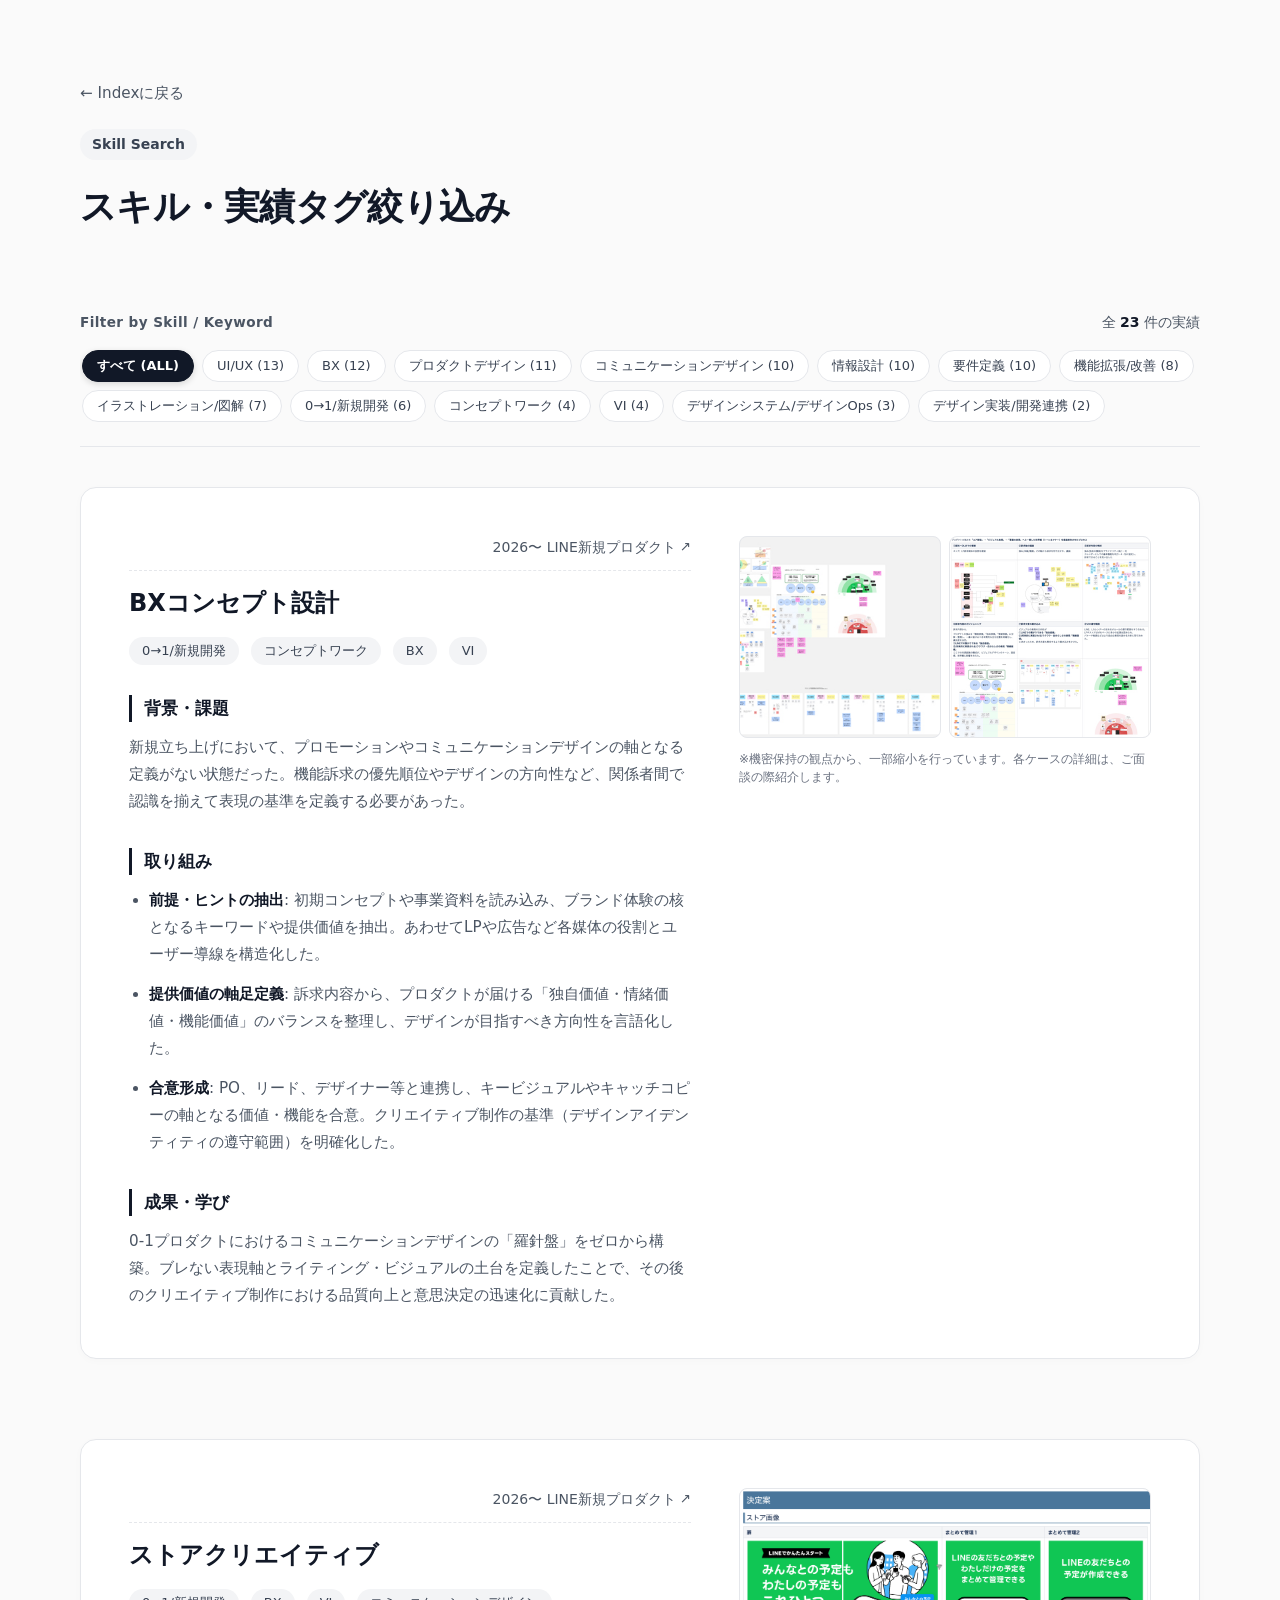
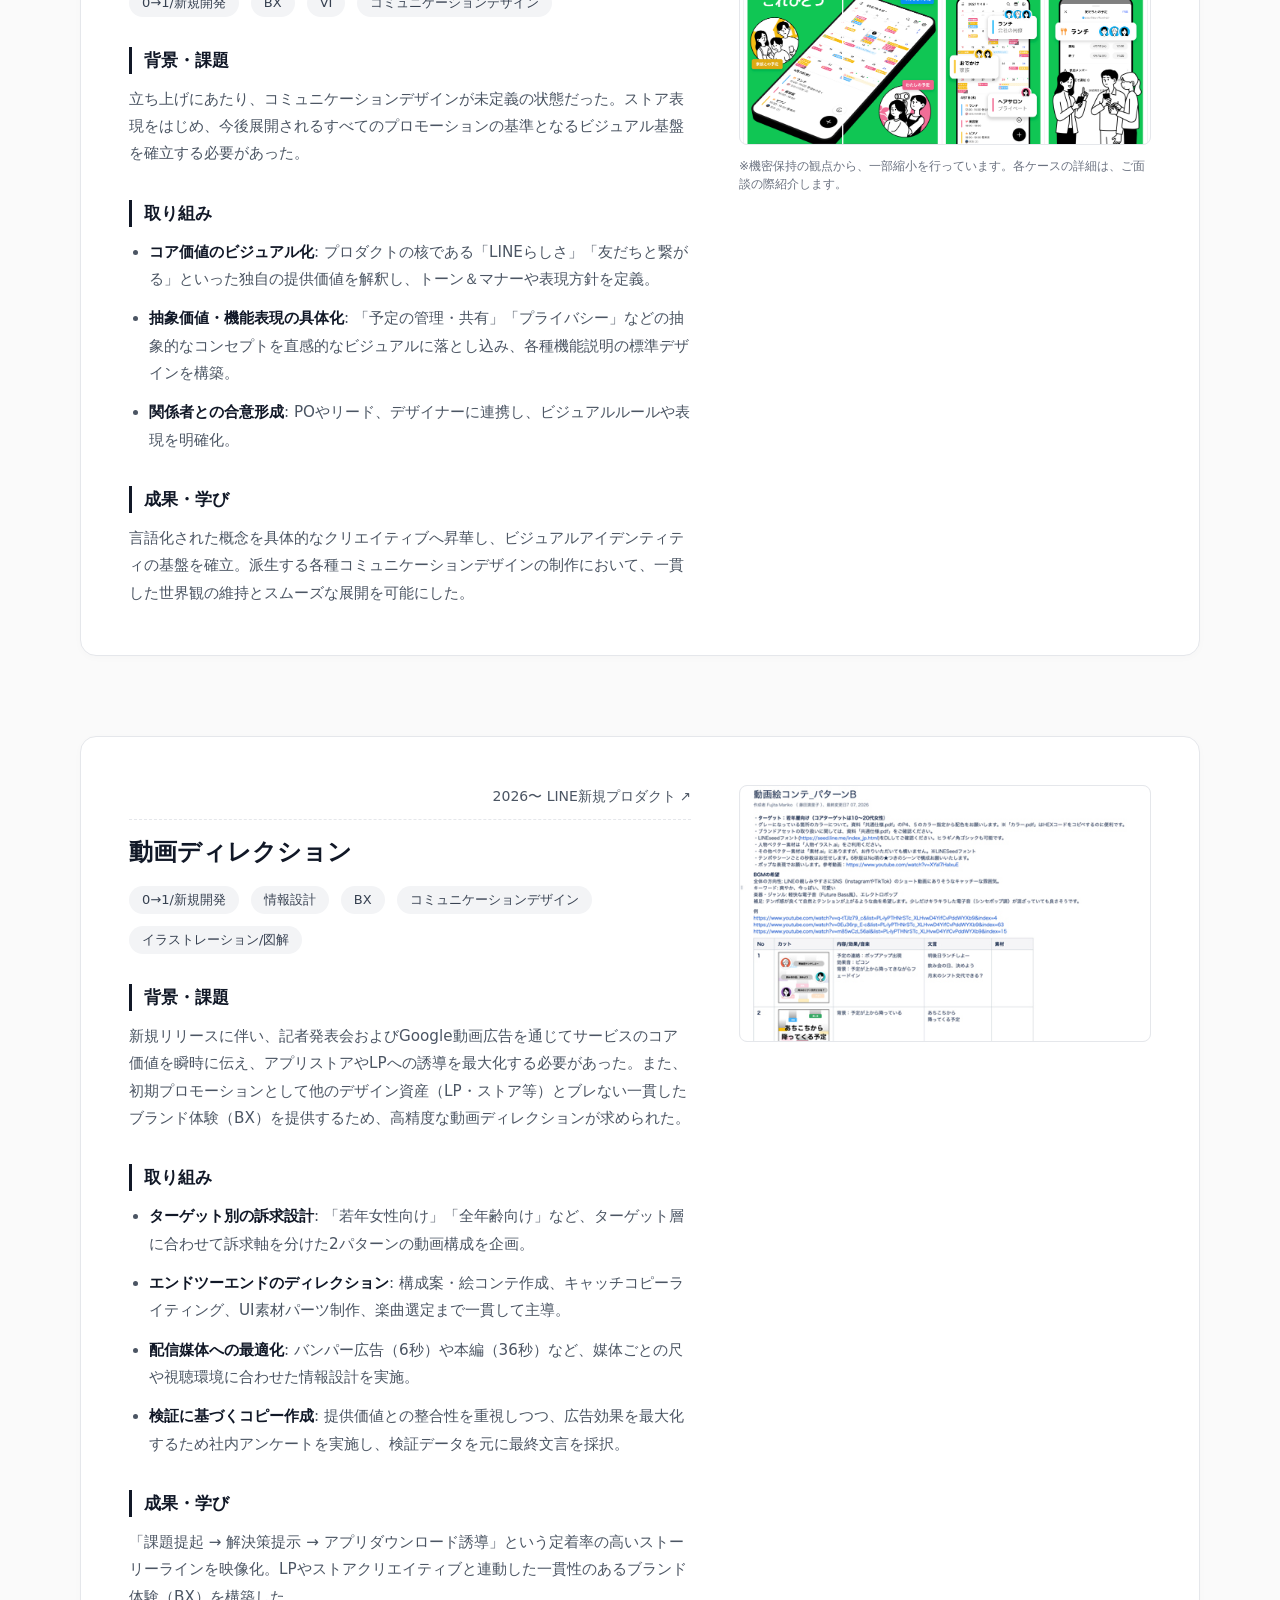
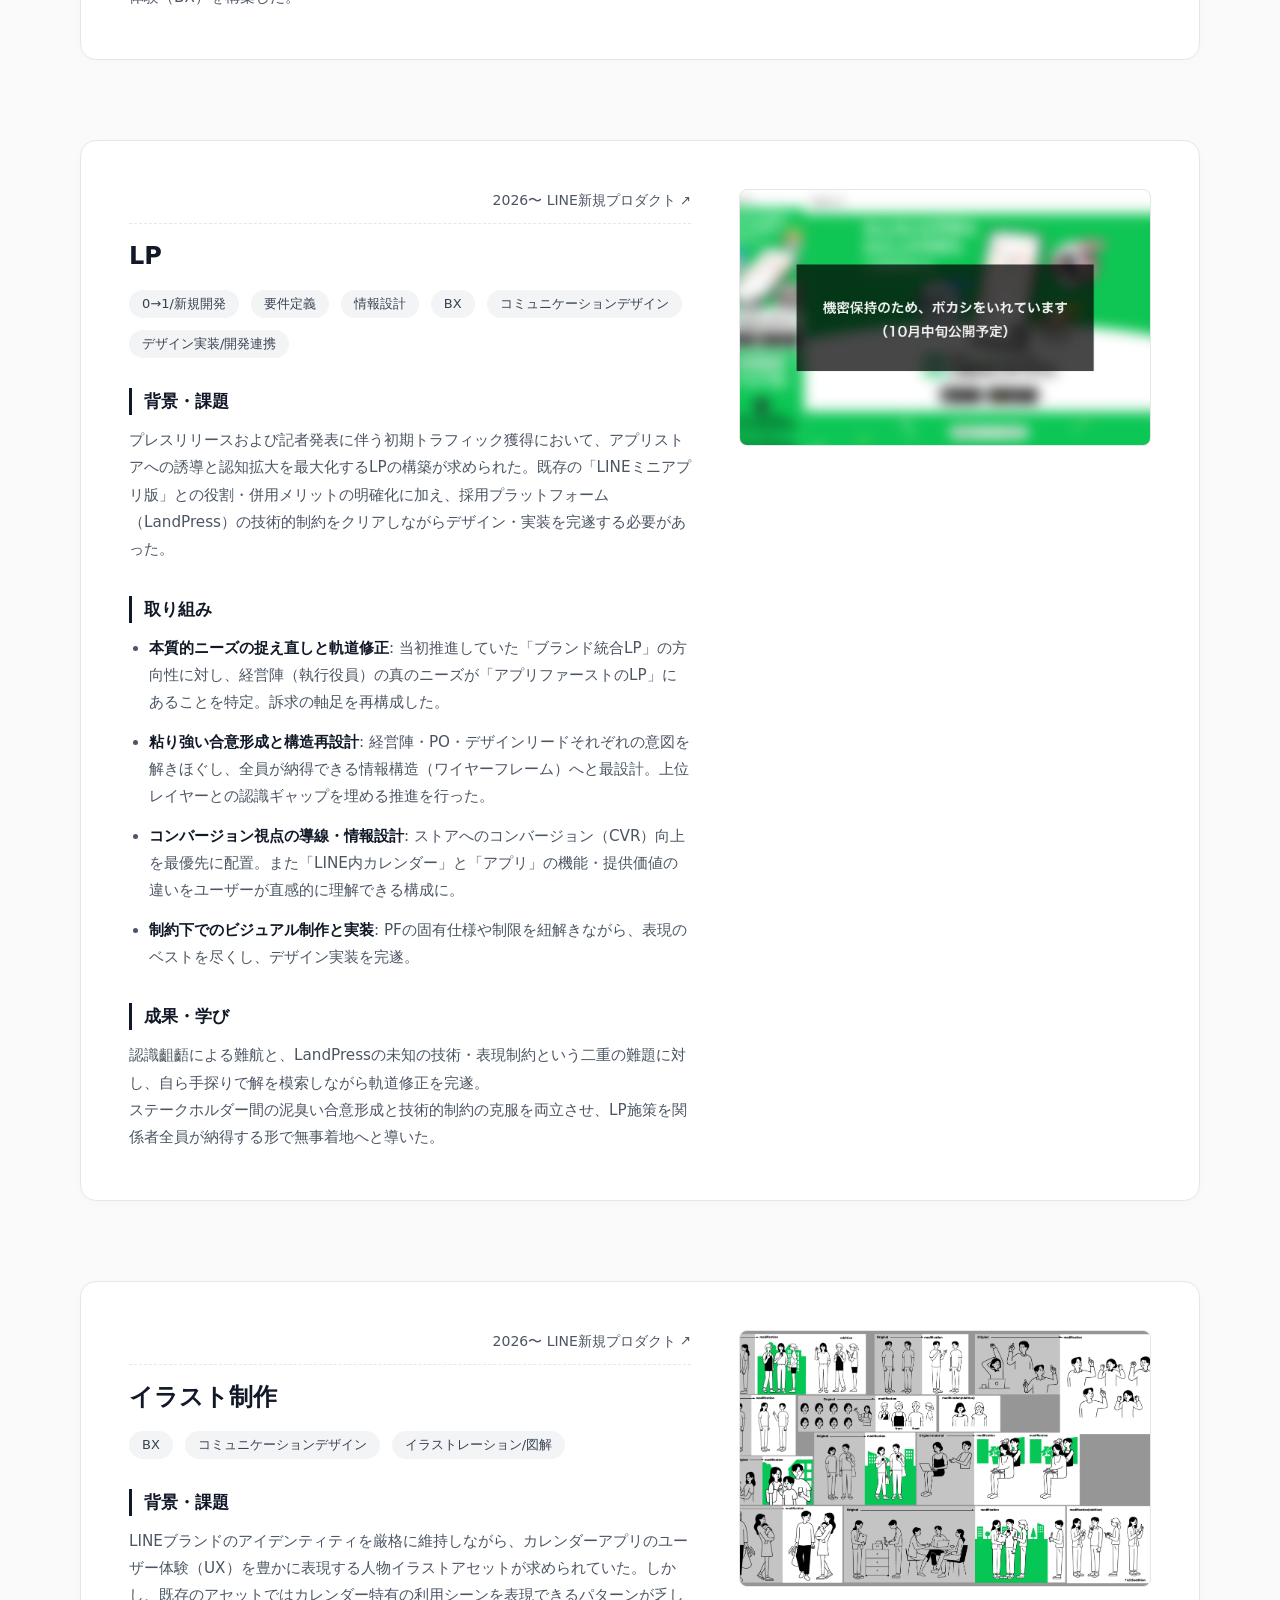
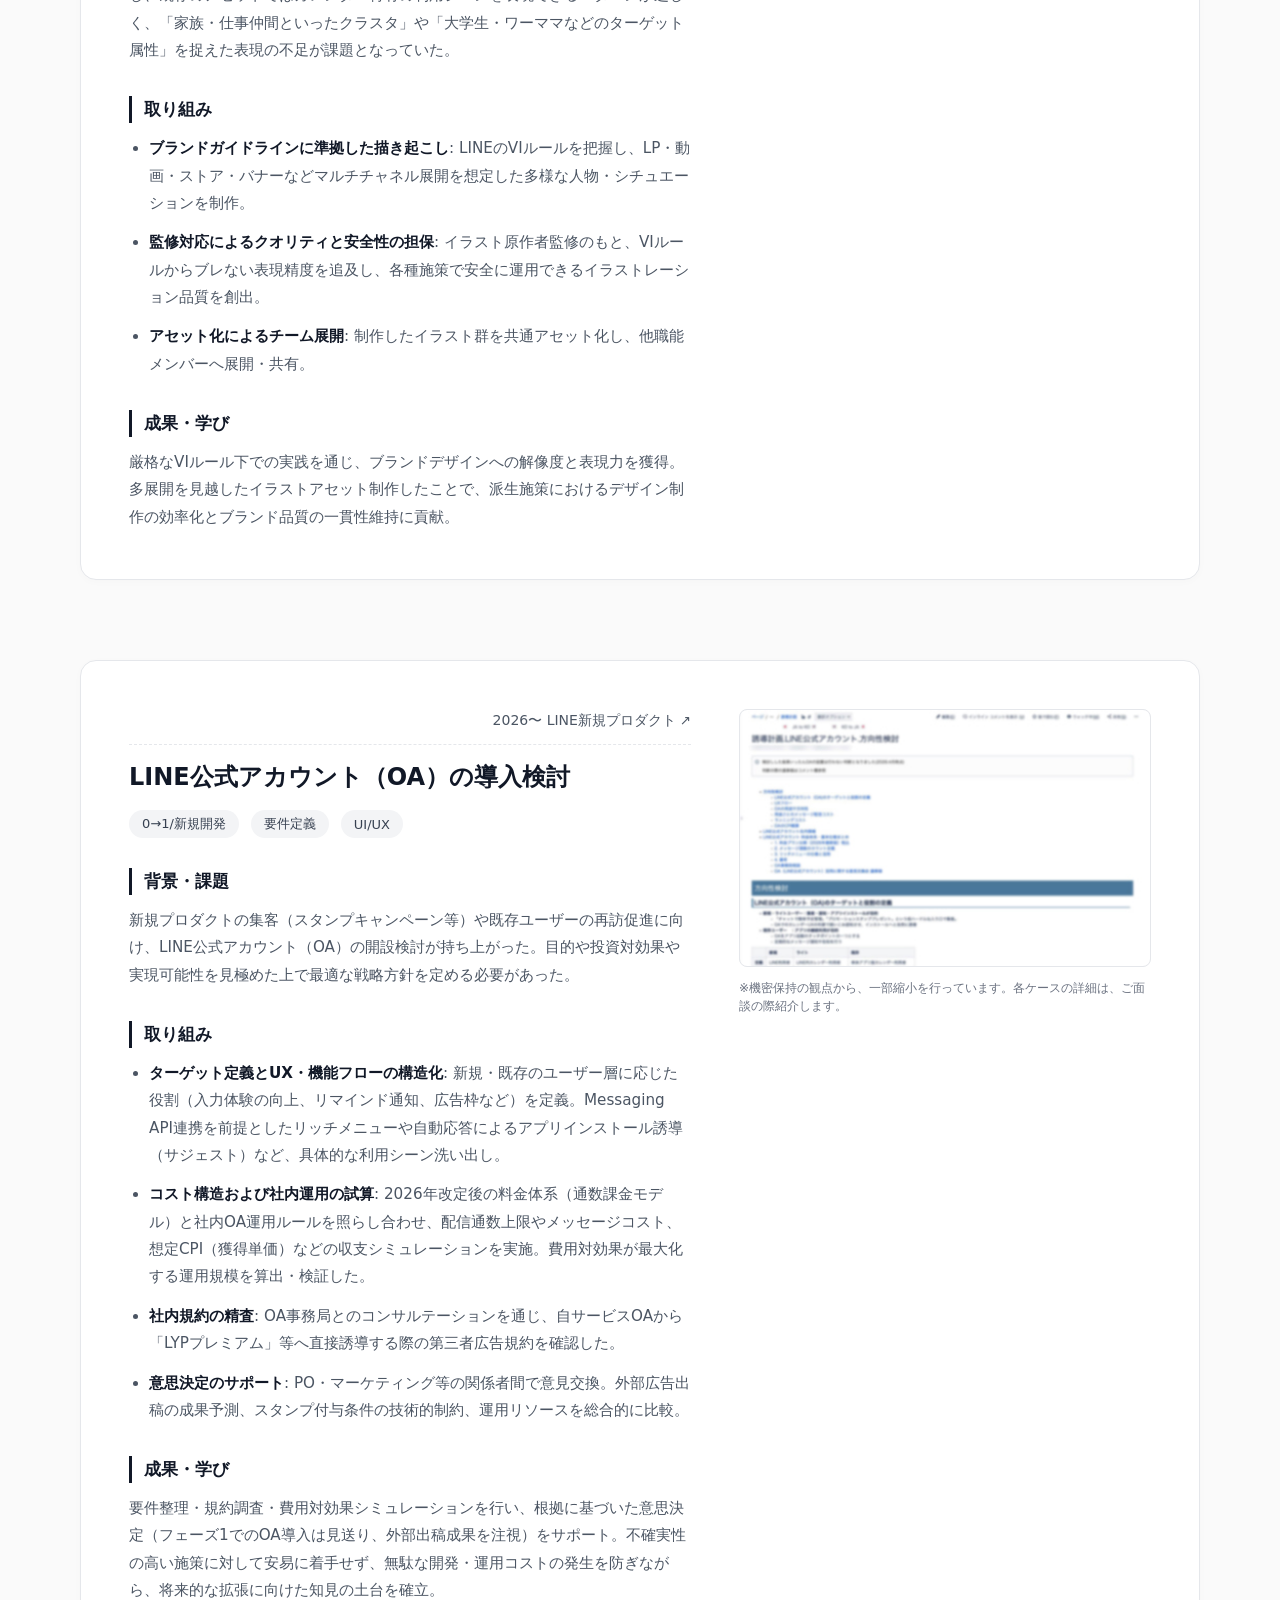
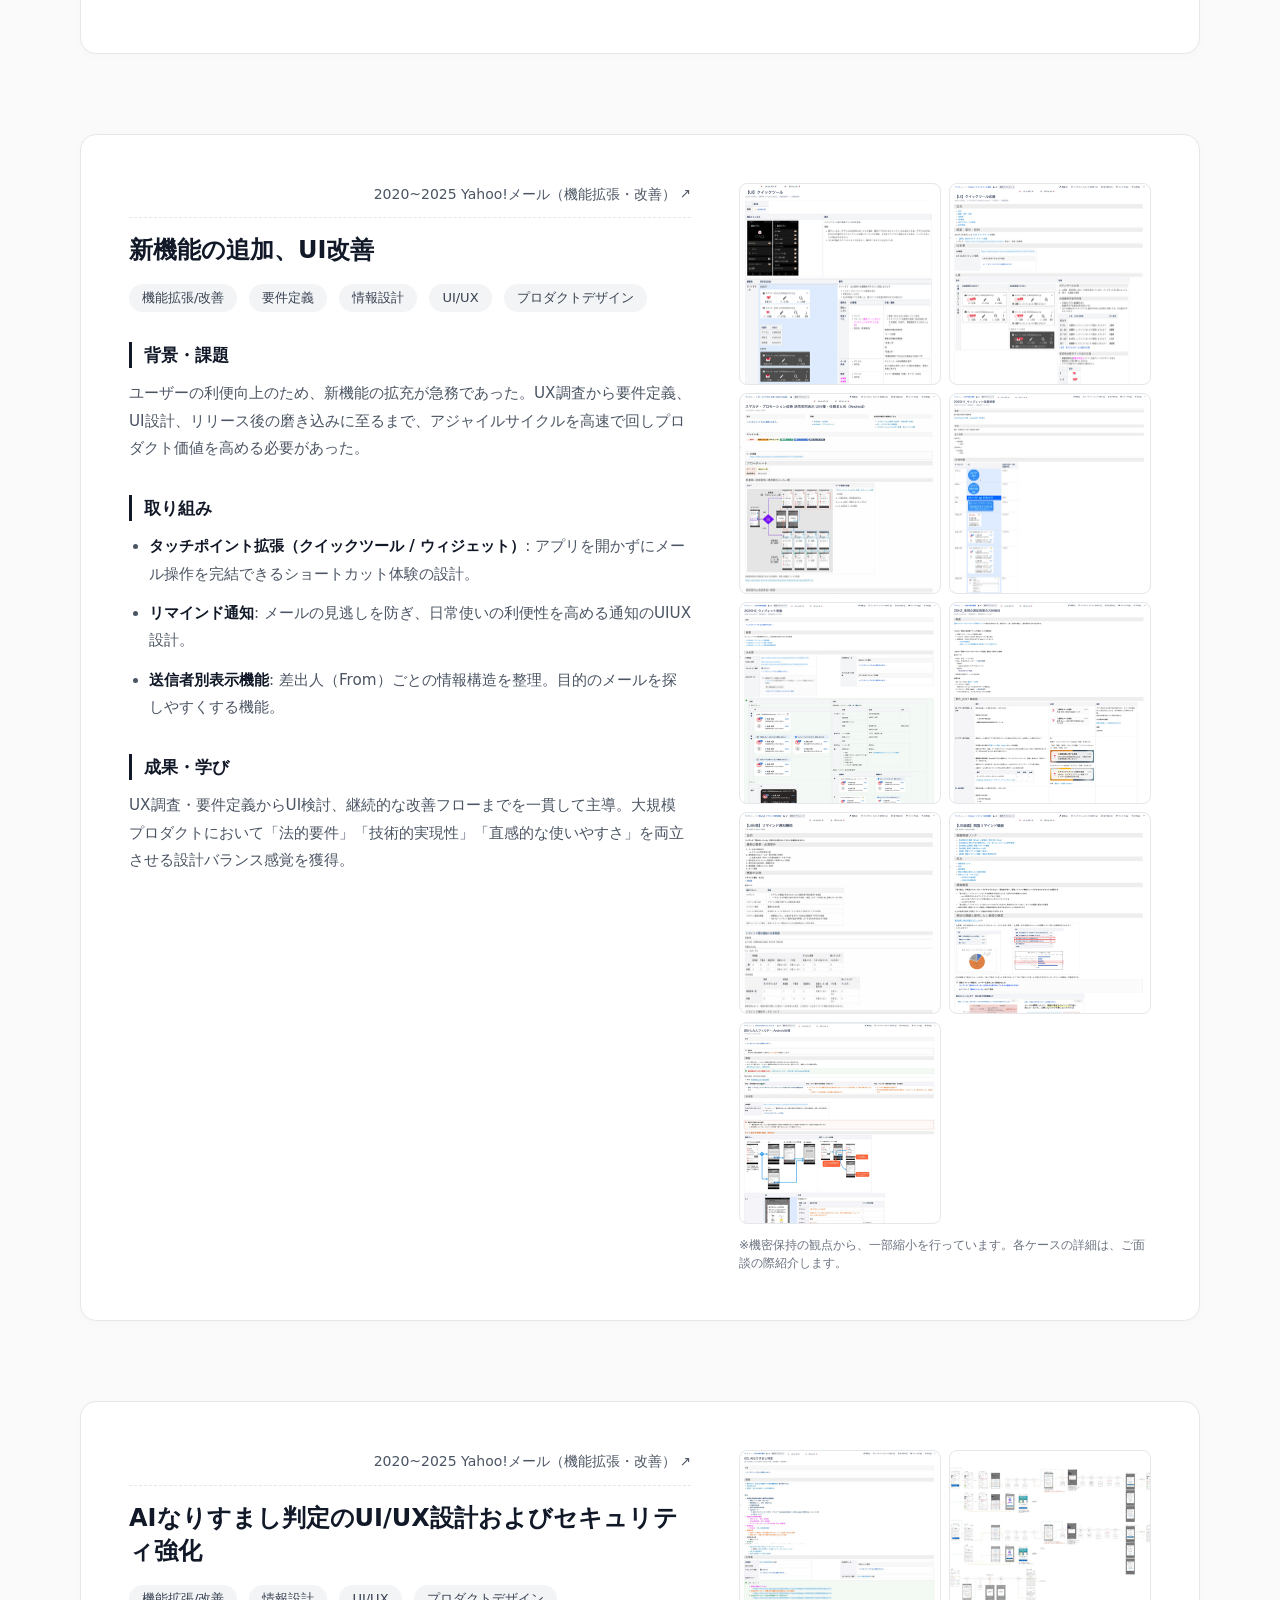
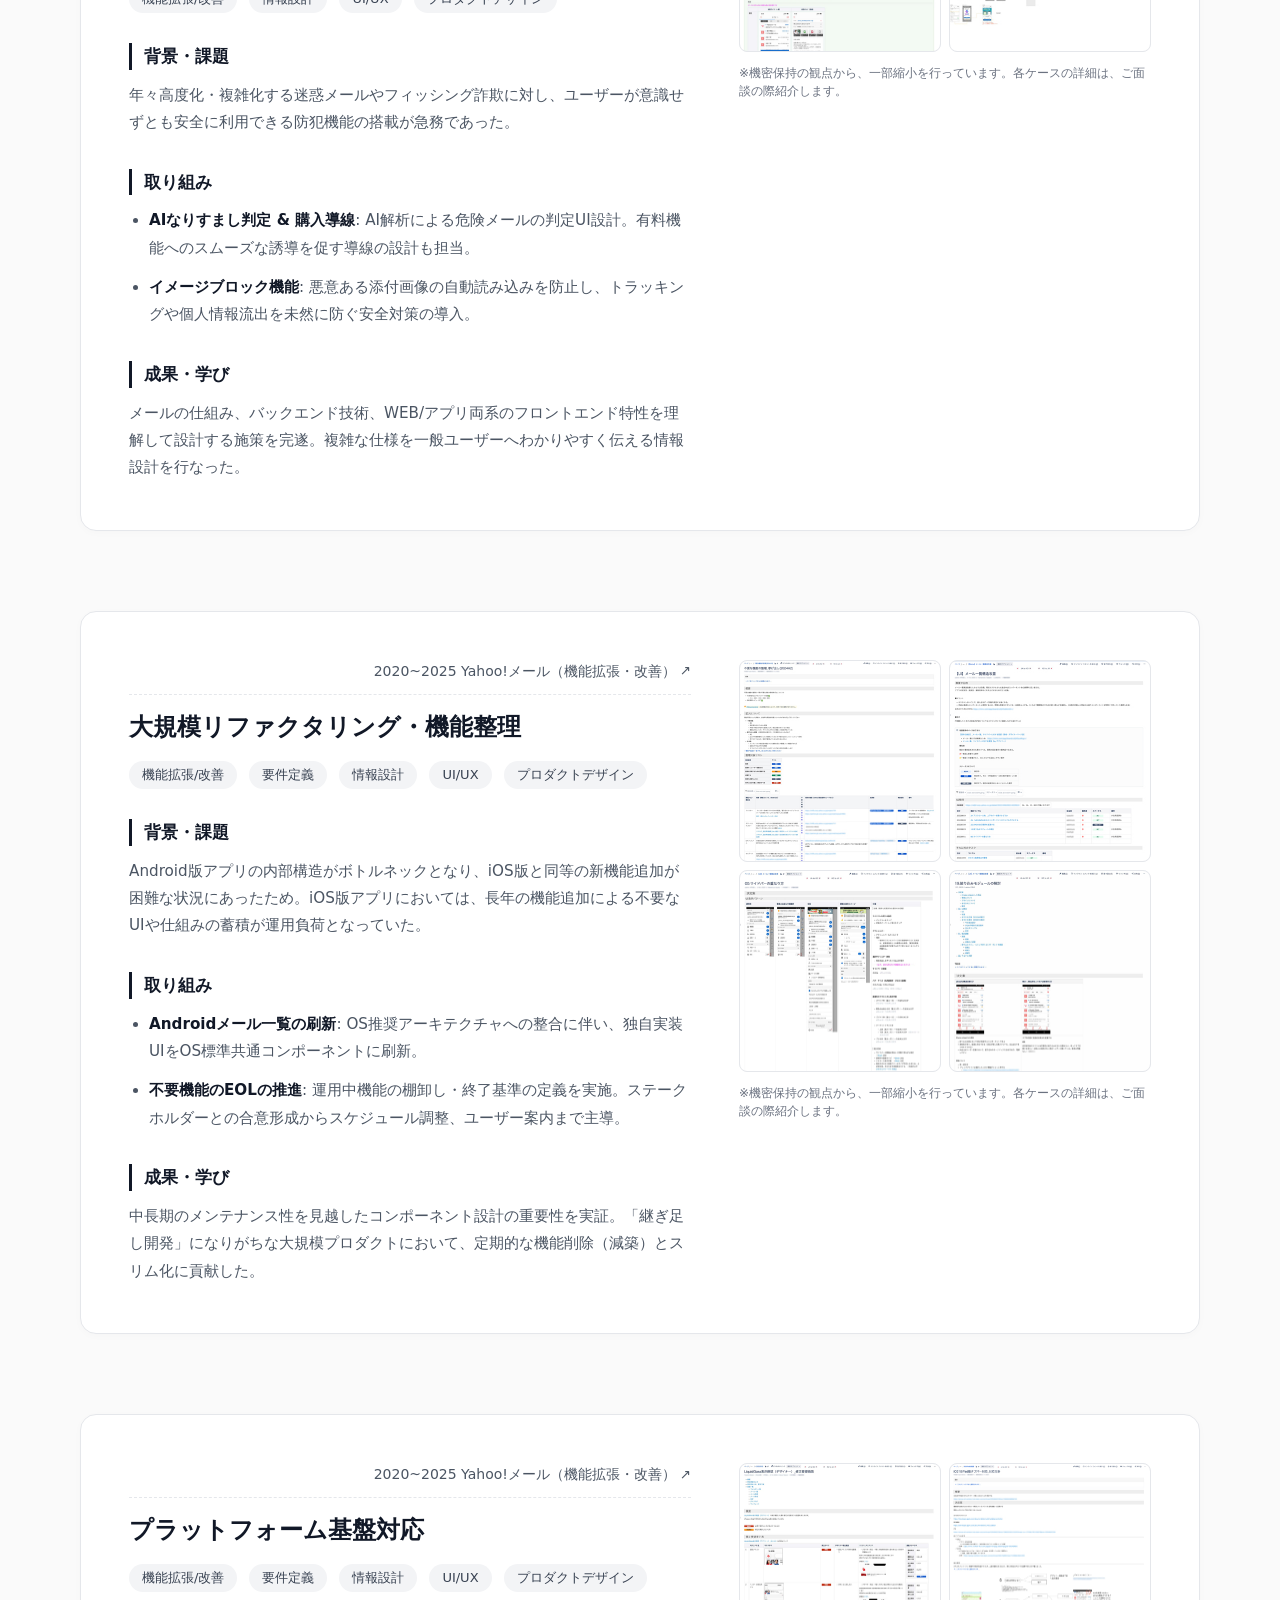
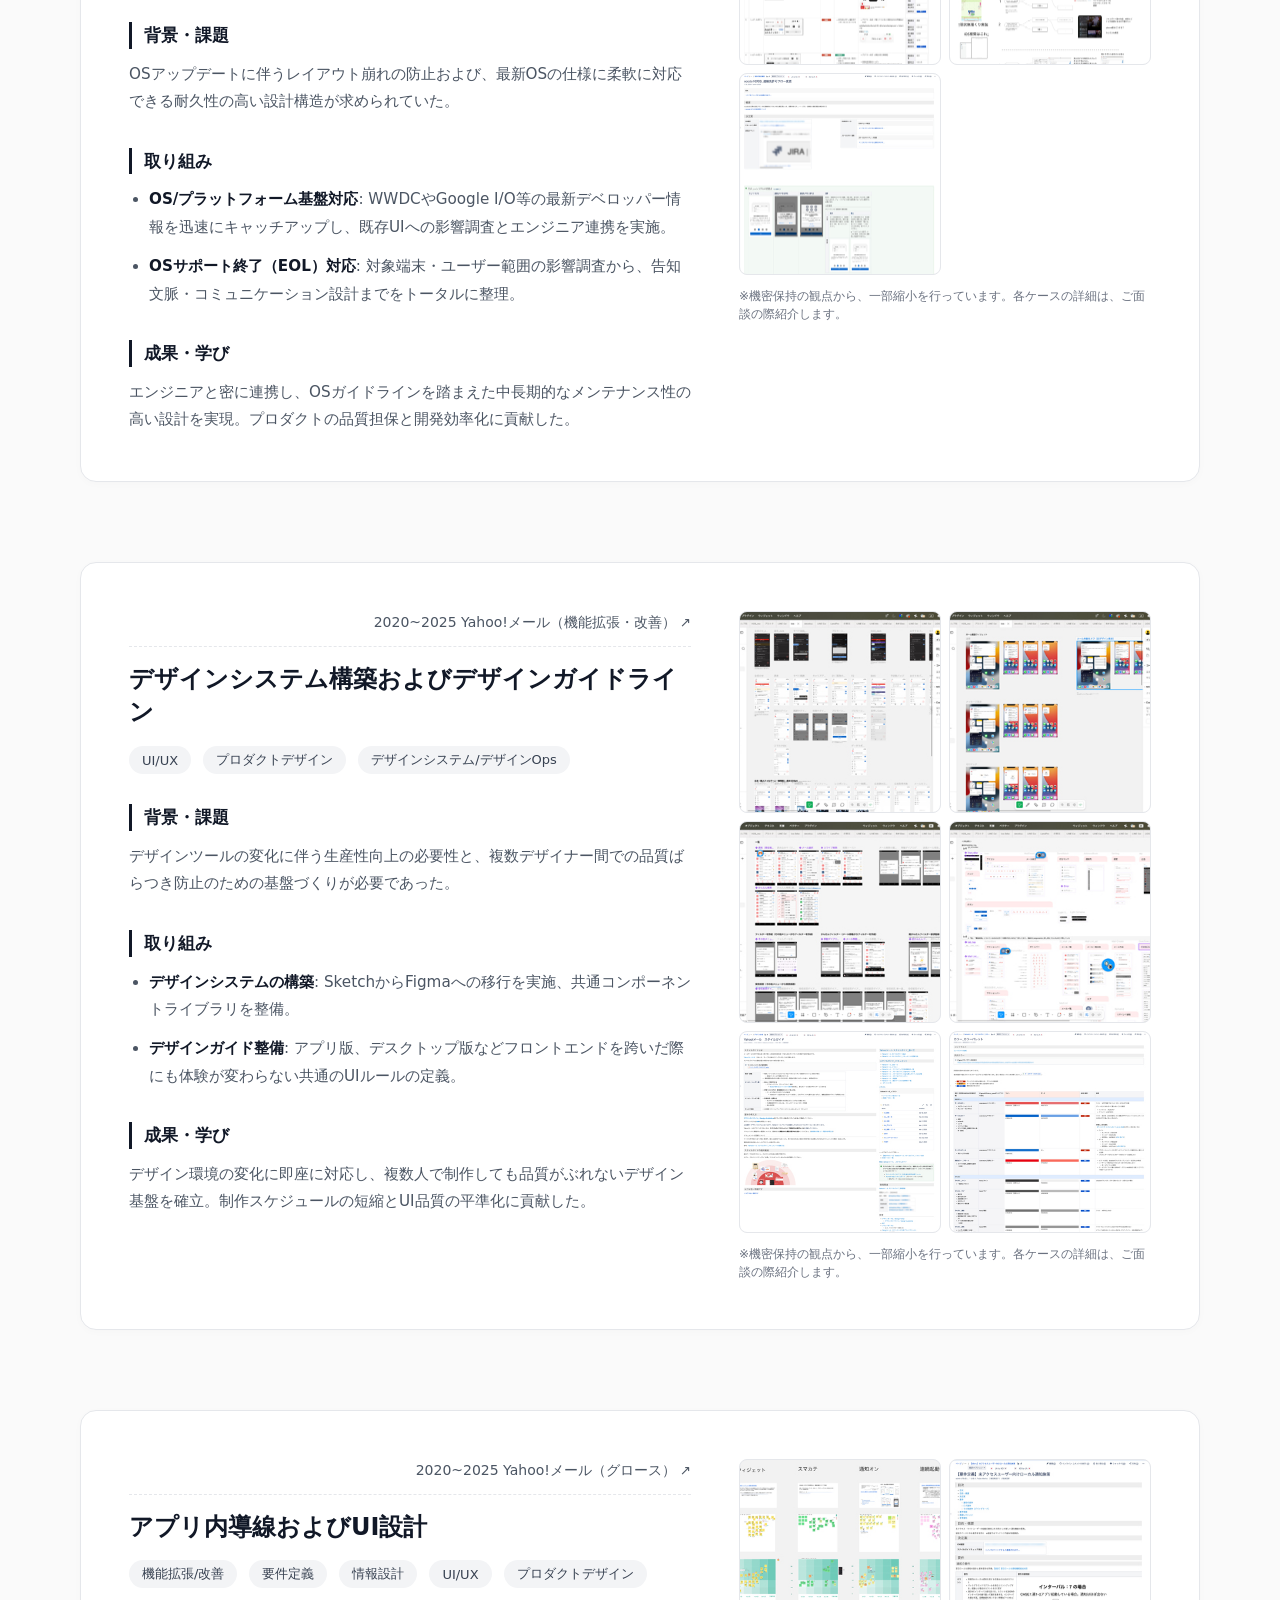
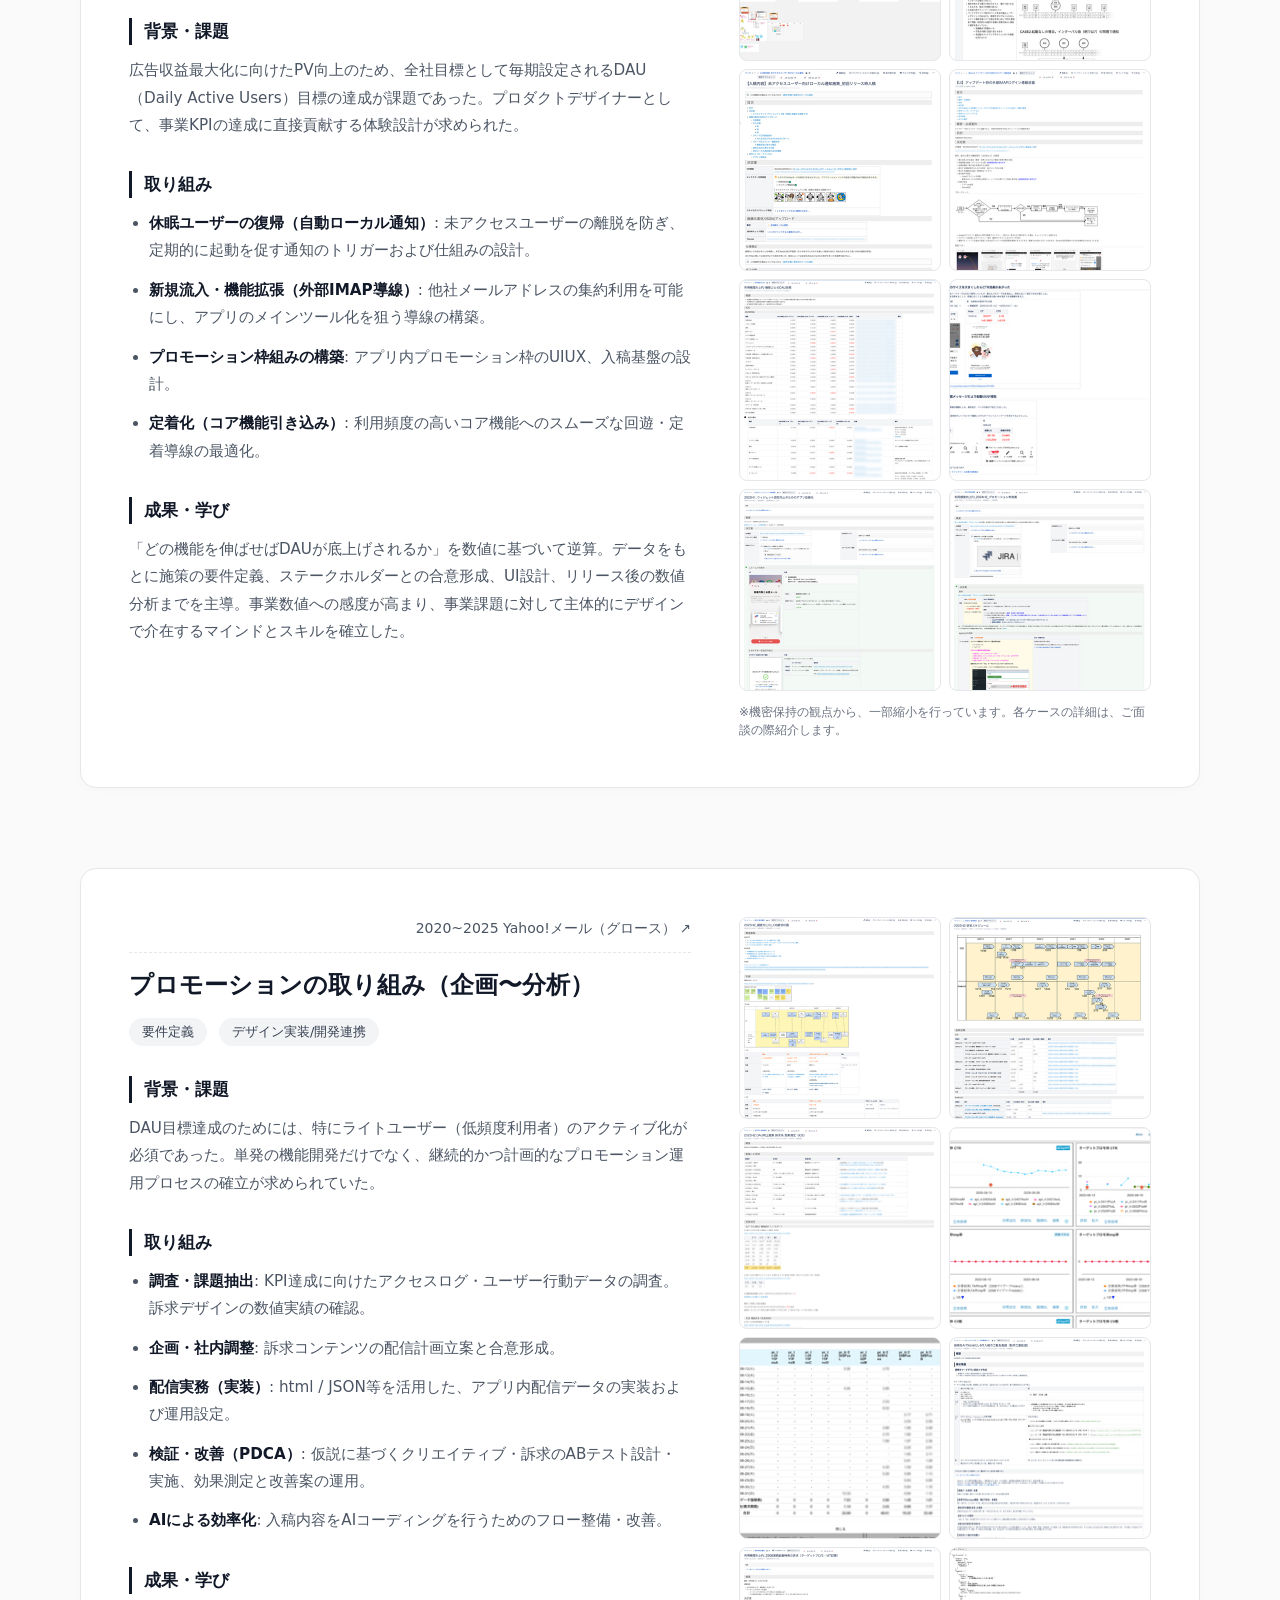
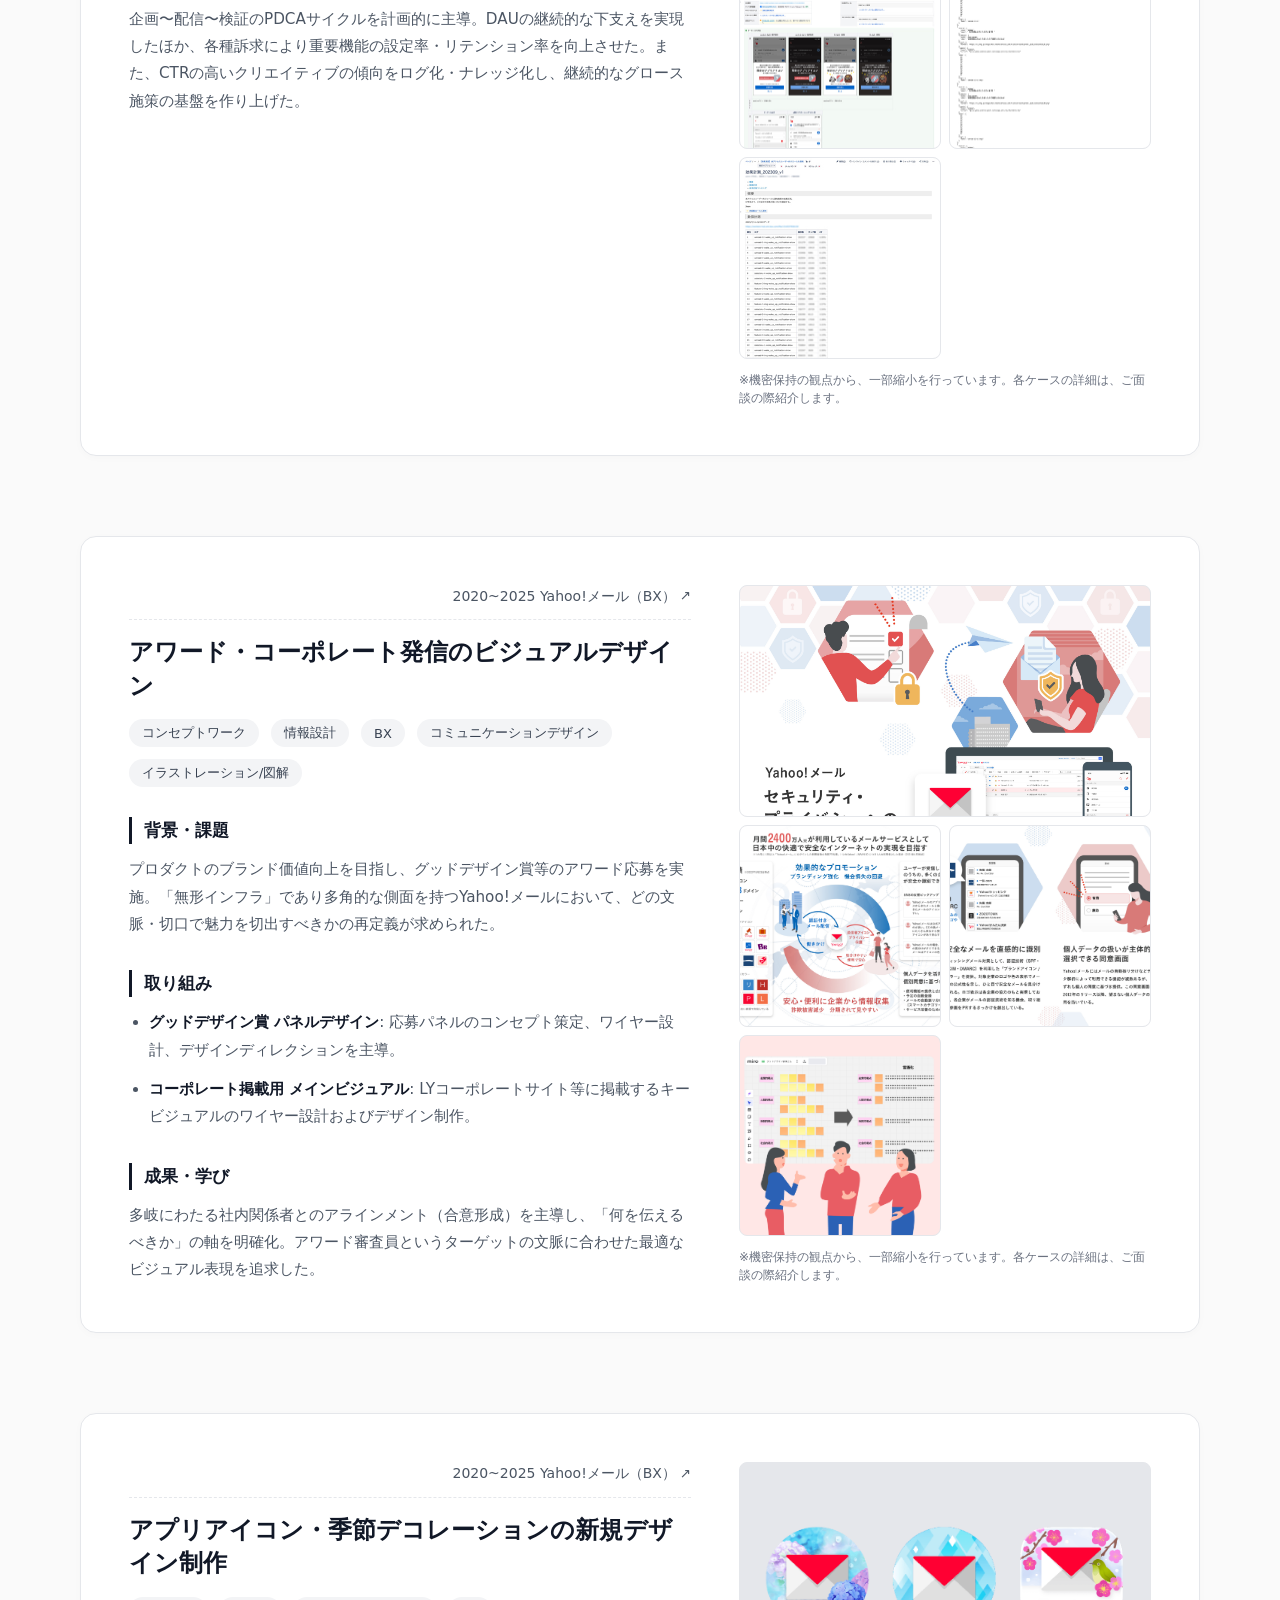
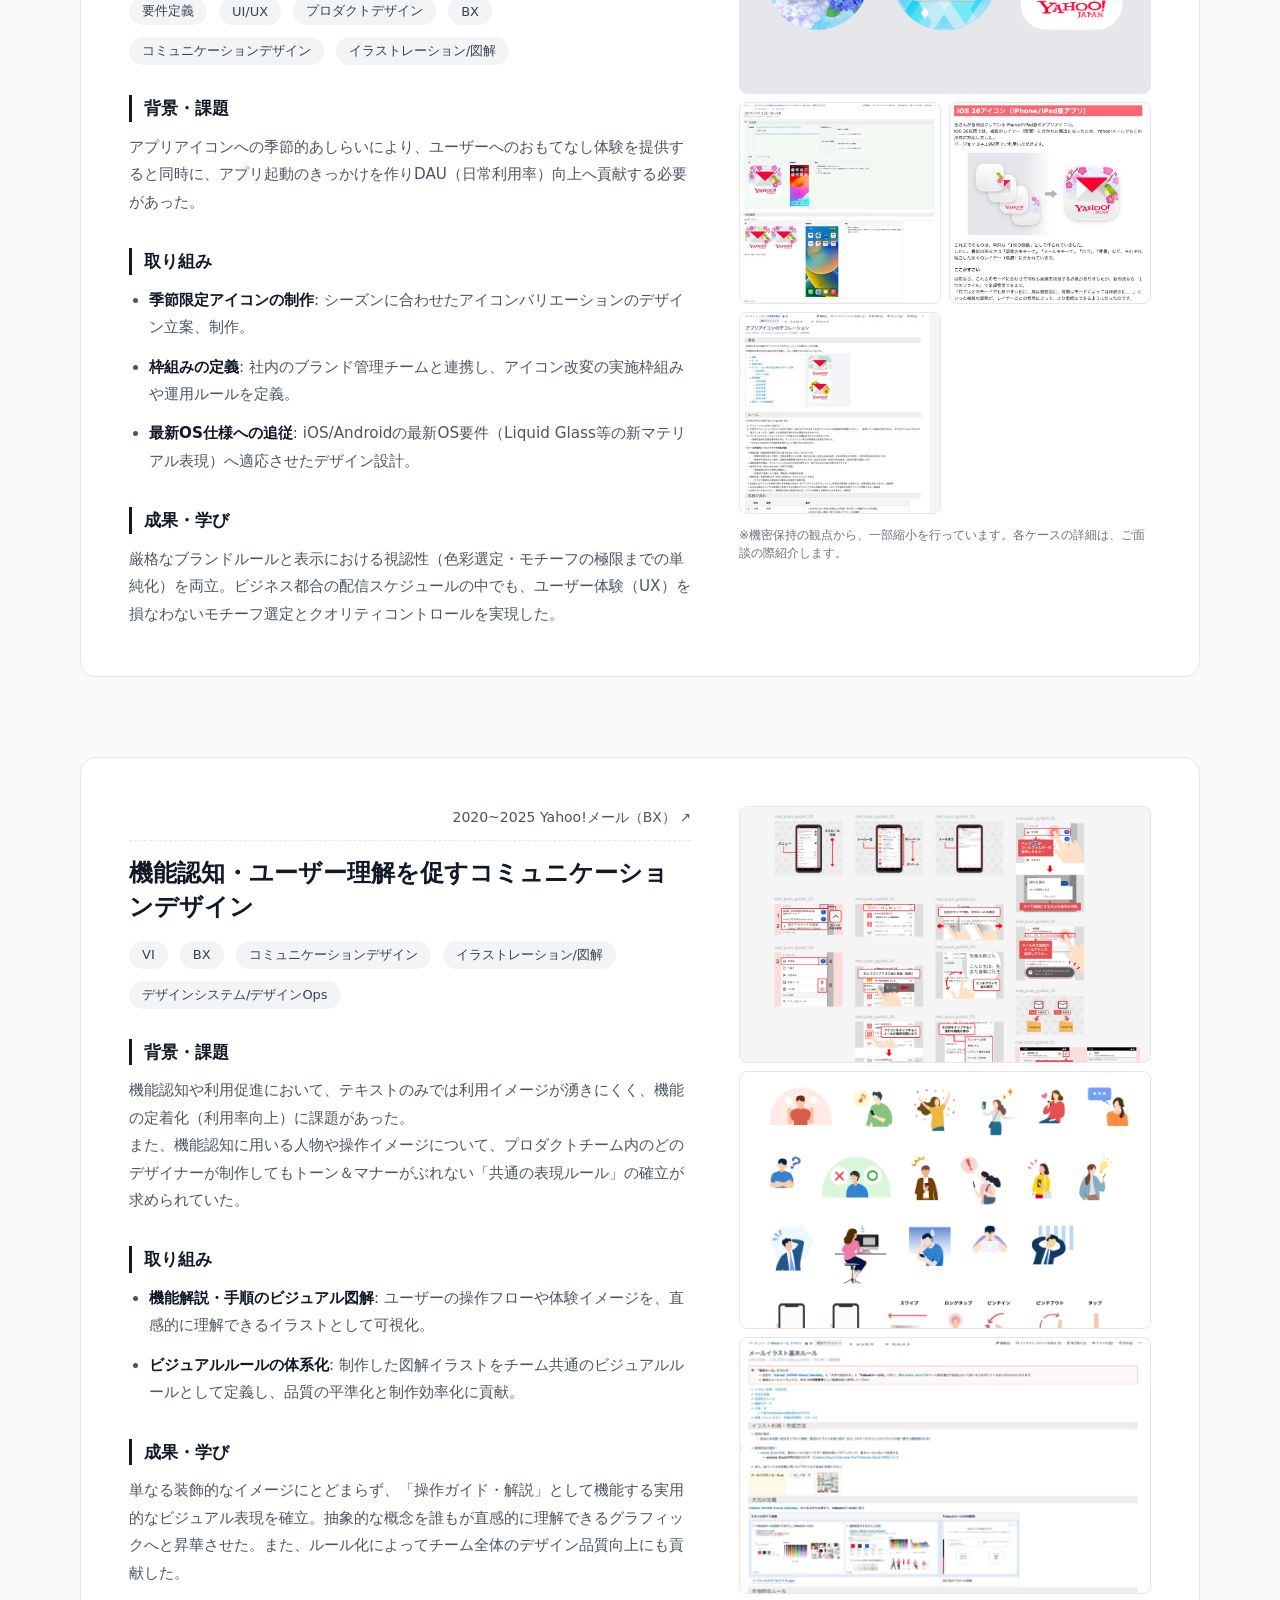
==== commit 8953a1cf: "コード修正やyカレの独自詳細ページの追加" ====
--- a/skills.html
+++ b/skills.html
@@ -912,9 +912,9 @@
         <div class="case-gallery">
           <div class="bento-grid" data-count="3">
             <img src="./images/ycalendar02_1.png" alt="Yahoo!ブランドへの統合とリブランディング（2016）" class="bento-img" onerror="this.src='data:image/svg+xml;utf8,<svg xmlns=\'http://www.w3.org/2000/svg\' width=\'100%\' height=\'100%\' style=\'background:%23F3F4F6\'></svg>'">
-            <img src="./images/ycalendar02_3.jpg" alt="Yahoo!ブランドへの統合とリブランディング（2016）" class="bento-img" onerror="this.src='data:image/svg+xml;utf8,<svg xmlns=\'http://www.w3.org/2000/svg\' width=\'100%\' height=\'100%\' style=\'background:%23F3F4F6\'></svg>'">
-            <img src="./images/ycalendar02_4.png" alt="Yahoo!ブランドへの統合とリブランディング（2016）" class="bento-img" onerror="this.src='data:image/svg+xml;utf8,<svg xmlns=\'http://www.w3.org/2000/svg\' width=\'100%\' height=\'100%\' style=\'background:%23F3F4F6\'></svg>'">
-            <img src="./images/ycalendar02_5.jpg" alt="Yahoo!ブランドへの統合とリブランディング（2016）" class="bento-img" onerror="this.src='data:image/svg+xml;utf8,<svg xmlns=\'http://www.w3.org/2000/svg\' width=\'100%\' height=\'100%\' style=\'background:%23F3F4F6\'></svg>'">
+            <img src="./images/ycalendar02_2.jpg" alt="Yahoo!ブランドへの統合とリブランディング（2016）" class="bento-img" onerror="this.src='data:image/svg+xml;utf8,<svg xmlns=\'http://www.w3.org/2000/svg\' width=\'100%\' height=\'100%\' style=\'background:%23F3F4F6\'></svg>'">
+            <img src="./images/ycalendar02_3.png" alt="Yahoo!ブランドへの統合とリブランディング（2016）" class="bento-img" onerror="this.src='data:image/svg+xml;utf8,<svg xmlns=\'http://www.w3.org/2000/svg\' width=\'100%\' height=\'100%\' style=\'background:%23F3F4F6\'></svg>'">
+            <img src="./images/ycalendar02_4.jpg" alt="Yahoo!ブランドへの統合とリブランディング（2016）" class="bento-img" onerror="this.src='data:image/svg+xml;utf8,<svg xmlns=\'http://www.w3.org/2000/svg\' width=\'100%\' height=\'100%\' style=\'background:%23F3F4F6\'></svg>'">
           </div>
           <p class="gallery-caption">※機密保持の観点から、一部縮小を行っています。各ケースの詳細は、ご面談の際紹介します。</p>
         </div>
--- a/css/style.css
+++ b/css/style.css
@@ -570,3 +570,41 @@
   display: block;
 }
 
+
+/* Sticky Header */
+.sticky-header {
+  position: fixed;
+  top: 0;
+  left: 0;
+  right: 0;
+  z-index: 50;
+  background-color: rgba(255, 255, 255, 0.9);
+  backdrop-filter: blur(8px);
+  -webkit-backdrop-filter: blur(8px);
+  border-bottom: 1px solid var(--card-border);
+}
+
+.sticky-header-inner {
+  max-width: 1200px;
+  margin: 0 auto;
+  padding: 24px;
+}
+
+@media (min-width: 768px) {
+  .sticky-header-inner {
+    padding: 24px 40px;
+  }
+}
+
+.sticky-header .back-link {
+  margin-bottom: 0;
+}
+
+body.has-sticky-header .container {
+  padding-top: 100px;
+}
+@media (min-width: 768px) {
+  body.has-sticky-header .container {
+    padding-top: 120px;
+  }
+}
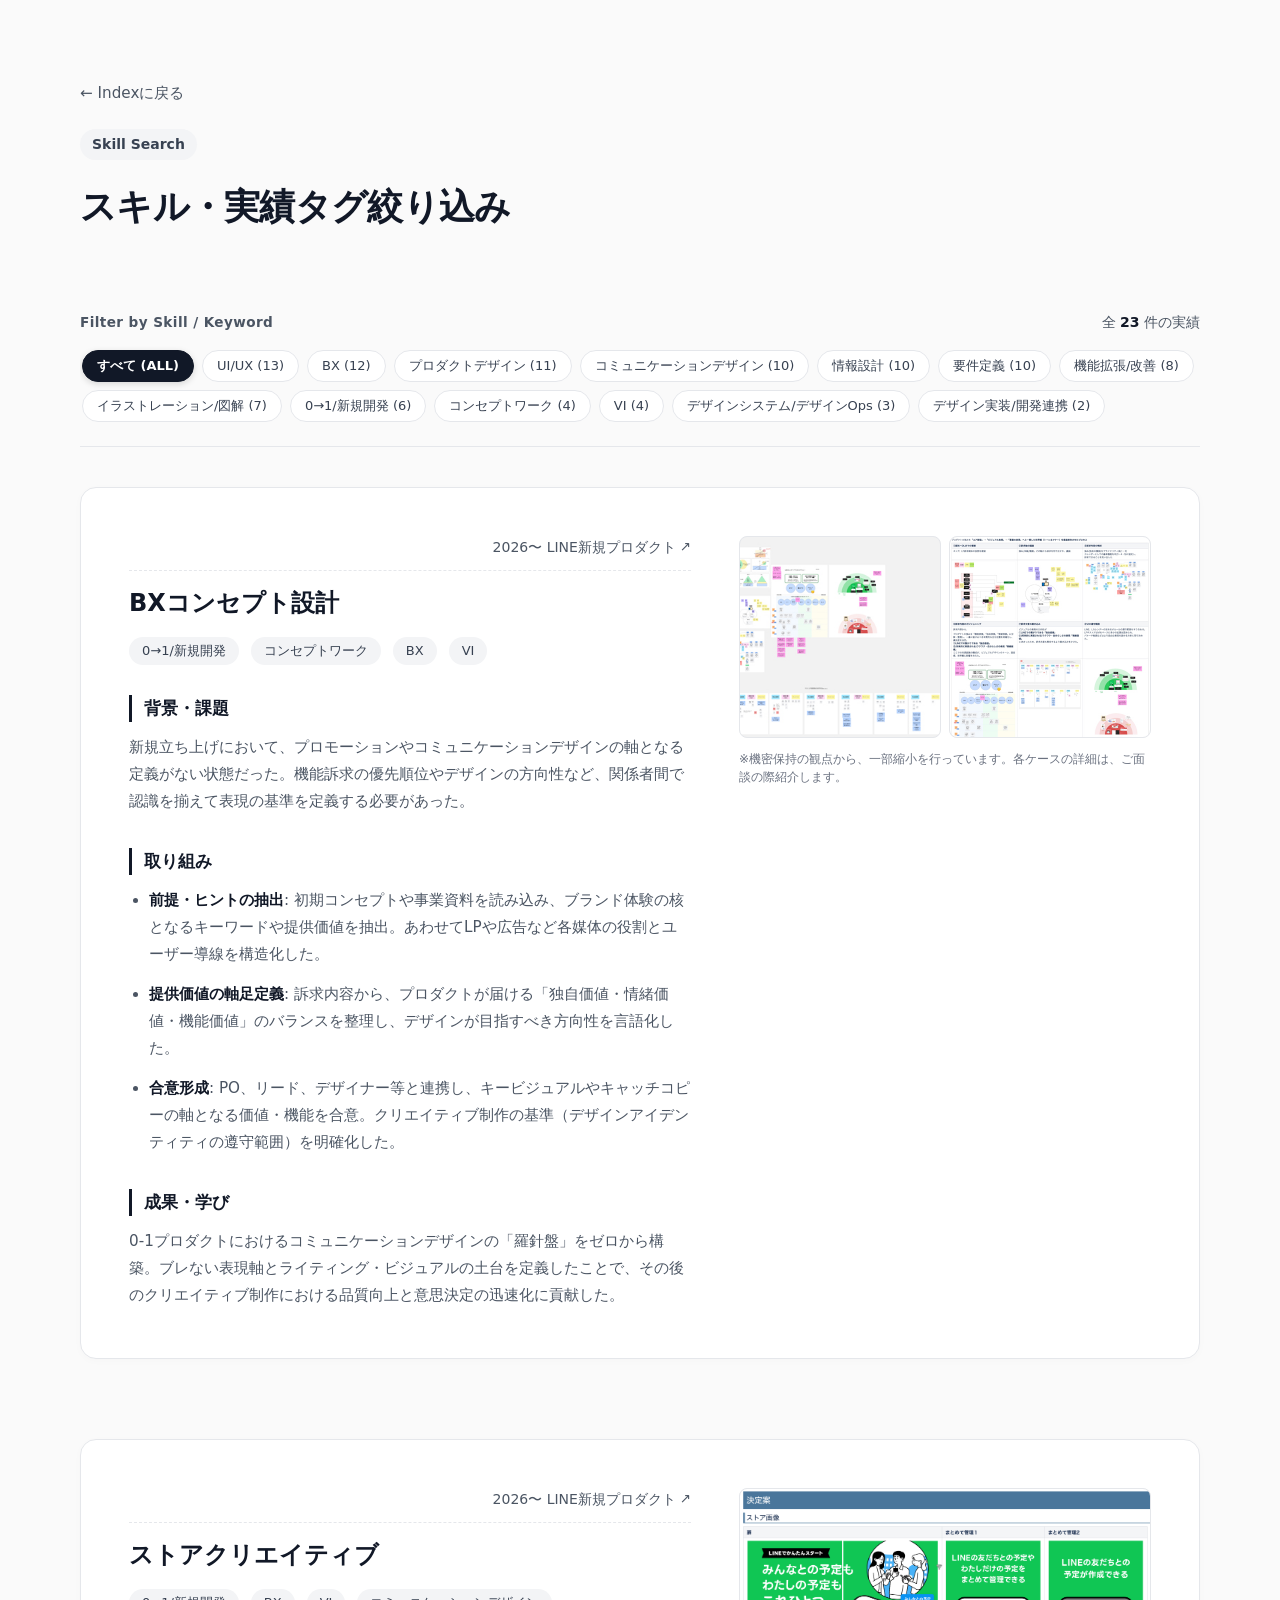
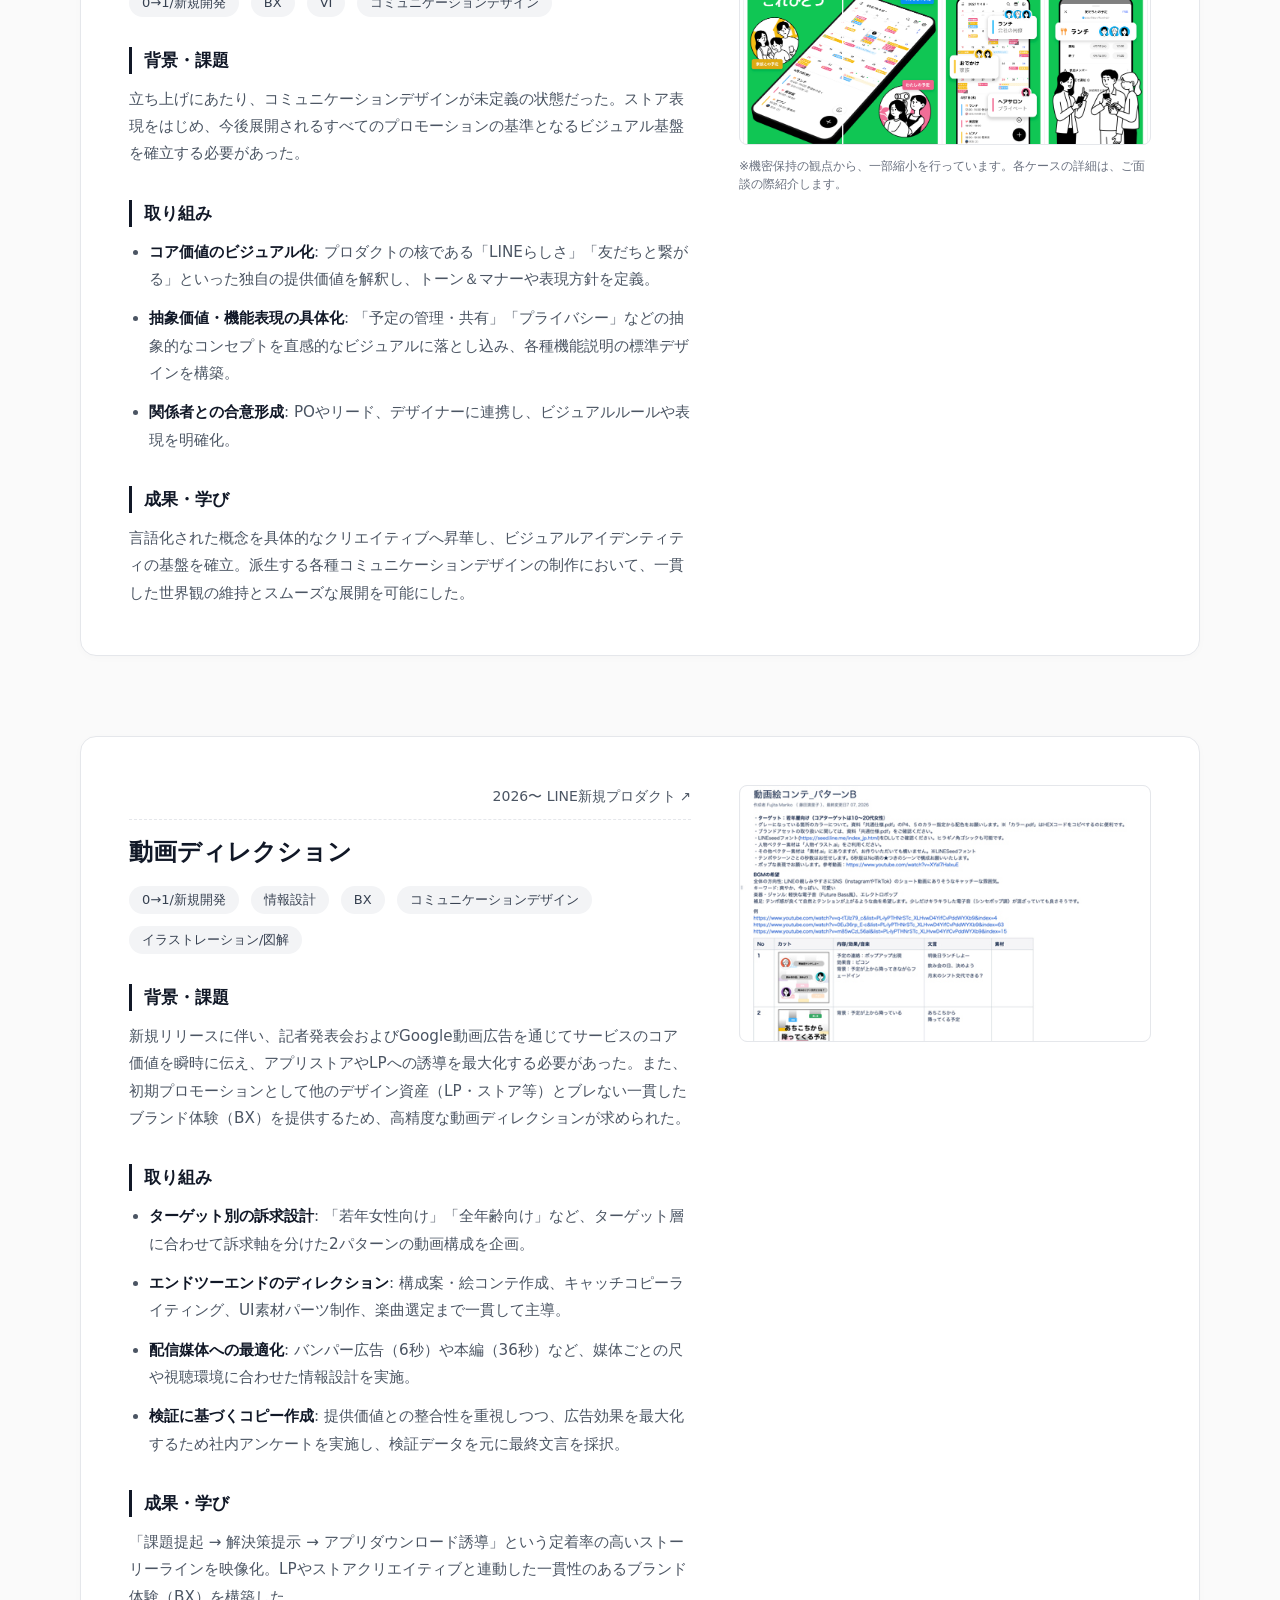
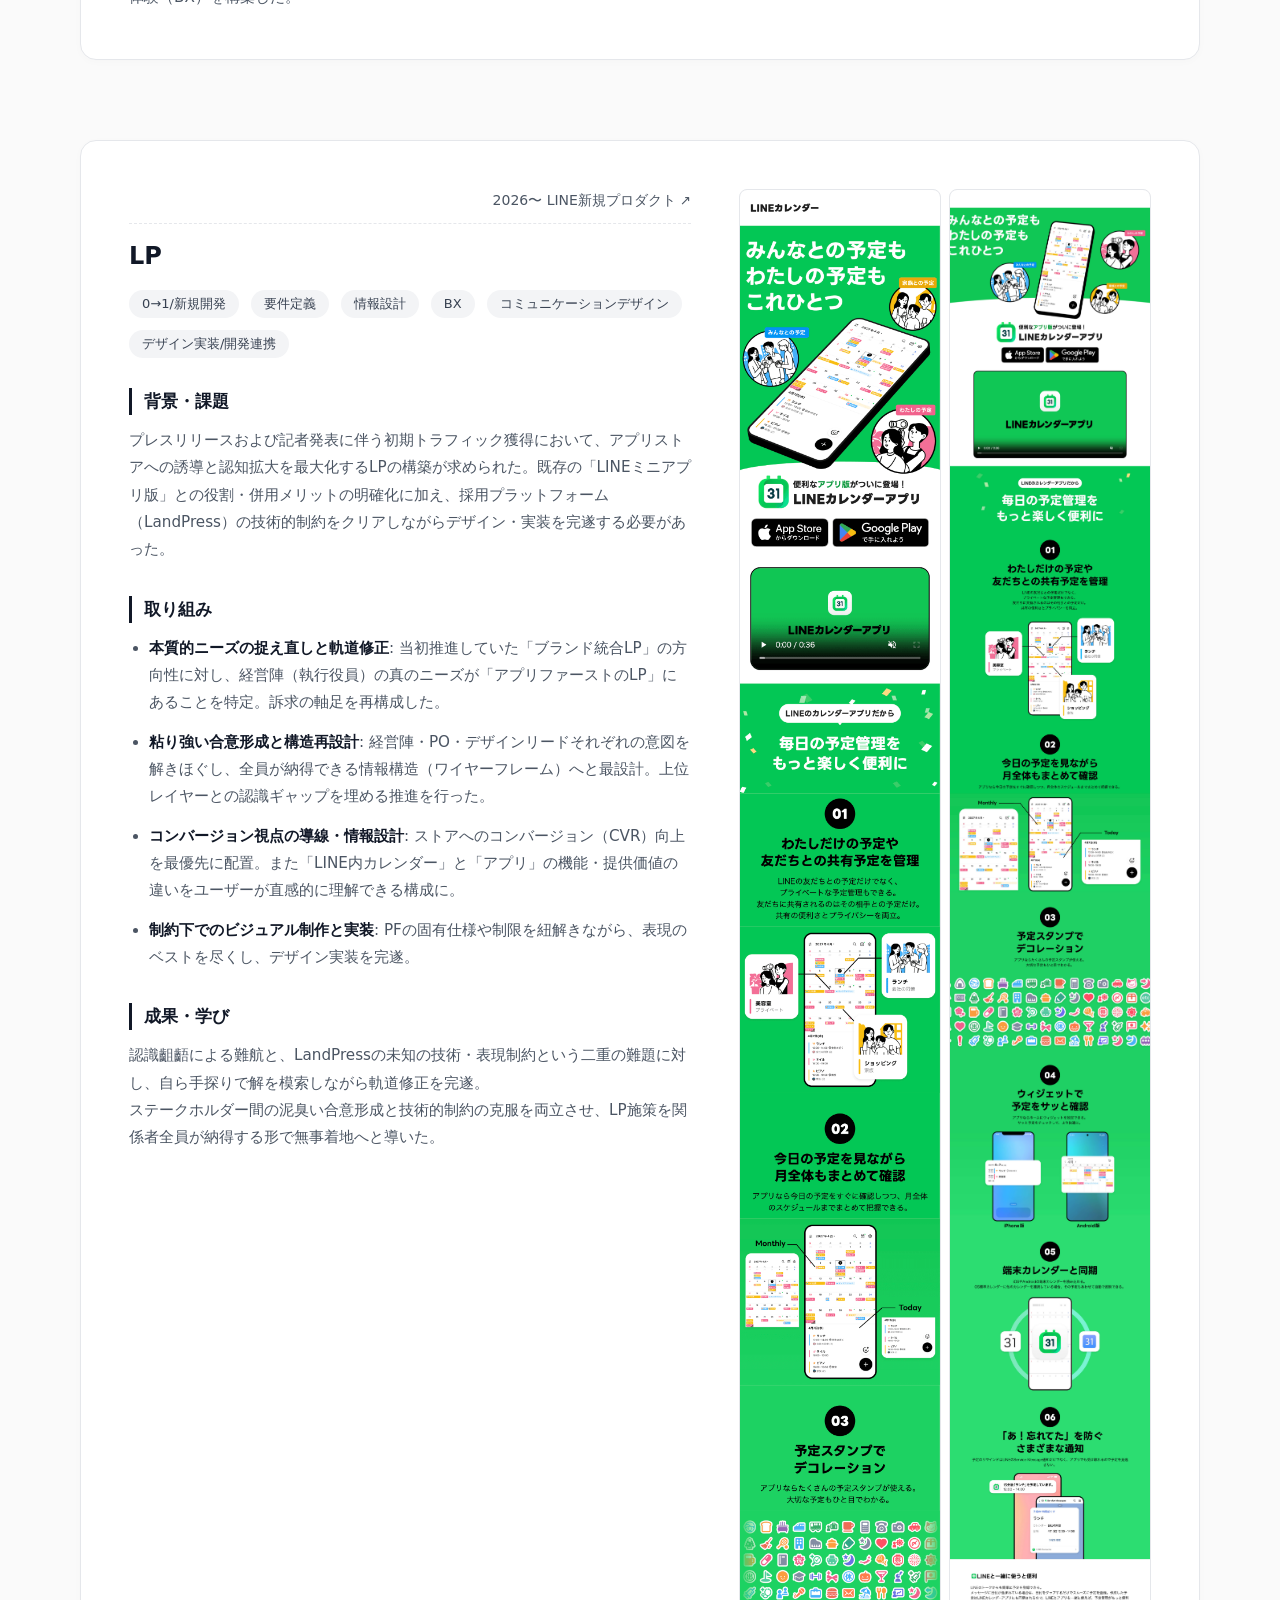
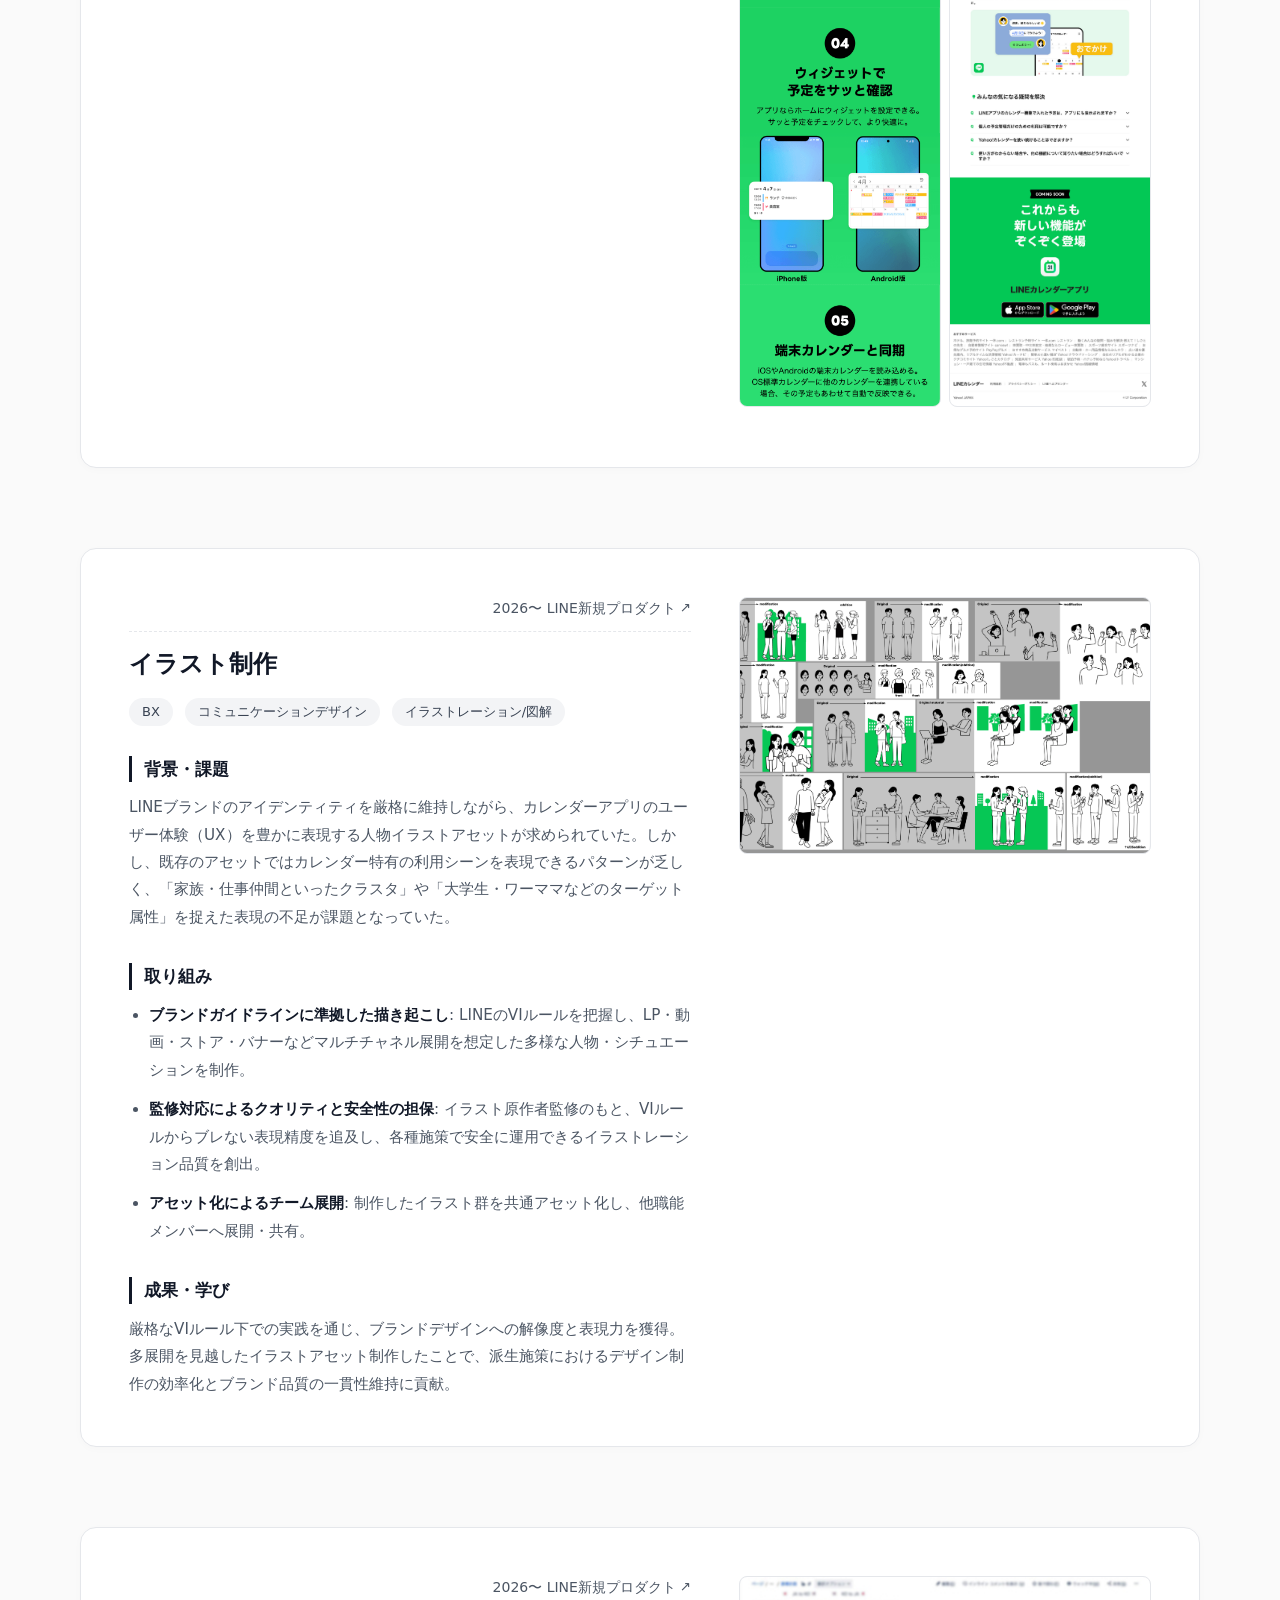
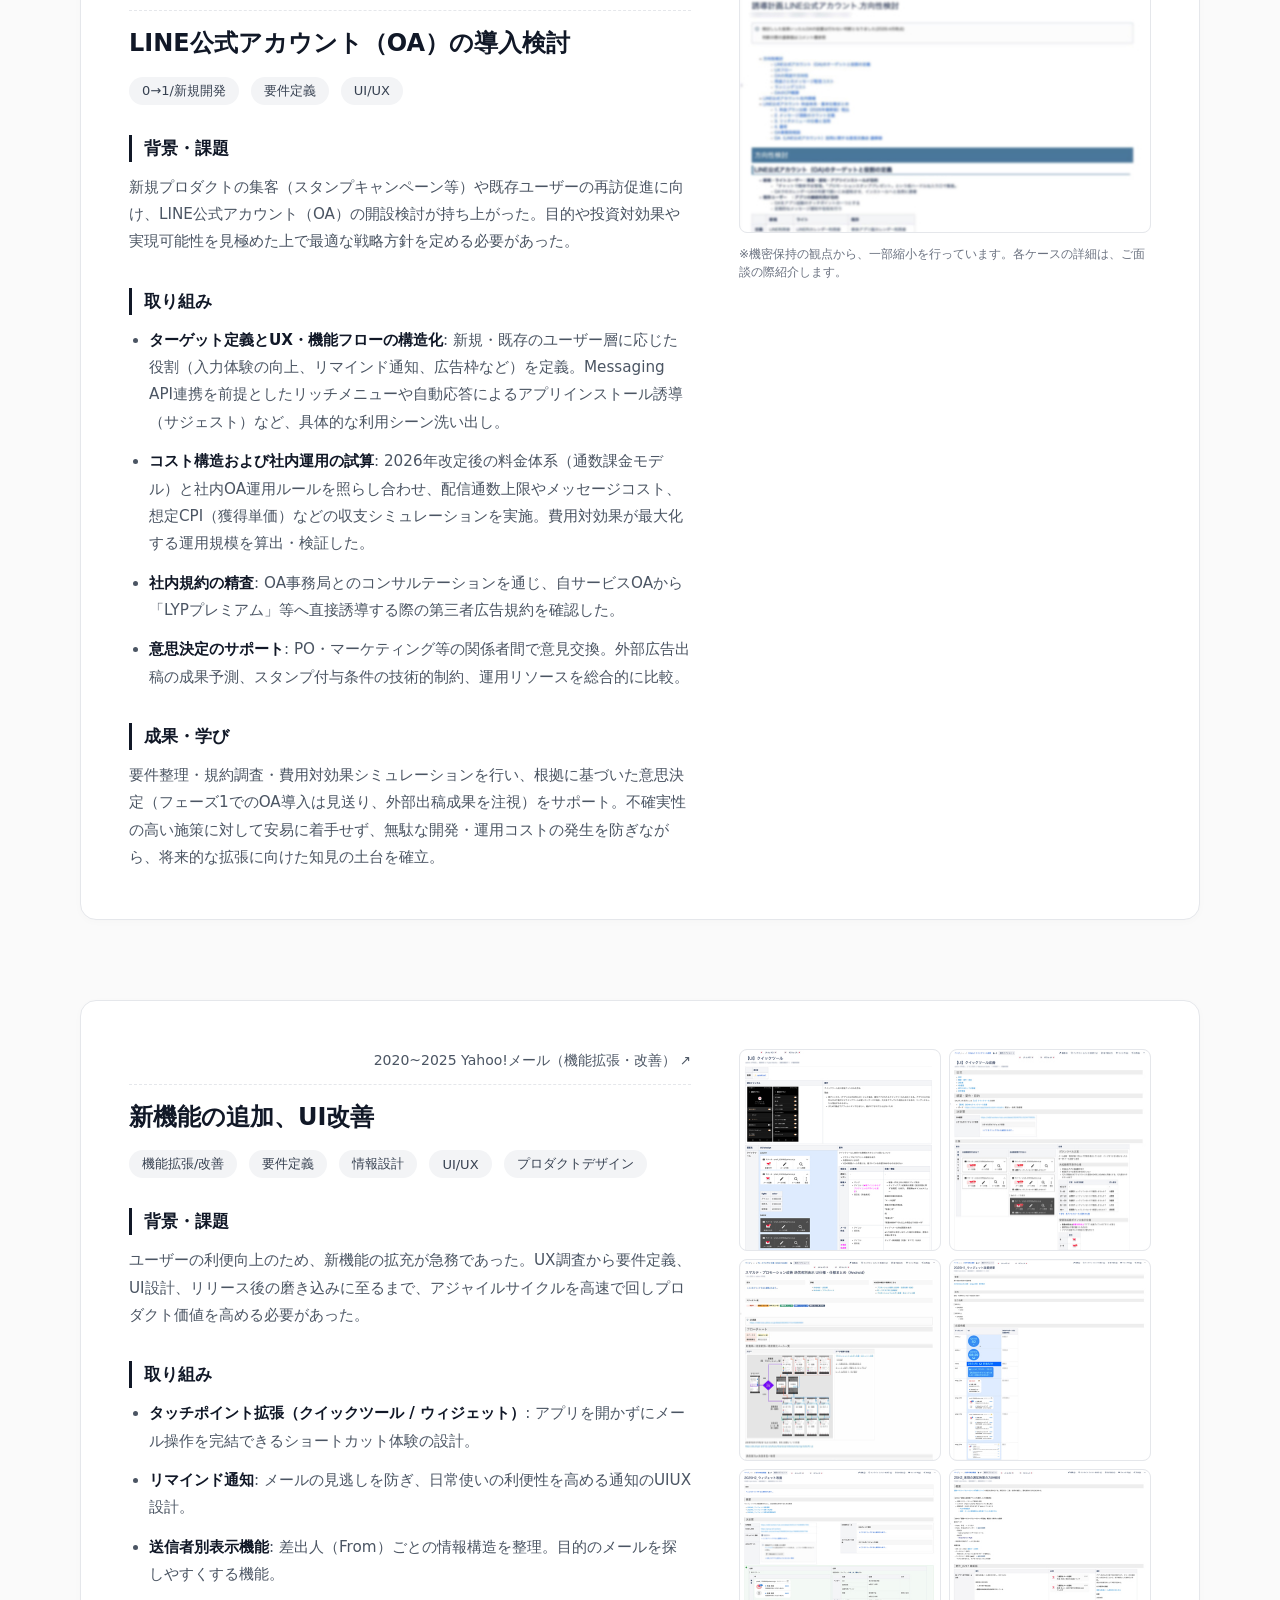
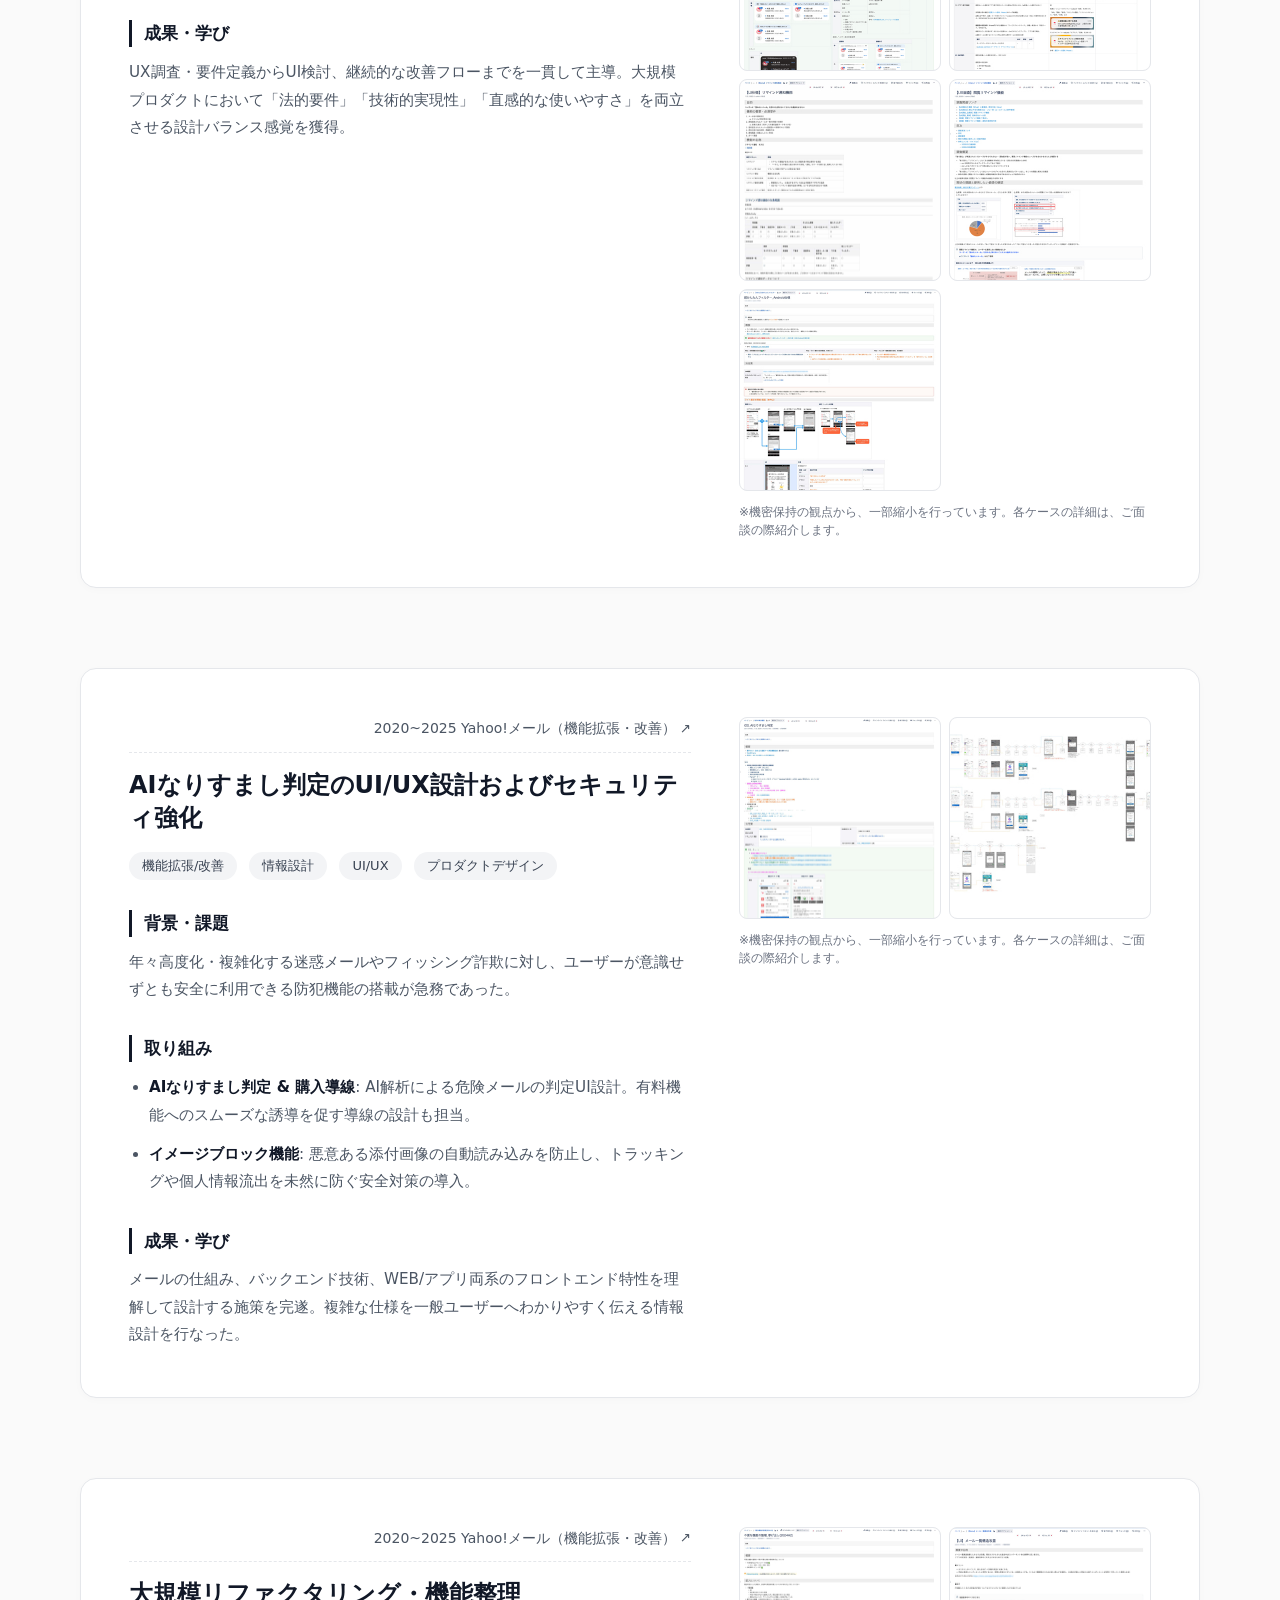
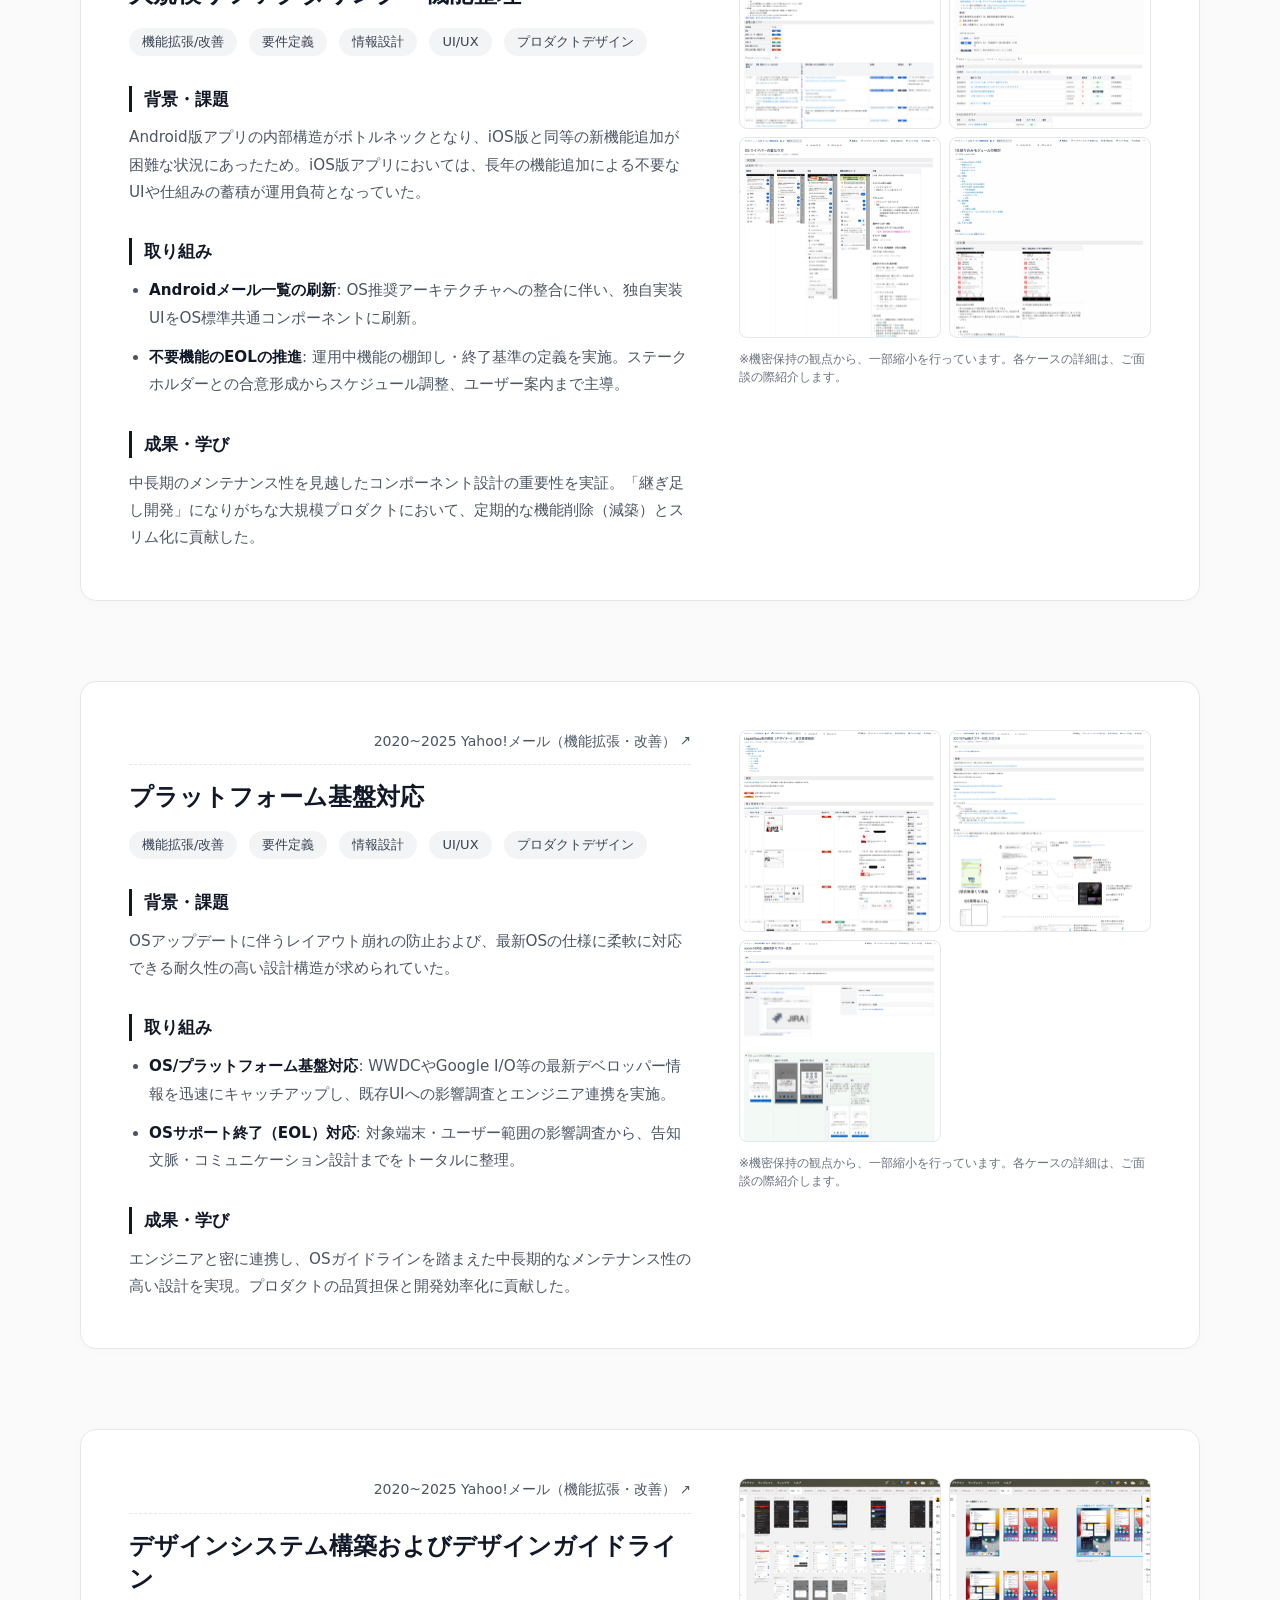
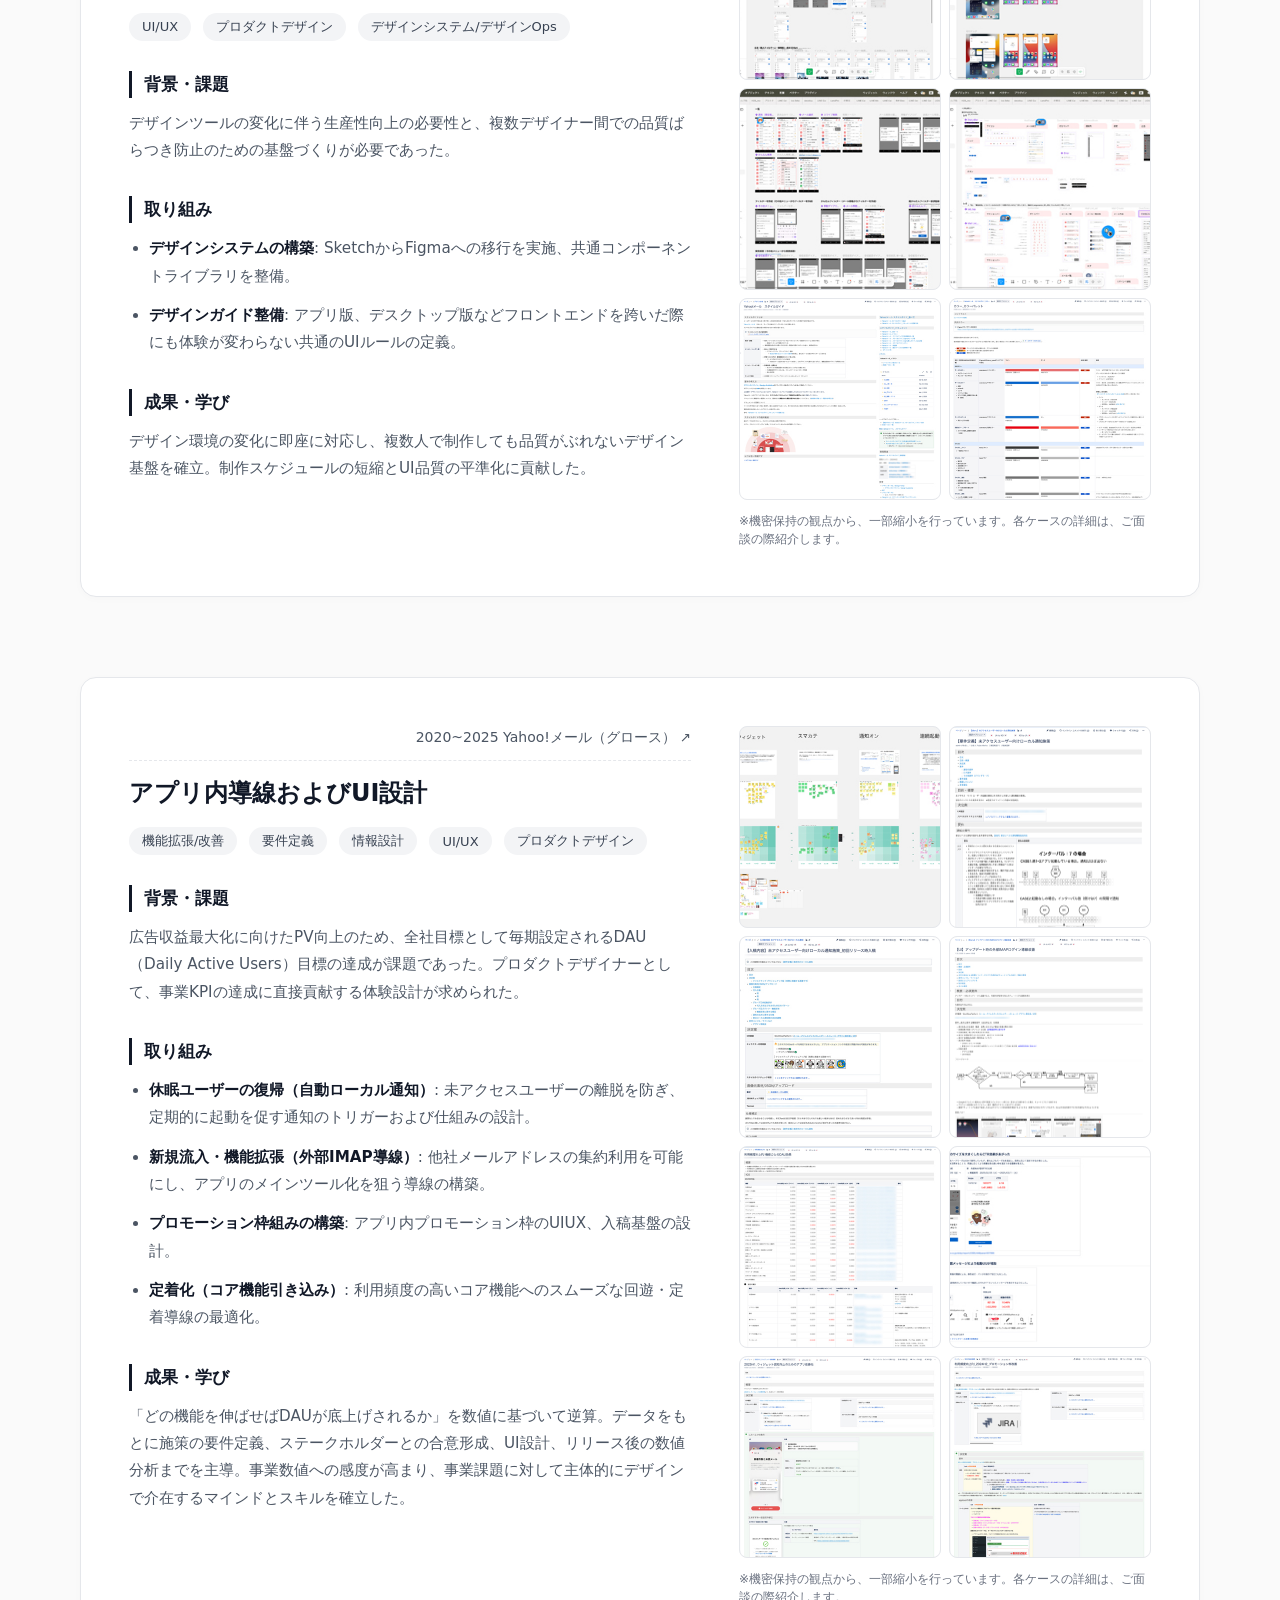
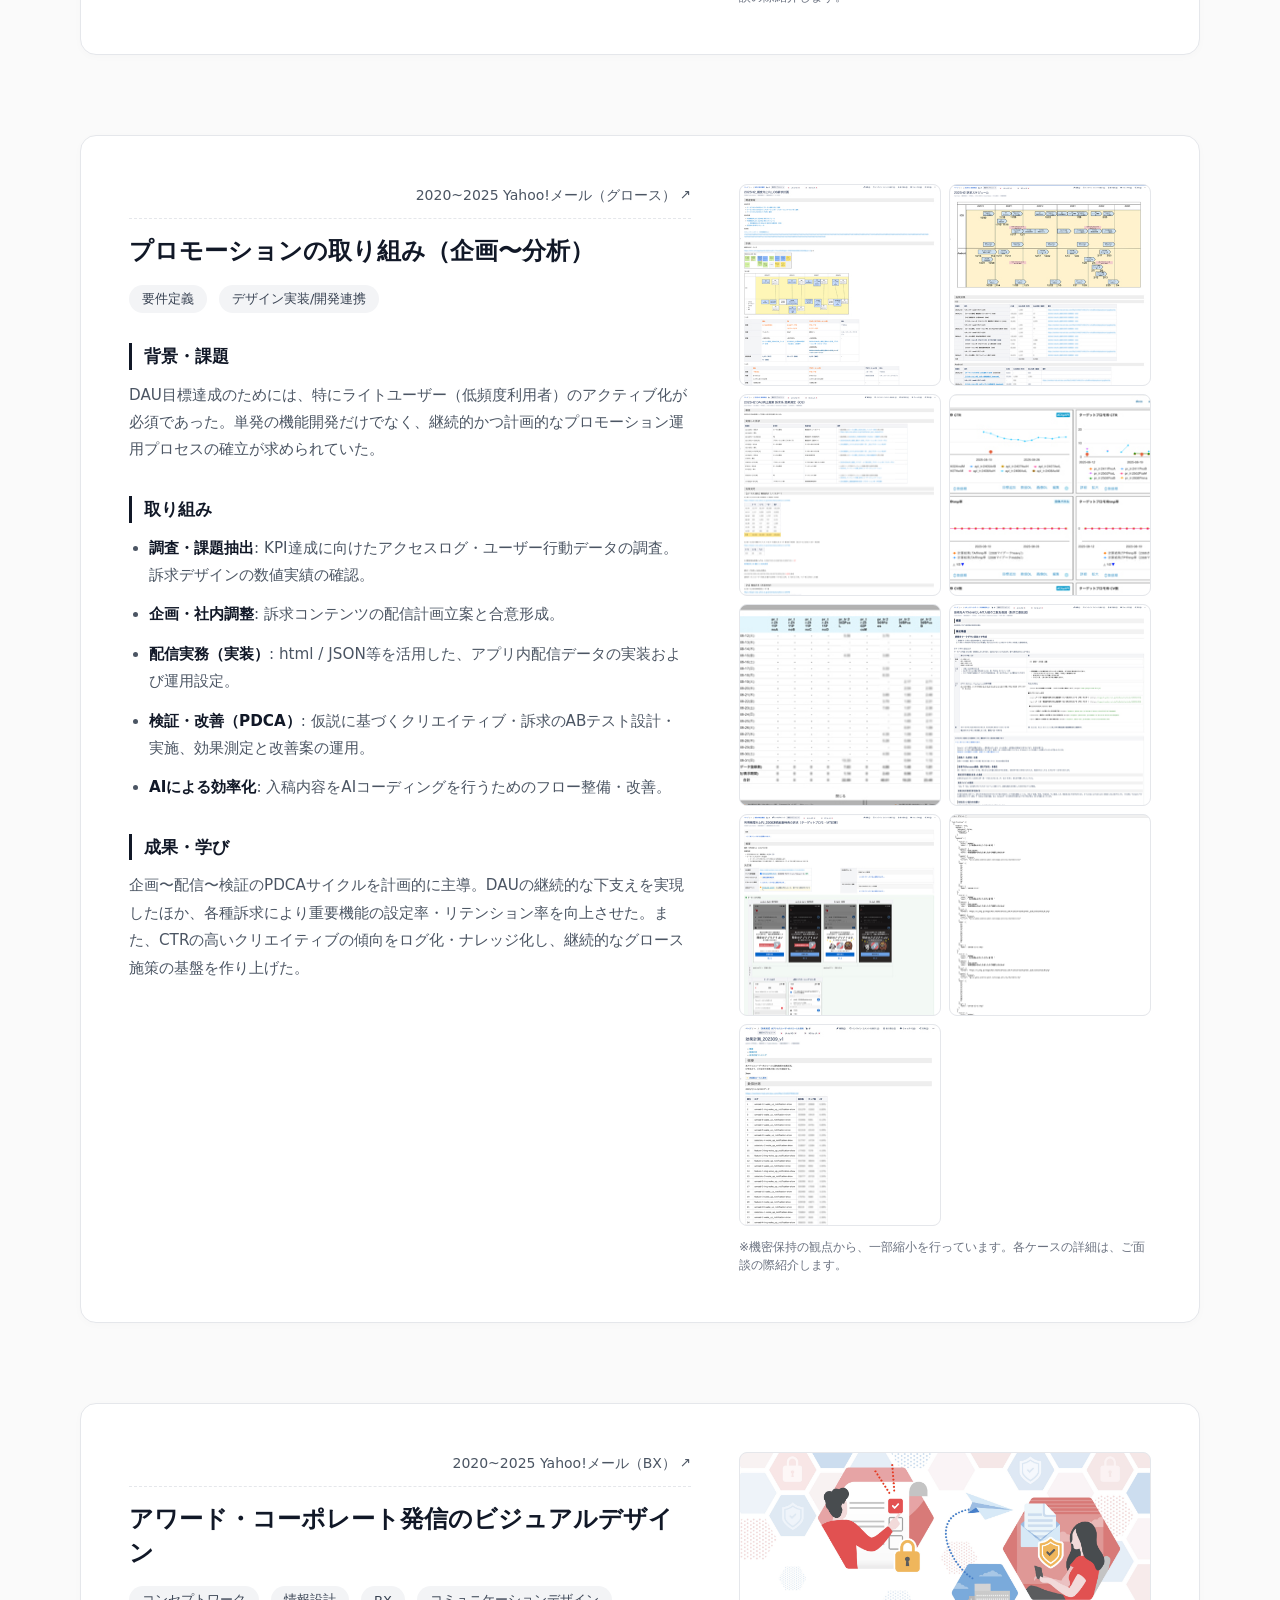
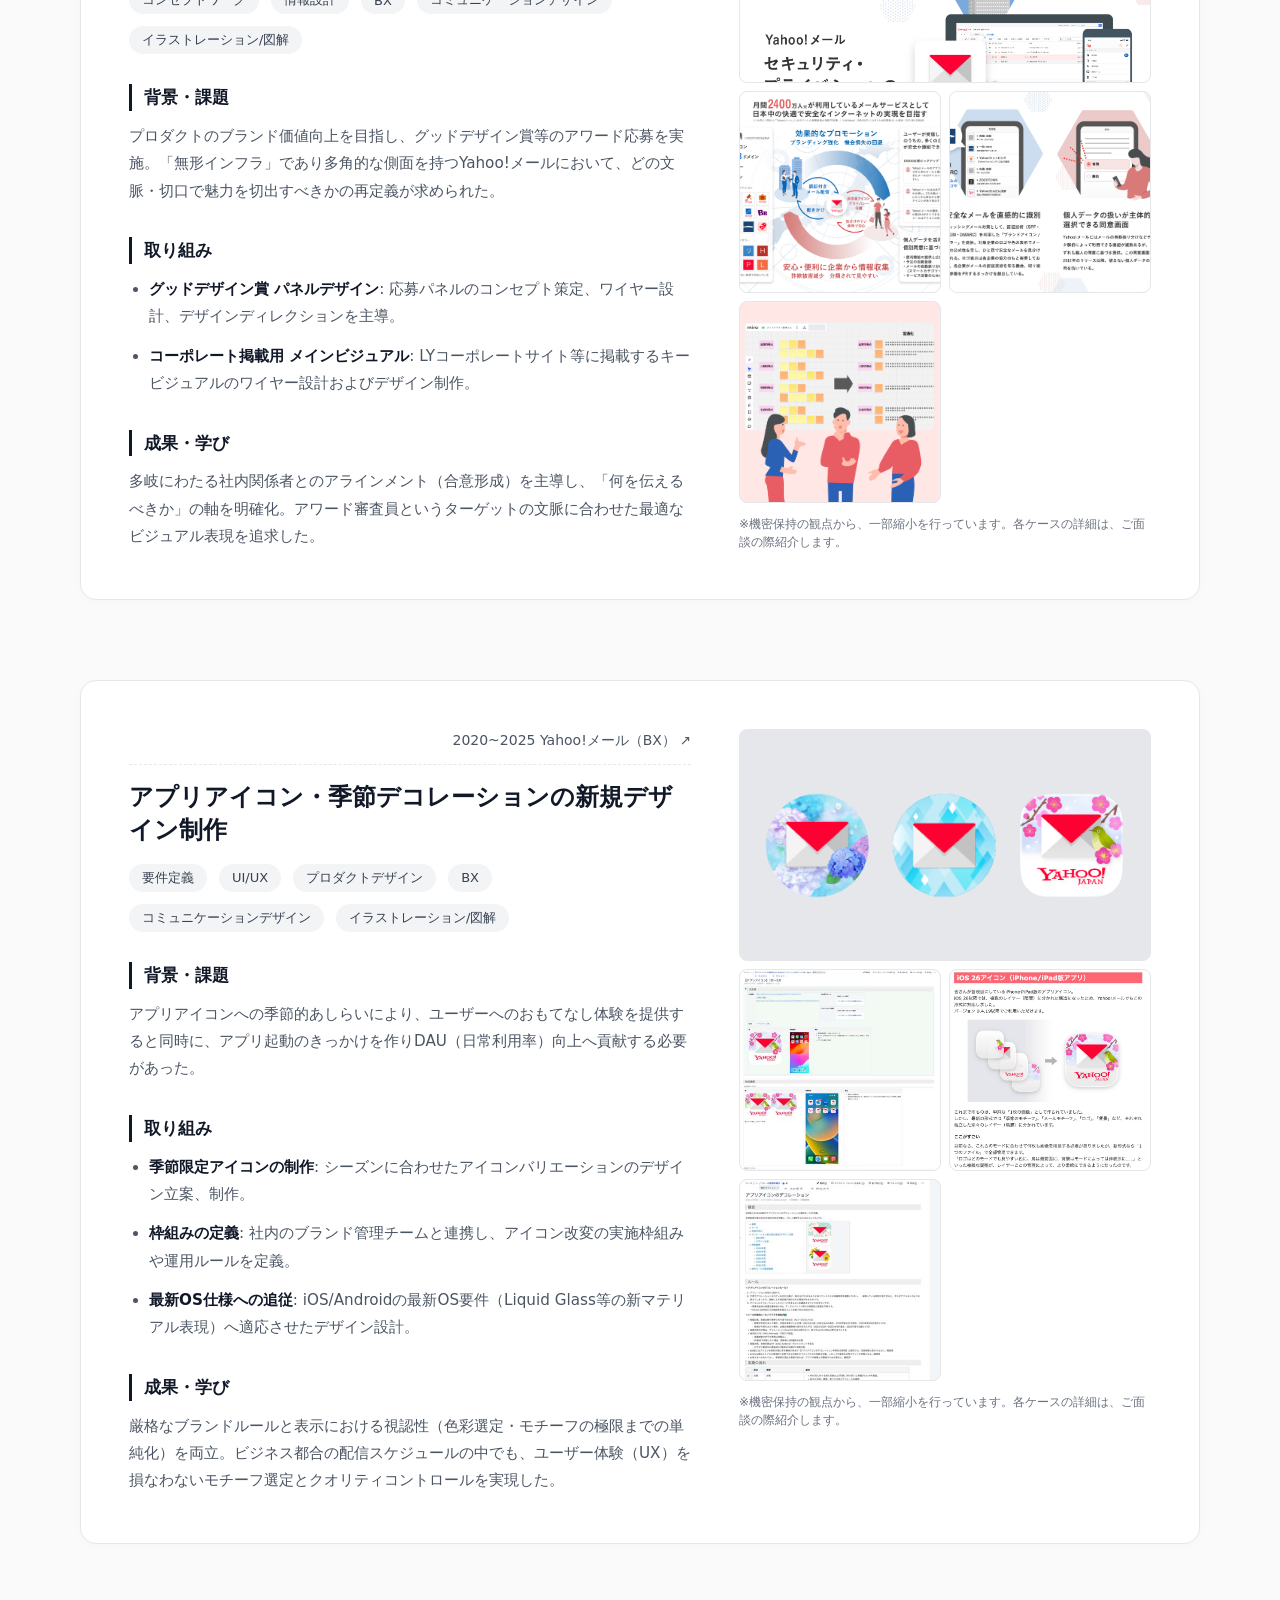
==== commit 2c50b13a: "LPの実績追加とリンクスタイルの修正" ====
--- a/skills.html
+++ b/skills.html
@@ -204,8 +204,9 @@
         </div>
         
         <div class="case-gallery">
-          <div class="bento-grid" data-count="1">
-            <img src="./images/linecalapp-bx04_1.jpg" alt="LP" class="bento-img" onerror="this.src='data:image/svg+xml;utf8,<svg xmlns=\'http://www.w3.org/2000/svg\' width=\'100%\' height=\'100%\' style=\'background:%23F3F4F6\'></svg>'">
+          <div class="bento-grid" data-count="2" data-variant="lp">
+            <img src="./images/linecalapp-bx04_1.png" alt="LP" class="bento-img" onerror="this.src='data:image/svg+xml;utf8,<svg xmlns=\'http://www.w3.org/2000/svg\' width=\'100%\' height=\'100%\' style=\'background:%23F3F4F6\'></svg>'">
+            <img src="./images/linecalapp-bx04_2.jpg" alt="LP" class="bento-img" onerror="this.src='data:image/svg+xml;utf8,<svg xmlns=\'http://www.w3.org/2000/svg\' width=\'100%\' height=\'100%\' style=\'background:%23F3F4F6\'></svg>'">
           </div>
         </div>
       </section>
@@ -809,8 +810,8 @@
           </ul>
 
           <h3>成果・学び</h3>
-          <p>SPF/DKIM/DMARCといった専門的なメール認証技術を理解した上で取り組みを実施。数多くの企業のブランドアイコン監修と啓蒙活動を通じ、インフラプロダクトとしての社会貢献を果たした。</p>
-          <p>紹介URL: <a href="https://announcemail.yahoo.co.jp/brandicon_corp/" target="_blank" rel="noopener">https://announcemail.yahoo.co.jp/brandicon_corp/</a></p>
+          <p>SPF/DKIM/DMARCといった専門的なメール認証技術を理解した上で取り組みを実施。数多くの企業のブランドアイコン監修と啓蒙活動を通じ、インフラプロダクトとしての社会貢献を果たした。</p><br>
+          <p>紹介ページ（外部サイト） <a href="https://announcemail.yahoo.co.jp/brandicon_corp/" target="_blank" rel="noopener">ブランドアイコンで安心安全なメール - Yahoo!メール</a></p>
         </div>
 
         <div class="case-gallery">
--- a/css/style.css
+++ b/css/style.css
@@ -15,6 +15,10 @@
   box-sizing: border-box;
   margin: 0;
   padding: 0;
+}
+
+html {
+  scroll-behavior: smooth;
 }
 
 body {
@@ -102,14 +106,49 @@
 }
 
 /* ---------------- Index Specific ---------------- */
-.header { margin-bottom: 60px; }
+.header { margin-bottom: 48px; }
 .header-title { font-size: 2rem; font-weight: 700; letter-spacing: -0.02em; margin-bottom: 4px; }
 .header-subtitle { font-size: 1.125rem; color: var(--secondary-text); margin-bottom: 0; }
 .skill-tags { display: flex; flex-wrap: wrap; gap: 8px; margin-bottom: 24px; }
 .profile-text { font-size: 1rem; color: var(--secondary-text); max-width: 800px; line-height: 1.8; }
 .section-title { font-size: 1.5rem; font-weight: 600; margin-bottom: 32px; border-bottom: 1px solid var(--card-border); padding-bottom: 16px; }
-
-/* Profile intro (icon + name) */
+.section-header {
+  display: flex;
+  align-items: center;
+  gap: 16px;
+  margin-bottom: 32px;
+}
+.section-header .section-title {
+  margin-bottom: 0;
+  padding-bottom: 0;
+  border-bottom: none;
+}
+.skill-search-btn {
+  display: inline-flex;
+  align-items: center;
+  gap: 6px;
+  background-color: var(--tag-bg);
+  color: var(--secondary-text);
+  font-size: 0.8125rem;
+  font-weight: 500;
+  padding: 4px 12px;
+  border-radius: 9999px;
+  text-decoration: none;
+  transition: all 0.15s ease;
+  line-height: 1.4;
+  vertical-align: middle;
+}
+.skill-search-btn:hover {
+  background-color: #E5E7EB;
+  color: var(--primary-text);
+  transform: translateY(-1px);
+}
+.skill-search-btn .search-icon {
+  width: 13px;
+  height: 13px;
+  stroke: currentColor;
+  flex-shrink: 0;
+}
 .profile-intro {
   display: flex;
   align-items: center;
@@ -124,6 +163,171 @@
   flex-shrink: 0;
 }
 .profile-intro-text { display: flex; flex-direction: column; }
+
+/* ---------------- Home Featured Sections ---------------- */
+.home-feature-section {
+  margin-bottom: 48px;
+}
+
+.home-feature-title {
+  font-size: 1.25rem;
+  font-weight: 700;
+  margin-bottom: 16px;
+  color: var(--primary-text);
+  letter-spacing: -0.01em;
+}
+
+/* Case Study Banner */
+.case-study-banner {
+  display: flex;
+  align-items: center;
+  height: 120px;
+  max-width: 600px;
+  background-color: var(--card-bg);
+  border: 1px solid var(--card-border);
+  border-radius: 12px;
+  overflow: hidden;
+  box-shadow: 0 1px 3px rgba(0, 0, 0, 0.04);
+  text-decoration: none;
+  color: inherit;
+  transition: transform 0.2s ease, box-shadow 0.2s ease;
+}
+
+.case-study-banner:hover {
+  transform: translateY(-2px);
+  box-shadow: 0 8px 16px -2px rgba(0, 0, 0, 0.08);
+}
+
+.case-study-banner-thumb {
+  height: 100%;
+  aspect-ratio: 1.91 / 1;
+  flex-shrink: 0;
+  background-color: #f9f9f9;
+  overflow: hidden;
+}
+
+.case-study-banner-img {
+  width: 100%;
+  height: 100%;
+  object-fit: cover;
+  display: block;
+}
+
+.case-study-banner-content {
+  padding: 12px 24px;
+  display: flex;
+  flex-direction: column;
+  justify-content: center;
+  gap: 6px;
+  overflow: hidden;
+}
+
+.case-study-banner-title {
+  font-size: 1.125rem;
+  font-weight: 700;
+  color: var(--primary-text);
+  line-height: 1.3;
+  margin: 0;
+}
+
+.case-study-banner-subtitle {
+  font-size: 0.875rem;
+  color: var(--secondary-text);
+  line-height: 1.4;
+  margin: 0;
+}
+
+@media (max-width: 480px) {
+  .case-study-banner {
+    height: 100px;
+  }
+  .case-study-banner-content {
+    padding: 8px 14px;
+    gap: 4px;
+  }
+  .case-study-banner-title {
+    font-size: 0.95rem;
+  }
+  .case-study-banner-subtitle {
+    font-size: 0.75rem;
+  }
+}
+
+/* Behind the Scenes Cards */
+.story-cards-grid {
+  display: flex;
+  flex-wrap: wrap;
+  gap: 16px;
+}
+
+.story-card {
+  display: flex;
+  flex-direction: column;
+  width: 250px;
+  height: 260px;
+  background-color: var(--card-bg);
+  border: 1px solid var(--card-border);
+  border-radius: 8px;
+  overflow: hidden;
+  box-shadow: 0 1px 3px rgba(0, 0, 0, 0.04);
+  text-decoration: none;
+  color: inherit;
+  transition: transform 0.2s ease, box-shadow 0.2s ease;
+  flex-shrink: 0;
+}
+
+.story-card:hover {
+  transform: translateY(-2px);
+  box-shadow: 0 8px 16px -2px rgba(0, 0, 0, 0.08);
+}
+
+.story-card-thumb {
+  width: 100%;
+  aspect-ratio: 1.91 / 1;
+  background-color: #5BC362;
+  overflow: hidden;
+  flex-shrink: 0;
+}
+
+.story-card-img {
+  width: 100%;
+  height: 100%;
+  object-fit: cover;
+  display: block;
+}
+
+.story-card-content {
+  padding: 15px;
+  flex: 1;
+  display: flex;
+  align-items: flex-start;
+  overflow: hidden;
+}
+
+.story-card-title {
+  font-size: 1rem;
+  font-weight: 700;
+  line-height: 1.35;
+  color: var(--primary-text);
+  margin: 0;
+  display: -webkit-box;
+  -webkit-line-clamp: 4;
+  -webkit-box-orient: vertical;
+  overflow: hidden;
+}
+
+@media (max-width: 480px) {
+.story-card {
+  width: 152px;
+  height: 180px;
+}
+.story-card-content {
+  padding: 10px;
+}
+.story-card-title {
+  font-size: 0.7875rem;
+}
+}
 
 .projects-grid { display: grid; grid-template-columns: 1fr; gap: 32px; margin-bottom: 80px; }
 @media (min-width: 768px) { .projects-grid { grid-template-columns: repeat(2, 1fr); } }
@@ -160,11 +364,71 @@
 .back-link { display: inline-flex; align-items: center; color: var(--secondary-text); font-size: 0.95rem; font-weight: 500; margin-bottom: 24px; transition: color 0.2s ease; }
 .back-link:hover { color: var(--primary-text); }
 .page-meta { margin-bottom: 12px; }
-.page-title { font-size: 1.75rem; font-weight: 700; letter-spacing: -0.02em; }
+.page-title { font-size: 1.75rem; font-weight: 700; letter-spacing: -0.02em; margin-bottom: 10px;}
 @media (min-width: 768px) { .page-title { font-size: 2.25rem; } }
 
+/* Page Table of Contents (ショートカットリンク一覧) */
+.page-toc {
+  margin-top: 24px;
+}
+.page-toc-list {
+  list-style: none;
+  padding: 0;
+  margin: 0;
+  display: flex;
+  flex-direction: column;
+  gap: 4px;
+}
+.page-toc-item {
+  margin: 0;
+}
+.page-toc-link {
+  display: inline-flex;
+  align-items: center;
+  gap: 8px;
+  color: var(--secondary-text);
+  font-size: 0.875rem;
+  line-height: 1.5;
+  padding: 4px 8px;
+  margin-left: -8px;
+  border-radius: 4px;
+  text-decoration: none;
+  transition: background-color 0.15s ease, color 0.15s ease;
+}
+.page-toc-link::before {
+  content: "";
+  display: inline-block;
+  width: 4px;
+  height: 4px;
+  background-color: #9CA3AF;
+  flex-shrink: 0;
+  transition: background-color 0.15s ease;
+}
+.page-toc-link:hover,
+.page-toc-link:focus,
+.page-toc-link:focus-visible {
+  background-color: var(--tag-bg);
+  color: var(--primary-text);
+  outline: none;
+}
+.page-toc-link:hover::before,
+.page-toc-link:focus::before,
+.page-toc-link:focus-visible::before {
+  background-color: var(--primary-text);
+}
+
 .case-study-content { display: flex; flex-direction: column; gap: 64px; }
-.case-section { display: flex; flex-direction: column; gap: 32px; background: var(--card-bg); padding: 32px 24px; border-radius: 16px; border: 1px solid var(--card-border); box-shadow: 0 2px 8px rgba(0,0,0,0.02); }
+.case-section {
+  display: flex;
+  flex-direction: column;
+  gap: 32px;
+  background: var(--card-bg);
+  padding: 32px 24px;
+  border-radius: 16px;
+  border: 1px solid var(--card-border);
+  box-shadow: 0 2px 8px rgba(0,0,0,0.02);
+  scroll-margin-top: 100px;
+}
 @media (min-width: 768px) {
   .case-study-content { gap: 80px; }
   .case-section { flex-direction: row; padding: 48px; gap: 48px; }
@@ -180,6 +444,20 @@
 .case-text ul { padding-left: 20px; }
 .case-text li { margin-bottom: 12px; }
 .case-text li strong { color: var(--primary-text); }
+
+/* Text Link within Case Study (URL / External Links) */
+.case-text a:not(.tag):not(.tag-link):not(.project-context-link) {
+  color: #3366cc;
+  text-decoration: underline;
+  text-underline-offset: 3px;
+  word-break: break-all;
+  transition: color 0.15s ease, opacity 0.15s ease;
+}
+.case-text a:not(.tag):not(.tag-link):not(.project-context-link):hover {
+  color: #254e9e;
+  text-decoration: underline;
+  opacity: 0.85;
+}
 
 /* Bento Grid */
 .bento-grid {
@@ -239,6 +517,30 @@
 }
 .bento-grid[data-count="6"] .bento-img:not(:nth-child(1)):not(:nth-child(4)) {
   aspect-ratio: 1/1;
+}
+
+/* Vertical LP / Tall Mobile Thumbnails (縦横比率 9:1 / 横1:縦9) */
+.bento-grid[data-variant="lp"] .bento-img,
+.bento-grid[data-type="lp"] .bento-img,
+.bento-grid[data-layout="lp"] .bento-img,
+.bento-grid[data-ratio="1:9"] .bento-img,
+.bento-grid[data-ratio="9:1"] .bento-img,
+.bento-grid[data-count="2-lp"] .bento-img,
+.bento-grid.is-lp .bento-img,
+.bento-grid--lp .bento-img,
+.bento-grid .bento-img.is-lp {
+  aspect-ratio: var(--bento-aspect-ratio, 1 / 9);
+  object-fit: cover;
+  object-position: top;
+}
+
+/* Standard Mobile Screen (縦横比 9:16 / スマホ1画面分) */
+.bento-grid[data-variant="mobile"] .bento-img,
+.bento-grid[data-ratio="9:16"] .bento-img,
+.bento-grid.is-mobile .bento-img {
+  aspect-ratio: var(--bento-aspect-ratio, 9 / 16);
+  object-fit: cover;
+  object-position: top;
 }
 
 .gallery-caption {
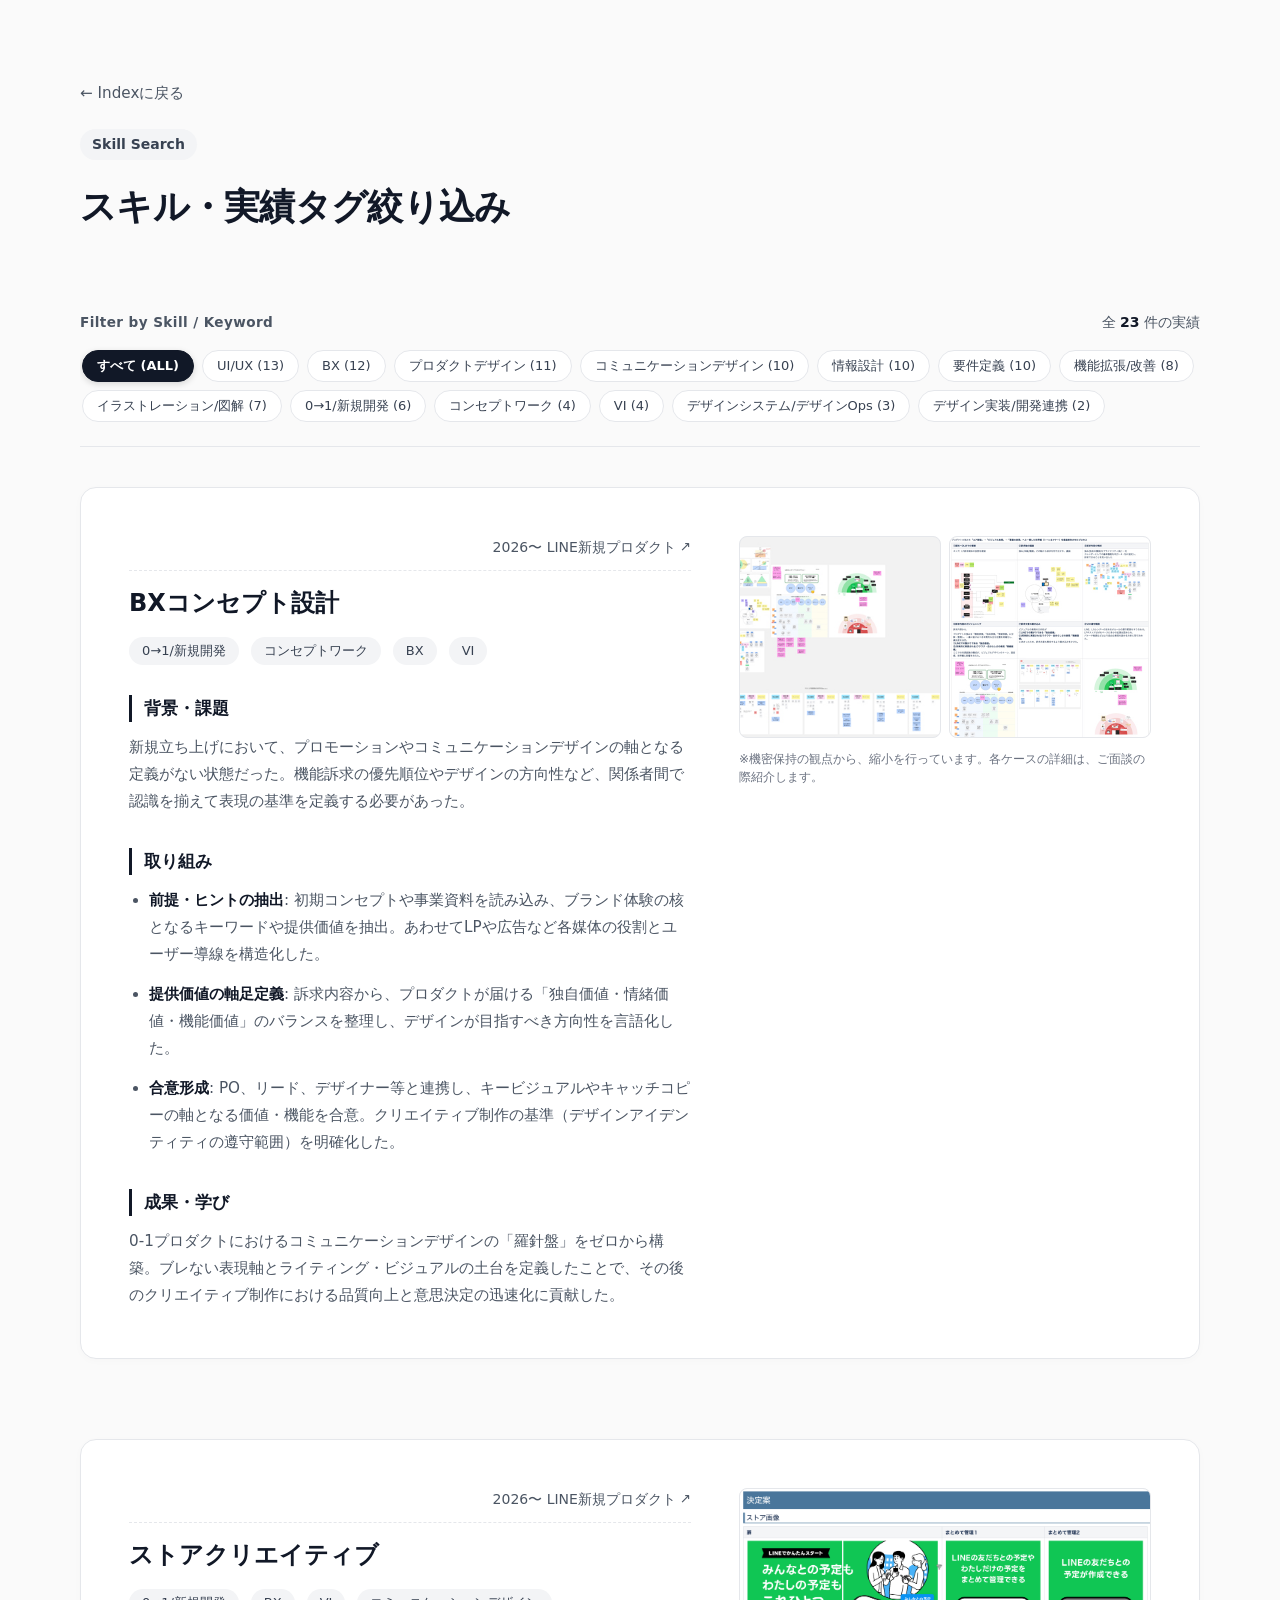
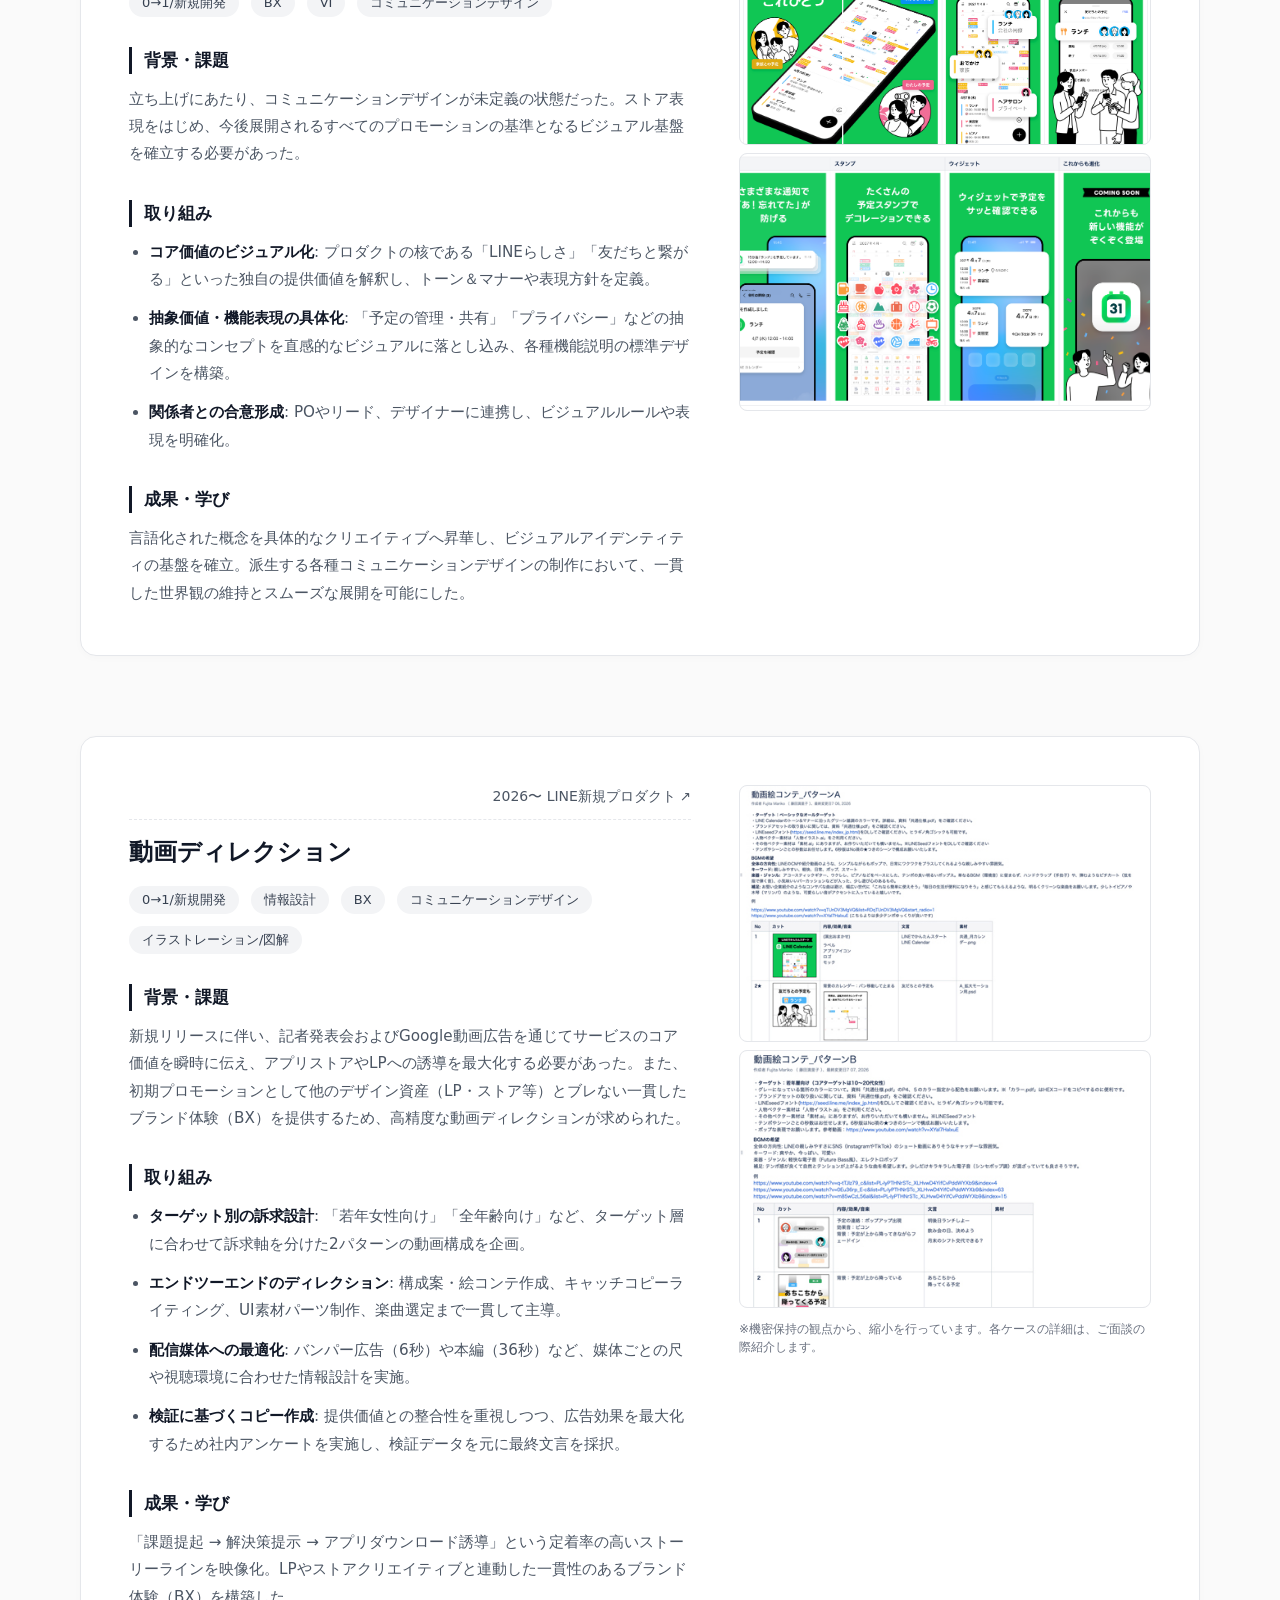
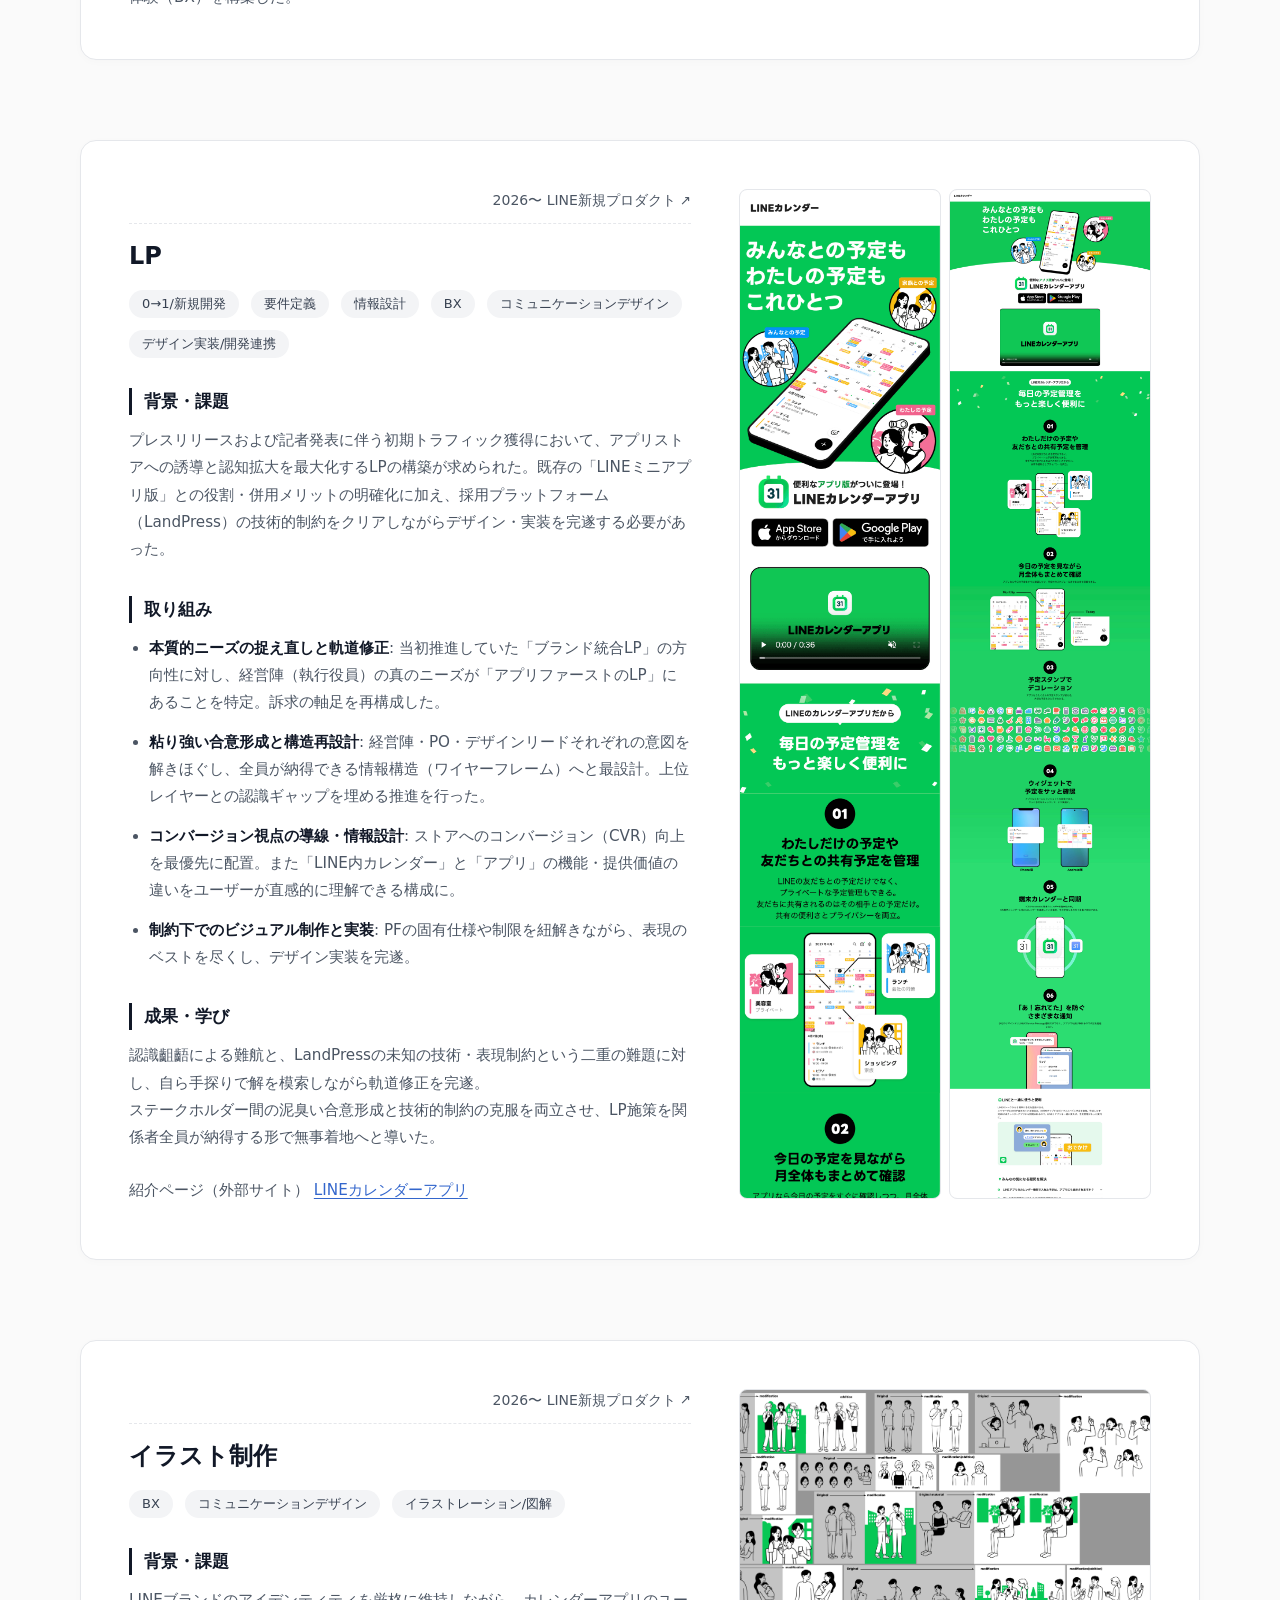
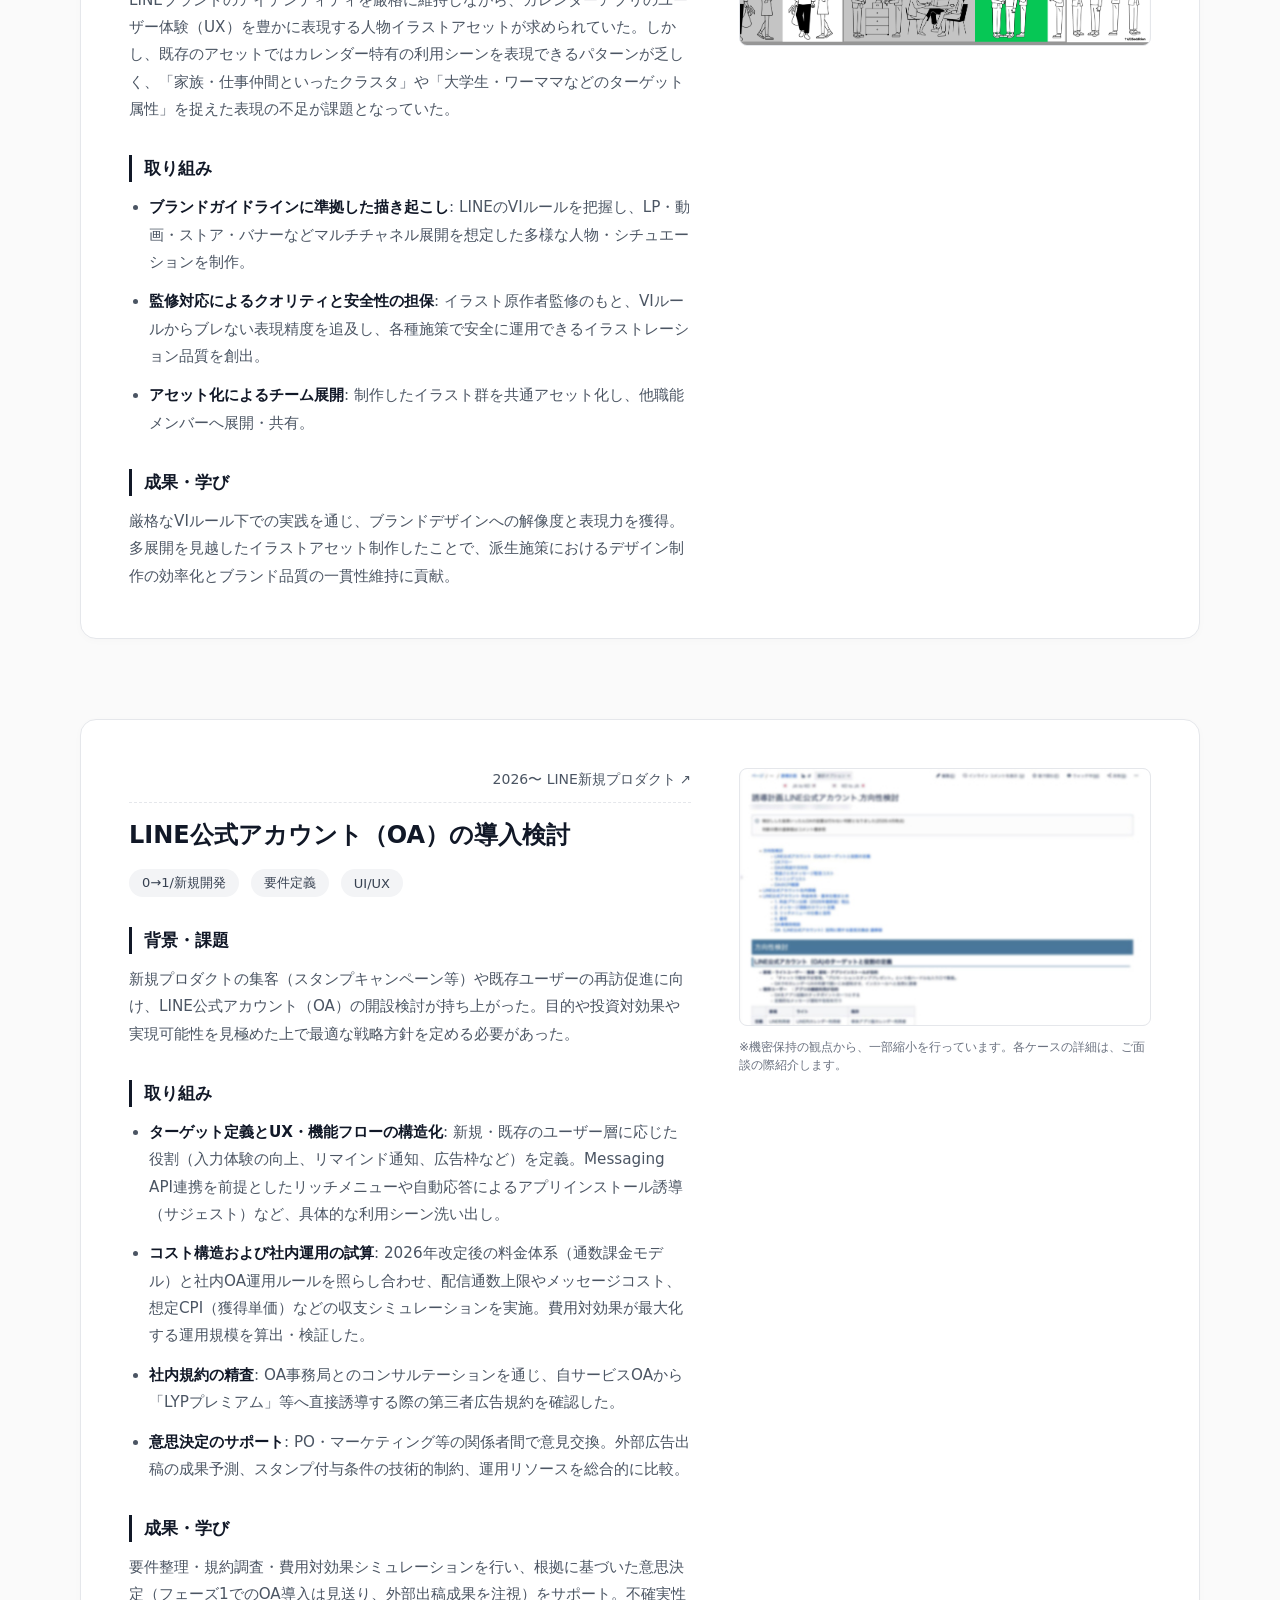
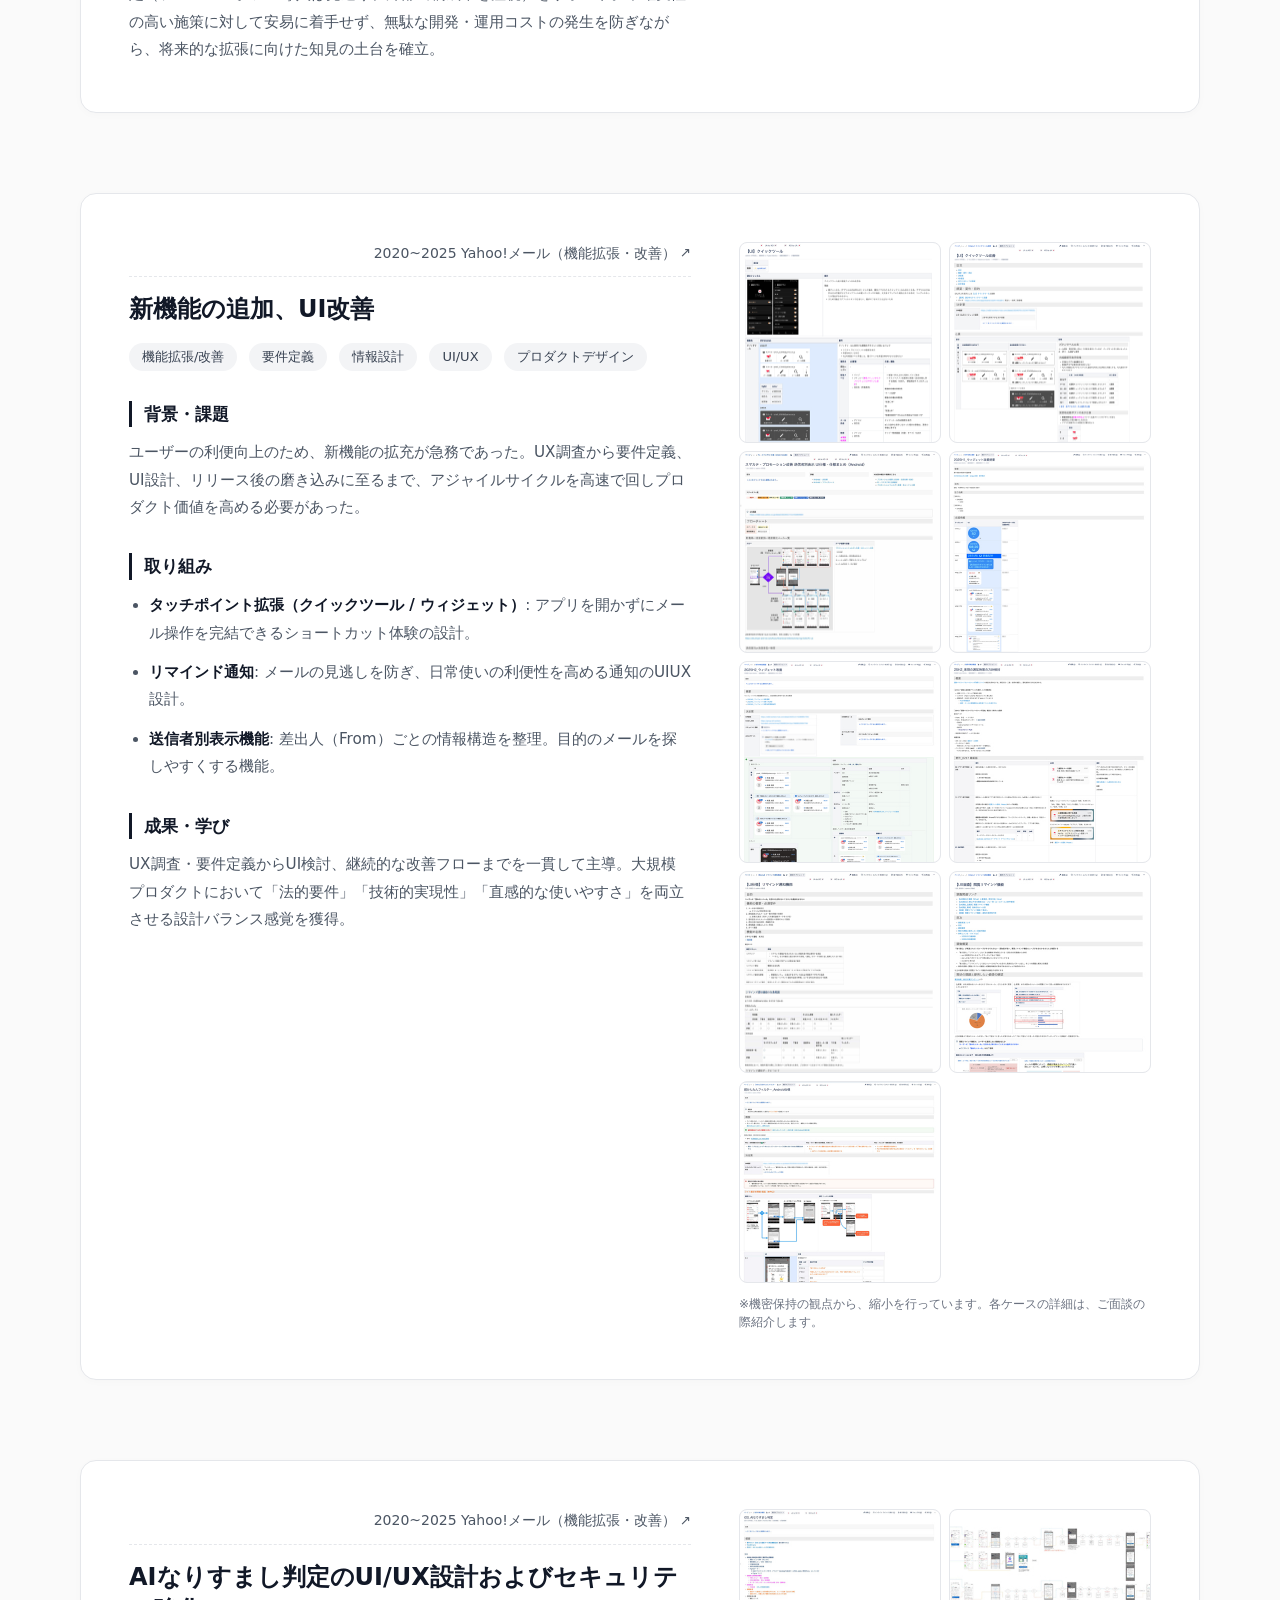
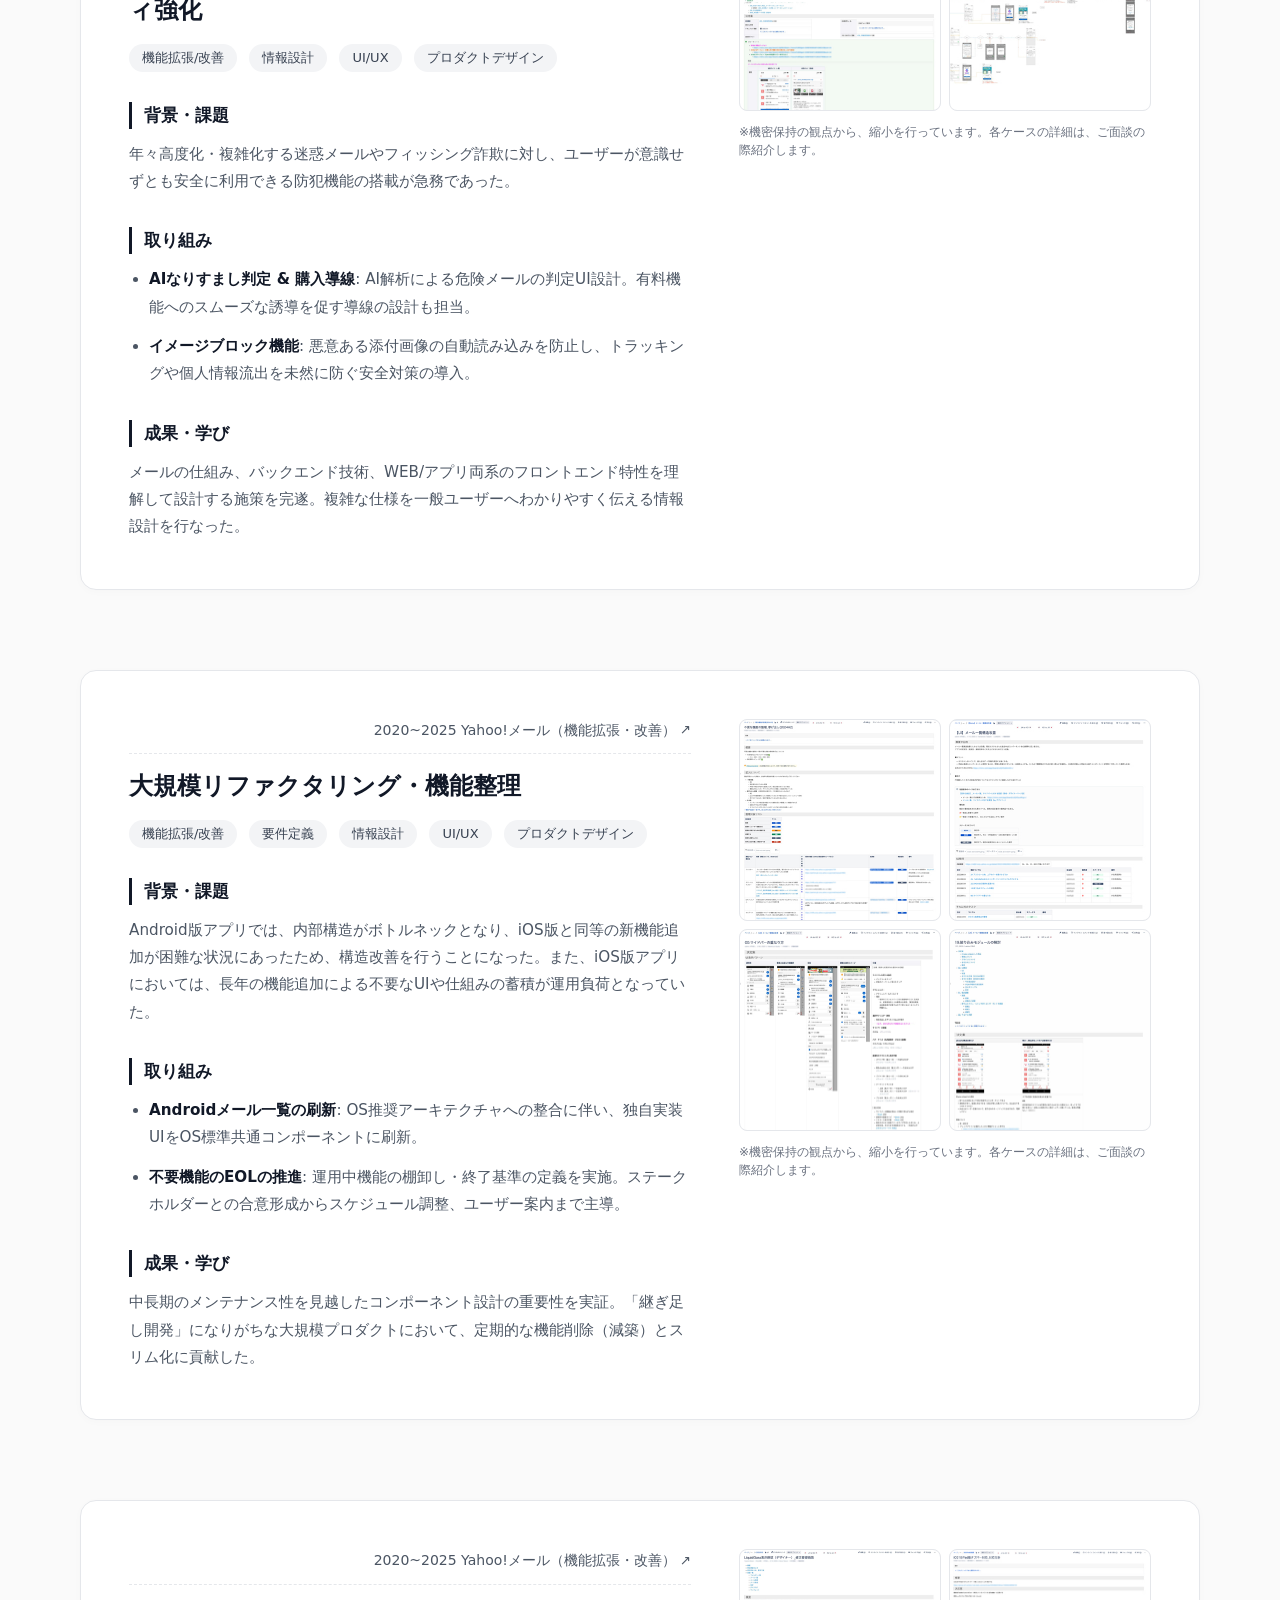
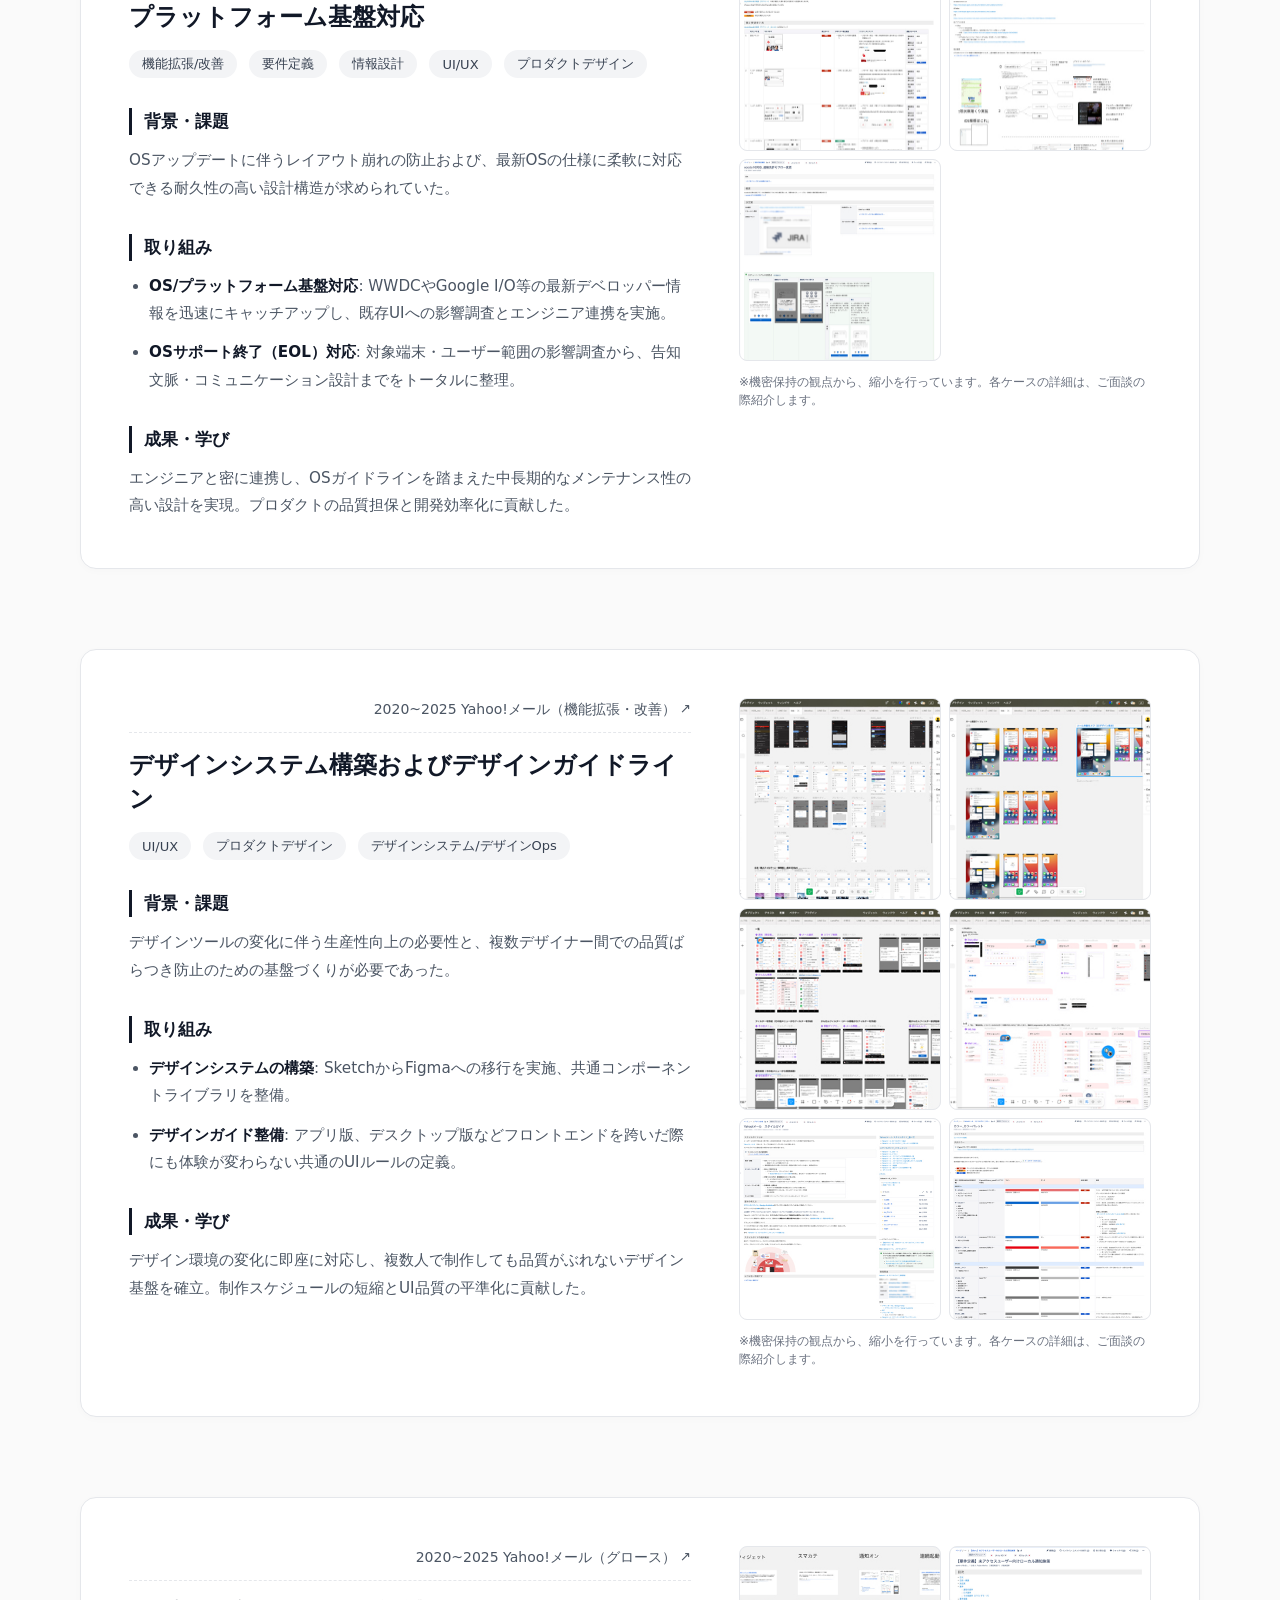
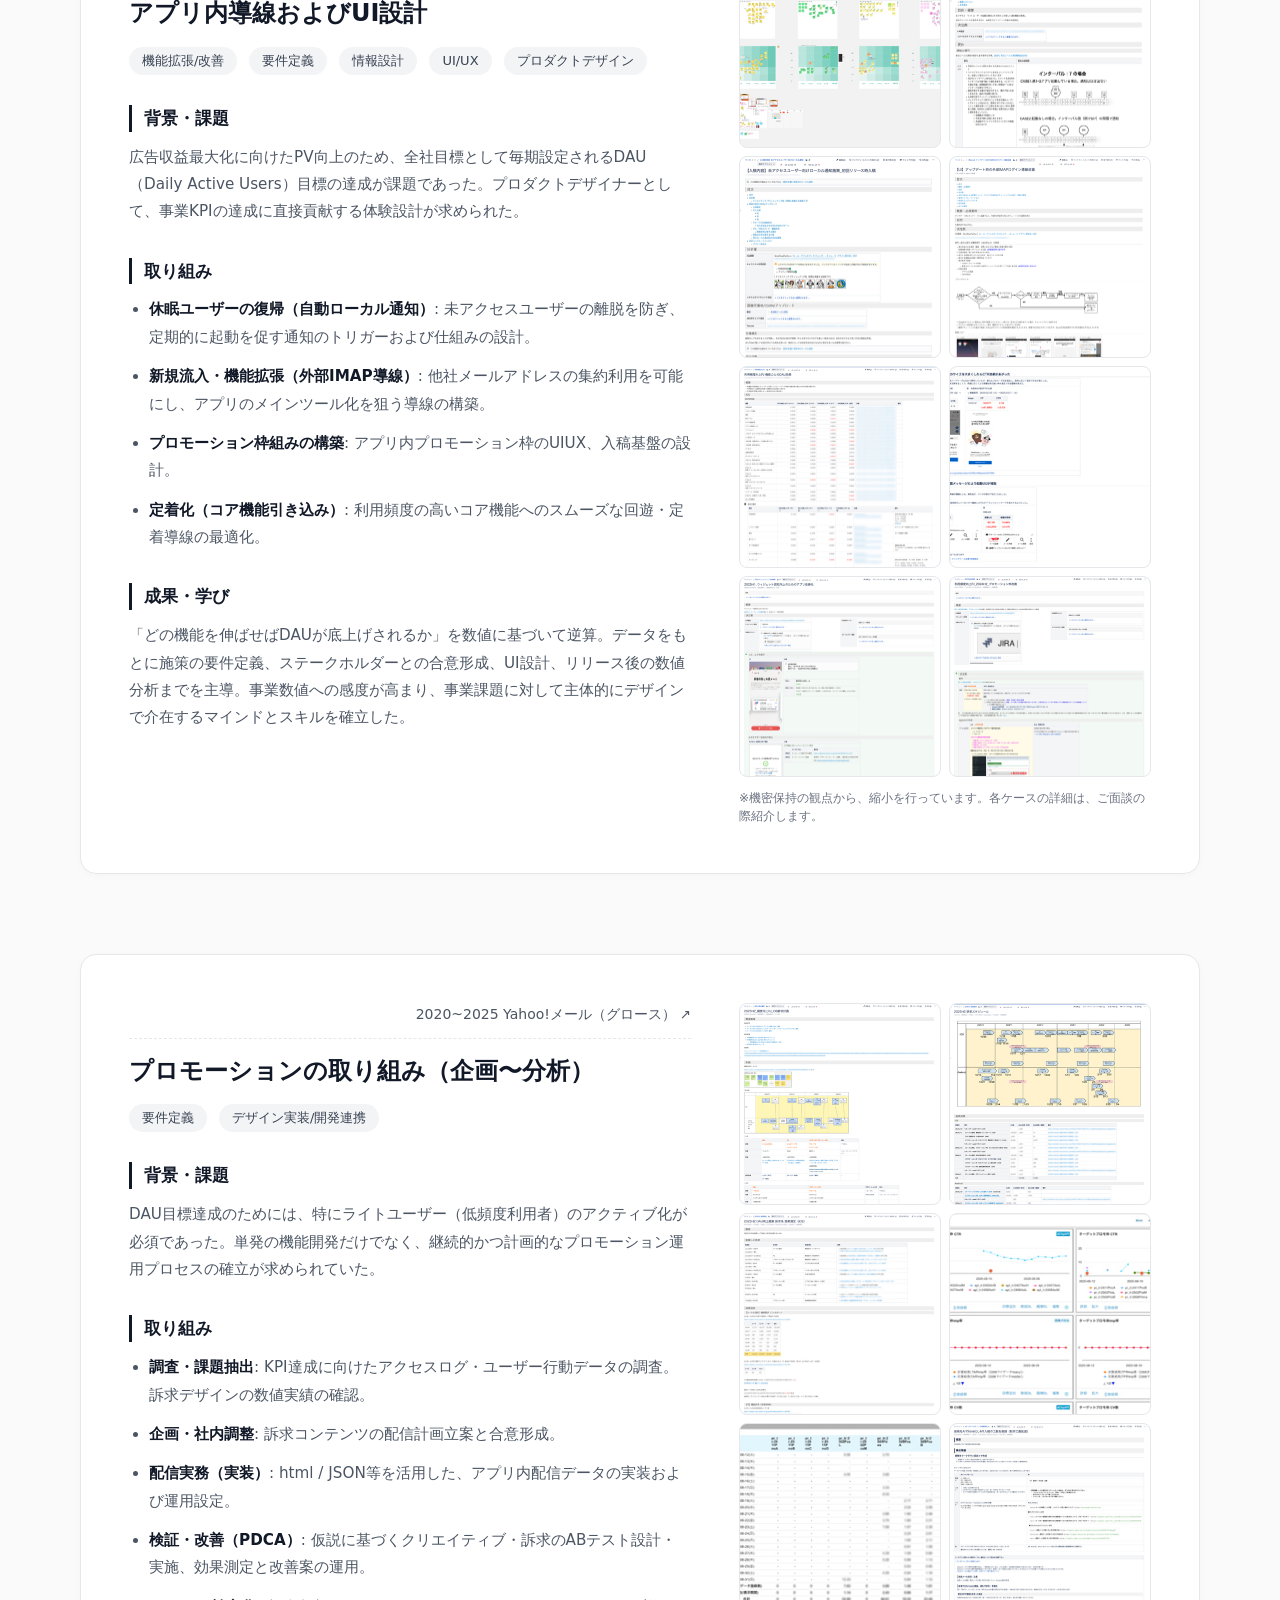
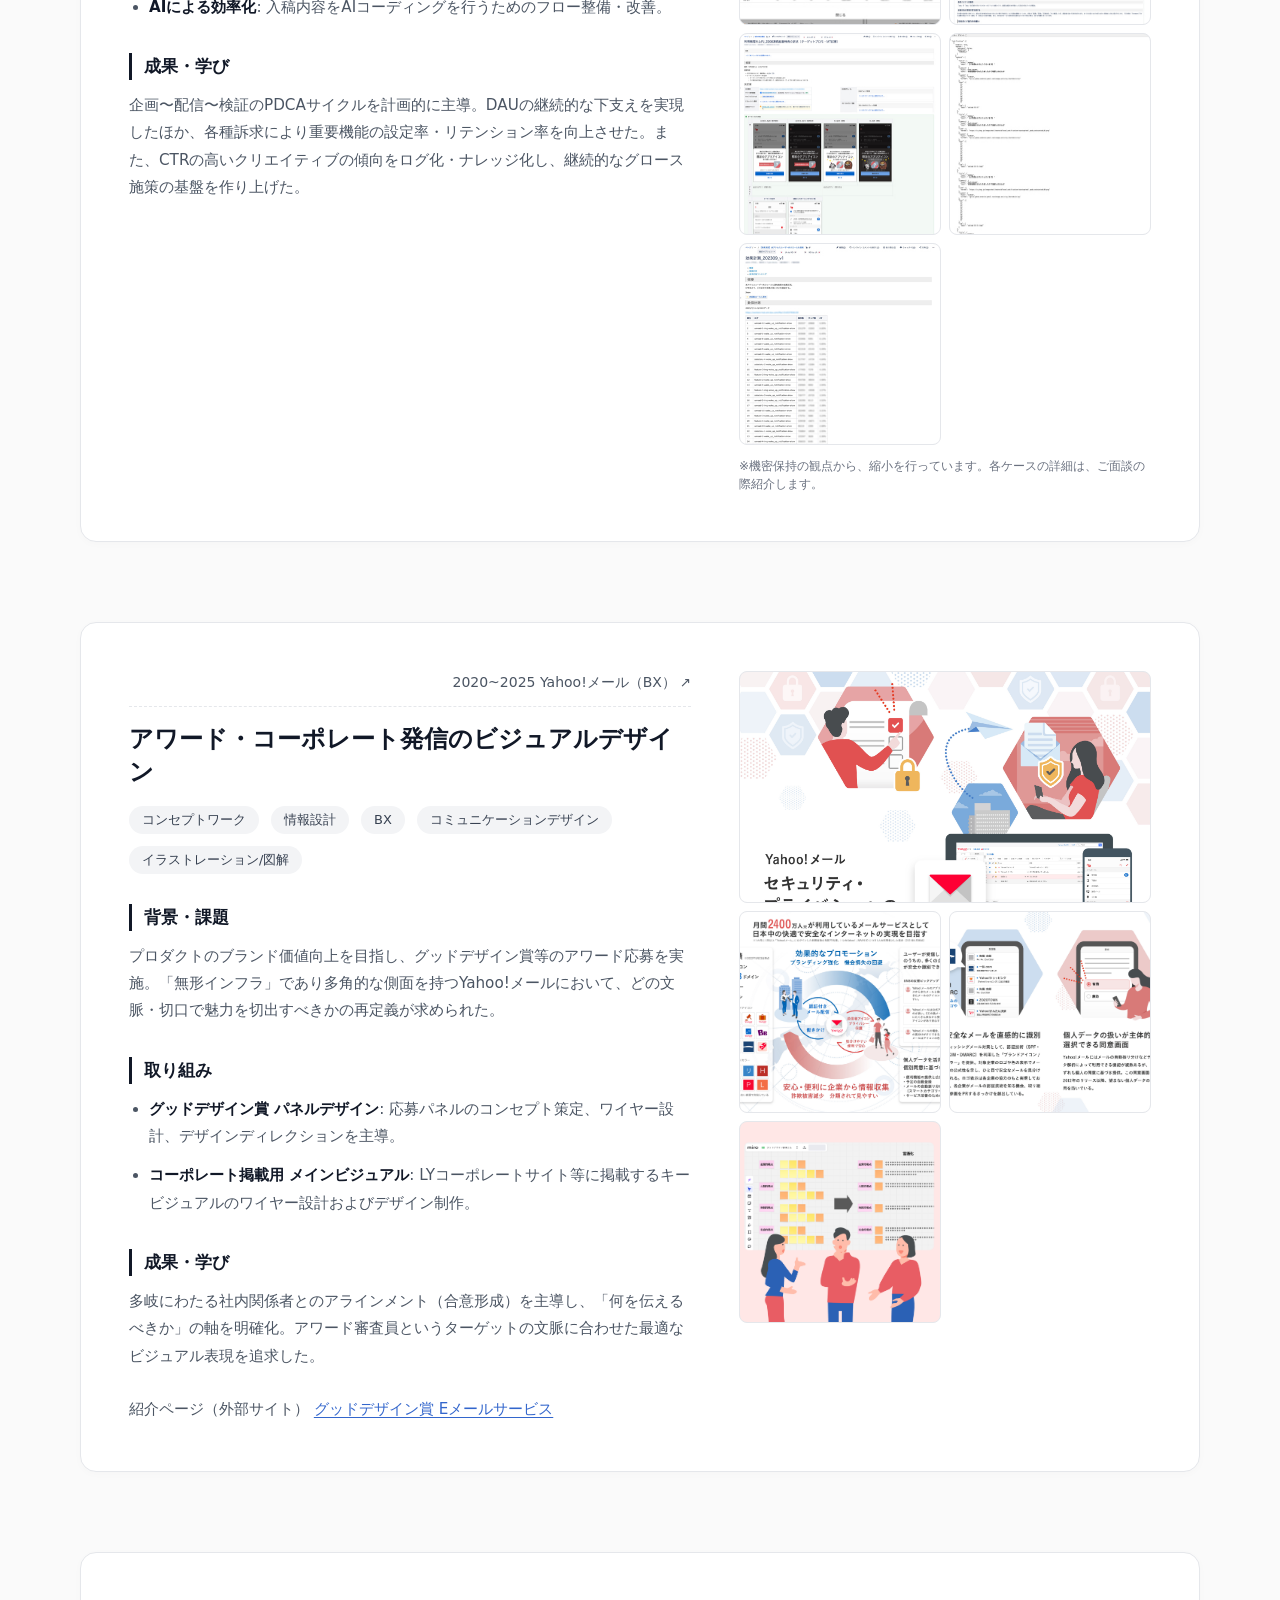
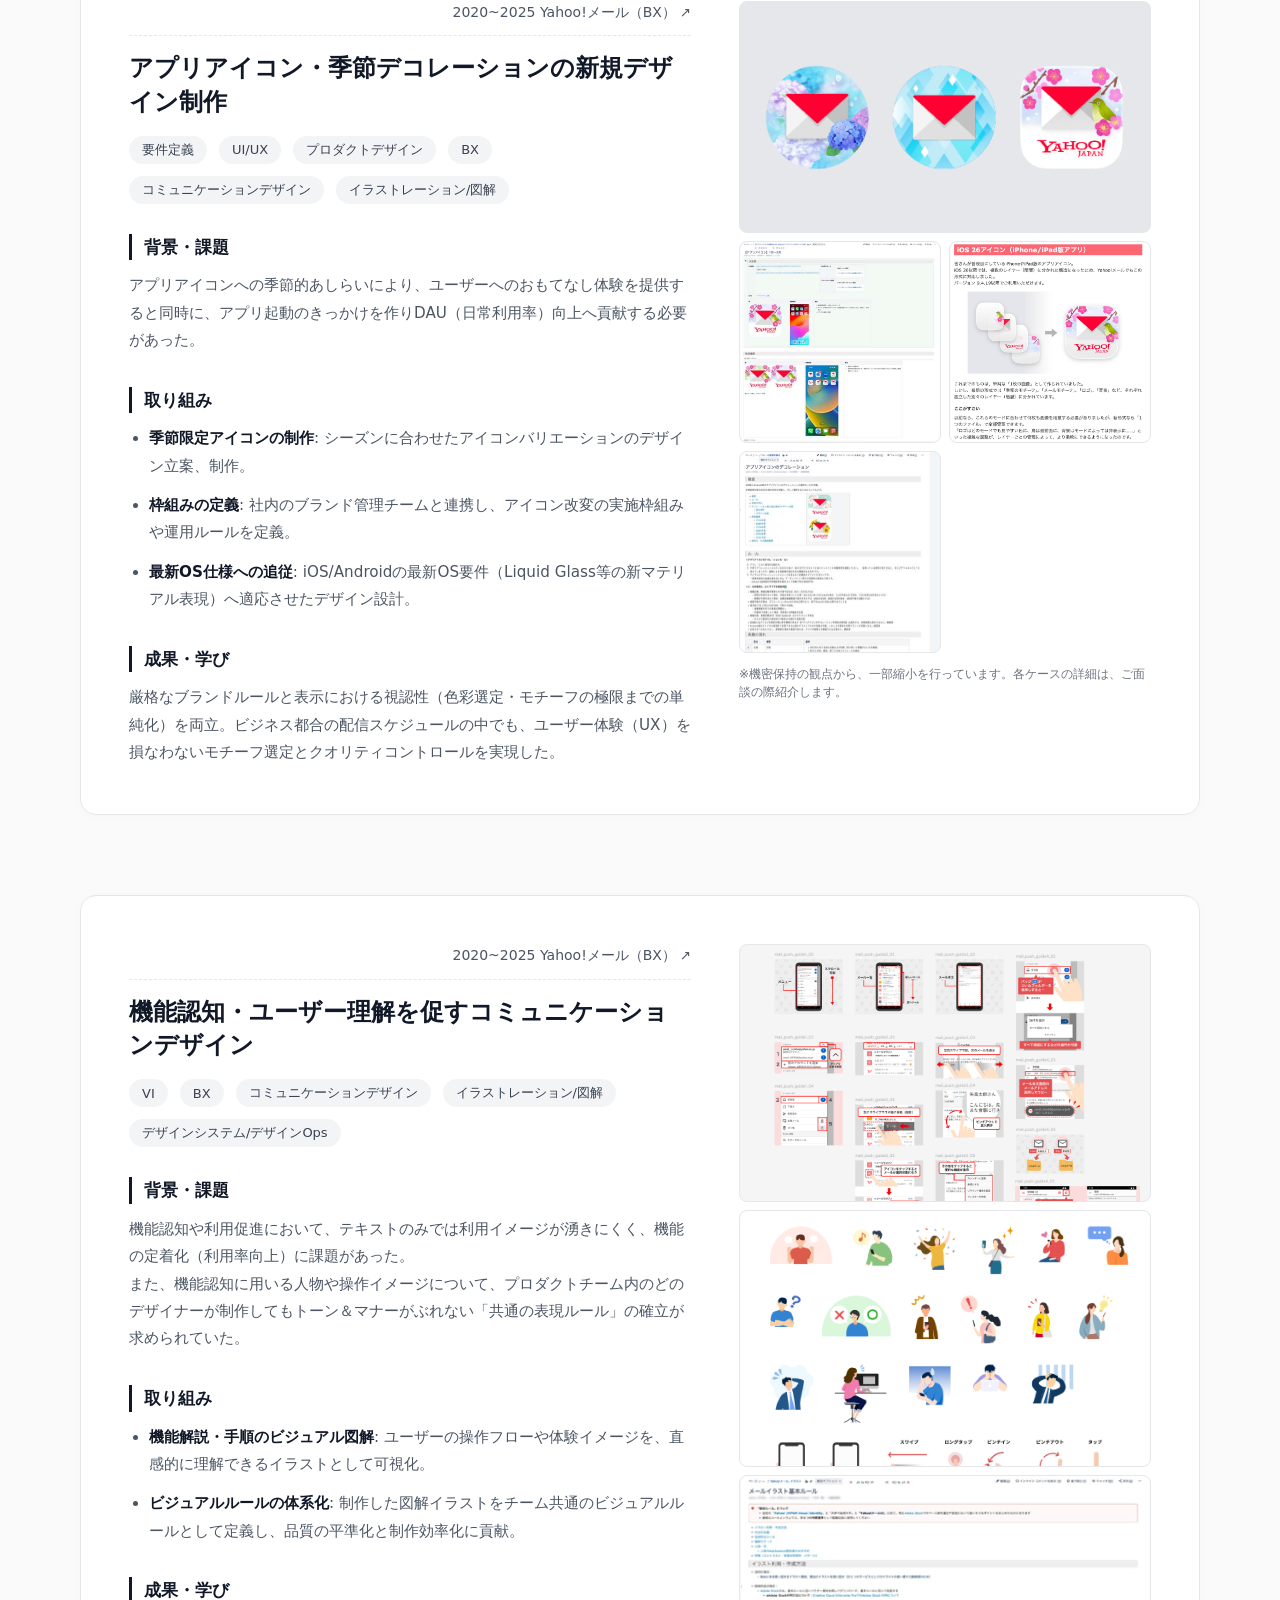
==== commit fd98ca81: "副業実績を追加や詳細ページの表示修正" ====
--- a/skills.html
+++ b/skills.html
@@ -83,7 +83,7 @@
             <img src="./images/linecalapp-bx01_1.jpg" alt="BXコンセプト設計" class="bento-img" onerror="this.src='data:image/svg+xml;utf8,<svg xmlns=\'http://www.w3.org/2000/svg\' width=\'100%\' height=\'100%\' style=\'background:%23F3F4F6\'></svg>'">
             <img src="./images/linecalapp-bx01_2.jpg" alt="BXコンセプト設計" class="bento-img" onerror="this.src='data:image/svg+xml;utf8,<svg xmlns=\'http://www.w3.org/2000/svg\' width=\'100%\' height=\'100%\' style=\'background:%23F3F4F6\'></svg>'">
           </div>
-          <p class="gallery-caption">※機密保持の観点から、一部縮小を行っています。各ケースの詳細は、ご面談の際紹介します。</p>
+          <p class="gallery-caption">※機密保持の観点から、縮小を行っています。各ケースの詳細は、ご面談の際紹介します。</p>
         </div>
       </section>
 
@@ -122,8 +122,8 @@
         <div class="case-gallery">
           <div class="bento-grid" data-count="1">
             <img src="./images/linecalapp-bx02_1.png" alt="ストアクリエイティブ" class="bento-img" onerror="this.src='data:image/svg+xml;utf8,<svg xmlns=\'http://www.w3.org/2000/svg\' width=\'100%\' height=\'100%\' style=\'background:%23F3F4F6\'></svg>'">
-          </div>
-          <p class="gallery-caption">※機密保持の観点から、一部縮小を行っています。各ケースの詳細は、ご面談の際紹介します。</p>
+            <img src="./images/linecalapp-bx02_2.png" alt="ストアクリエイティブ" class="bento-img" onerror="this.src='data:image/svg+xml;utf8,<svg xmlns=\'http://www.w3.org/2000/svg\' width=\'100%\' height=\'100%\' style=\'background:%23F3F4F6\'></svg>'">
+          </div>
         </div>
       </section>
 
@@ -160,11 +160,14 @@
           <h3>成果・学び</h3>
           <p>「課題提起 → 解決策提示 → アプリダウンロード誘導」という定着率の高いストーリーラインを映像化。LPやストアクリエイティブと連動した一貫性のあるブランド体験（BX）を構築した。</p>
         </div>
+
         
         <div class="case-gallery">
           <div class="bento-grid" data-count="1">
+            <img src="./images/linecalapp-bx03_2.jpg" alt="動画ディレクション" class="bento-img" onerror="this.src='data:image/svg+xml;utf8,<svg xmlns=\'http://www.w3.org/2000/svg\' width=\'100%\' height=\'100%\' style=\'background:%23F3F4F6\'></svg>'">
             <img src="./images/linecalapp-bx03_1.jpg" alt="動画ディレクション" class="bento-img" onerror="this.src='data:image/svg+xml;utf8,<svg xmlns=\'http://www.w3.org/2000/svg\' width=\'100%\' height=\'100%\' style=\'background:%23F3F4F6\'></svg>'">
           </div>
+          <p class="gallery-caption">※機密保持の観点から、縮小を行っています。各ケースの詳細は、ご面談の際紹介します。</p>
         </div>
       </section>
 
@@ -200,11 +203,12 @@
           </ul>
           
           <h3>成果・学び</h3>
-          <p>認識齟齬による難航と、LandPressの未知の技術・表現制約という二重の難題に対し、自ら手探りで解を模索しながら軌道修正を完遂。<br>ステークホルダー間の泥臭い合意形成と技術的制約の克服を両立させ、LP施策を関係者全員が納得する形で無事着地へと導いた。</p>
+          <p>認識齟齬による難航と、LandPressの未知の技術・表現制約という二重の難題に対し、自ら手探りで解を模索しながら軌道修正を完遂。<br>ステークホルダー間の泥臭い合意形成と技術的制約の克服を両立させ、LP施策を関係者全員が納得する形で無事着地へと導いた。</p><br>
+          <p>紹介ページ（外部サイト） <a href="https://calendar.line.me/" target="_blank" rel="noopener">LINEカレンダーアプリ</a></p>
         </div>
         
         <div class="case-gallery">
-          <div class="bento-grid" data-count="2" data-variant="lp">
+          <div class="bento-grid" data-count="2" data-variant="lp" style="--bento-aspect-ratio: 1 / 5;">
             <img src="./images/linecalapp-bx04_1.png" alt="LP" class="bento-img" onerror="this.src='data:image/svg+xml;utf8,<svg xmlns=\'http://www.w3.org/2000/svg\' width=\'100%\' height=\'100%\' style=\'background:%23F3F4F6\'></svg>'">
             <img src="./images/linecalapp-bx04_2.jpg" alt="LP" class="bento-img" onerror="this.src='data:image/svg+xml;utf8,<svg xmlns=\'http://www.w3.org/2000/svg\' width=\'100%\' height=\'100%\' style=\'background:%23F3F4F6\'></svg>'">
           </div>
@@ -334,7 +338,7 @@
             <img src="./images/ymail-uiux01_8.jpg" class="bento-img" onerror="this.src='data:image/svg+xml;utf8,<svg xmlns=\'http://www.w3.org/2000/svg\' width=\'100%\' height=\'100%\' style=\'background:%23F3F4F6\'></svg>'">
             <img src="./images/ymail-uiux01_9.jpg" class="bento-img" onerror="this.src='data:image/svg+xml;utf8,<svg xmlns=\'http://www.w3.org/2000/svg\' width=\'100%\' height=\'100%\' style=\'background:%23F3F4F6\'></svg>'">
           </div>
-          <p class="gallery-caption">※機密保持の観点から、一部縮小を行っています。各ケースの詳細は、ご面談の際紹介します。</p>
+          <p class="gallery-caption">※機密保持の観点から、縮小を行っています。各ケースの詳細は、ご面談の際紹介します。</p>
         </div>
       </section>
 
@@ -374,7 +378,7 @@
             <img src="./images/ymail-uiux02_1.jpg" class="bento-img" onerror="this.src='data:image/svg+xml;utf8,<svg xmlns=\'http://www.w3.org/2000/svg\' width=\'100%\' height=\'100%\' style=\'background:%23F3F4F6\'></svg>'">
             <img src="./images/ymail-uiux02_2.jpg" class="bento-img" onerror="this.src='data:image/svg+xml;utf8,<svg xmlns=\'http://www.w3.org/2000/svg\' width=\'100%\' height=\'100%\' style=\'background:%23F3F4F6\'></svg>'">
           </div>
-          <p class="gallery-caption">※機密保持の観点から、一部縮小を行っています。各ケースの詳細は、ご面談の際紹介します。</p>
+          <p class="gallery-caption">※機密保持の観点から、縮小を行っています。各ケースの詳細は、ご面談の際紹介します。</p>
         </div>
       </section>
 
@@ -398,7 +402,7 @@
           </div>
           
           <h3>背景・課題</h3>
-          <p>Android版アプリの内部構造がボトルネックとなり、iOS版と同等の新機能追加が困難な状況にあったため。iOS版アプリにおいては、長年の機能追加による不要なUIや仕組みの蓄積が運用負荷となっていた。</p>
+          <p>Android版アプリでは、内部構造がボトルネックとなり、iOS版と同等の新機能追加が困難な状況にあったため、構造改善を行うことになった。また、iOS版アプリにおいては、長年の機能追加による不要なUIや仕組みの蓄積が運用負荷となっていた。</p>
           
           <h3>取り組み</h3>
           <ul>
@@ -417,7 +421,7 @@
             <img src="./images/ymail-uiux03_3.jpg" class="bento-img" onerror="this.src='data:image/svg+xml;utf8,<svg xmlns=\'http://www.w3.org/2000/svg\' width=\'100%\' height=\'100%\' style=\'background:%23F3F4F6\'></svg>'">
             <img src="./images/ymail-uiux03_4.jpg" class="bento-img" onerror="this.src='data:image/svg+xml;utf8,<svg xmlns=\'http://www.w3.org/2000/svg\' width=\'100%\' height=\'100%\' style=\'background:%23F3F4F6\'></svg>'">          
           </div>
-          <p class="gallery-caption">※機密保持の観点から、一部縮小を行っています。各ケースの詳細は、ご面談の際紹介します。</p>
+          <p class="gallery-caption">※機密保持の観点から、縮小を行っています。各ケースの詳細は、ご面談の際紹介します。</p>
         </div>
       </section>
 
@@ -459,7 +463,7 @@
             <img src="./images/ymail-uiux04_2.jpg" class="bento-img" onerror="this.src='data:image/svg+xml;utf8,<svg xmlns=\'http://www.w3.org/2000/svg\' width=\'100%\' height=\'100%\' style=\'background:%23F3F4F6\'></svg>'">
             <img src="./images/ymail-uiux04_3.jpg" class="bento-img" onerror="this.src='data:image/svg+xml;utf8,<svg xmlns=\'http://www.w3.org/2000/svg\' width=\'100%\' height=\'100%\' style=\'background:%23F3F4F6\'></svg>'">
           </div>
-          <p class="gallery-caption">※機密保持の観点から、一部縮小を行っています。各ケースの詳細は、ご面談の際紹介します。</p>
+          <p class="gallery-caption">※機密保持の観点から、縮小を行っています。各ケースの詳細は、ご面談の際紹介します。</p>
         </div>
       </section>
 
@@ -502,7 +506,7 @@
             <img src="./images/ymail-uiux05_5.jpg" class="bento-img" onerror="this.src='data:image/svg+xml;utf8,<svg xmlns=\'http://www.w3.org/2000/svg\' width=\'100%\' height=\'100%\' style=\'background:%23F3F4F6\'></svg>'">
             <img src="./images/ymail-uiux05_6.jpg" class="bento-img" onerror="this.src='data:image/svg+xml;utf8,<svg xmlns=\'http://www.w3.org/2000/svg\' width=\'100%\' height=\'100%\' style=\'background:%23F3F4F6\'></svg>'">
           </div>
-          <p class="gallery-caption">※機密保持の観点から、一部縮小を行っています。各ケースの詳細は、ご面談の際紹介します。</p>
+          <p class="gallery-caption">※機密保持の観点から、縮小を行っています。各ケースの詳細は、ご面談の際紹介します。</p>
         </div>
       </section>
 
@@ -551,7 +555,7 @@
             <img src="./images/ymail-growth01_7.jpg" alt="アプリ内導線およびUI設計" class="bento-img" onerror="this.src='data:image/svg+xml;utf8,<svg xmlns=\'http://www.w3.org/2000/svg\' width=\'100%\' height=\'100%\' style=\'background:%23F3F4F6\'></svg>'">
             <img src="./images/ymail-growth01_8.jpg" alt="アプリ内導線およびUI設計" class="bento-img" onerror="this.src='data:image/svg+xml;utf8,<svg xmlns=\'http://www.w3.org/2000/svg\' width=\'100%\' height=\'100%\' style=\'background:%23F3F4F6\'></svg>'">
           </div>
-          <p class="gallery-caption">※機密保持の観点から、一部縮小を行っています。各ケースの詳細は、ご面談の際紹介します。</p>
+          <p class="gallery-caption">※機密保持の観点から、縮小を行っています。各ケースの詳細は、ご面談の際紹介します。</p>
         </div>
       </section>
 
@@ -599,7 +603,7 @@
             <img src="./images/ymail-growth02_8.jpg" alt="プロモーション運用のプロセス（企画〜分析）" class="bento-img" onerror="this.src='data:image/svg+xml;utf8,<svg xmlns=\'http://www.w3.org/2000/svg\' width=\'100%\' height=\'100%\' style=\'background:%23F3F4F6\'></svg>'">
             <img src="./images/ymail-growth02_9.jpg" alt="プロモーション運用のプロセス（企画〜分析）" class="bento-img" onerror="this.src='data:image/svg+xml;utf8,<svg xmlns=\'http://www.w3.org/2000/svg\' width=\'100%\' height=\'100%\' style=\'background:%23F3F4F6\'></svg>'">
           </div>
-          <p class="gallery-caption">※機密保持の観点から、一部縮小を行っています。各ケースの詳細は、ご面談の際紹介します。</p>
+          <p class="gallery-caption">※機密保持の観点から、縮小を行っています。各ケースの詳細は、ご面談の際紹介します。</p>
         </div>
       </section>
 
@@ -632,7 +636,8 @@
           </ul>
 
           <h3>成果・学び</h3>
-          <p>多岐にわたる社内関係者とのアラインメント（合意形成）を主導し、「何を伝えるべきか」の軸を明確化。アワード審査員というターゲットの文脈に合わせた最適なビジュアル表現を追求した。</p>
+          <p>多岐にわたる社内関係者とのアラインメント（合意形成）を主導し、「何を伝えるべきか」の軸を明確化。アワード審査員というターゲットの文脈に合わせた最適なビジュアル表現を追求した。</p><br>
+          <p>紹介ページ（外部サイト） <a href="https://www.g-mark.org/gallery/winners/7924" target="_blank" rel="noopener">グッドデザイン賞 Eメールサービス</a></p>
         </div>
 
         <div class="case-gallery">
@@ -642,7 +647,6 @@
             <img src="./images/ymail-bx01_3.JPG" alt="アワード・コーポレート発信のビジュアルデザイン" class="bento-img" onerror="this.src='data:image/svg+xml;utf8,<svg xmlns=\'http://www.w3.org/2000/svg\' width=\'100%\' height=\'100%\' style=\'background:%23F3F4F6\'></svg>'">
             <img src="./images/ymail-bx01_4.png" alt="アワード・コーポレート発信のビジュアルデザイン" class="bento-img" onerror="this.src='data:image/svg+xml;utf8,<svg xmlns=\'http://www.w3.org/2000/svg\' width=\'100%\' height=\'100%\' style=\'background:%23F3F4F6\'></svg>'">
           </div>
-          <p class="gallery-caption">※機密保持の観点から、一部縮小を行っています。各ケースの詳細は、ご面談の際紹介します。</p>
         </div>
       </section>
 
@@ -762,7 +766,6 @@
           <h3>成果・学び</h3>
           <p>各施策のターゲット属性や掲載面のUIコンテキストを理解した上でビジュアルを設計。グロース施策の成果最大化に貢献した。</p>
         </div>
-
         <div class="case-gallery">
           <div class="bento-grid" data-count="1">
             <img src="./images/ymail-bx03_1.png" alt="訴求バナー・記事内ビジュアルなどのクリエイティブ制作" class="bento-img" onerror="this.src='data:image/svg+xml;utf8,<svg xmlns=\'http://www.w3.org/2000/svg\' width=\'100%\' height=\'100%\' style=\'background:%23F3F4F6\'></svg>'">
@@ -855,6 +858,9 @@
 
           <h3>成果・学び</h3>
           <p>リサーチからコンセプト策定、要件定義、画面設計、プロモーション制作まで、0→1のプロダクト開発全工程をデザイナーとしてリード。ステークホルダーからの強いこだわりや多角的な要望に対し、粘り強い対話と試作を通じた合意形成能力を確立した。</p>
+
+          <h3>プロセスの紹介ページ</h3>
+          <p><a href="./projects/detail/ykantancalendar.html" target="_blank" rel="noopener">かんたんカレンダーアプリの新規立ち上げ</a></p>       
         </div>
 
         <div class="case-gallery">
@@ -897,7 +903,7 @@
           </div>
 
           <h3>背景・課題</h3>
-          <p>「かんたんカレンダー」の大ヒットに伴い、Yahoo! JAPANの冠を施した主力アプリへの昇格・ブランド統合が決定。全社的なブランドレギュレーションへの適合と、スムーズな移行プロセスが急務となった。</p>
+          <p>「かんたんカレンダー」の大ヒットに伴い、Yahoo! JAPANの冠を施した主力アプリ「Yahoo!カレンダー」への昇格・ブランド統合が決定。全社的なブランドレギュレーションへの適合と、スムーズな移行プロセスが急務となった。</p>
 
           <h3>取り組み</h3>
           <ul>
@@ -940,7 +946,7 @@
           </div>
 
           <h3>背景・課題</h3>
-          <p>複数サービスの統合・拡大に伴い、企画・開発・ステークホルダーなど関与メンバーが急増。「プロダクトが目指すべきコアバリューと世界観」に対する共通認識の欠如が懸念された。</p>
+          <p>「Yahoo!カレンダー」への統合・拡大に伴い、企画・開発・ステークホルダーなど関与メンバーが急増。「プロダクトが目指すべきコアバリューと世界観」に対する共通認識の欠如が懸念された。</p>
 
           <h3>取り組み</h3>
           <ul>
@@ -997,7 +1003,7 @@
           <div class="bento-grid" data-count="1">
             <img src="./images/ycalendar04_1.jpg" alt="「Yahoo! JAPAN」メインアプリ内へ、ミニアプリとしてのカレンダー機能のUI" class="bento-img" onerror="this.src='data:image/svg+xml;utf8,<svg xmlns=\'http://www.w3.org/2000/svg\' width=\'100%\' height=\'100%\' style=\'background:%23F3F4F6\'></svg>'">
           </div>
-          <p class="gallery-caption">※機密保持の観点から、一部縮小を行っています。各ケースの詳細は、ご面談の際紹介します。</p>
+          <p class="gallery-caption">※機密保持の観点から、縮小を行っています。各ケースの詳細は、ご面談の際紹介します。</p>
         </div>
       </section>
 
--- a/css/style.css
+++ b/css/style.css
@@ -163,6 +163,41 @@
   flex-shrink: 0;
 }
 .profile-intro-text { display: flex; flex-direction: column; }
+.profile-links {
+  margin-top: 18px;
+  display: flex;
+  flex-wrap: wrap;
+  gap: 12px;
+}
+.profile-link-btn {
+  display: inline-flex;
+  align-items: center;
+  gap: 8px;
+  padding: 8px 16px;
+  background-color: var(--card-bg);
+  border: 1px solid var(--card-border);
+  border-radius: 8px;
+  color: var(--primary-text);
+  font-size: 0.875rem;
+  font-weight: 500;
+  text-decoration: none;
+  transition: all 0.2s ease;
+  box-shadow: 0 1px 2px rgba(0, 0, 0, 0.03);
+}
+.profile-link-btn:hover {
+  background-color: #F9FAFB;
+  border-color: #D1D5DB;
+  transform: translateY(-1px);
+  box-shadow: 0 4px 6px -1px rgba(0, 0, 0, 0.05);
+}
+.profile-link-btn .arrow-icon {
+  width: 14px;
+  height: 14px;
+  transition: transform 0.2s ease;
+}
+.profile-link-btn:hover .arrow-icon {
+  transform: translateX(3px);
+}
 
 /* ---------------- Home Featured Sections ---------------- */
 .home-feature-section {
@@ -577,8 +612,8 @@
   width: 100vw;
   height: 100vh;
   box-sizing: border-box;
-  padding: 64px 24px 48px;
-  background-color: rgba(17, 24, 39, 0.88);
+  padding: 64px 80px 48px;
+  background-color: rgba(17, 24, 39, 0.92);
   backdrop-filter: blur(8px);
   -webkit-backdrop-filter: blur(8px);
   z-index: 9999;
@@ -624,17 +659,18 @@
   display: flex;
   flex-direction: column;
   align-items: center;
-  margin: auto 0;
+  margin: 0 auto;
+  width: 100%;
+  max-width: min(1280px, 100%);
+}
+
+.lightbox-img {
+  width: 100%;
   max-width: 100%;
-}
-
-.lightbox-img {
-  width: auto;
-  max-width: min(860px, 90vw);
   height: auto;
   display: block;
   border-radius: 6px;
-  box-shadow: 0 8px 32px rgba(0, 0, 0, 0.35);
+  box-shadow: 0 8px 32px rgba(0, 0, 0, 0.45);
 }
 
 /* Caption */
@@ -644,7 +680,8 @@
   font-size: 0.95rem;
   line-height: 1.5;
   text-align: center;
-  max-width: min(860px, 90vw);
+  width: 100%;
+  max-width: 100%;
 }
 
 /* Controls */
@@ -709,11 +746,17 @@
   .lightbox-modal {
     padding: 56px 12px 36px;
   }
+  .lightbox-content {
+    width: 100%;
+    max-width: 100%;
+  }
   .lightbox-img {
-    max-width: 94vw;
+    width: 100%;
+    max-width: 100%;
   }
   .lightbox-caption {
-    max-width: 94vw;
+    width: 100%;
+    max-width: 100%;
     font-size: 0.85rem;
     margin-top: 12px;
   }
@@ -723,8 +766,8 @@
     font-size: 1.2rem;
     background: rgba(0, 0, 0, 0.6);
   }
-  .lightbox-prev { left: 10px; }
-  .lightbox-next { right: 10px; }
+  .lightbox-prev { left: 8px; }
+  .lightbox-next { right: 8px; }
   .lightbox-close {
     top: 12px;
     right: 12px;
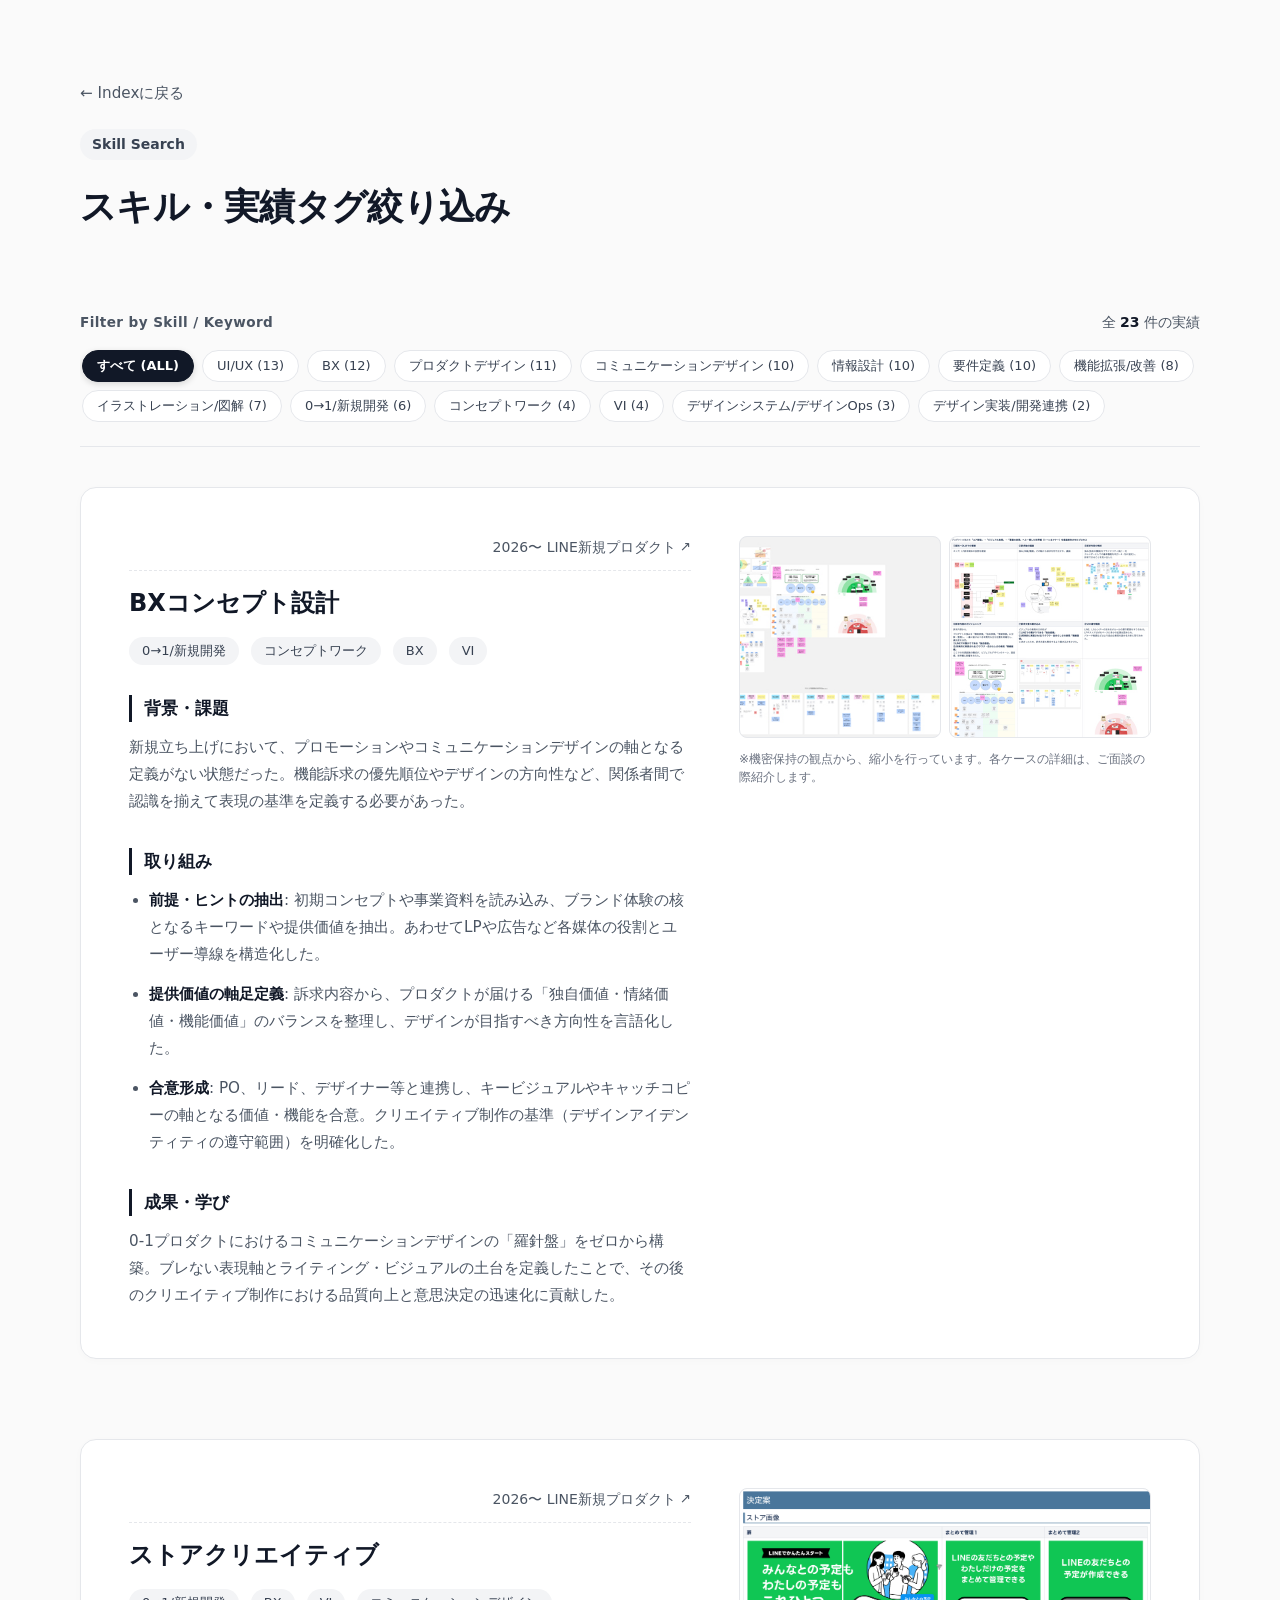
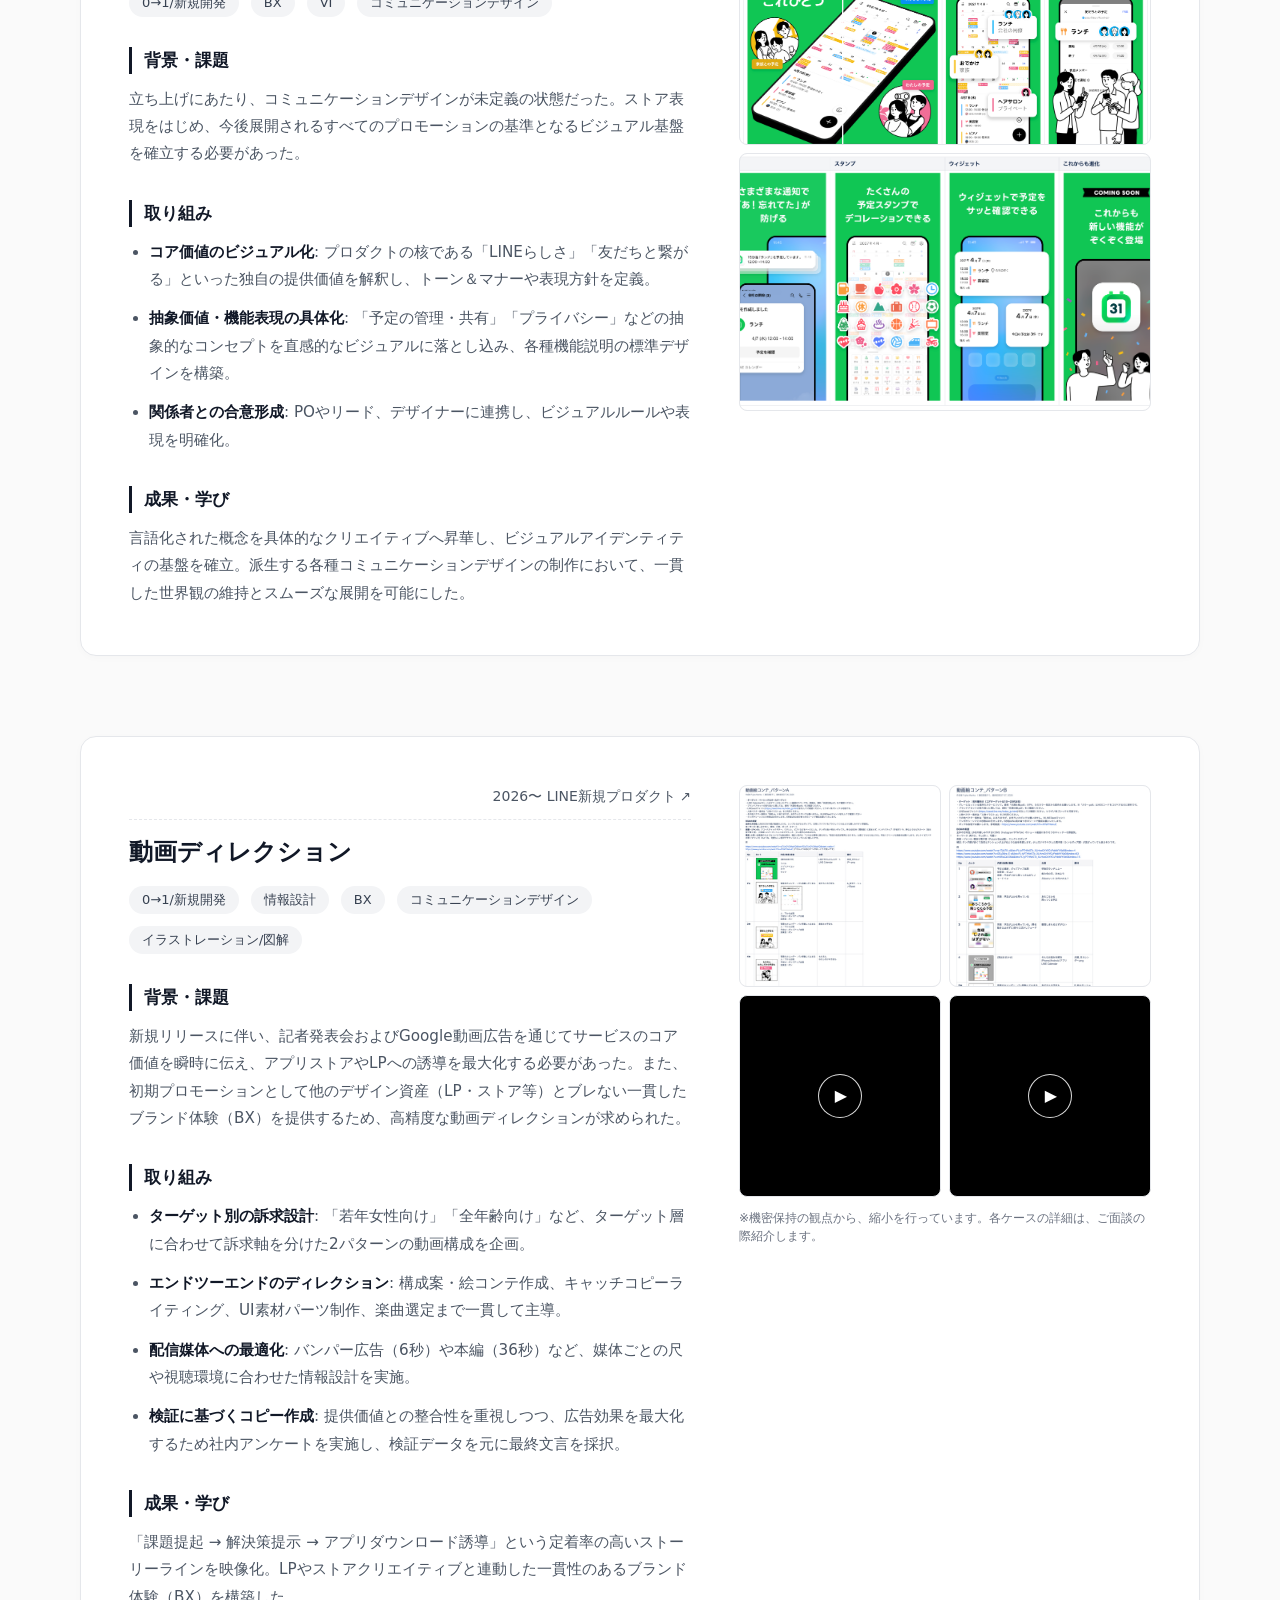
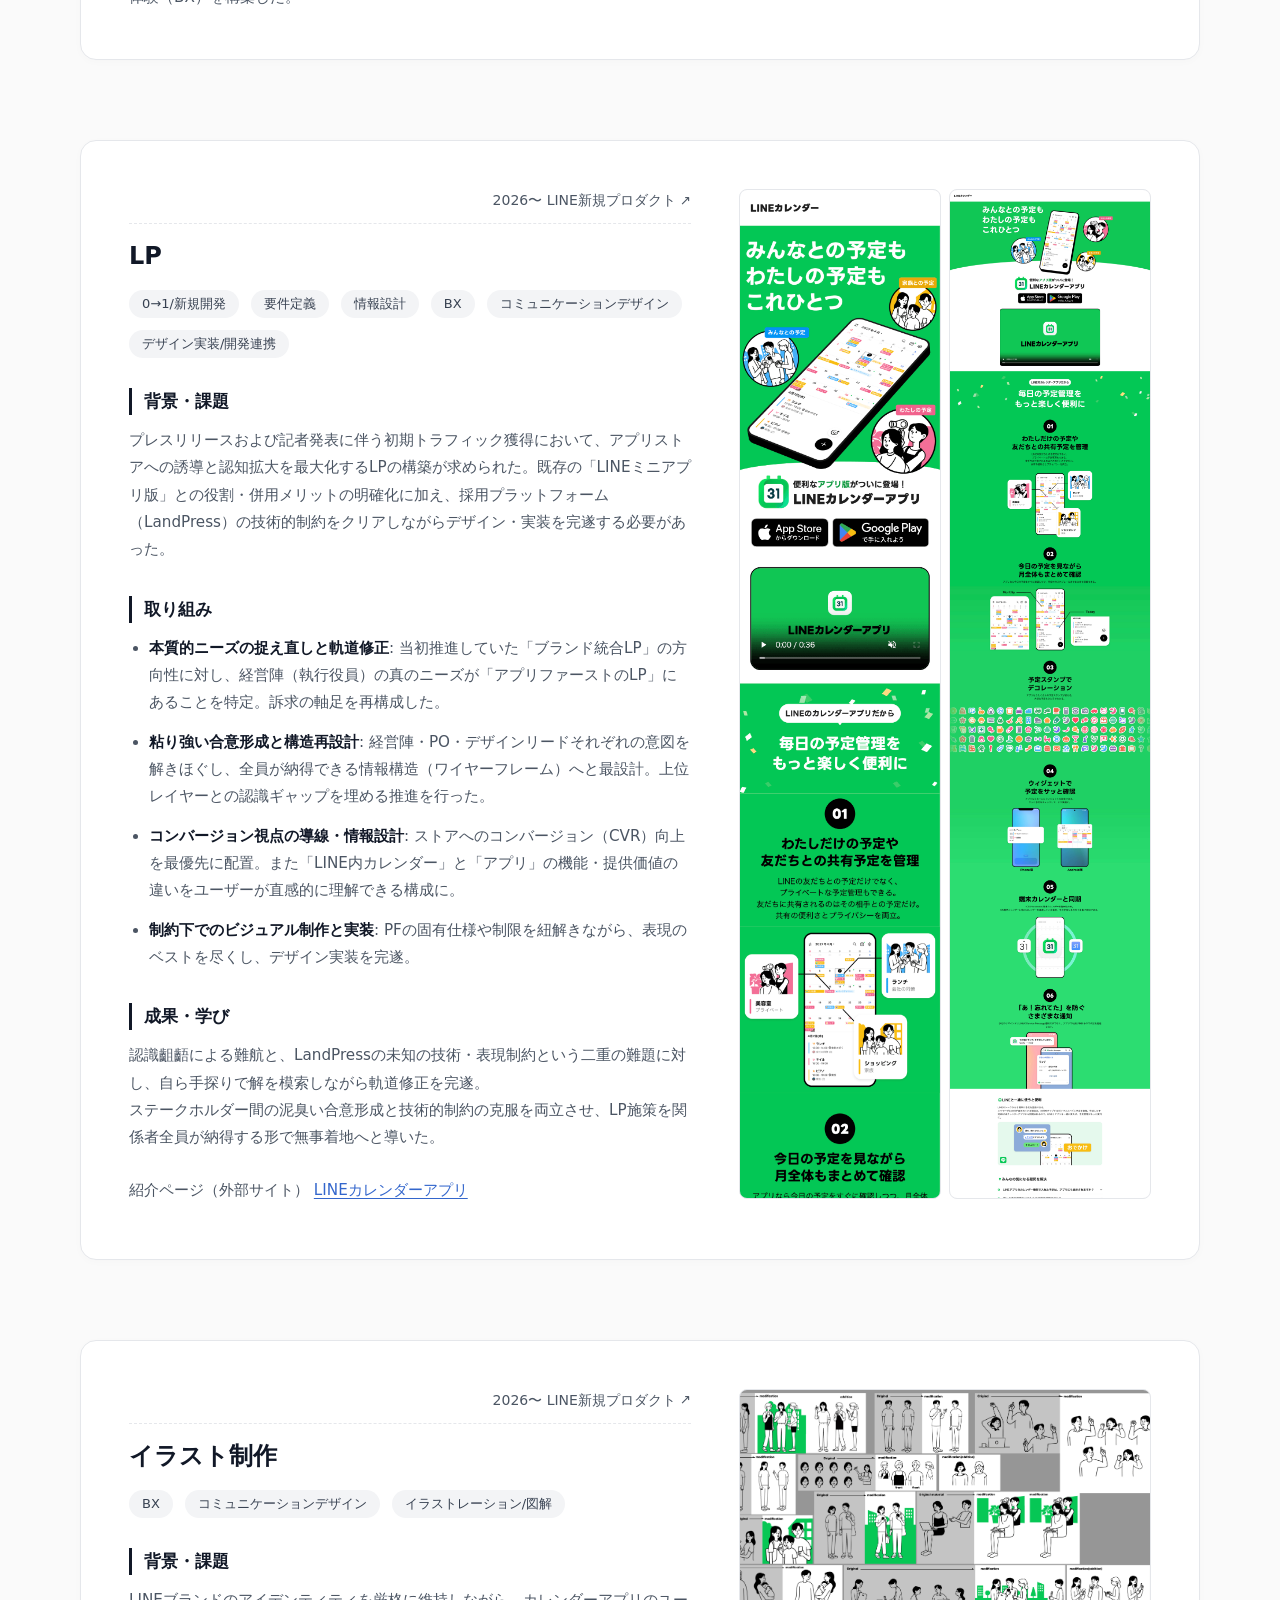
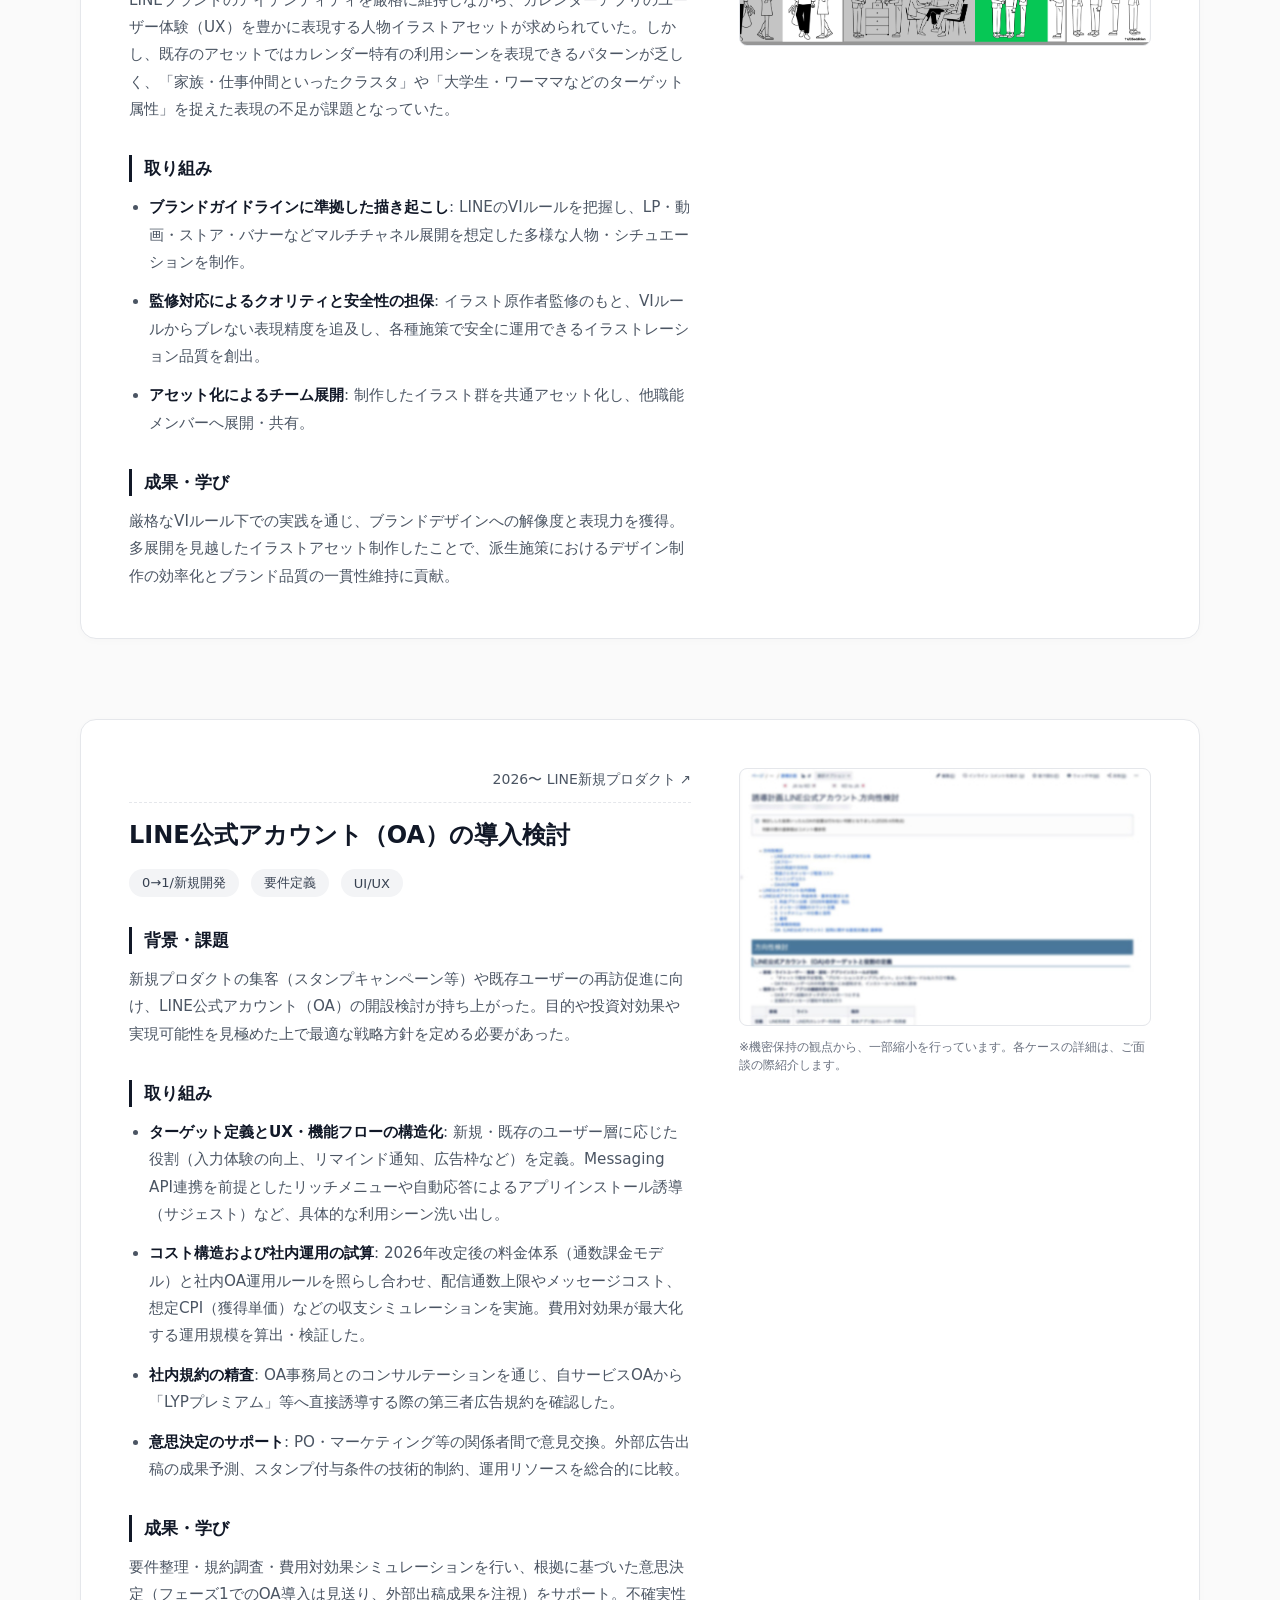
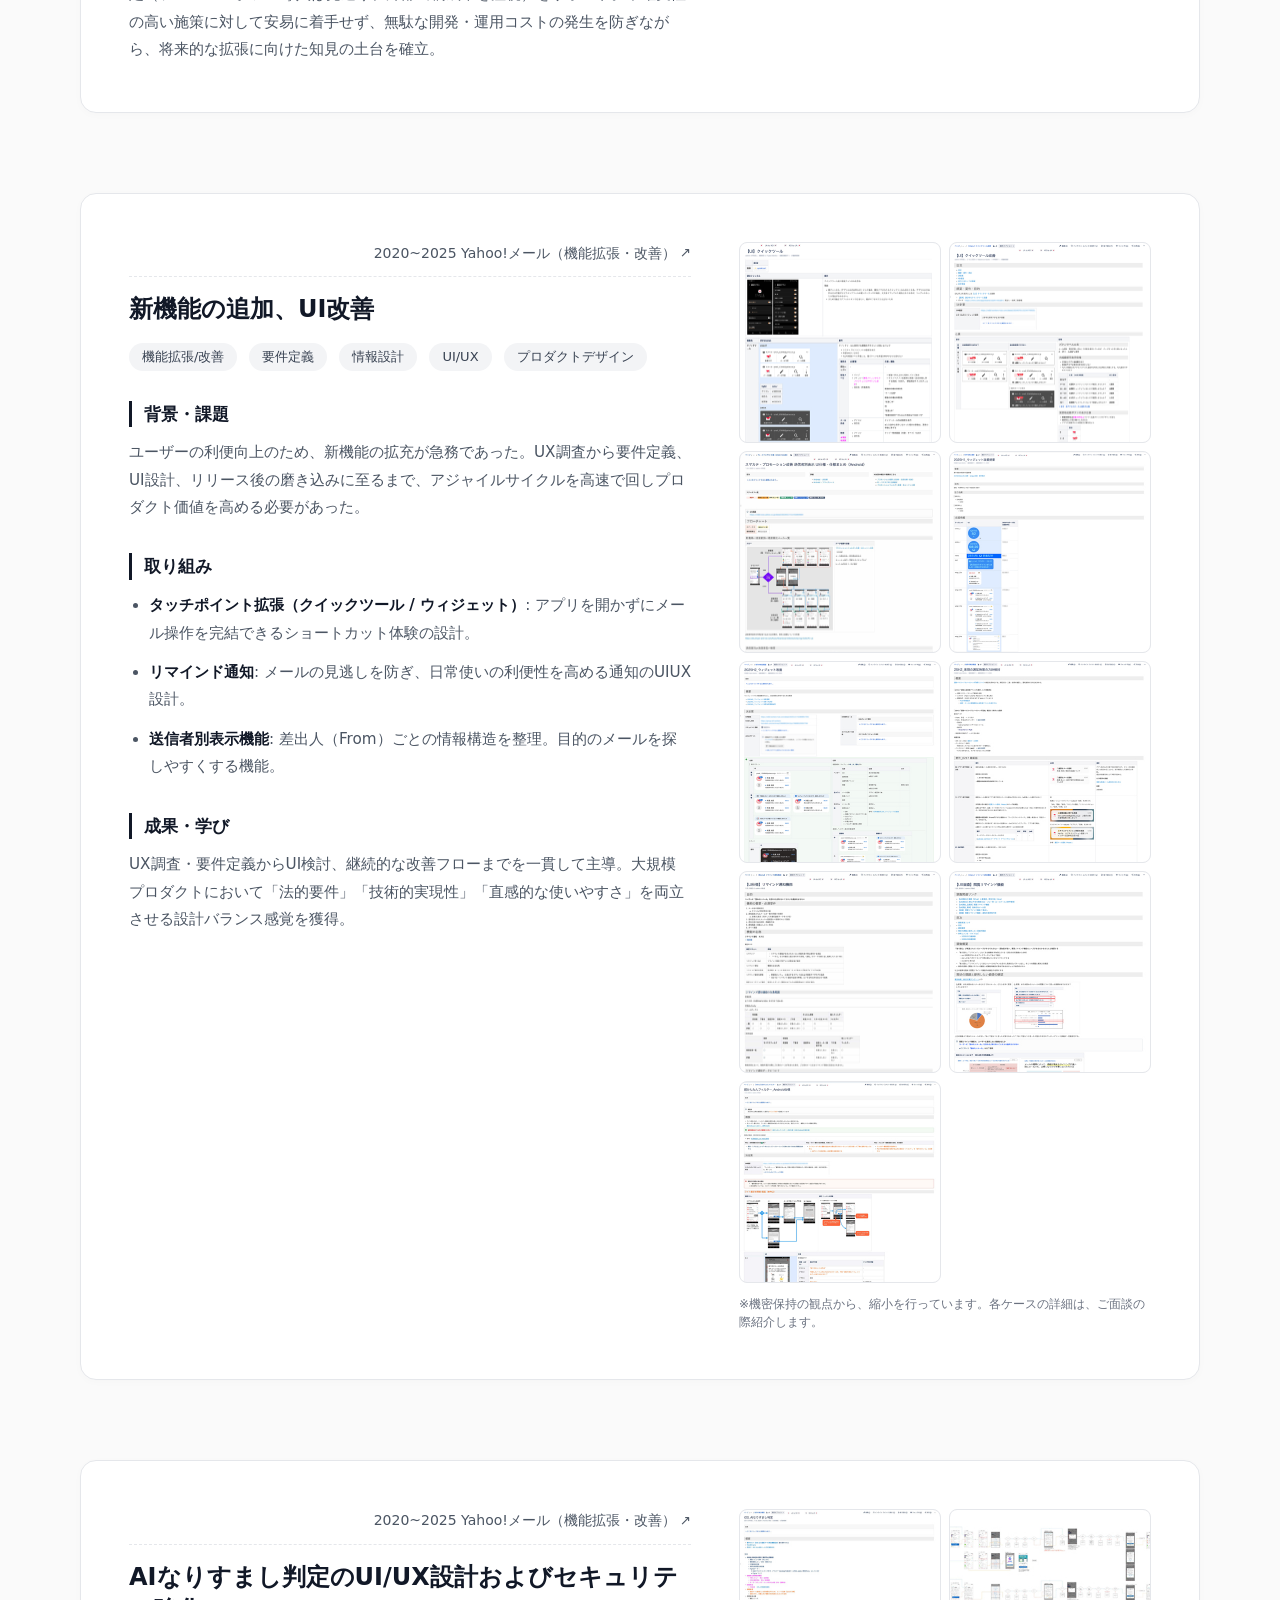
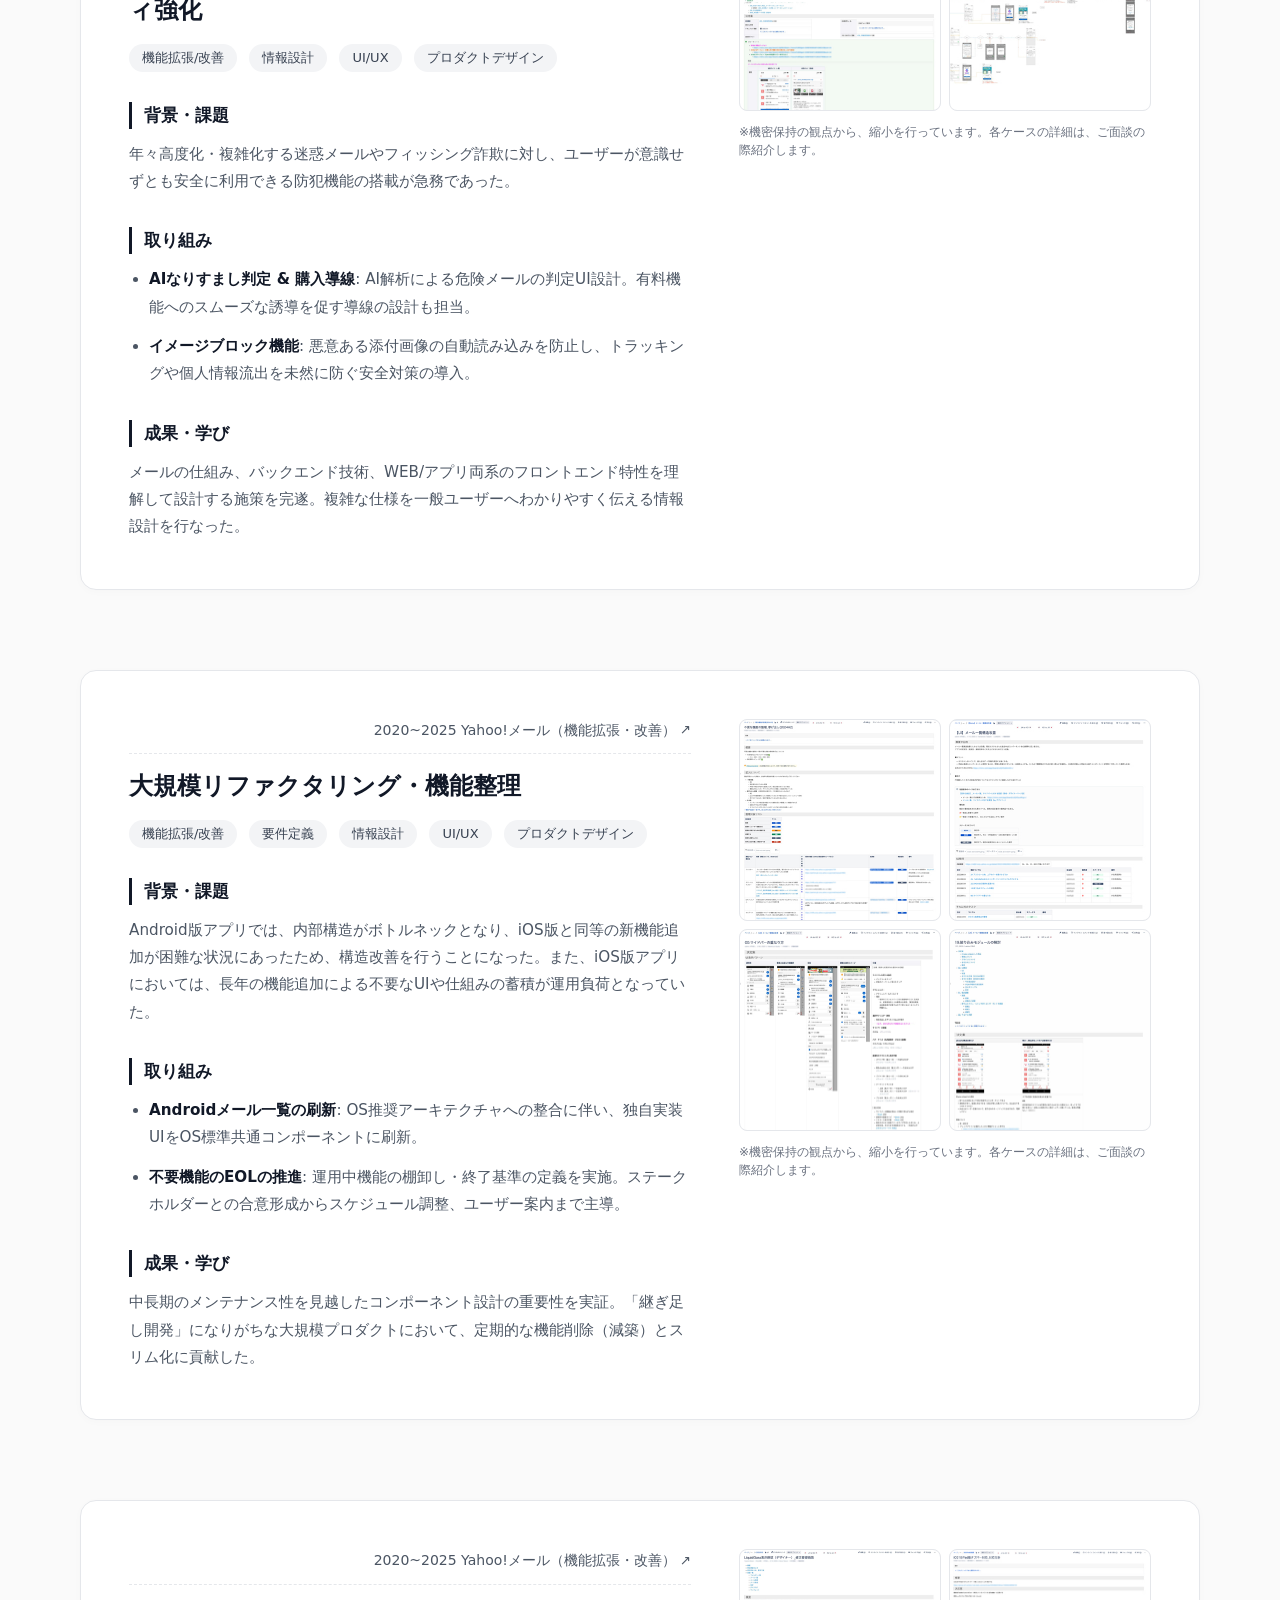
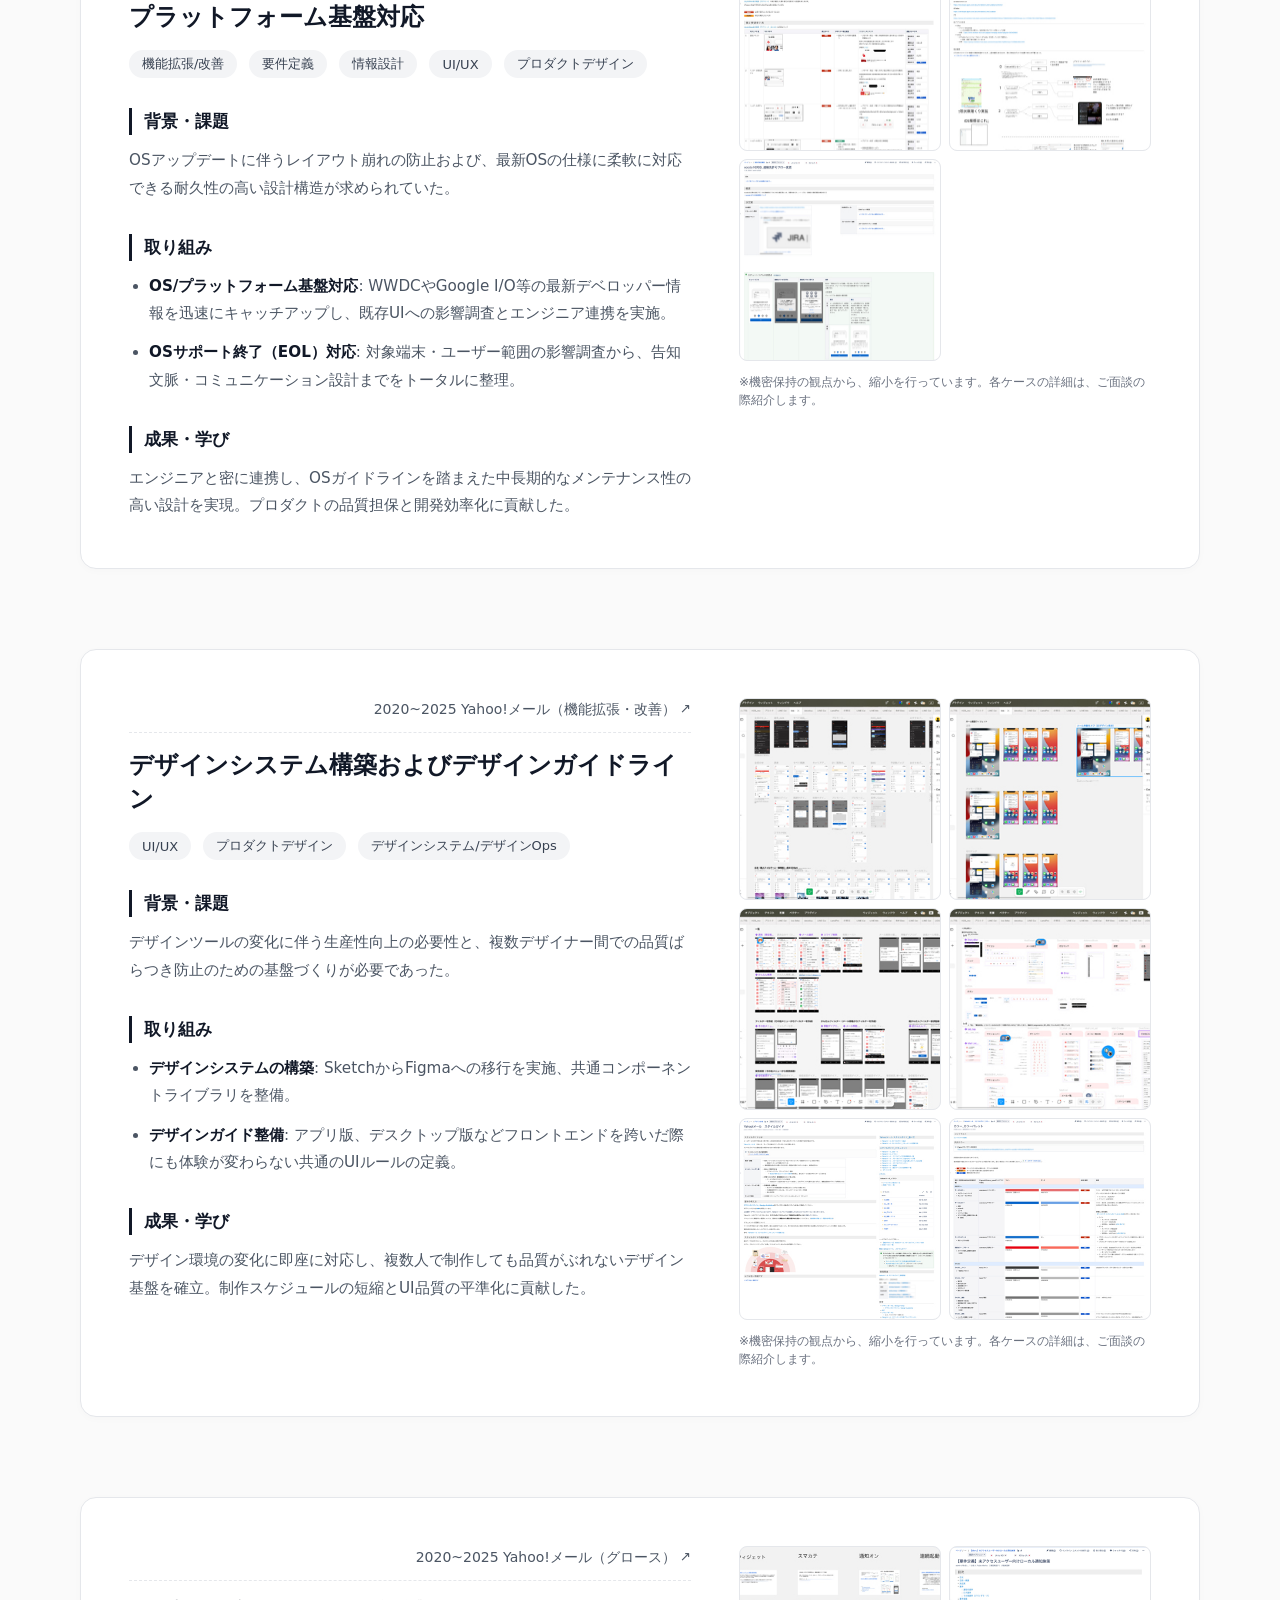
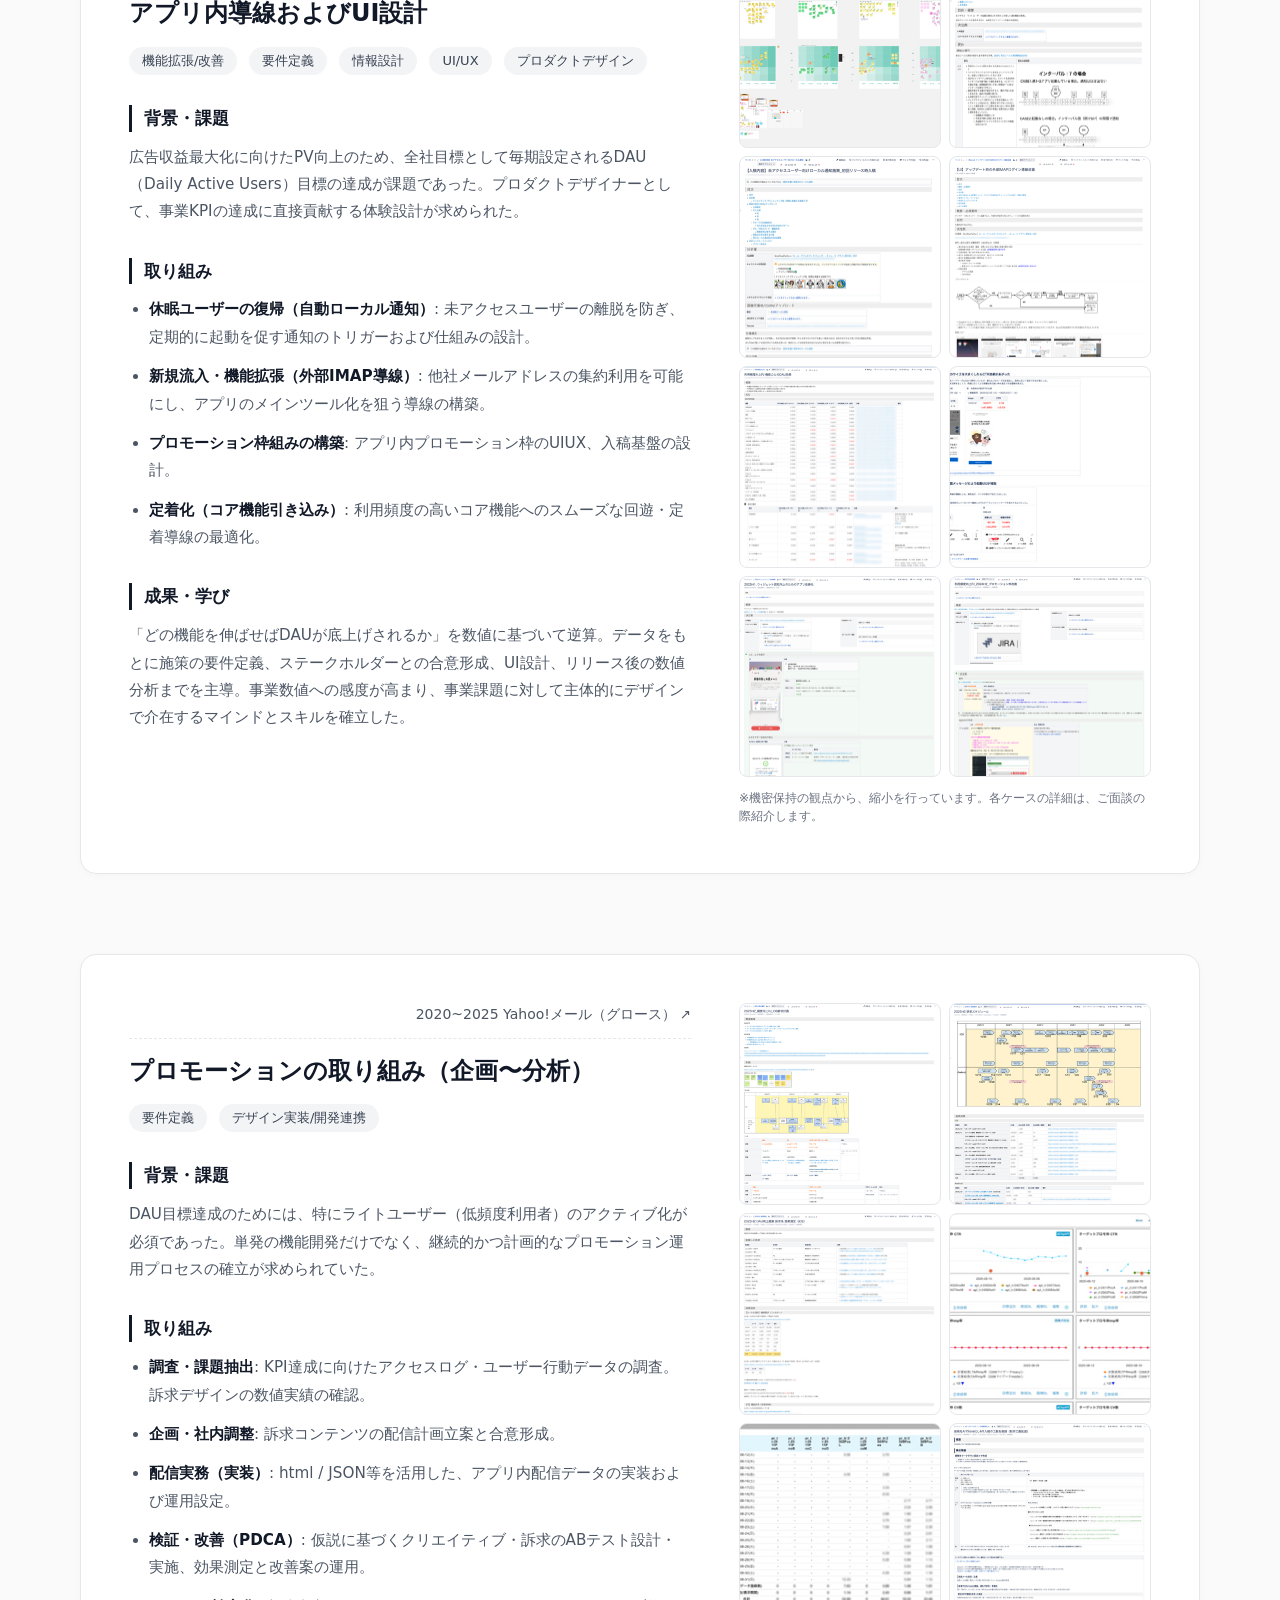
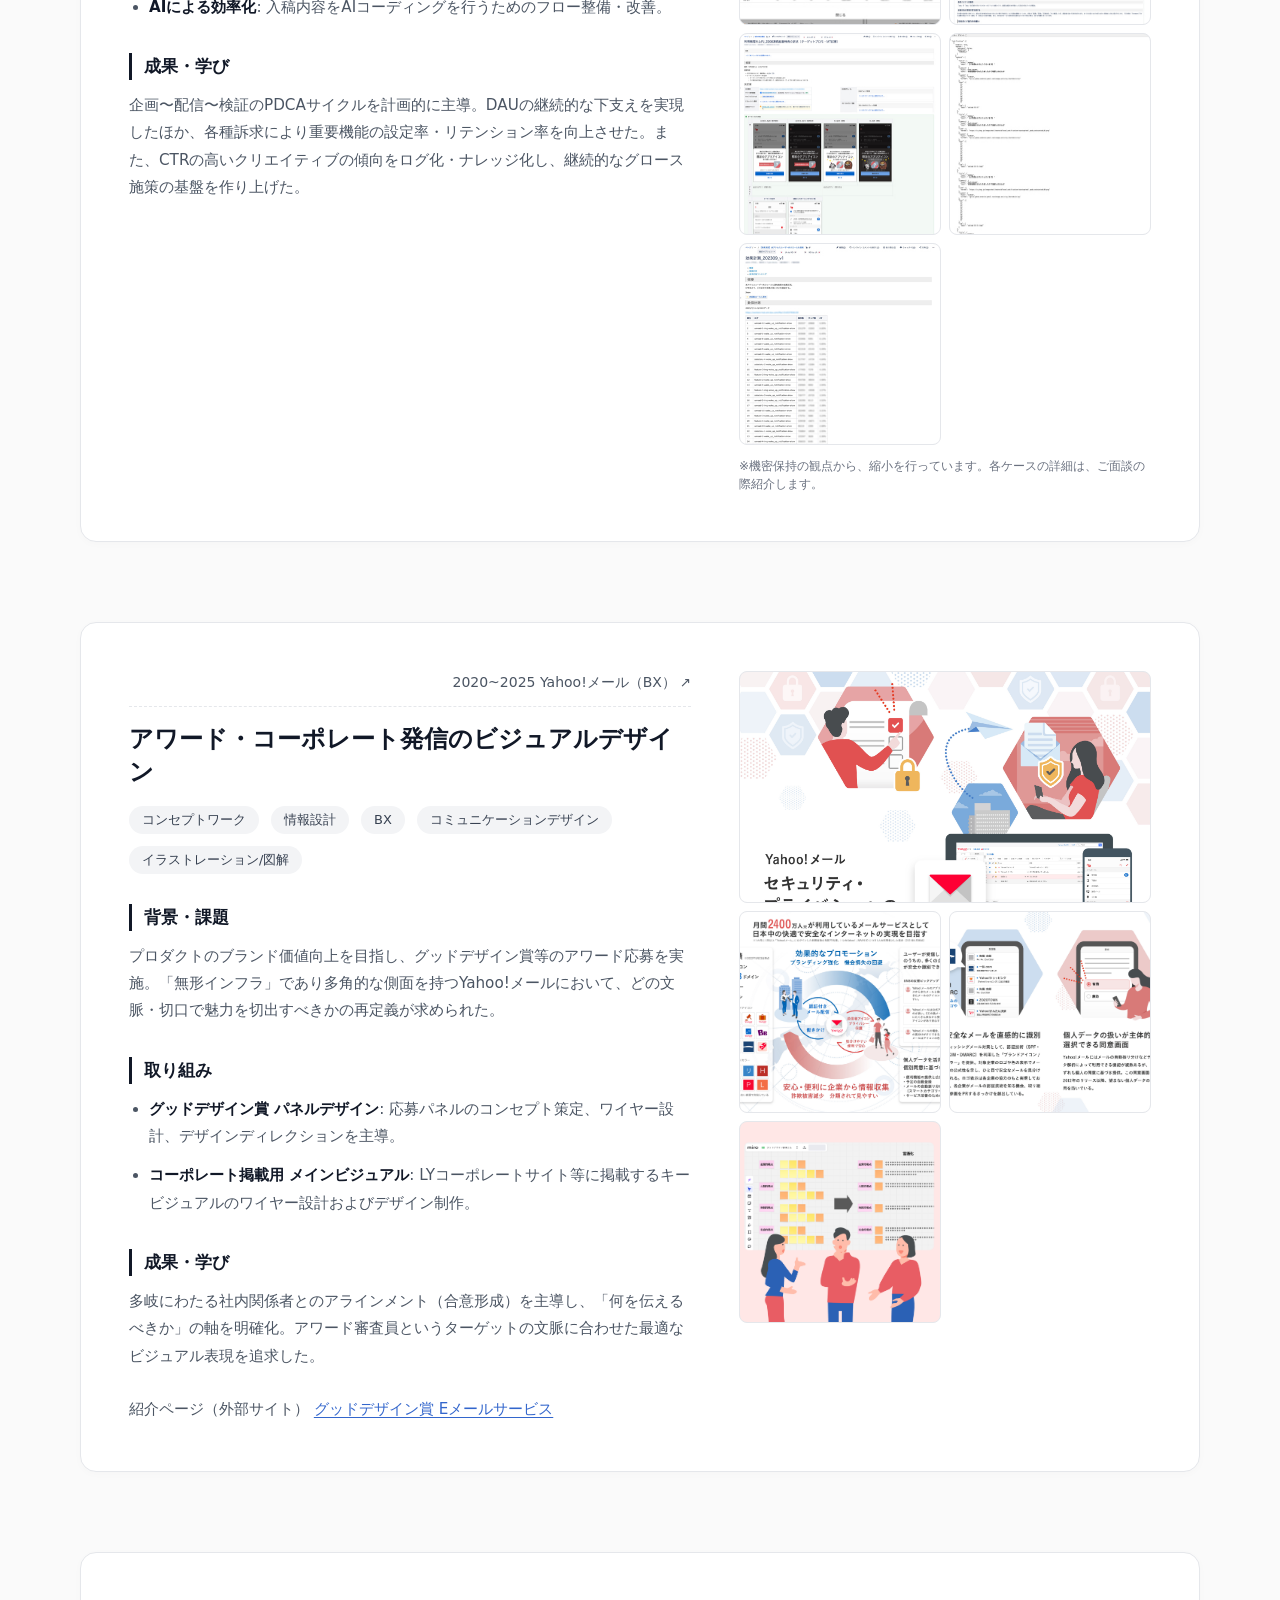
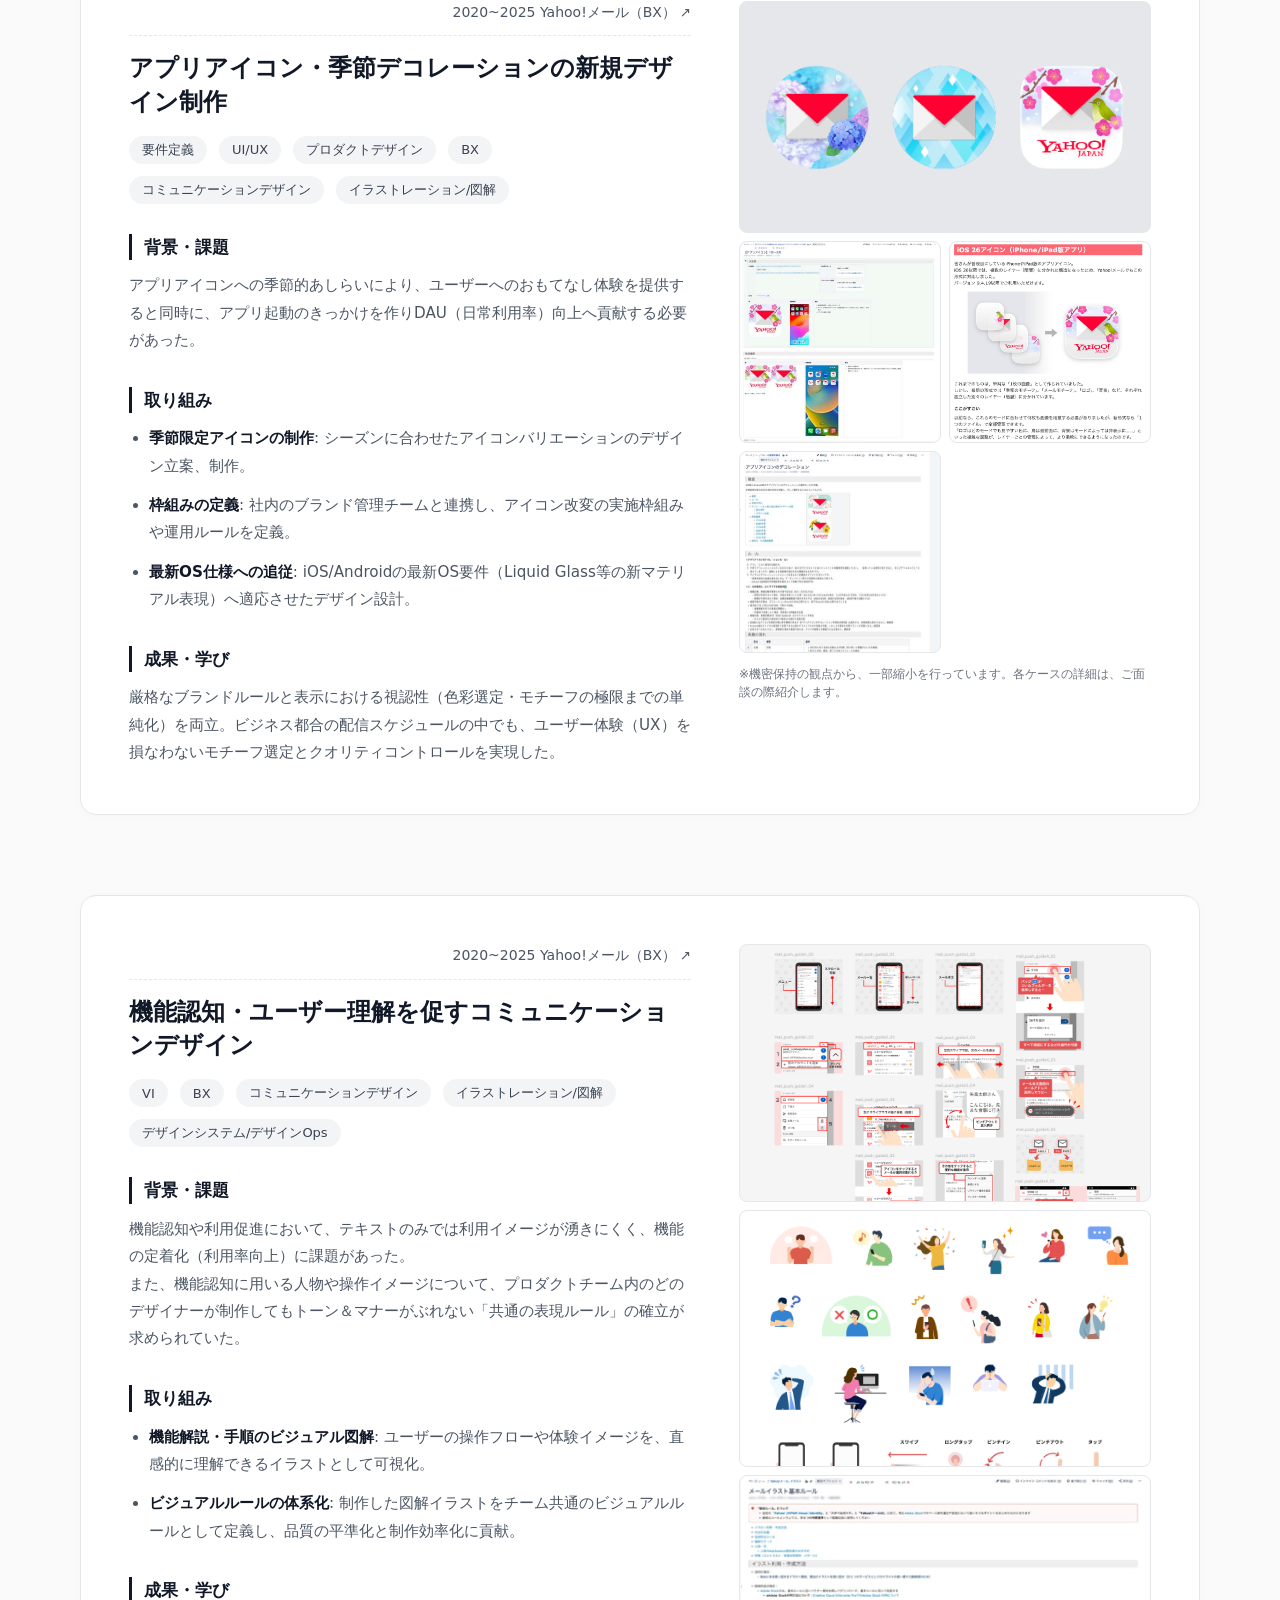
==== commit 7e9ada33: "動画形式を追加" ====
--- a/skills.html
+++ b/skills.html
@@ -63,25 +63,30 @@
             <button type="button" class="tag tag-btn">BX</button>
             <button type="button" class="tag tag-btn">VI</button>
           </div>
-          
+
           <h3>背景・課題</h3>
           <p>新規立ち上げにおいて、プロモーションやコミュニケーションデザインの軸となる定義がない状態だった。機能訴求の優先順位やデザインの方向性など、関係者間で認識を揃えて表現の基準を定義する必要があった。</p>
-          
-          <h3>取り組み</h3>
-          <ul>
-            <li><strong>前提・ヒントの抽出</strong>: 初期コンセプトや事業資料を読み込み、ブランド体験の核となるキーワードや提供価値を抽出。あわせてLPや広告など各媒体の役割とユーザー導線を構造化した。</li>
+
+          <h3>取り組み</h3>
+          <ul>
+            <li><strong>前提・ヒントの抽出</strong>: 初期コンセプトや事業資料を読み込み、ブランド体験の核となるキーワードや提供価値を抽出。あわせてLPや広告など各媒体の役割とユーザー導線を構造化した。
+            </li>
             <li><strong>提供価値の軸足定義</strong>: 訴求内容から、プロダクトが届ける「独自価値・情緒価値・機能価値」のバランスを整理し、デザインが目指すべき方向性を言語化した。</li>
-            <li><strong>合意形成</strong>: PO、リード、デザイナー等と連携し、キービジュアルやキャッチコピーの軸となる価値・機能を合意。クリエイティブ制作の基準（デザインアイデンティティの遵守範囲）を明確化した。</li>
-          </ul>
-          
-          <h3>成果・学び</h3>
-          <p>0-1プロダクトにおけるコミュニケーションデザインの「羅針盤」をゼロから構築。ブレない表現軸とライティング・ビジュアルの土台を定義したことで、その後のクリエイティブ制作における品質向上と意思決定の迅速化に貢献した。</p>
-        </div>
-        
+            <li><strong>合意形成</strong>:
+              PO、リード、デザイナー等と連携し、キービジュアルやキャッチコピーの軸となる価値・機能を合意。クリエイティブ制作の基準（デザインアイデンティティの遵守範囲）を明確化した。</li>
+          </ul>
+
+          <h3>成果・学び</h3>
+          <p>0-1プロダクトにおけるコミュニケーションデザインの「羅針盤」をゼロから構築。ブレない表現軸とライティング・ビジュアルの土台を定義したことで、その後のクリエイティブ制作における品質向上と意思決定の迅速化に貢献した。
+          </p>
+        </div>
+
         <div class="case-gallery">
           <div class="bento-grid" data-count="2">
-            <img src="./images/linecalapp-bx01_1.jpg" alt="BXコンセプト設計" class="bento-img" onerror="this.src='data:image/svg+xml;utf8,<svg xmlns=\'http://www.w3.org/2000/svg\' width=\'100%\' height=\'100%\' style=\'background:%23F3F4F6\'></svg>'">
-            <img src="./images/linecalapp-bx01_2.jpg" alt="BXコンセプト設計" class="bento-img" onerror="this.src='data:image/svg+xml;utf8,<svg xmlns=\'http://www.w3.org/2000/svg\' width=\'100%\' height=\'100%\' style=\'background:%23F3F4F6\'></svg>'">
+            <img src="./images/linecalapp-bx01_1.jpg" alt="BXコンセプト設計" class="bento-img"
+              onerror="this.src='data:image/svg+xml;utf8,<svg xmlns=\'http://www.w3.org/2000/svg\' width=\'100%\' height=\'100%\' style=\'background:%23F3F4F6\'></svg>'">
+            <img src="./images/linecalapp-bx01_2.jpg" alt="BXコンセプト設計" class="bento-img"
+              onerror="this.src='data:image/svg+xml;utf8,<svg xmlns=\'http://www.w3.org/2000/svg\' width=\'100%\' height=\'100%\' style=\'background:%23F3F4F6\'></svg>'">
           </div>
           <p class="gallery-caption">※機密保持の観点から、縮小を行っています。各ケースの詳細は、ご面談の際紹介します。</p>
         </div>
@@ -104,25 +109,27 @@
             <button type="button" class="tag tag-btn">VI</button>
             <button type="button" class="tag tag-btn">コミュニケーションデザイン</button>
           </div>
-          
+
           <h3>背景・課題</h3>
           <p>立ち上げにあたり、コミュニケーションデザインが未定義の状態だった。ストア表現をはじめ、今後展開されるすべてのプロモーションの基準となるビジュアル基盤を確立する必要があった。</p>
-          
+
           <h3>取り組み</h3>
           <ul>
             <li><strong>コア価値のビジュアル化</strong>: プロダクトの核である「LINEらしさ」「友だちと繋がる」といった独自の提供価値を解釈し、トーン＆マナーや表現方針を定義。</li>
             <li><strong>抽象価値・機能表現の具体化</strong>: 「予定の管理・共有」「プライバシー」などの抽象的なコンセプトを直感的なビジュアルに落とし込み、各種機能説明の標準デザインを構築。</li>
             <li><strong>関係者との合意形成</strong>: POやリード、デザイナーに連携し、ビジュアルルールや表現を明確化。</li>
           </ul>
-          
+
           <h3>成果・学び</h3>
           <p>言語化された概念を具体的なクリエイティブへ昇華し、ビジュアルアイデンティティの基盤を確立。派生する各種コミュニケーションデザインの制作において、一貫した世界観の維持とスムーズな展開を可能にした。</p>
         </div>
-        
+
         <div class="case-gallery">
           <div class="bento-grid" data-count="1">
-            <img src="./images/linecalapp-bx02_1.png" alt="ストアクリエイティブ" class="bento-img" onerror="this.src='data:image/svg+xml;utf8,<svg xmlns=\'http://www.w3.org/2000/svg\' width=\'100%\' height=\'100%\' style=\'background:%23F3F4F6\'></svg>'">
-            <img src="./images/linecalapp-bx02_2.png" alt="ストアクリエイティブ" class="bento-img" onerror="this.src='data:image/svg+xml;utf8,<svg xmlns=\'http://www.w3.org/2000/svg\' width=\'100%\' height=\'100%\' style=\'background:%23F3F4F6\'></svg>'">
+            <img src="./images/linecalapp-bx02_1.png" alt="ストアクリエイティブ" class="bento-img"
+              onerror="this.src='data:image/svg+xml;utf8,<svg xmlns=\'http://www.w3.org/2000/svg\' width=\'100%\' height=\'100%\' style=\'background:%23F3F4F6\'></svg>'">
+            <img src="./images/linecalapp-bx02_2.png" alt="ストアクリエイティブ" class="bento-img"
+              onerror="this.src='data:image/svg+xml;utf8,<svg xmlns=\'http://www.w3.org/2000/svg\' width=\'100%\' height=\'100%\' style=\'background:%23F3F4F6\'></svg>'">
           </div>
         </div>
       </section>
@@ -145,10 +152,12 @@
             <button type="button" class="tag tag-btn">コミュニケーションデザイン</button>
             <button type="button" class="tag tag-btn">イラストレーション/図解</button>
           </div>
-          
-          <h3>背景・課題</h3>
-          <p>新規リリースに伴い、記者発表会およびGoogle動画広告を通じてサービスのコア価値を瞬時に伝え、アプリストアやLPへの誘導を最大化する必要があった。また、初期プロモーションとして他のデザイン資産（LP・ストア等）とブレない一貫したブランド体験（BX）を提供するため、高精度な動画ディレクションが求められた。</p>
-          
+
+          <h3>背景・課題</h3>
+          <p>
+            新規リリースに伴い、記者発表会およびGoogle動画広告を通じてサービスのコア価値を瞬時に伝え、アプリストアやLPへの誘導を最大化する必要があった。また、初期プロモーションとして他のデザイン資産（LP・ストア等）とブレない一貫したブランド体験（BX）を提供するため、高精度な動画ディレクションが求められた。
+          </p>
+
           <h3>取り組み</h3>
           <ul>
             <li><strong>ターゲット別の訴求設計</strong>: 「若年女性向け」「全年齢向け」など、ターゲット層に合わせて訴求軸を分けた2パターンの動画構成を企画。</li>
@@ -156,16 +165,26 @@
             <li><strong>配信媒体への最適化</strong>: バンパー広告（6秒）や本編（36秒）など、媒体ごとの尺や視聴環境に合わせた情報設計を実施。</li>
             <li><strong>検証に基づくコピー作成</strong>: 提供価値との整合性を重視しつつ、広告効果を最大化するため社内アンケートを実施し、検証データを元に最終文言を採択。</li>
           </ul>
-          
+
           <h3>成果・学び</h3>
           <p>「課題提起 → 解決策提示 → アプリダウンロード誘導」という定着率の高いストーリーラインを映像化。LPやストアクリエイティブと連動した一貫性のあるブランド体験（BX）を構築した。</p>
         </div>
 
-        
-        <div class="case-gallery">
-          <div class="bento-grid" data-count="1">
-            <img src="./images/linecalapp-bx03_2.jpg" alt="動画ディレクション" class="bento-img" onerror="this.src='data:image/svg+xml;utf8,<svg xmlns=\'http://www.w3.org/2000/svg\' width=\'100%\' height=\'100%\' style=\'background:%23F3F4F6\'></svg>'">
-            <img src="./images/linecalapp-bx03_1.jpg" alt="動画ディレクション" class="bento-img" onerror="this.src='data:image/svg+xml;utf8,<svg xmlns=\'http://www.w3.org/2000/svg\' width=\'100%\' height=\'100%\' style=\'background:%23F3F4F6\'></svg>'">
+
+        <div class="case-gallery">
+          <div class="bento-grid" data-count="4">
+            <img src="./images/linecalapp-bx03_2.jpg" alt="動画ディレクション - 絵コンテ/構成" class="bento-img"
+              onerror="this.src='data:image/svg+xml;utf8,<svg xmlns=\'http://www.w3.org/2000/svg\' width=\'100%\' height=\'100%\' style=\'background:%23F3F4F6\'></svg>'">
+            <img src="./images/linecalapp-bx03_1.jpg" alt="動画ディレクション - 絵コンテ/構成" class="bento-img"
+              onerror="this.src='data:image/svg+xml;utf8,<svg xmlns=\'http://www.w3.org/2000/svg\' width=\'100%\' height=\'100%\' style=\'background:%23F3F4F6\'></svg>'">
+            <div class="bento-video-wrap">
+              <video src="./images/linecalapp-bx03_3.mp4#t=0.001" alt="動画ディレクション - プロモーション動画 A" class="bento-img" preload="metadata" muted playsinline></video>
+              <div class="bento-play-badge" aria-hidden="true"><span class="bento-play-icon">▶</span></div>
+            </div>
+            <div class="bento-video-wrap">
+              <video src="./images/linecalapp-bx03_4.mp4#t=0.001" alt="動画ディレクション - プロモーション動画 B" class="bento-img" preload="metadata" muted playsinline></video>
+              <div class="bento-play-badge" aria-hidden="true"><span class="bento-play-icon">▶</span></div>
+            </div>
           </div>
           <p class="gallery-caption">※機密保持の観点から、縮小を行っています。各ケースの詳細は、ご面談の際紹介します。</p>
         </div>
@@ -190,27 +209,36 @@
             <button type="button" class="tag tag-btn">コミュニケーションデザイン</button>
             <button type="button" class="tag tag-btn">デザイン実装/開発連携</button>
           </div>
-          
-          <h3>背景・課題</h3>
-          <p>プレスリリースおよび記者発表に伴う初期トラフィック獲得において、アプリストアへの誘導と認知拡大を最大化するLPの構築が求められた。既存の「LINEミニアプリ版」との役割・併用メリットの明確化に加え、採用プラットフォーム（LandPress）の技術的制約をクリアしながらデザイン・実装を完遂する必要があった。</p>
-          
-          <h3>取り組み</h3>
-          <ul>
-            <li><strong>本質的ニーズの捉え直しと軌道修正</strong>: 当初推進していた「ブランド統合LP」の方向性に対し、経営陣（執行役員）の真のニーズが「アプリファーストのLP」にあることを特定。訴求の軸足を再構成した。</li>
-            <li><strong>粘り強い合意形成と構造再設計</strong>: 経営陣・PO・デザインリードそれぞれの意図を解きほぐし、全員が納得できる情報構造（ワイヤーフレーム）へと最設計。上位レイヤーとの認識ギャップを埋める推進を行った。</li>
-            <li><strong>コンバージョン視点の導線・情報設計</strong>: ストアへのコンバージョン（CVR）向上を最優先に配置。また「LINE内カレンダー」と「アプリ」の機能・提供価値の違いをユーザーが直感的に理解できる構成に。</li>
+
+          <h3>背景・課題</h3>
+          <p>
+            プレスリリースおよび記者発表に伴う初期トラフィック獲得において、アプリストアへの誘導と認知拡大を最大化するLPの構築が求められた。既存の「LINEミニアプリ版」との役割・併用メリットの明確化に加え、採用プラットフォーム（LandPress）の技術的制約をクリアしながらデザイン・実装を完遂する必要があった。
+          </p>
+
+          <h3>取り組み</h3>
+          <ul>
+            <li><strong>本質的ニーズの捉え直しと軌道修正</strong>:
+              当初推進していた「ブランド統合LP」の方向性に対し、経営陣（執行役員）の真のニーズが「アプリファーストのLP」にあることを特定。訴求の軸足を再構成した。</li>
+            <li><strong>粘り強い合意形成と構造再設計</strong>:
+              経営陣・PO・デザインリードそれぞれの意図を解きほぐし、全員が納得できる情報構造（ワイヤーフレーム）へと最設計。上位レイヤーとの認識ギャップを埋める推進を行った。</li>
+            <li><strong>コンバージョン視点の導線・情報設計</strong>:
+              ストアへのコンバージョン（CVR）向上を最優先に配置。また「LINE内カレンダー」と「アプリ」の機能・提供価値の違いをユーザーが直感的に理解できる構成に。</li>
             <li><strong>制約下でのビジュアル制作と実装</strong>: PFの固有仕様や制限を紐解きながら、表現のベストを尽くし、デザイン実装を完遂。</li>
           </ul>
-          
-          <h3>成果・学び</h3>
-          <p>認識齟齬による難航と、LandPressの未知の技術・表現制約という二重の難題に対し、自ら手探りで解を模索しながら軌道修正を完遂。<br>ステークホルダー間の泥臭い合意形成と技術的制約の克服を両立させ、LP施策を関係者全員が納得する形で無事着地へと導いた。</p><br>
+
+          <h3>成果・学び</h3>
+          <p>
+            認識齟齬による難航と、LandPressの未知の技術・表現制約という二重の難題に対し、自ら手探りで解を模索しながら軌道修正を完遂。<br>ステークホルダー間の泥臭い合意形成と技術的制約の克服を両立させ、LP施策を関係者全員が納得する形で無事着地へと導いた。
+          </p><br>
           <p>紹介ページ（外部サイト） <a href="https://calendar.line.me/" target="_blank" rel="noopener">LINEカレンダーアプリ</a></p>
         </div>
-        
+
         <div class="case-gallery">
           <div class="bento-grid" data-count="2" data-variant="lp" style="--bento-aspect-ratio: 1 / 5;">
-            <img src="./images/linecalapp-bx04_1.png" alt="LP" class="bento-img" onerror="this.src='data:image/svg+xml;utf8,<svg xmlns=\'http://www.w3.org/2000/svg\' width=\'100%\' height=\'100%\' style=\'background:%23F3F4F6\'></svg>'">
-            <img src="./images/linecalapp-bx04_2.jpg" alt="LP" class="bento-img" onerror="this.src='data:image/svg+xml;utf8,<svg xmlns=\'http://www.w3.org/2000/svg\' width=\'100%\' height=\'100%\' style=\'background:%23F3F4F6\'></svg>'">
+            <img src="./images/linecalapp-bx04_1.png" alt="LP" class="bento-img"
+              onerror="this.src='data:image/svg+xml;utf8,<svg xmlns=\'http://www.w3.org/2000/svg\' width=\'100%\' height=\'100%\' style=\'background:%23F3F4F6\'></svg>'">
+            <img src="./images/linecalapp-bx04_2.jpg" alt="LP" class="bento-img"
+              onerror="this.src='data:image/svg+xml;utf8,<svg xmlns=\'http://www.w3.org/2000/svg\' width=\'100%\' height=\'100%\' style=\'background:%23F3F4F6\'></svg>'">
           </div>
         </div>
       </section>
@@ -231,24 +259,28 @@
             <button type="button" class="tag tag-btn">コミュニケーションデザイン</button>
             <button type="button" class="tag tag-btn">イラストレーション/図解</button>
           </div>
-          
-          <h3>背景・課題</h3>
-          <p>LINEブランドのアイデンティティを厳格に維持しながら、カレンダーアプリのユーザー体験（UX）を豊かに表現する人物イラストアセットが求められていた。しかし、既存のアセットではカレンダー特有の利用シーンを表現できるパターンが乏しく、「家族・仕事仲間といったクラスタ」や「大学生・ワーママなどのターゲット属性」を捉えた表現の不足が課題となっていた。</p>
-          
-          <h3>取り組み</h3>
-          <ul>
-            <li><strong>ブランドガイドラインに準拠した描き起こし</strong>: LINEのVIルールを把握し、LP・動画・ストア・バナーなどマルチチャネル展開を想定した多様な人物・シチュエーションを制作。</li>
+
+          <h3>背景・課題</h3>
+          <p>
+            LINEブランドのアイデンティティを厳格に維持しながら、カレンダーアプリのユーザー体験（UX）を豊かに表現する人物イラストアセットが求められていた。しかし、既存のアセットではカレンダー特有の利用シーンを表現できるパターンが乏しく、「家族・仕事仲間といったクラスタ」や「大学生・ワーママなどのターゲット属性」を捉えた表現の不足が課題となっていた。
+          </p>
+
+          <h3>取り組み</h3>
+          <ul>
+            <li><strong>ブランドガイドラインに準拠した描き起こし</strong>: LINEのVIルールを把握し、LP・動画・ストア・バナーなどマルチチャネル展開を想定した多様な人物・シチュエーションを制作。
+            </li>
             <li><strong>監修対応によるクオリティと安全性の担保</strong>: イラスト原作者監修のもと、VIルールからブレない表現精度を追及し、各種施策で安全に運用できるイラストレーション品質を創出。</li>
             <li><strong>アセット化によるチーム展開</strong>: 制作したイラスト群を共通アセット化し、他職能メンバーへ展開・共有。</li>
           </ul>
-          
+
           <h3>成果・学び</h3>
           <p>厳格なVIルール下での実践を通じ、ブランドデザインへの解像度と表現力を獲得。多展開を見越したイラストアセット制作したことで、派生施策におけるデザイン制作の効率化とブランド品質の一貫性維持に貢献。</p>
         </div>
-        
+
         <div class="case-gallery">
           <div class="bento-grid" data-count="1">
-            <img src="./images/linecalapp-bx05_1.png" alt="イラスト制作" class="bento-img" onerror="this.src='data:image/svg+xml;utf8,<svg xmlns=\'http://www.w3.org/2000/svg\' width=\'100%\' height=\'100%\' style=\'background:%23F3F4F6\'></svg>'">
+            <img src="./images/linecalapp-bx05_1.png" alt="イラスト制作" class="bento-img"
+              onerror="this.src='data:image/svg+xml;utf8,<svg xmlns=\'http://www.w3.org/2000/svg\' width=\'100%\' height=\'100%\' style=\'background:%23F3F4F6\'></svg>'">
           </div>
         </div>
       </section>
@@ -269,25 +301,32 @@
             <button type="button" class="tag tag-btn">要件定義</button>
             <button type="button" class="tag tag-btn">UI/UX</button>
           </div>
-          
-          <h3>背景・課題</h3>
-          <p>新規プロダクトの集客（スタンプキャンペーン等）や既存ユーザーの再訪促進に向け、LINE公式アカウント（OA）の開設検討が持ち上がった。目的や投資対効果や実現可能性を見極めた上で最適な戦略方針を定める必要があった。</p>
-          
-          <h3>取り組み</h3>
-          <ul>
-            <li><strong>ターゲット定義とUX・機能フローの構造化</strong>: 新規・既存のユーザー層に応じた役割（入力体験の向上、リマインド通知、広告枠など）を定義。Messaging API連携を前提としたリッチメニューや自動応答によるアプリインストール誘導（サジェスト）など、具体的な利用シーン洗い出し。</li>
-            <li><strong>コスト構造および社内運用の試算</strong>: 2026年改定後の料金体系（通数課金モデル）と社内OA運用ルールを照らし合わせ、配信通数上限やメッセージコスト、想定CPI（獲得単価）などの収支シミュレーションを実施。費用対効果が最大化する運用規模を算出・検証した。</li>
+
+          <h3>背景・課題</h3>
+          <p>新規プロダクトの集客（スタンプキャンペーン等）や既存ユーザーの再訪促進に向け、LINE公式アカウント（OA）の開設検討が持ち上がった。目的や投資対効果や実現可能性を見極めた上で最適な戦略方針を定める必要があった。
+          </p>
+
+          <h3>取り組み</h3>
+          <ul>
+            <li><strong>ターゲット定義とUX・機能フローの構造化</strong>: 新規・既存のユーザー層に応じた役割（入力体験の向上、リマインド通知、広告枠など）を定義。Messaging
+              API連携を前提としたリッチメニューや自動応答によるアプリインストール誘導（サジェスト）など、具体的な利用シーン洗い出し。</li>
+            <li><strong>コスト構造および社内運用の試算</strong>:
+              2026年改定後の料金体系（通数課金モデル）と社内OA運用ルールを照らし合わせ、配信通数上限やメッセージコスト、想定CPI（獲得単価）などの収支シミュレーションを実施。費用対効果が最大化する運用規模を算出・検証した。
+            </li>
             <li><strong>社内規約の精査</strong>: OA事務局とのコンサルテーションを通じ、自サービスOAから「LYPプレミアム」等へ直接誘導する際の第三者広告規約を確認した。</li>
             <li><strong>意思決定のサポート</strong>: PO・マーケティング等の関係者間で意見交換。外部広告出稿の成果予測、スタンプ付与条件の技術的制約、運用リソースを総合的に比較。</li>
           </ul>
-          
-          <h3>成果・学び</h3>
-          <p>要件整理・規約調査・費用対効果シミュレーションを行い、根拠に基づいた意思決定（フェーズ1でのOA導入は見送り、外部出稿成果を注視）をサポート。不確実性の高い施策に対して安易に着手せず、無駄な開発・運用コストの発生を防ぎながら、将来的な拡張に向けた知見の土台を確立。</p>
-        </div>
-        
+
+          <h3>成果・学び</h3>
+          <p>
+            要件整理・規約調査・費用対効果シミュレーションを行い、根拠に基づいた意思決定（フェーズ1でのOA導入は見送り、外部出稿成果を注視）をサポート。不確実性の高い施策に対して安易に着手せず、無駄な開発・運用コストの発生を防ぎながら、将来的な拡張に向けた知見の土台を確立。
+          </p>
+        </div>
+
         <div class="case-gallery">
           <div class="bento-grid" data-count="1">
-            <img src="./images/linecalapp-bx06_1.jpg" alt="BX戦略・ブランドマネジメント" class="bento-img" onerror="this.src='data:image/svg+xml;utf8,<svg xmlns=\'http://www.w3.org/2000/svg\' width=\'100%\' height=\'100%\' style=\'background:%23F3F4F6\'></svg>'">
+            <img src="./images/linecalapp-bx06_1.jpg" alt="BX戦略・ブランドマネジメント" class="bento-img"
+              onerror="this.src='data:image/svg+xml;utf8,<svg xmlns=\'http://www.w3.org/2000/svg\' width=\'100%\' height=\'100%\' style=\'background:%23F3F4F6\'></svg>'">
           </div>
           <p class="gallery-caption">※機密保持の観点から、一部縮小を行っています。各ケースの詳細は、ご面談の際紹介します。</p>
         </div>
--- a/css/style.css
+++ b/css/style.css
@@ -540,8 +540,59 @@
 }
 
 /* 4 Images configuration */
-.bento-grid[data-count="4"] .bento-img {
+.bento-grid[data-count="4"] .bento-img,
+.bento-grid[data-count="4"] .bento-video-wrap {
   aspect-ratio: 1/1;
+}
+
+/* Bento Video Item */
+.bento-video-wrap {
+  position: relative;
+  width: 100%;
+  height: 100%;
+  overflow: hidden;
+  border-radius: 8px;
+  cursor: zoom-in;
+}
+
+.bento-video-wrap .bento-img {
+  width: 100%;
+  height: 100%;
+  display: block;
+}
+
+.bento-play-badge {
+  position: absolute;
+  top: 50%;
+  left: 50%;
+  transform: translate(-50%, -50%);
+  width: 44px;
+  height: 44px;
+  background: rgba(0, 0, 0, 0.6);
+  backdrop-filter: blur(4px);
+  -webkit-backdrop-filter: blur(4px);
+  border: 1.5px solid rgba(255, 255, 255, 0.85);
+  border-radius: 50%;
+  display: flex;
+  align-items: center;
+  justify-content: center;
+  color: #FFFFFF;
+  font-size: 1rem;
+  padding-left: 2px;
+  pointer-events: none;
+  transition: background 0.2s, transform 0.2s;
+  z-index: 2;
+}
+
+.bento-video-wrap:hover .bento-play-badge {
+  background: rgba(6, 199, 85, 0.9);
+  transform: translate(-50%, -50%) scale(1.1);
+  border-color: #FFFFFF;
+}
+
+video.bento-img {
+  background-color: #000000;
+  cursor: zoom-in;
 }
 
 /* 6 Images configuration */
@@ -671,6 +722,17 @@
   display: block;
   border-radius: 6px;
   box-shadow: 0 8px 32px rgba(0, 0, 0, 0.45);
+}
+
+.lightbox-video {
+  width: 100%;
+  max-width: 100%;
+  max-height: 80vh;
+  display: block;
+  border-radius: 6px;
+  box-shadow: 0 8px 32px rgba(0, 0, 0, 0.45);
+  background: #000000;
+  outline: none;
 }
 
 /* Caption */
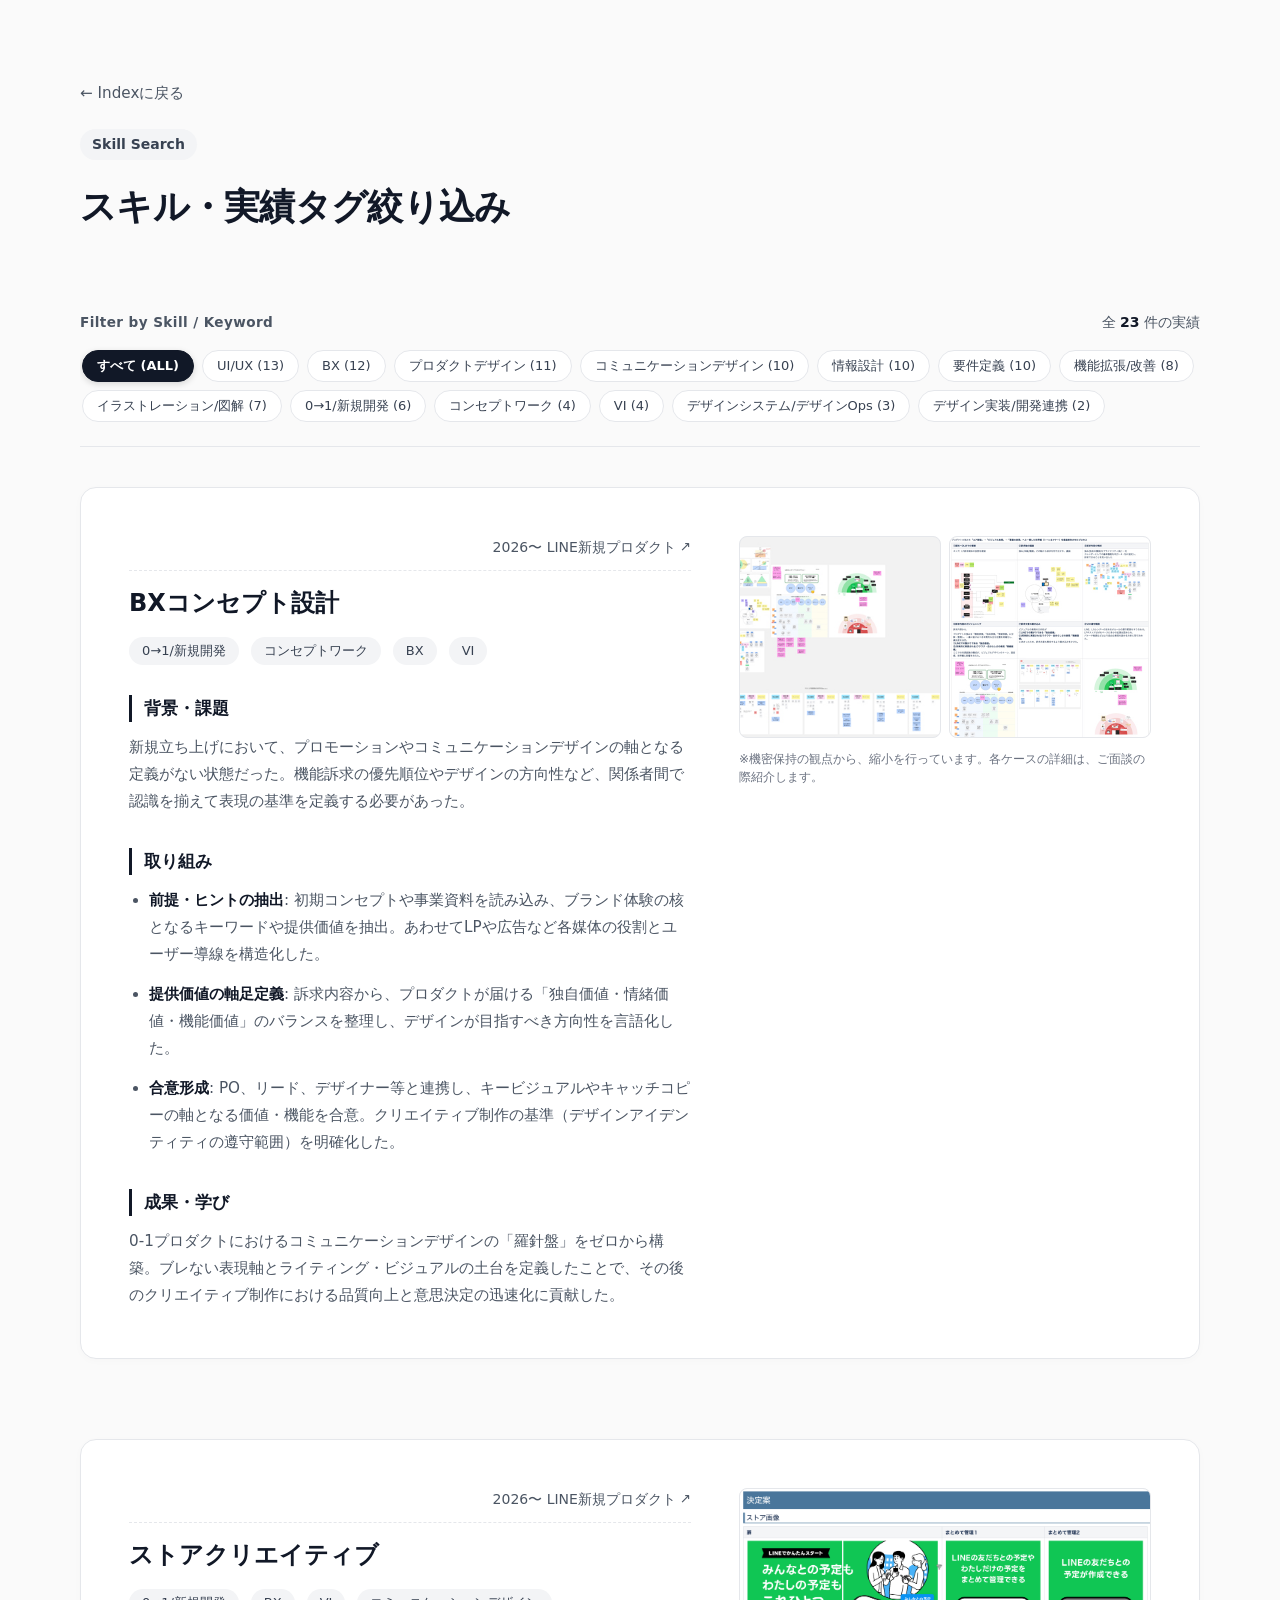
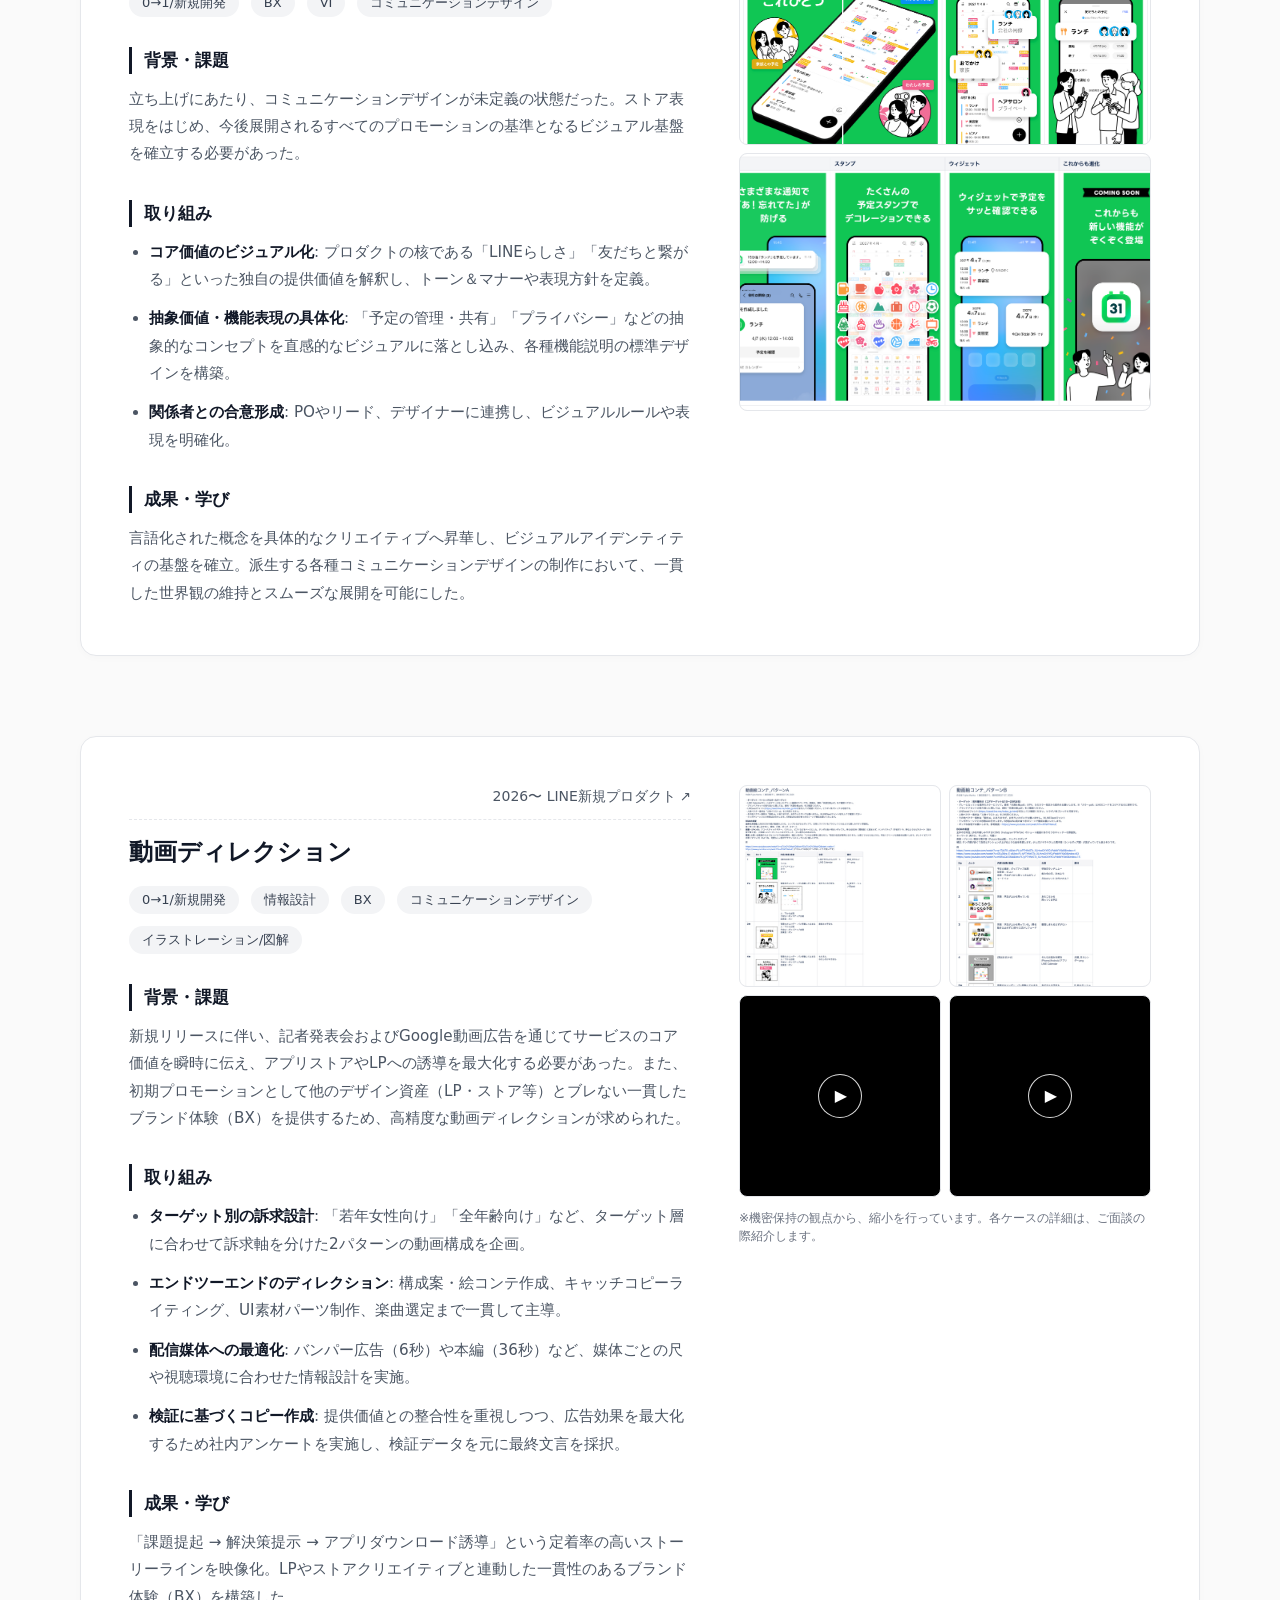
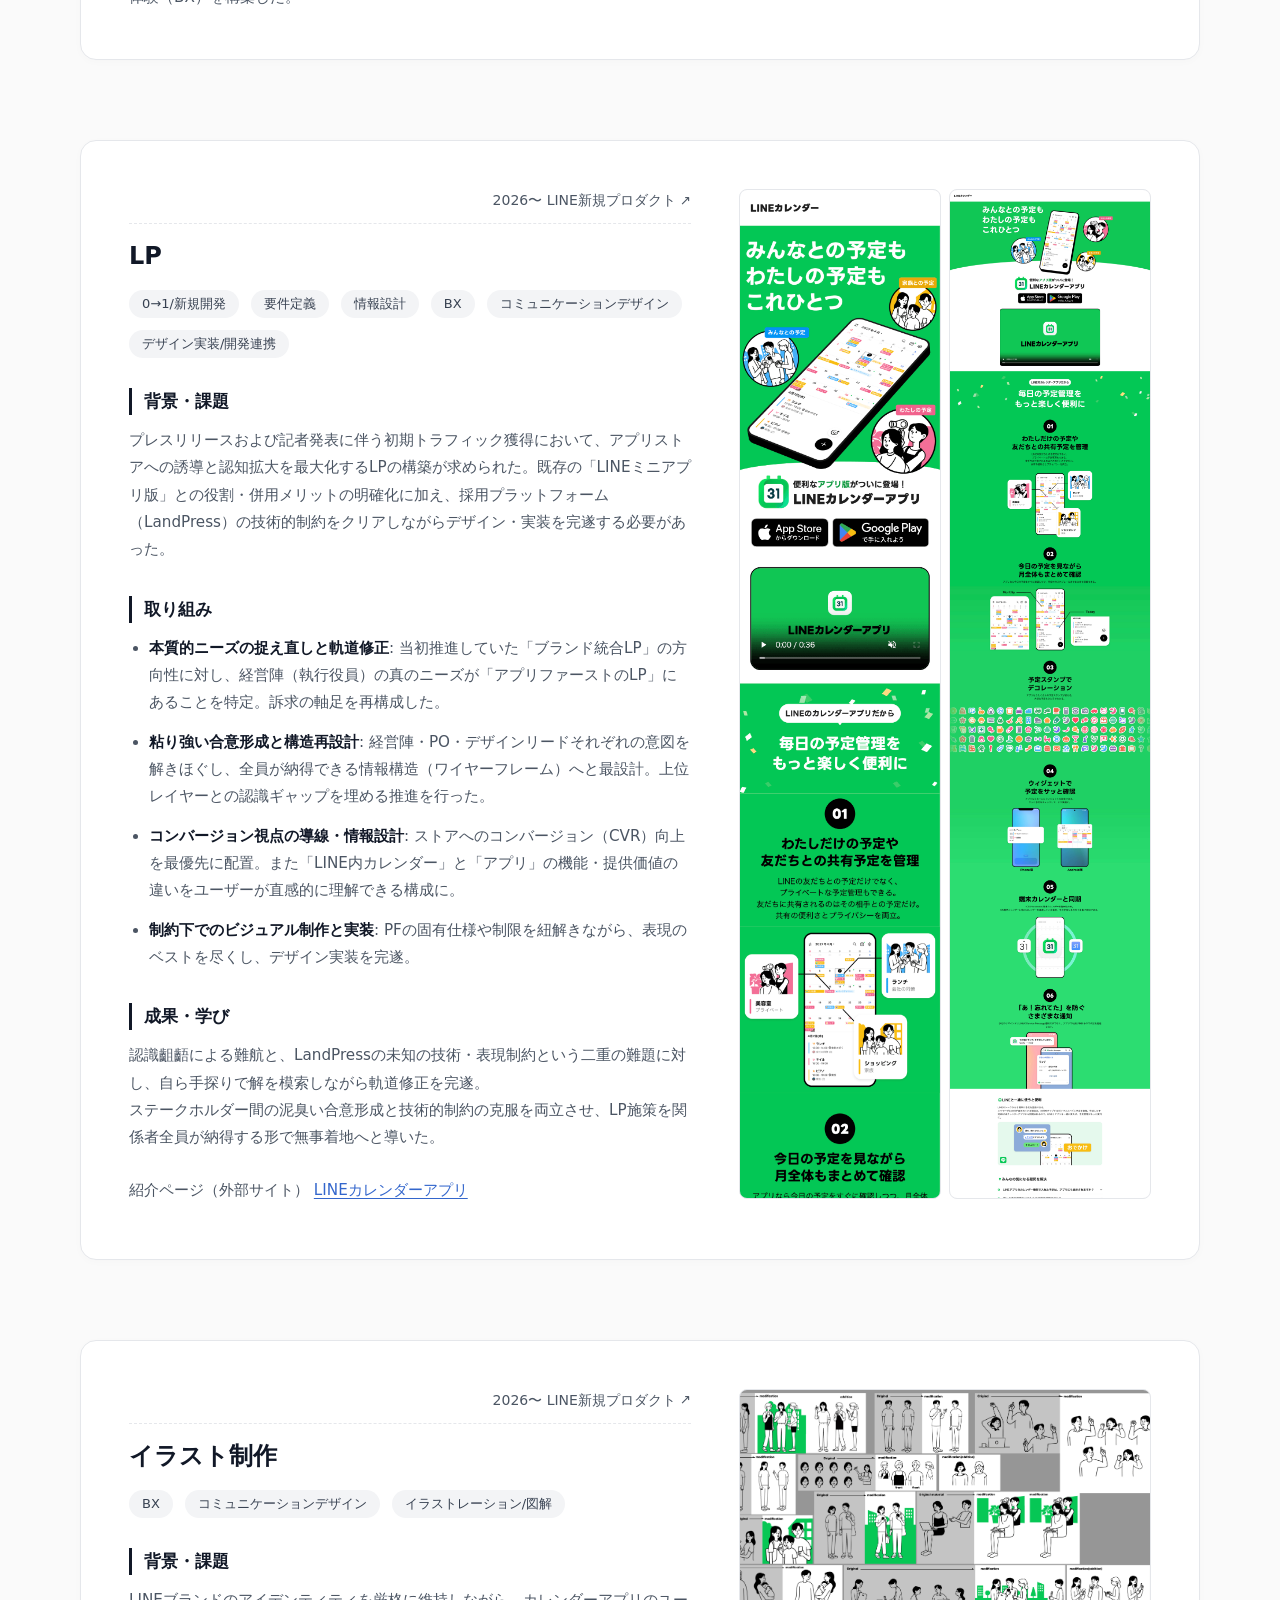
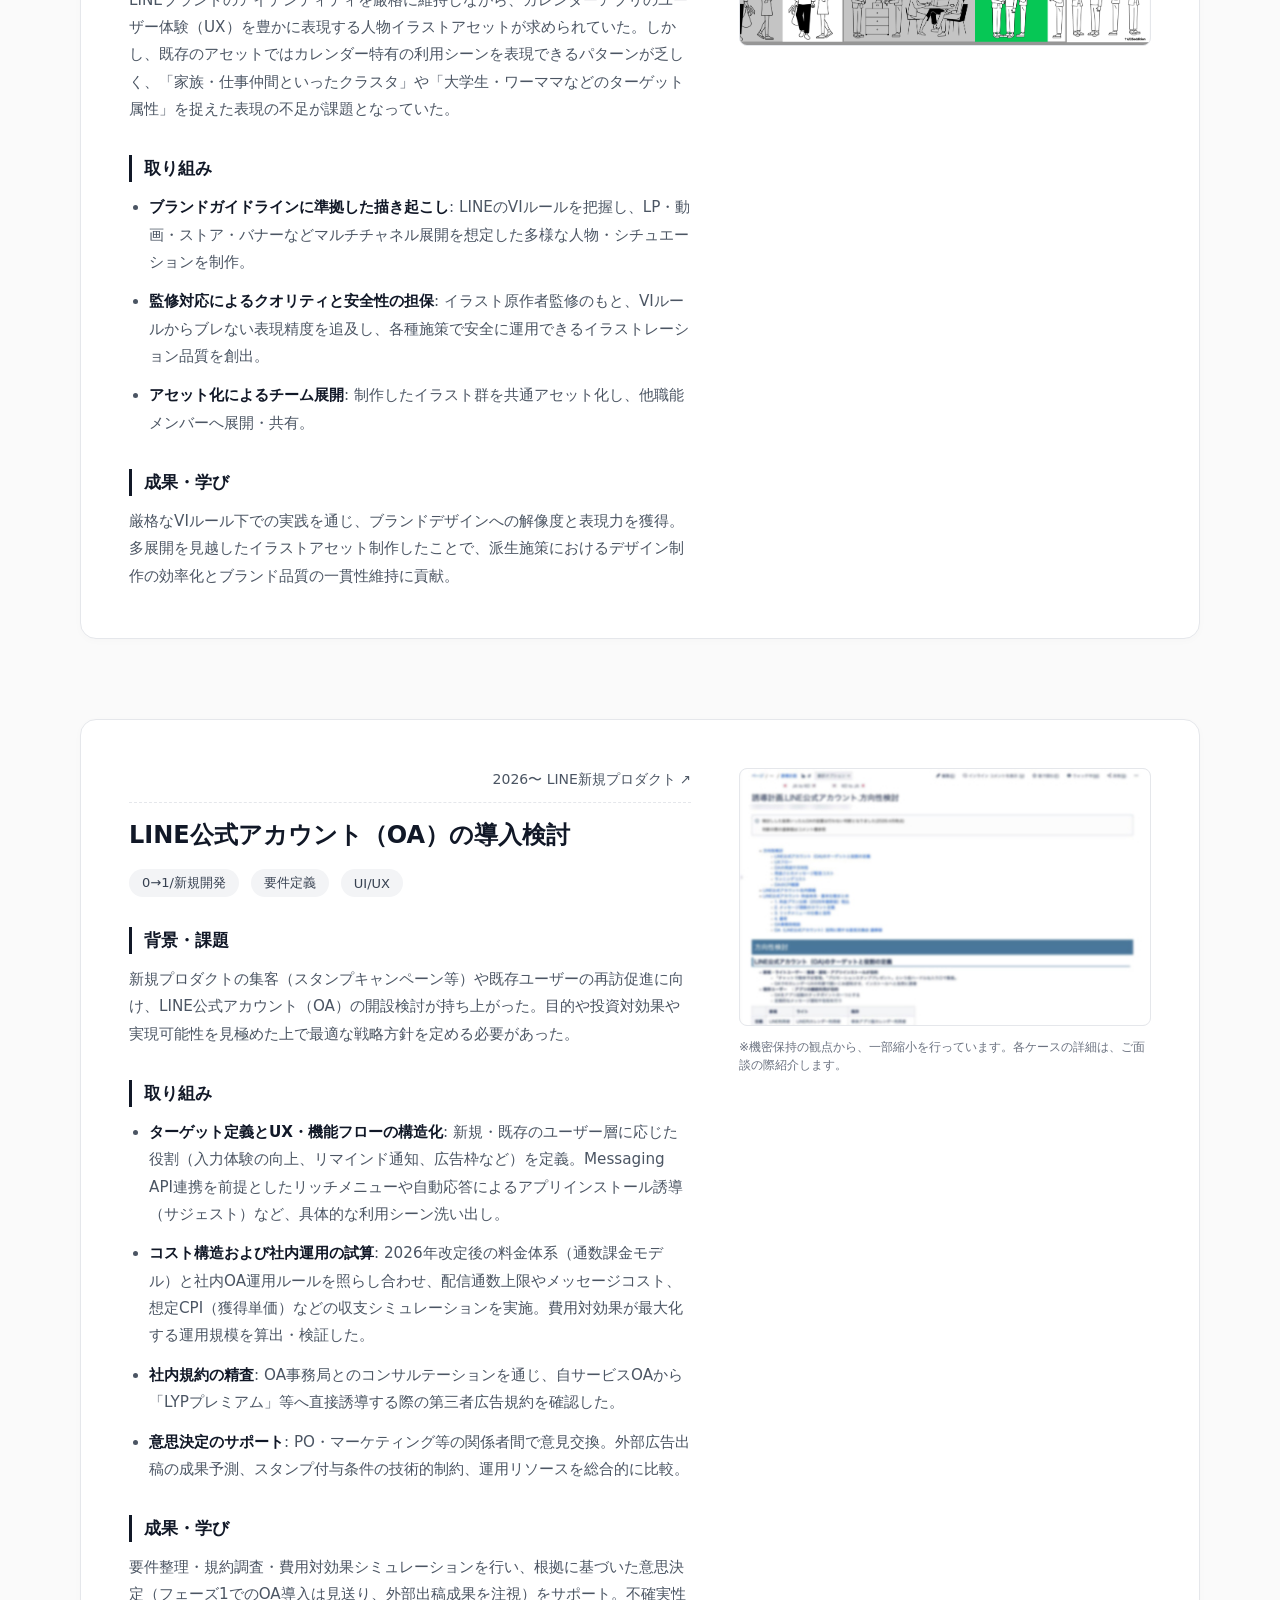
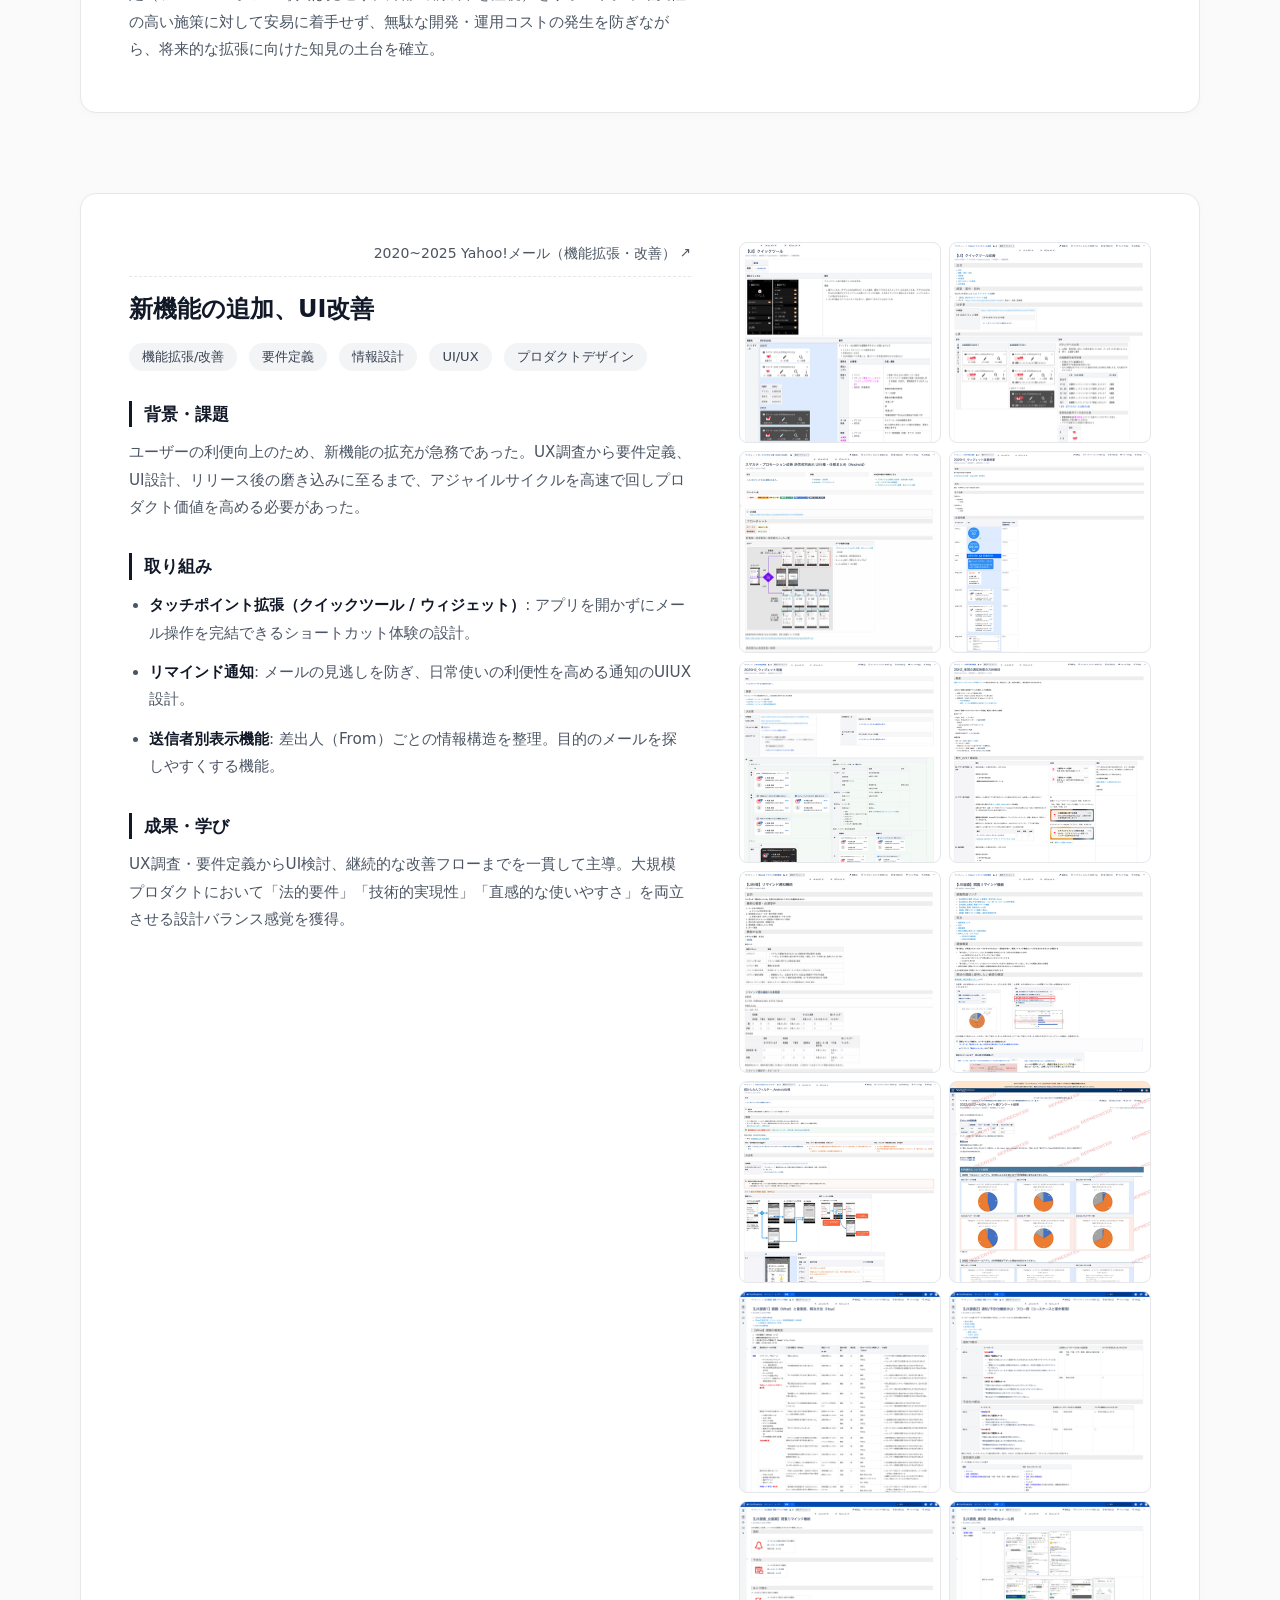
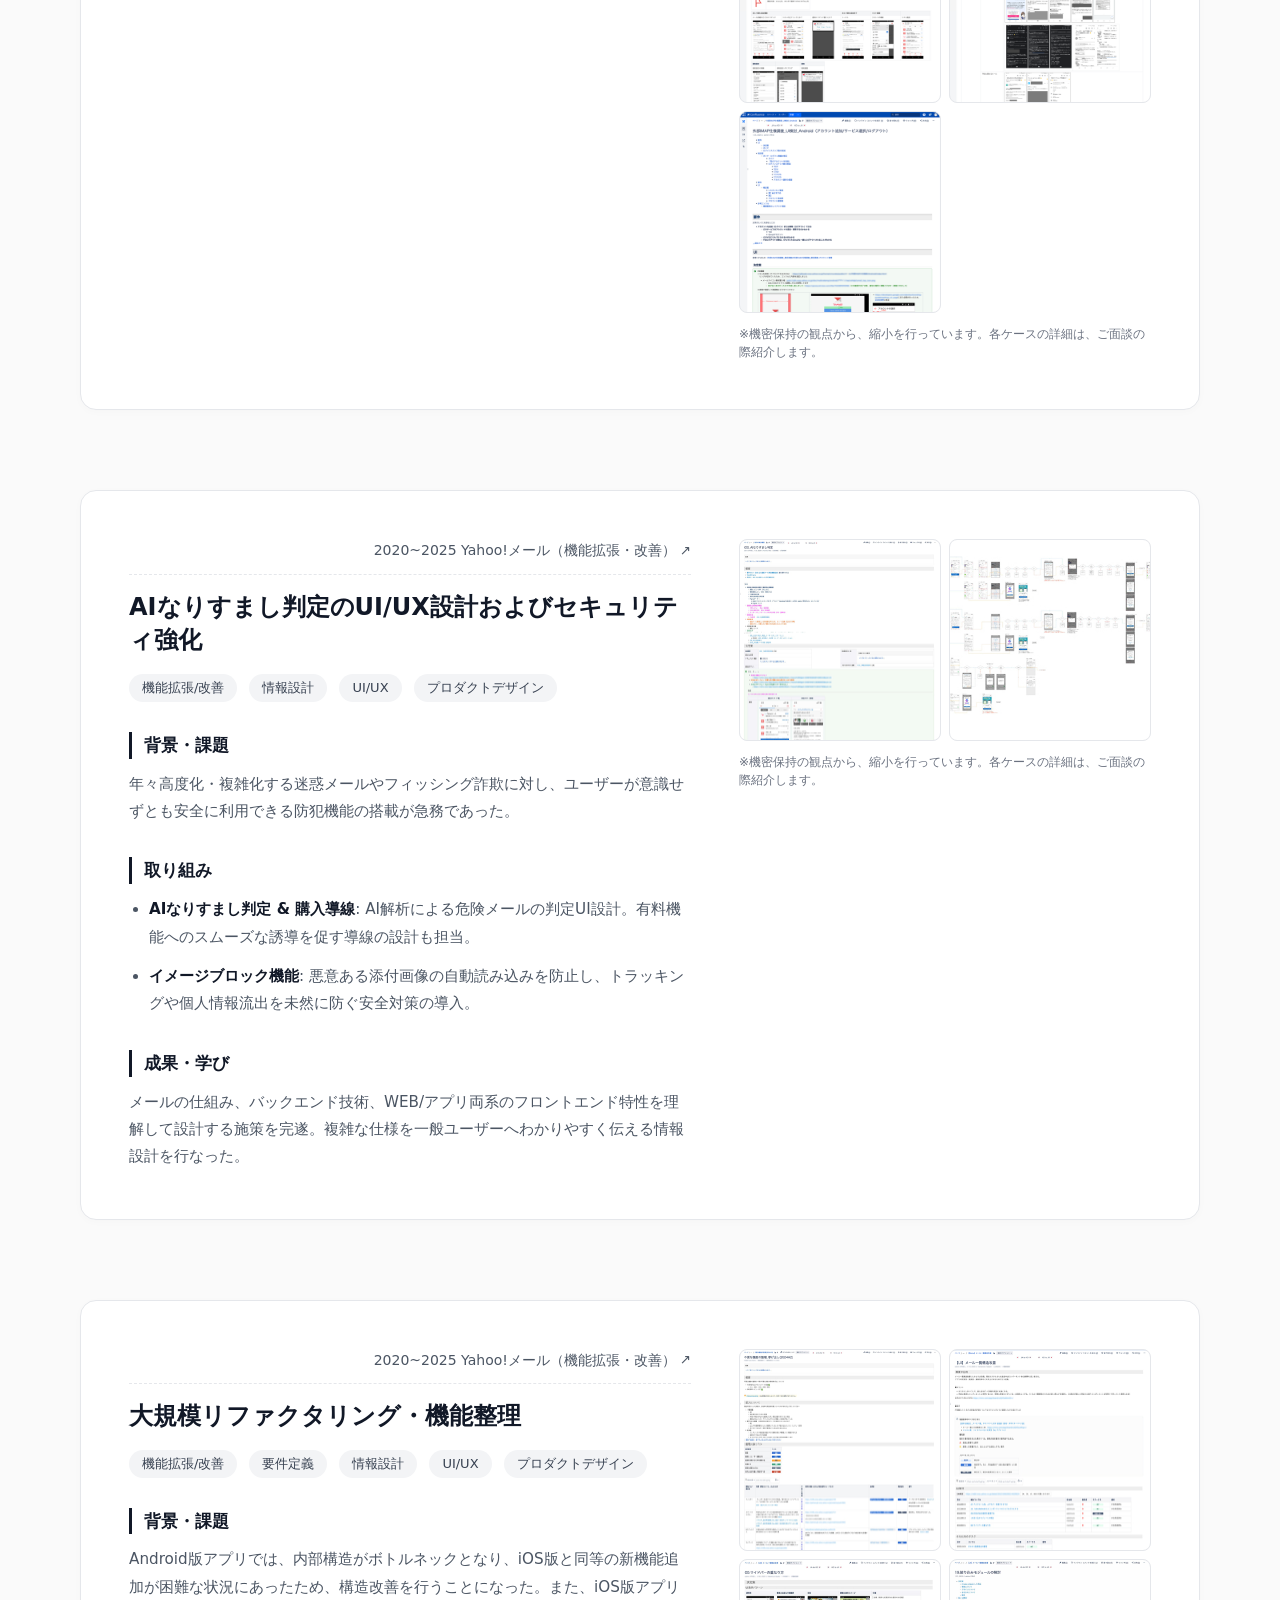
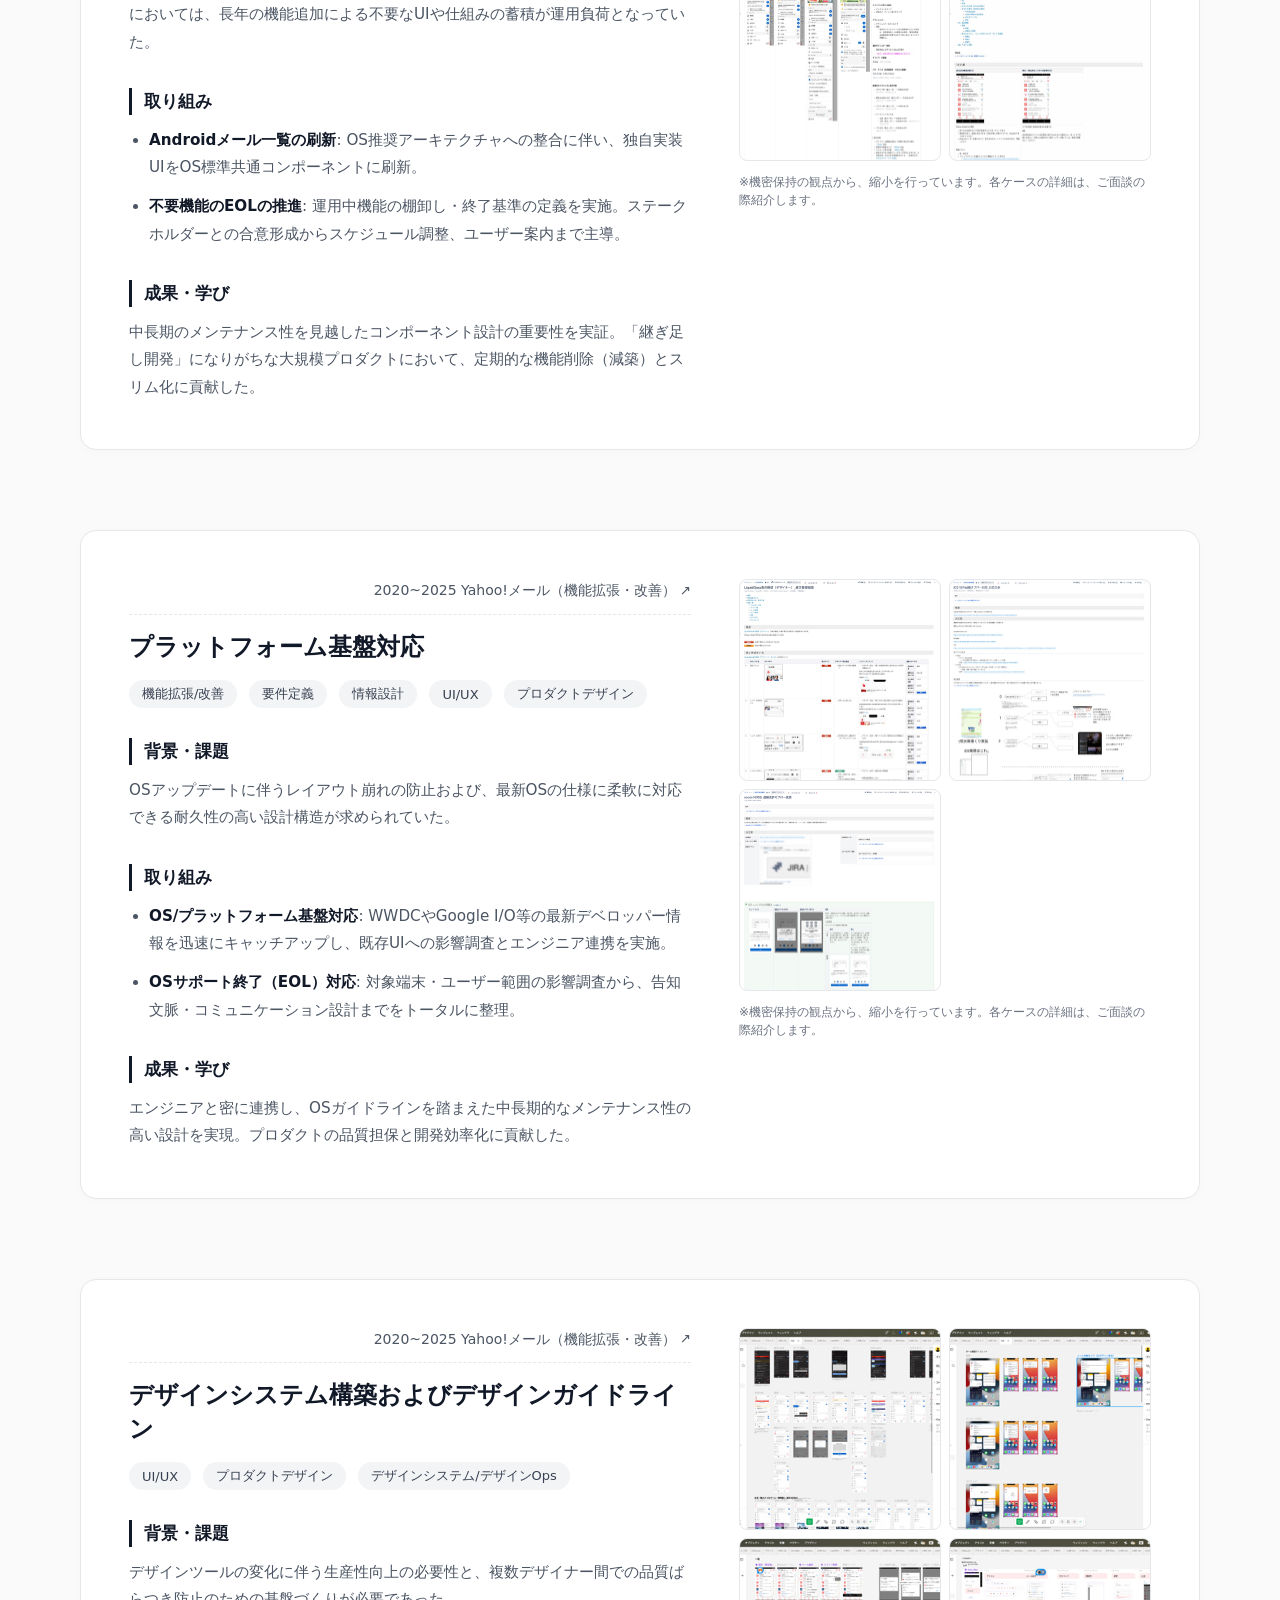
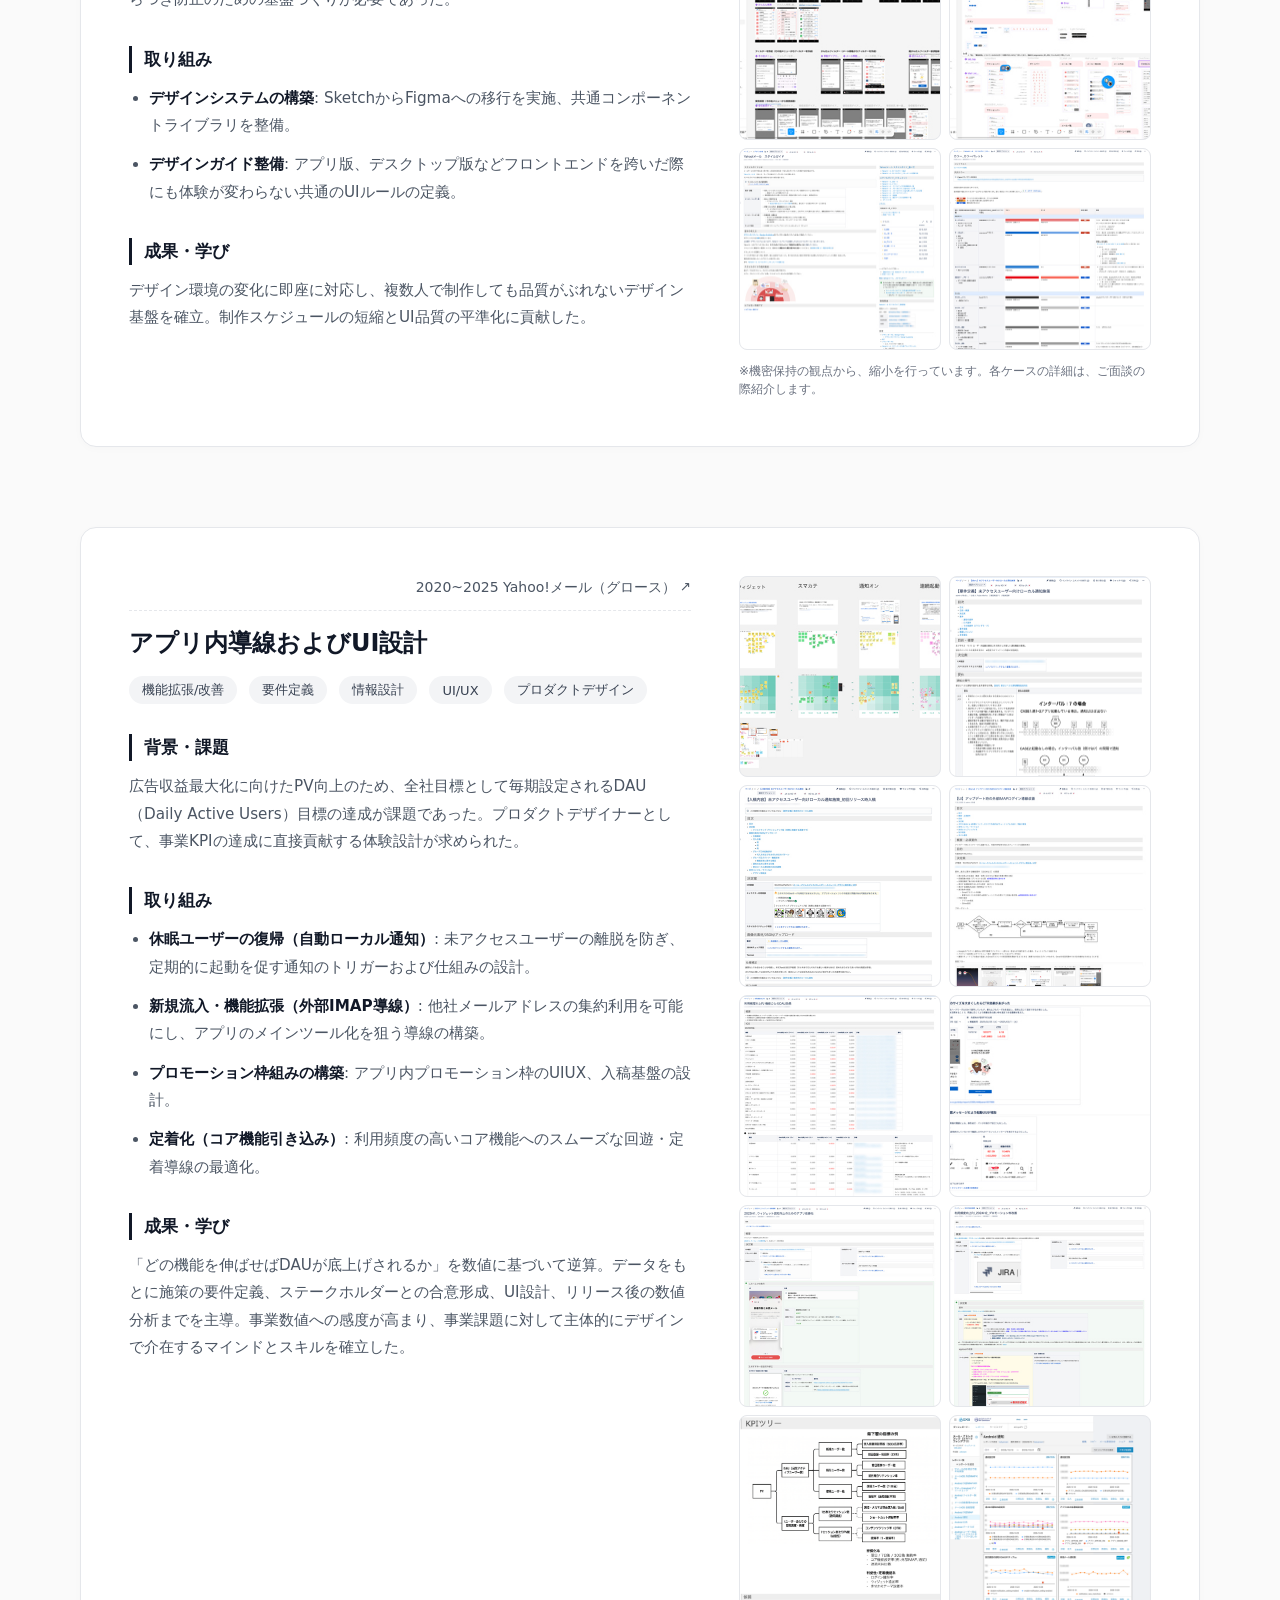
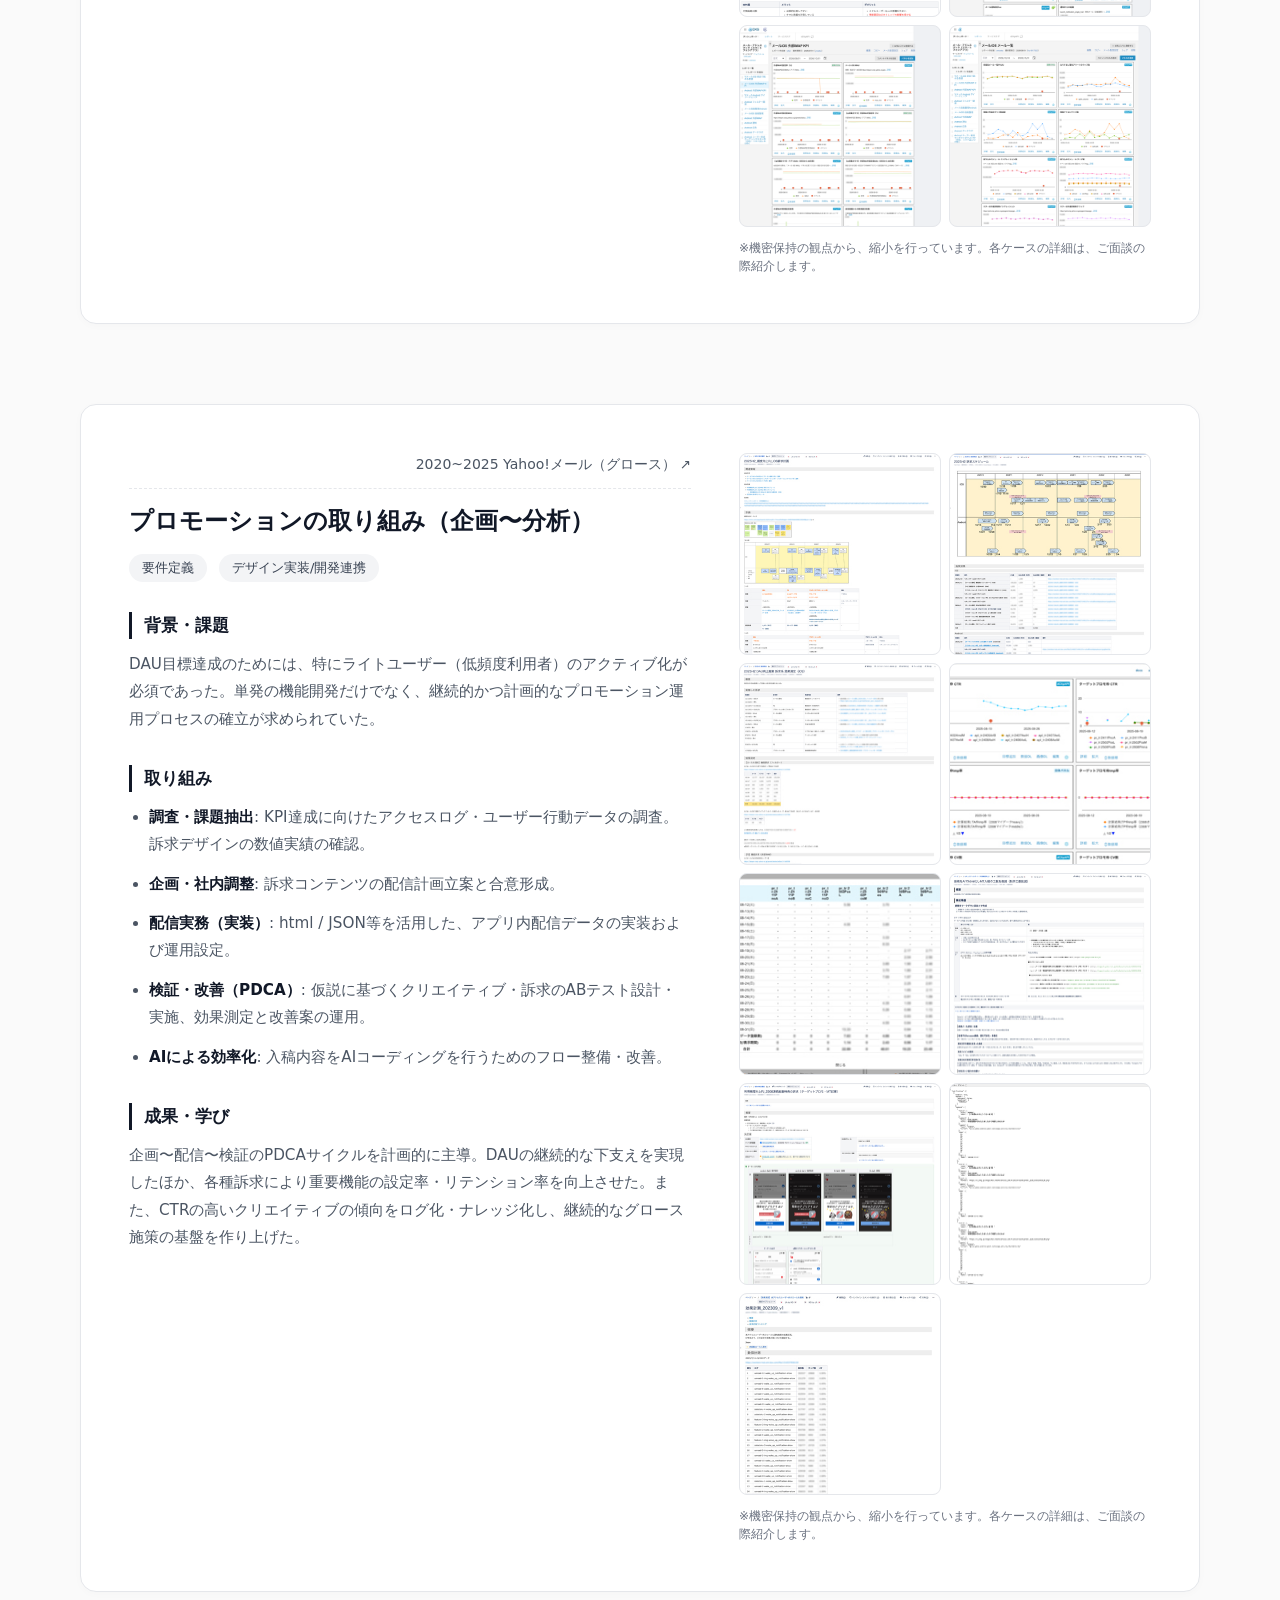
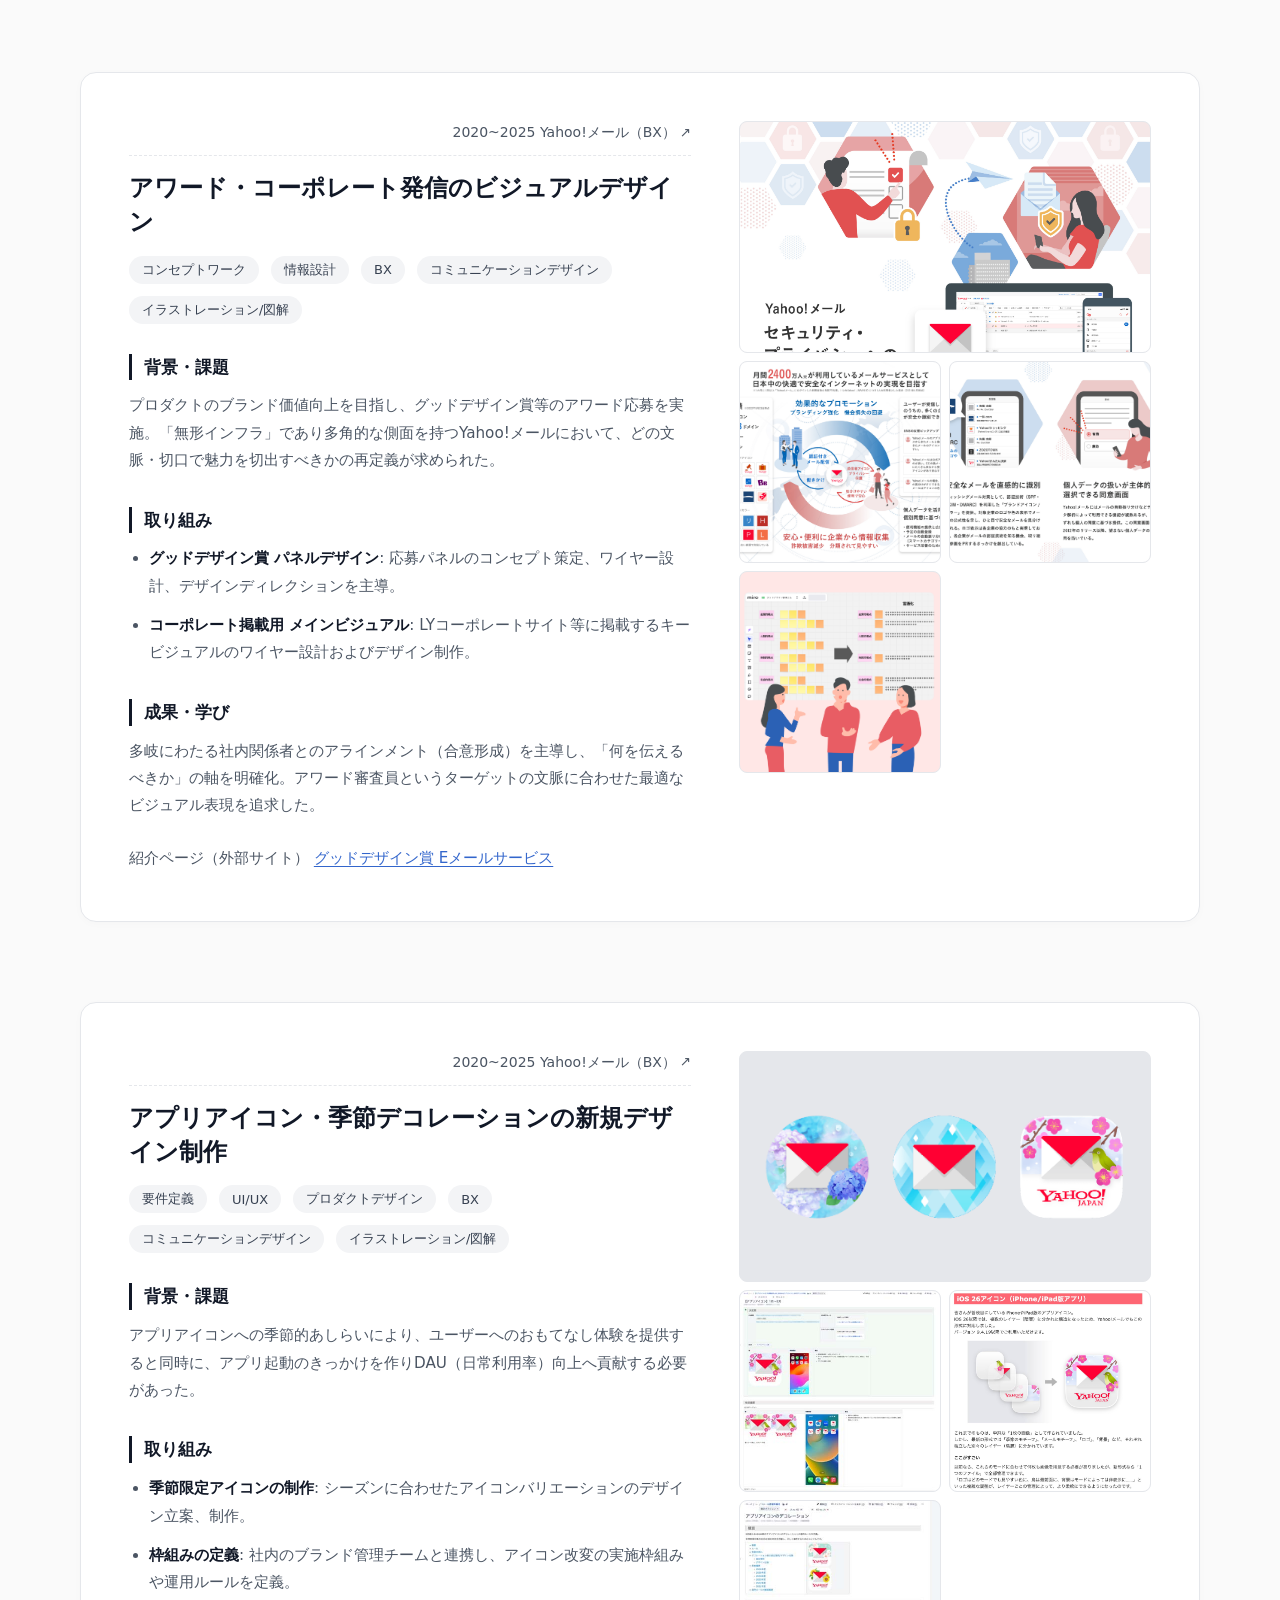
==== commit 830cedba: "ケーススタディにIMAP実績を追加" ====
--- a/skills.html
+++ b/skills.html
@@ -376,6 +376,12 @@
             <img src="./images/ymail-uiux01_7.jpg" class="bento-img" onerror="this.src='data:image/svg+xml;utf8,<svg xmlns=\'http://www.w3.org/2000/svg\' width=\'100%\' height=\'100%\' style=\'background:%23F3F4F6\'></svg>'">
             <img src="./images/ymail-uiux01_8.jpg" class="bento-img" onerror="this.src='data:image/svg+xml;utf8,<svg xmlns=\'http://www.w3.org/2000/svg\' width=\'100%\' height=\'100%\' style=\'background:%23F3F4F6\'></svg>'">
             <img src="./images/ymail-uiux01_9.jpg" class="bento-img" onerror="this.src='data:image/svg+xml;utf8,<svg xmlns=\'http://www.w3.org/2000/svg\' width=\'100%\' height=\'100%\' style=\'background:%23F3F4F6\'></svg>'">
+            <img src="./images/ymail-uiux01_10.jpg" class="bento-img" onerror="this.src='data:image/svg+xml;utf8,<svg xmlns=\'http://www.w3.org/2000/svg\' width=\'100%\' height=\'100%\' style=\'background:%23F3F4F6\'></svg>'">
+            <img src="./images/ymail-uiux01_11.png" class="bento-img" onerror="this.src='data:image/svg+xml;utf8,<svg xmlns=\'http://www.w3.org/2000/svg\' width=\'100%\' height=\'100%\' style=\'background:%23F3F4F6\'></svg>'">
+            <img src="./images/ymail-uiux01_12.png" class="bento-img" onerror="this.src='data:image/svg+xml;utf8,<svg xmlns=\'http://www.w3.org/2000/svg\' width=\'100%\' height=\'100%\' style=\'background:%23F3F4F6\'></svg>'">
+            <img src="./images/ymail-uiux01_13.png" class="bento-img" onerror="this.src='data:image/svg+xml;utf8,<svg xmlns=\'http://www.w3.org/2000/svg\' width=\'100%\' height=\'100%\' style=\'background:%23F3F4F6\'></svg>'">
+            <img src="./images/ymail-uiux01_14.png" class="bento-img" onerror="this.src='data:image/svg+xml;utf8,<svg xmlns=\'http://www.w3.org/2000/svg\' width=\'100%\' height=\'100%\' style=\'background:%23F3F4F6\'></svg>'">
+            <img src="./images/ymail-uiux01_15.png" class="bento-img" onerror="this.src='data:image/svg+xml;utf8,<svg xmlns=\'http://www.w3.org/2000/svg\' width=\'100%\' height=\'100%\' style=\'background:%23F3F4F6\'></svg>'">
           </div>
           <p class="gallery-caption">※機密保持の観点から、縮小を行っています。各ケースの詳細は、ご面談の際紹介します。</p>
         </div>
@@ -593,6 +599,10 @@
             <img src="./images/ymail-growth01_6.jpg" alt="アプリ内導線およびUI設計" class="bento-img" onerror="this.src='data:image/svg+xml;utf8,<svg xmlns=\'http://www.w3.org/2000/svg\' width=\'100%\' height=\'100%\' style=\'background:%23F3F4F6\'></svg>'">
             <img src="./images/ymail-growth01_7.jpg" alt="アプリ内導線およびUI設計" class="bento-img" onerror="this.src='data:image/svg+xml;utf8,<svg xmlns=\'http://www.w3.org/2000/svg\' width=\'100%\' height=\'100%\' style=\'background:%23F3F4F6\'></svg>'">
             <img src="./images/ymail-growth01_8.jpg" alt="アプリ内導線およびUI設計" class="bento-img" onerror="this.src='data:image/svg+xml;utf8,<svg xmlns=\'http://www.w3.org/2000/svg\' width=\'100%\' height=\'100%\' style=\'background:%23F3F4F6\'></svg>'">
+            <img src="./images/ymail-growth01_9.png" alt="アプリ内導線およびUI設計" class="bento-img" onerror="this.src='data:image/svg+xml;utf8,<svg xmlns=\'http://www.w3.org/2000/svg\' width=\'100%\' height=\'100%\' style=\'background:%23F3F4F6\'></svg>'">
+            <img src="./images/ymail-growth01_10.png" alt="アプリ内導線およびUI設計" class="bento-img" onerror="this.src='data:image/svg+xml;utf8,<svg xmlns=\'http://www.w3.org/2000/svg\' width=\'100%\' height=\'100%\' style=\'background:%23F3F4F6\'></svg>'">
+            <img src="./images/ymail-growth01_11.png" alt="アプリ内導線およびUI設計" class="bento-img" onerror="this.src='data:image/svg+xml;utf8,<svg xmlns=\'http://www.w3.org/2000/svg\' width=\'100%\' height=\'100%\' style=\'background:%23F3F4F6\'></svg>'">
+            <img src="./images/ymail-growth01_12.png" alt="アプリ内導線およびUI設計" class="bento-img" onerror="this.src='data:image/svg+xml;utf8,<svg xmlns=\'http://www.w3.org/2000/svg\' width=\'100%\' height=\'100%\' style=\'background:%23F3F4F6\'></svg>'">
           </div>
           <p class="gallery-caption">※機密保持の観点から、縮小を行っています。各ケースの詳細は、ご面談の際紹介します。</p>
         </div>
